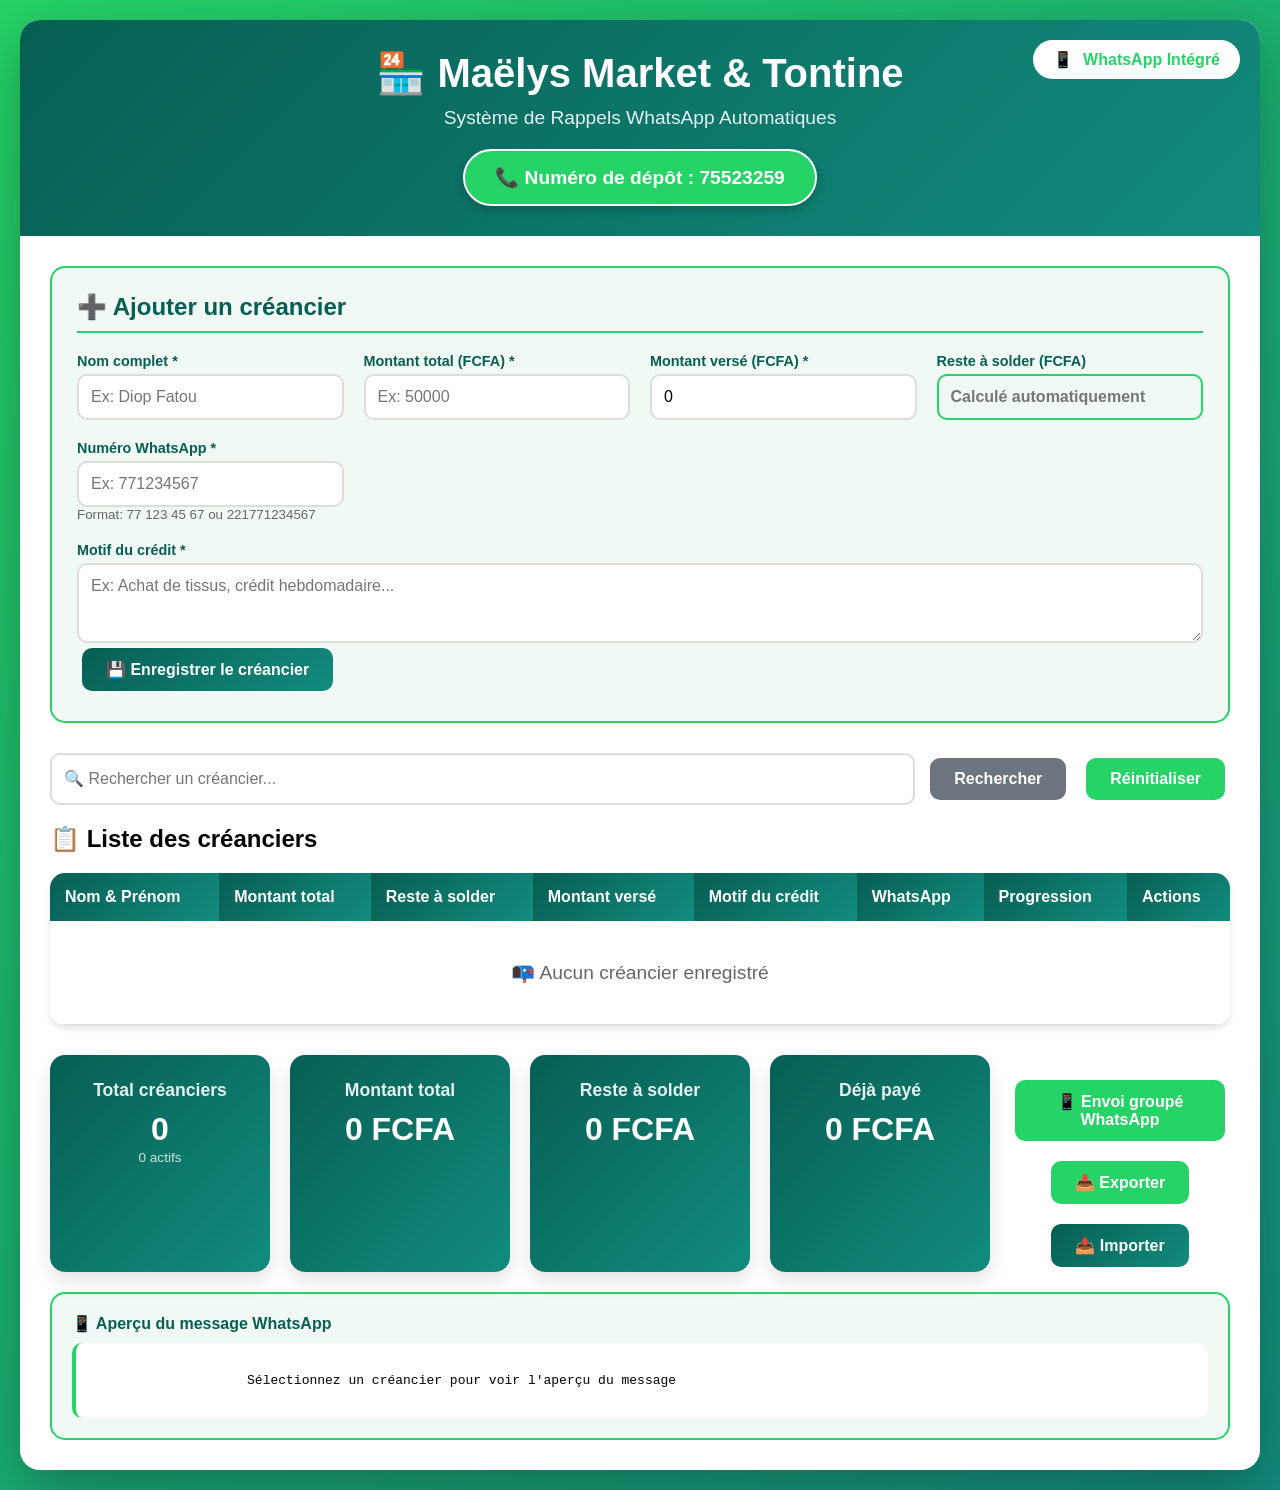
==== index.html @ 12418ad2 "Add files via upload" ====
<!DOCTYPE html>
<html lang="fr">
<head>
    <meta charset="UTF-8">
    <meta name="viewport" content="width=device-width, initial-scale=1.0">
    <title>Maëlys Market & Tontine - Rappels WhatsApp</title>
    <style>
        /* ========== STYLES ========== */
        * {
            margin: 0;
            padding: 0;
            box-sizing: border-box;
            font-family: 'Segoe UI', Tahoma, Geneva, Verdana, sans-serif;
        }
        
        body {
            background: linear-gradient(135deg, #25D366 0%, #128C7E 100%);
            min-height: 100vh;
            padding: 20px;
        }
        
        .container {
            max-width: 1400px;
            margin: 0 auto;
            background: white;
            border-radius: 20px;
            box-shadow: 0 20px 60px rgba(0,0,0,0.3);
            overflow: hidden;
        }
        
        .header {
            background: linear-gradient(135deg, #075E54, #128C7E);
            color: white;
            padding: 30px;
            text-align: center;
            position: relative;
        }
        
        .header h1 {
            font-size: 2.5em;
            margin-bottom: 10px;
        }
        
        .header p {
            font-size: 1.2em;
            opacity: 0.9;
        }
        
        .numero-depot {
            background: #25D366;
            color: white;
            padding: 15px 30px;
            margin-top: 20px;
            border-radius: 50px;
            display: inline-block;
            font-weight: bold;
            font-size: 1.2em;
            box-shadow: 0 4px 10px rgba(0,0,0,0.2);
            border: 2px solid white;
        }
        
        .whatsapp-badge {
            position: absolute;
            top: 20px;
            right: 20px;
            background: white;
            color: #25D366;
            padding: 10px 20px;
            border-radius: 50px;
            font-weight: bold;
            display: flex;
            align-items: center;
            gap: 10px;
        }
        
        .whatsapp-badge i {
            font-size: 1.5em;
        }
        
        .main-content {
            padding: 30px;
        }
        
        .form-section {
            background: #f0f9f4;
            padding: 25px;
            border-radius: 15px;
            margin-bottom: 30px;
            border: 2px solid #25D366;
        }
        
        .form-section h2 {
            color: #075E54;
            margin-bottom: 20px;
            border-bottom: 2px solid #25D366;
            padding-bottom: 10px;
        }
        
        .form-grid {
            display: grid;
            grid-template-columns: repeat(auto-fit, minmax(250px, 1fr));
            gap: 20px;
            margin-bottom: 20px;
        }
        
        .form-group {
            display: flex;
            flex-direction: column;
        }
        
        .form-group label {
            margin-bottom: 5px;
            color: #075E54;
            font-weight: 600;
            font-size: 0.9em;
        }
        
        .form-group input, .form-group textarea, .form-group select {
            padding: 12px;
            border: 2px solid #ddd;
            border-radius: 10px;
            font-size: 1em;
            transition: all 0.3s;
        }
        
        .form-group input:focus, .form-group textarea:focus, .form-group select:focus {
            outline: none;
            border-color: #25D366;
            box-shadow: 0 0 0 3px rgba(37, 211, 102, 0.1);
        }
        
        .form-group textarea {
            resize: vertical;
            min-height: 80px;
        }
        
        .btn {
            padding: 12px 24px;
            border: none;
            border-radius: 10px;
            font-size: 1em;
            font-weight: 600;
            cursor: pointer;
            transition: all 0.3s;
            margin: 5px;
        }
        
        .btn-primary {
            background: linear-gradient(135deg, #075E54, #128C7E);
            color: white;
        }
        
        .btn-primary:hover {
            transform: translateY(-2px);
            box-shadow: 0 5px 20px rgba(7, 94, 84, 0.4);
        }
        
        .btn-success {
            background: #25D366;
            color: white;
        }
        
        .btn-success:hover {
            background: #128C7E;
            transform: translateY(-2px);
        }
        
        .btn-secondary {
            background: #6c757d;
            color: white;
        }
        
        .btn-secondary:hover {
            background: #5a6268;
        }
        
        .btn-warning {
            background: #ffc107;
            color: #333;
        }
        
        .btn-warning:hover {
            background: #e0a800;
        }
        
        .btn-danger {
            background: #dc3545;
            color: white;
        }
        
        .btn-danger:hover {
            background: #c82333;
        }
        
        .btn-info {
            background: #17a2b8;
            color: white;
        }
        
        .btn-info:hover {
            background: #138496;
        }
        
        .btn-wa {
            background: #25D366;
            color: white;
            display: flex;
            align-items: center;
            gap: 8px;
            justify-content: center;
        }
        
        .btn-wa:hover {
            background: #128C7E;
        }
        
        .search-bar {
            margin-bottom: 20px;
            display: flex;
            gap: 10px;
            flex-wrap: wrap;
        }
        
        .search-bar input {
            flex: 1;
            min-width: 250px;
            padding: 12px;
            border: 2px solid #ddd;
            border-radius: 10px;
            font-size: 1em;
        }
        
        .table-container {
            overflow-x: auto;
            margin: 20px 0;
            border-radius: 15px;
            box-shadow: 0 4px 6px rgba(0,0,0,0.1);
        }
        
        table {
            width: 100%;
            border-collapse: collapse;
            background: white;
        }
        
        th {
            background: linear-gradient(135deg, #075E54, #128C7E);
            color: white;
            padding: 15px;
            text-align: left;
            font-weight: 600;
        }
        
        td {
            padding: 15px;
            border-bottom: 1px solid #e0e0e0;
        }
        
        tr:hover {
            background-color: #f0f9f4;
        }
        
        .status-solde {
            color: #28a745;
            font-weight: bold;
        }
        
        .status-impaye {
            color: #dc3545;
            font-weight: bold;
        }
        
        .actions {
            display: flex;
            gap: 5px;
            flex-wrap: wrap;
        }
        
        .btn-small {
            padding: 8px 12px;
            font-size: 0.85em;
            border-radius: 8px;
            border: none;
            cursor: pointer;
            font-weight: 600;
            transition: all 0.3s;
        }
        
        .btn-small:hover {
            transform: translateY(-2px);
        }
        
        .btn-small-wa {
            background: #25D366;
            color: white;
        }
        
        .motif-credit {
            max-width: 200px;
            font-style: italic;
            color: #666;
        }
        
        .stats {
            display: grid;
            grid-template-columns: repeat(auto-fit, minmax(200px, 1fr));
            gap: 20px;
            margin-top: 30px;
        }
        
        .stat-card {
            background: linear-gradient(135deg, #075E54, #128C7E);
            color: white;
            padding: 25px;
            border-radius: 15px;
            text-align: center;
            box-shadow: 0 10px 20px rgba(0,0,0,0.1);
        }
        
        .stat-card h3 {
            font-size: 1.1em;
            margin-bottom: 10px;
            opacity: 0.9;
        }
        
        .stat-card p {
            font-size: 2em;
            font-weight: bold;
        }
        
        .stat-card small {
            font-size: 0.85em;
            opacity: 0.8;
        }
        
        .progress-bar {
            width: 100px;
            height: 8px;
            background: #e0e0e0;
            border-radius: 4px;
            overflow: hidden;
        }
        
        .progress-fill {
            height: 100%;
            background: linear-gradient(90deg, #25D366, #128C7E);
            transition: width 0.3s ease;
        }
        
        .calculated-field {
            background: #f0f9f4 !important;
            border-color: #25D366 !important;
            color: #075E54 !important;
            font-weight: 600 !important;
            cursor: not-allowed;
        }
        
        .notification {
            position: fixed;
            top: 20px;
            right: 20px;
            padding: 15px 25px;
            border-radius: 10px;
            color: white;
            font-weight: 500;
            z-index: 9999;
            animation: slideInRight 0.3s ease;
            box-shadow: 0 4px 15px rgba(0,0,0,0.2);
        }
        
        .notification-success {
            background: linear-gradient(135deg, #25D366, #128C7E);
        }
        
        .notification-info {
            background: linear-gradient(135deg, #17a2b8, #138496);
        }
        
        .notification-error {
            background: linear-gradient(135deg, #dc3545, #c82333);
        }
        
        @keyframes slideInRight {
            from {
                transform: translateX(100%);
                opacity: 0;
            }
            to {
                transform: translateX(0);
                opacity: 1;
            }
        }
        
        .modal {
            display: none;
            position: fixed;
            z-index: 1000;
            left: 0;
            top: 0;
            width: 100%;
            height: 100%;
            background-color: rgba(0,0,0,0.5);
            animation: fadeIn 0.3s;
        }
        
        .modal-content {
            background-color: white;
            margin: 5% auto;
            padding: 30px;
            border-radius: 20px;
            width: 90%;
            max-width: 600px;
            box-shadow: 0 20px 60px rgba(0,0,0,0.3);
            animation: slideIn 0.3s;
        }
        
        .close {
            color: #aaa;
            float: right;
            font-size: 28px;
            font-weight: bold;
            cursor: pointer;
            transition: color 0.3s;
        }
        
        .close:hover {
            color: #075E54;
        }
        
        .wa-preview {
            background: #f0f9f4;
            border: 2px solid #25D366;
            border-radius: 15px;
            padding: 20px;
            margin-top: 20px;
        }
        
        .wa-preview h4 {
            color: #075E54;
            margin-bottom: 10px;
        }
        
        .wa-message {
            background: white;
            padding: 15px;
            border-radius: 10px;
            font-family: monospace;
            white-space: pre-wrap;
            border-left: 4px solid #25D366;
        }
        
        @keyframes fadeIn {
            from { opacity: 0; }
            to { opacity: 1; }
        }
        
        @keyframes slideIn {
            from {
                transform: translateY(-50px);
                opacity: 0;
            }
            to {
                transform: translateY(0);
                opacity: 1;
            }
        }
        
        @media (max-width: 768px) {
            .header h1 {
                font-size: 1.8em;
            }
            
            .whatsapp-badge {
                position: static;
                margin-top: 20px;
                justify-content: center;
            }
            
            .form-grid {
                grid-template-columns: 1fr;
            }
            
            .stats {
                grid-template-columns: 1fr;
            }
            
            .modal-content {
                margin: 20% auto;
                padding: 20px;
            }
            
            .actions {
                flex-direction: column;
            }
            
            .btn-small {
                width: 100%;
            }
        }
    </style>
</head>
<body>
    <div class="container">
        <div class="header">
            <h1>🏪 Maëlys Market & Tontine</h1>
            <p>Système de Rappels WhatsApp Automatiques</p>
            <div class="numero-depot">
                📞 Numéro de dépôt : <strong>75523259</strong>
            </div>
            <div class="whatsapp-badge">
                <span>📱</span> WhatsApp Intégré
            </div>
        </div>
        
        <div class="main-content">
            <!-- Formulaire d'ajout avec calcul automatique -->
            <div class="form-section">
                <h2>➕ Ajouter un créancier</h2>
                <form id="creancierForm">
                    <div class="form-grid">
                        <div class="form-group">
                            <label>Nom complet *</label>
                            <input type="text" id="nom" placeholder="Ex: Diop Fatou" required>
                        </div>
                        <div class="form-group">
                            <label>Montant total (FCFA) *</label>
                            <input type="number" id="montant" placeholder="Ex: 50000" oninput="calculerResteAuto()" required>
                        </div>
                        <div class="form-group">
                            <label>Montant versé (FCFA) *</label>
                            <input type="number" id="verse" placeholder="Ex: 25000" oninput="calculerResteAuto()" value="0" required>
                        </div>
                        <div class="form-group">
                            <label>Reste à solder (FCFA)</label>
                            <input type="number" id="reste" placeholder="Calculé automatiquement" readonly class="calculated-field">
                        </div>
                        <div class="form-group">
                            <label>Numéro WhatsApp *</label>
                            <input type="tel" id="whatsapp" placeholder="Ex: 771234567" required>
                            <small style="color: #666;">Format: 77 123 45 67 ou 221771234567</small>
                        </div>
                    </div>
                    <div class="form-group">
                        <label>Motif du crédit *</label>
                        <textarea id="motif" placeholder="Ex: Achat de tissus, crédit hebdomadaire..." required></textarea>
                    </div>
                    <button type="submit" class="btn btn-primary">💾 Enregistrer le créancier</button>
                </form>
            </div>
            
            <!-- Barre de recherche -->
            <div class="search-bar">
                <input type="text" id="searchInput" placeholder="🔍 Rechercher un créancier...">
                <button class="btn btn-secondary" onclick="searchCreanciers()">Rechercher</button>
                <button class="btn btn-success" onclick="resetSearch()">Réinitialiser</button>
            </div>
            
            <!-- Liste des créanciers -->
            <h2>📋 Liste des créanciers</h2>
            <div class="table-container">
                <table id="creanciersTable">
                    <thead>
                        <tr>
                            <th>Nom & Prénom</th>
                            <th>Montant total</th>
                            <th>Reste à solder</th>
                            <th>Montant versé</th>
                            <th>Motif du crédit</th>
                            <th>WhatsApp</th>
                            <th>Progression</th>
                            <th>Actions</th>
                        </tr>
                    </thead>
                    <tbody id="tableBody">
                    </tbody>
                </table>
            </div>
            
            <!-- Statistiques -->
            <div class="stats" id="stats"></div>
            
            <!-- Zone de test WhatsApp -->
            <div class="wa-preview">
                <h4>📱 Aperçu du message WhatsApp</h4>
                <div id="waPreview" class="wa-message">
                    Sélectionnez un créancier pour voir l'aperçu du message
                </div>
            </div>
        </div>
    </div>
    
    <!-- Modal de modification -->
    <div id="editModal" class="modal">
        <div class="modal-content">
            <span class="close" onclick="closeModal()">&times;</span>
            <h2>✏️ Modifier le créancier</h2>
            <form id="editForm">
                <input type="hidden" id="editId">
                <input type="hidden" id="editIndex">
                <div class="form-group">
                    <label>Nom complet</label>
                    <input type="text" id="editNom" required>
                </div>
                <div class="form-group">
                    <label>Montant total (FCFA)</label>
                    <input type="number" id="editMontant" oninput="calculerResteEditAuto()" required>
                </div>
                <div class="form-group">
                    <label>Montant versé (FCFA)</label>
                    <input type="number" id="editVerse" oninput="calculerResteEditAuto()" required>
                </div>
                <div class="form-group">
                    <label>Reste à solder (FCFA)</label>
                    <input type="number" id="editReste" readonly class="calculated-field">
                </div>
                <div class="form-group">
                    <label>Numéro WhatsApp</label>
                    <input type="tel" id="editWhatsapp" required>
                </div>
                <div class="form-group">
                    <label>Motif du crédit</label>
                    <textarea id="editMotif" required></textarea>
                </div>
                <button type="submit" class="btn btn-primary">Mettre à jour</button>
            </form>
        </div>
    </div>

    <!-- Modal d'envoi groupé WhatsApp -->
    <div id="whatsappGroupModal" class="modal">
        <div class="modal-content">
            <span class="close" onclick="closeWAGroupModal()">&times;</span>
            <h2>📱 Envoi groupé WhatsApp</h2>
            <p>Sélectionnez les créanciers pour l'envoi groupé :</p>
            <div id="groupSelection" style="max-height: 300px; overflow-y: auto; margin: 20px 0;">
                <!-- Les cases à cocher seront insérées ici -->
            </div>
            <button class="btn btn-success" onclick="sendGroupWhatsApp()" style="width: 100%;">
                📤 Envoyer à (0) personnes
            </button>
        </div>
    </div>

    <script>
        // ============================================
        // MAËLYS MARKET & TONTINE - ENVOI WHATSAPP
        // Version avec fonction d'envoi WhatsApp opérationnelle
        // ============================================

        // Initialisation
        let creanciers = [];
        let historiqueModifications = [];

        // Chargement des données
        function chargerDonnees() {
            try {
                const savedData = localStorage.getItem('maelys_creanciers_wa');
                if (savedData) {
                    creanciers = JSON.parse(savedData);
                }
            } catch (error) {
                console.error('Erreur chargement:', error);
                creanciers = [];
            }
        }

        // Sauvegarde
        function sauvegarderDonnees() {
            try {
                localStorage.setItem('maelys_creanciers_wa', JSON.stringify(creanciers));
                return true;
            } catch (error) {
                showNotification('⚠️ Erreur de sauvegarde', 'error');
                return false;
            }
        }

        // Notification
        function showNotification(message, type = 'success') {
            const notification = document.createElement('div');
            notification.className = `notification notification-${type}`;
            notification.textContent = message;
            document.body.appendChild(notification);
            setTimeout(() => notification.remove(), 3000);
        }

        // ===== FONCTION PRINCIPALE D'ENVOI WHATSAPP =====
        function sendWhatsApp(numero, message) {
            // Nettoyer le numéro de téléphone
            let cleanNumero = numero.replace(/\s+/g, '').replace(/[+]/g, '').replace(/[-]/g, '');
            
            // Si le numéro ne commence pas par 226, l'ajouter
            if (!cleanNumero.startsWith('226')) {
                // Si le numéro commence par 0, remplacer par 221
                if (cleanNumero.startsWith('0')) {
                    cleanNumero = '226' + cleanNumero.substring(1);
                } else {
                    cleanNumero = '226' + cleanNumero;
                }
            }
            
            // Supprimer tous les caractères non numériques
            cleanNumero = cleanNumero.replace(/\D/g, '');
            
            // Vérifier que le numéro a une longueur valide (11 chiffres pour 226 + 8 chiffres)
            if (cleanNumero.length < 9) {
                showNotification('❌ Numéro WhatsApp invalide', 'error');
                return false;
            }
            
            // Encoder le message pour l'URL
            const messageEncode = encodeURIComponent(message);
            
            // Construire l'URL WhatsApp
            const whatsappUrl = `https://wa.me/${cleanNumero}?text=${messageEncode}`;
            
            // Ouvrir dans un nouvel onglet
            window.open(whatsappUrl, '_blank');
            
            showNotification(`📱 WhatsApp ouvert pour ${numero}`);
            return true;
        }

        // Générer le message WhatsApp personnalisé
        function generateWAMessage(creancier) {
            const pourcentage = ((creancier.verse / creancier.montant) * 100).toFixed(1);
            const resteFormatted = creancier.reste.toLocaleString();
            const montantFormatted = creancier.montant.toLocaleString();
            const verseFormatted = creancier.verse.toLocaleString();
            
            return `*🔔 MAËLYS MARKET & TONTINE - RAPPEL DE PAIEMENT*

Bonjour *${creancier.nom}*,

Je me permets de vous rappeler que vous avez un crédit en cours chez nous :

📝 *Motif* : ${creancier.motif}
💰 *Montant total* : ${montantFormatted} FCFA
💵 *Déjà payé* : ${verseFormatted} FCFA (${pourcentage}%)
⏳ *Reste à payer* : ${resteFormatted} FCFA

📌 *Numéro de dépôt* : 75523259

⬇️ *Comment payer* ?
1. Rendez-vous dans un point Orange Money
2. Faites un dépôt au *75523259*
3. Indiquez votre nom et "Maëlys Market"

Merci d'avoir fait confiance à Maëlys Market et Tontine ! 🙏`;
        }

        // Envoyer un rappel individuel
        function sendRappel(index) {
            const creancier = creanciers[index];
            
            // Générer le message
            const message = generateWAMessage(creancier);
            
            // Afficher une prévisualisation
            if (confirm(`📱 Envoyer un rappel WhatsApp à ${creancier.nom} ?\n\nAperçu du message :\n${message.substring(0, 100)}...`)) {
                const envoye = sendWhatsApp(creancier.whatsapp, message);
                
                if (envoye) {
                    // Incrémenter le compteur de notifications
                    creancier.notificationsEnvoyees = (creancier.notificationsEnvoyees || 0) + 1;
                    creancier.dernierRappel = new Date().toISOString();
                    sauvegarderDonnees();
                    displayCreanciers();
                    
                    // Mettre à jour l'aperçu
                    updateWAPreview(creancier);
                }
            }
        }

        // Envoi groupé WhatsApp
        function openGroupWAModal() {
            const modal = document.getElementById('whatsappGroupModal');
            const selectionDiv = document.getElementById('groupSelection');
            
            let html = '';
            creanciers.forEach((c, index) => {
                if (c.reste > 0) { // Seulement ceux qui doivent encore payer
                    html += `
                        <div style="margin: 10px 0; padding: 10px; border: 1px solid #ddd; border-radius: 8px;">
                            <label style="display: flex; align-items: center; gap: 10px; cursor: pointer;">
                                <input type="checkbox" class="wa-group-checkbox" data-index="${index}" value="${index}">
                                <div>
                                    <strong>${c.nom}</strong><br>
                                    <small>Reste: ${c.reste.toLocaleString()} FCFA - ${c.whatsapp}</small>
                                </div>
                            </label>
                        </div>
                    `;
                }
            });
            
            selectionDiv.innerHTML = html || '<p>Aucun créancier avec reste à payer</p>';
            modal.style.display = 'block';
            
            // Mettre à jour le compteur
            updateGroupCount();
        }

        function updateGroupCount() {
            const checkboxes = document.querySelectorAll('.wa-group-checkbox:checked');
            const count = checkboxes.length;
            const btn = document.querySelector('#whatsappGroupModal .btn');
            if (btn) {
                btn.textContent = `📤 Envoyer à (${count}) personne${count > 1 ? 's' : ''}`;
            }
        }

        function sendGroupWhatsApp() {
            const checkboxes = document.querySelectorAll('.wa-group-checkbox:checked');
            
            if (checkboxes.length === 0) {
                showNotification('❌ Sélectionnez au moins une personne', 'error');
                return;
            }
            
            if (confirm(`Envoyer des rappels à ${checkboxes.length} personne(s) ?`)) {
                checkboxes.forEach(cb => {
                    const index = cb.value;
                    const creancier = creanciers[index];
                    const message = generateWAMessage(creancier);
                    
                    // Ouvrir WhatsApp pour chaque (avec délai pour éviter le blocage)
                    setTimeout(() => {
                        sendWhatsApp(creancier.whatsapp, message);
                    }, 500 * index); // Délai de 0.5s entre chaque
                    
                    creancier.notificationsEnvoyees = (creancier.notificationsEnvoyees || 0) + 1;
                });
                
                sauvegarderDonnees();
                closeWAGroupModal();
                showNotification(`✅ ${checkboxes.length} rappel(s) envoyé(s) !`, 'success');
            }
        }

        function closeWAGroupModal() {
            document.getElementById('whatsappGroupModal').style.display = 'none';
        }

        // Mettre à jour l'aperçu WhatsApp
        function updateWAPreview(creancier) {
            const previewDiv = document.getElementById('waPreview');
            if (creancier) {
                previewDiv.textContent = generateWAMessage(creancier);
                previewDiv.style.whiteSpace = 'pre-wrap';
            } else {
                previewDiv.textContent = 'Sélectionnez un créancier pour voir l\'aperçu du message';
            }
        }

        // Afficher les créanciers
        function displayCreanciers(filteredCreanciers = null) {
            const tableBody = document.getElementById('tableBody');
            const dataToShow = filteredCreanciers || creanciers;
            
            if (!dataToShow || dataToShow.length === 0) {
                tableBody.innerHTML = `<tr><td colspan="8" style="text-align: center; padding: 40px;">
                    <div style="font-size: 1.2em; color: #666;">📭 Aucun créancier enregistré</div>
                </td></tr>`;
                updateStats();
                return;
            }
            
            tableBody.innerHTML = dataToShow.map((c, idx) => {
                const originalIndex = creanciers.findIndex(crea => crea.id === c.id);
                const pourcentage = ((c.verse / c.montant) * 100).toFixed(1);
                const dateCreation = c.dateCreation ? new Date(c.dateCreation).toLocaleDateString('fr-FR') : '';
                
                return `
                <tr onclick="updateWAPreview(creanciers[${originalIndex}])" style="cursor: pointer;">
                    <td>
                        <strong>${c.nom}</strong><br>
                        <small>${dateCreation}</small>
                    </td>
                    <td>${c.montant.toLocaleString()} FCFA</td>
                    <td class="${c.reste > 0 ? 'status-impaye' : 'status-solde'}">
                        <strong>${c.reste.toLocaleString()} FCFA</strong>
                    </td>
                    <td>${c.verse.toLocaleString()} FCFA<br>
                        <small>${pourcentage}% payé</small>
                    </td>
                    <td class="motif-credit">${c.motif}</td>
                    <td>${c.whatsapp}</td>
                    <td>
                        <div class="progress-bar">
                            <div class="progress-fill" style="width: ${pourcentage}%"></div>
                        </div>
                    </td>
                    <td onclick="event.stopPropagation()">
                        <div class="actions">
                            <button class="btn-small btn-small-wa" onclick="sendRappel('${originalIndex}')" title="Envoyer rappel WhatsApp">
                                📱 Rappel
                            </button>
                            <button class="btn-small btn-warning" onclick="openEditModal('${originalIndex}')" title="Modifier">
                                ✏️
                            </button>
                            <button class="btn-small btn-primary" onclick="effectuerPaiement('${originalIndex}')" title="Paiement">
                                💵
                            </button>
                            <button class="btn-small btn-danger" onclick="deleteCreancier('${originalIndex}')" title="Supprimer">
                                🗑️
                            </button>
                        </div>
                    </td>
                </tr>
            `}).join('');
            
            updateStats();
        }

        // Calcul automatique
        function calculerResteAuto() {
            const montant = parseFloat(document.getElementById('montant').value) || 0;
            const verse = parseFloat(document.getElementById('verse').value) || 0;
            document.getElementById('reste').value = Math.max(0, montant - verse);
        }

        function calculerResteEditAuto() {
            const montant = parseFloat(document.getElementById('editMontant').value) || 0;
            const verse = parseFloat(document.getElementById('editVerse').value) || 0;
            document.getElementById('editReste').value = Math.max(0, montant - verse);
        }

        // Ajouter un créancier
        document.getElementById('creancierForm').addEventListener('submit', function(e) {
            e.preventDefault();
            
            const montant = parseFloat(document.getElementById('montant').value);
            const verse = parseFloat(document.getElementById('verse').value) || 0;
            
            const newCreancier = {
                id: 'CRED-' + Date.now() + '-' + Math.random().toString(36).substr(2, 5),
                nom: document.getElementById('nom').value,
                montant: montant,
                verse: verse,
                reste: Math.max(0, montant - verse),
                whatsapp: document.getElementById('whatsapp').value,
                motif: document.getElementById('motif').value,
                dateCreation: new Date().toISOString(),
                notificationsEnvoyees: 0
            };
            
            creanciers.push(newCreancier);
            sauvegarderDonnees();
            this.reset();
            document.getElementById('verse').value = '0';
            document.getElementById('reste').value = '0';
            displayCreanciers();
            
            showNotification('✅ Créancier ajouté !', 'success');
        });

        // Modification
        function openEditModal(index) {
            const c = creanciers[index];
            document.getElementById('editIndex').value = index;
            document.getElementById('editId').value = c.id;
            document.getElementById('editNom').value = c.nom;
            document.getElementById('editMontant').value = c.montant;
            document.getElementById('editVerse').value = c.verse;
            document.getElementById('editReste').value = c.reste;
            document.getElementById('editWhatsapp').value = c.whatsapp;
            document.getElementById('editMotif').value = c.motif;
            
            document.getElementById('editModal').style.display = 'block';
        }

        function closeModal() {
            document.getElementById('editModal').style.display = 'none';
        }

        document.getElementById('editForm').addEventListener('submit', function(e) {
            e.preventDefault();
            
            const index = document.getElementById('editIndex').value;
            const montant = parseFloat(document.getElementById('editMontant').value);
            const verse = parseFloat(document.getElementById('editVerse').value);
            
            creanciers[index] = {
                ...creanciers[index],
                nom: document.getElementById('editNom').value,
                montant: montant,
                verse: verse,
                reste: Math.max(0, montant - verse),
                whatsapp: document.getElementById('editWhatsapp').value,
                motif: document.getElementById('editMotif').value,
                dateModification: new Date().toISOString()
            };
            
            sauvegarderDonnees();
            closeModal();
            displayCreanciers();
            showNotification('✅ Modifié !', 'success');
        });

        // Paiement
        function effectuerPaiement(index) {
            const creancier = creanciers[index];
            
            const montant = prompt(
                `Paiement pour ${creancier.nom}\nReste: ${creancier.reste.toLocaleString()} FCFA\nMontant à payer:`,
                creancier.reste
            );
            
            if (montant) {
                const paiement = parseFloat(montant);
                if (!isNaN(paiement) && paiement > 0) {
                    creancier.verse += paiement;
                    creancier.reste = Math.max(0, creancier.montant - creancier.verse);
                    sauvegarderDonnees();
                    displayCreanciers();
                    showNotification(`✅ Paiement de ${paiement.toLocaleString()} FCFA enregistré`);
                }
            }
        }

        // Suppression
        function deleteCreancier(index) {
            if (confirm('Supprimer ce créancier ?')) {
                creanciers.splice(index, 1);
                sauvegarderDonnees();
                displayCreanciers();
                showNotification('🗑️ Supprimé');
            }
        }

        // Recherche
        function searchCreanciers() {
            const term = document.getElementById('searchInput').value.toLowerCase();
            const filtered = creanciers.filter(c => 
                c.nom.toLowerCase().includes(term) ||
                c.motif.toLowerCase().includes(term) ||
                c.whatsapp.includes(term)
            );
            displayCreanciers(filtered);
        }

        function resetSearch() {
            document.getElementById('searchInput').value = '';
            displayCreanciers();
        }

        // Statistiques
        function updateStats() {
            const total = creanciers.length;
            const montantTotal = creanciers.reduce((s, c) => s + c.montant, 0);
            const resteTotal = creanciers.reduce((s, c) => s + c.reste, 0);
            const verseTotal = creanciers.reduce((s, c) => s + c.verse, 0);
            const actifs = creanciers.filter(c => c.reste > 0).length;
            
            document.getElementById('stats').innerHTML = `
                <div class="stat-card">
                    <h3>Total créanciers</h3>
                    <p>${total}</p>
                    <small>${actifs} actifs</small>
                </div>
                <div class="stat-card">
                    <h3>Montant total</h3>
                    <p>${montantTotal.toLocaleString()} FCFA</p>
                </div>
                <div class="stat-card">
                    <h3>Reste à solder</h3>
                    <p>${resteTotal.toLocaleString()} FCFA</p>
                </div>
                <div class="stat-card">
                    <h3>Déjà payé</h3>
                    <p>${verseTotal.toLocaleString()} FCFA</p>
                </div>
            `;
            
            // Ajouter les boutons d'action
            const actionDiv = document.createElement('div');
            actionDiv.style.cssText = 'display: flex; gap: 10px; justify-content: center; margin-top: 20px; flex-wrap: wrap;';
            actionDiv.innerHTML = `
                <button class="btn btn-wa" onclick="openGroupWAModal()">📱 Envoi groupé WhatsApp</button>
                <button class="btn btn-success" onclick="exportData()">📥 Exporter</button>
                <button class="btn btn-primary" onclick="importData()">📤 Importer</button>
            `;
            document.getElementById('stats').appendChild(actionDiv);
        }

        // Export/Import
        function exportData() {
            const data = {
                creanciers: creanciers,
                date: new Date().toISOString(),
                depot: '75523259'
            };
            
            const blob = new Blob([JSON.stringify(data, null, 2)], {type: 'application/json'});
            const url = URL.createObjectURL(blob);
            const a = document.createElement('a');
            a.href = url;
            a.download = `maelys_creanciers_${new Date().toISOString().slice(0,10)}.json`;
            a.click();
            showNotification('📥 Données exportées');
        }

        function importData() {
            const input = document.createElement('input');
            input.type = 'file';
            input.accept = '.json';
            
            input.onchange = (e) => {
                const file = e.target.files[0];
                const reader = new FileReader();
                
                reader.onload = (e) => {
                    try {
                        const data = JSON.parse(e.target.result);
                        if (data.creanciers) {
                            creanciers = data.creanciers;
                            sauvegarderDonnees();
                            displayCreanciers();
                            showNotification('✅ Données importées');
                        }
                    } catch (error) {
                        showNotification('❌ Fichier invalide', 'error');
                    }
                };
                
                reader.readAsText(file);
            };
            
            input.click();
        }

        // Écouteurs pour les checkboxes groupées
        document.addEventListener('change', function(e) {
            if (e.target.classList.contains('wa-group-checkbox')) {
                updateGroupCount();
            }
        });

        // Initialisation
        chargerDonnees();
        displayCreanciers();

        // Ajout de la fonction de test WhatsApp
        function testWhatsApp() {
            if (creanciers.length > 0) {
                sendRappel(0);
            } else {
                alert('Ajoutez d\'abord un créancier');
            }
        }
    </script>
</body>
</html>
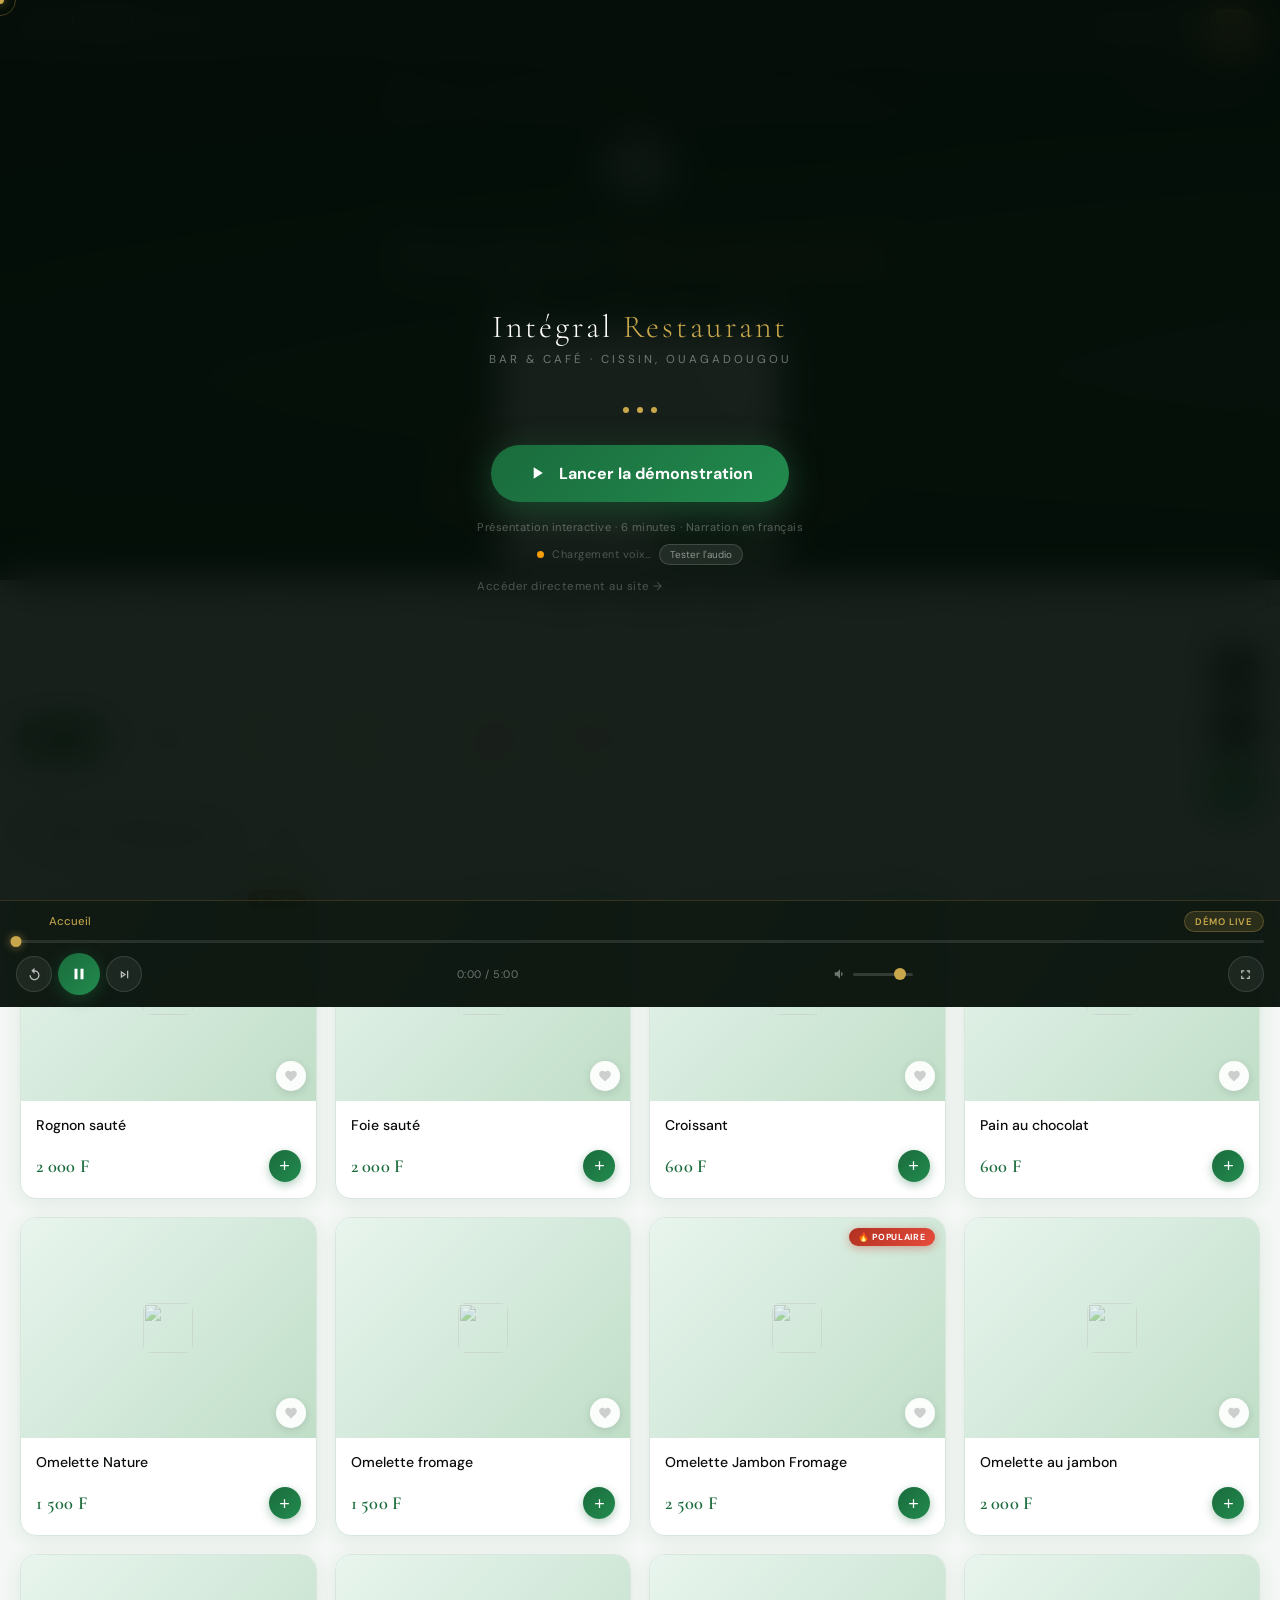
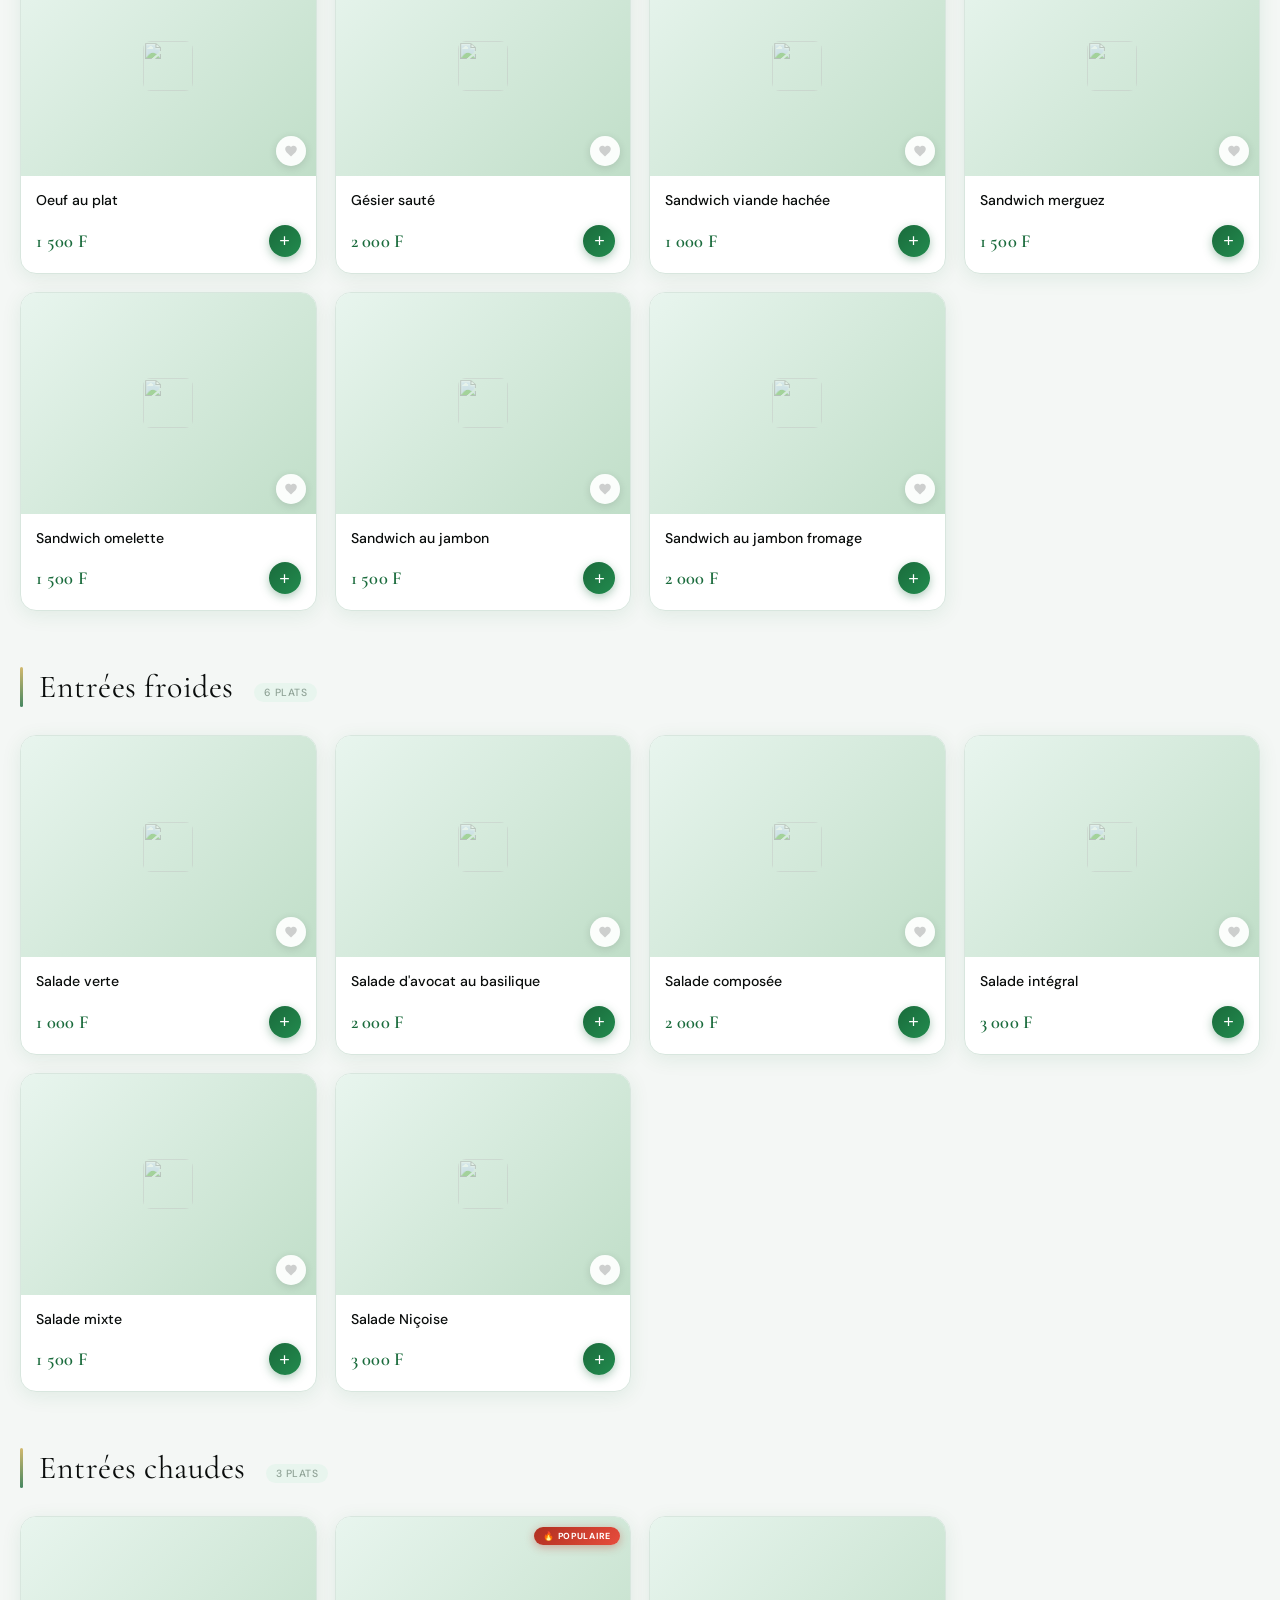
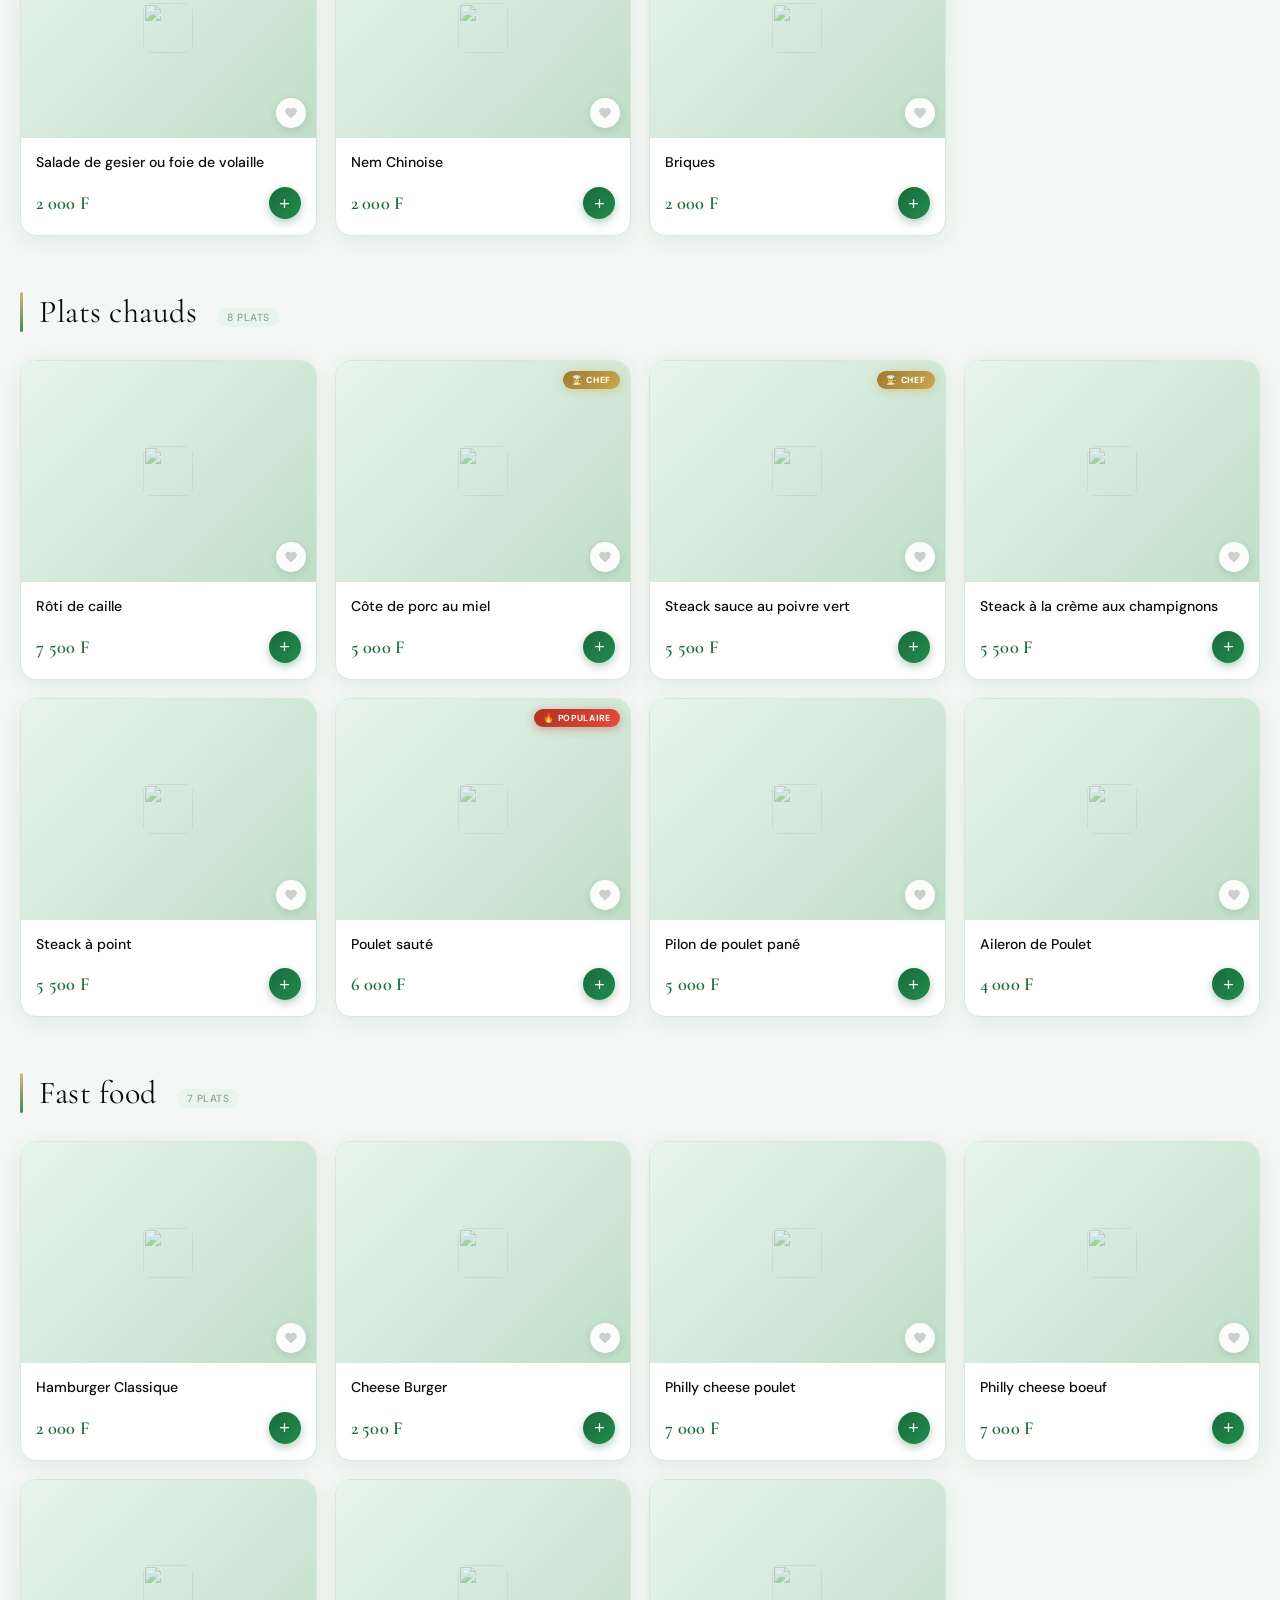
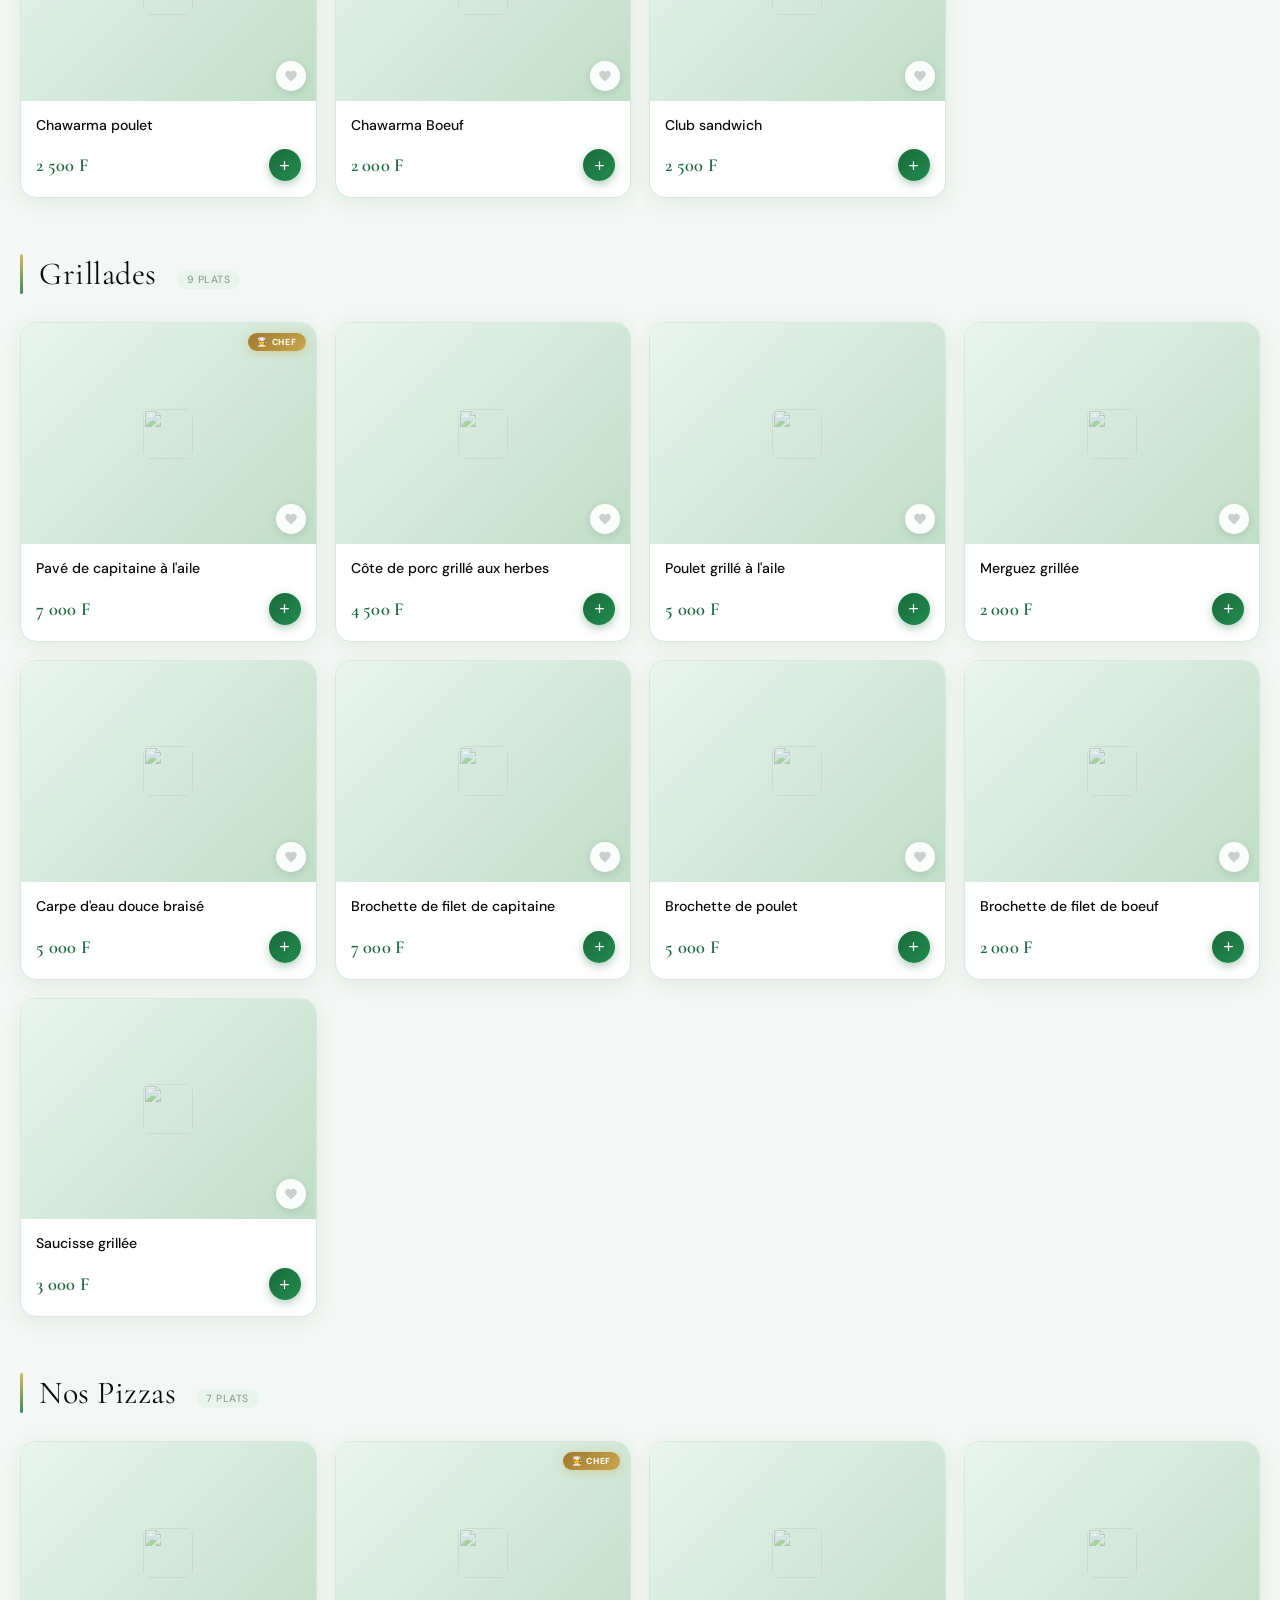
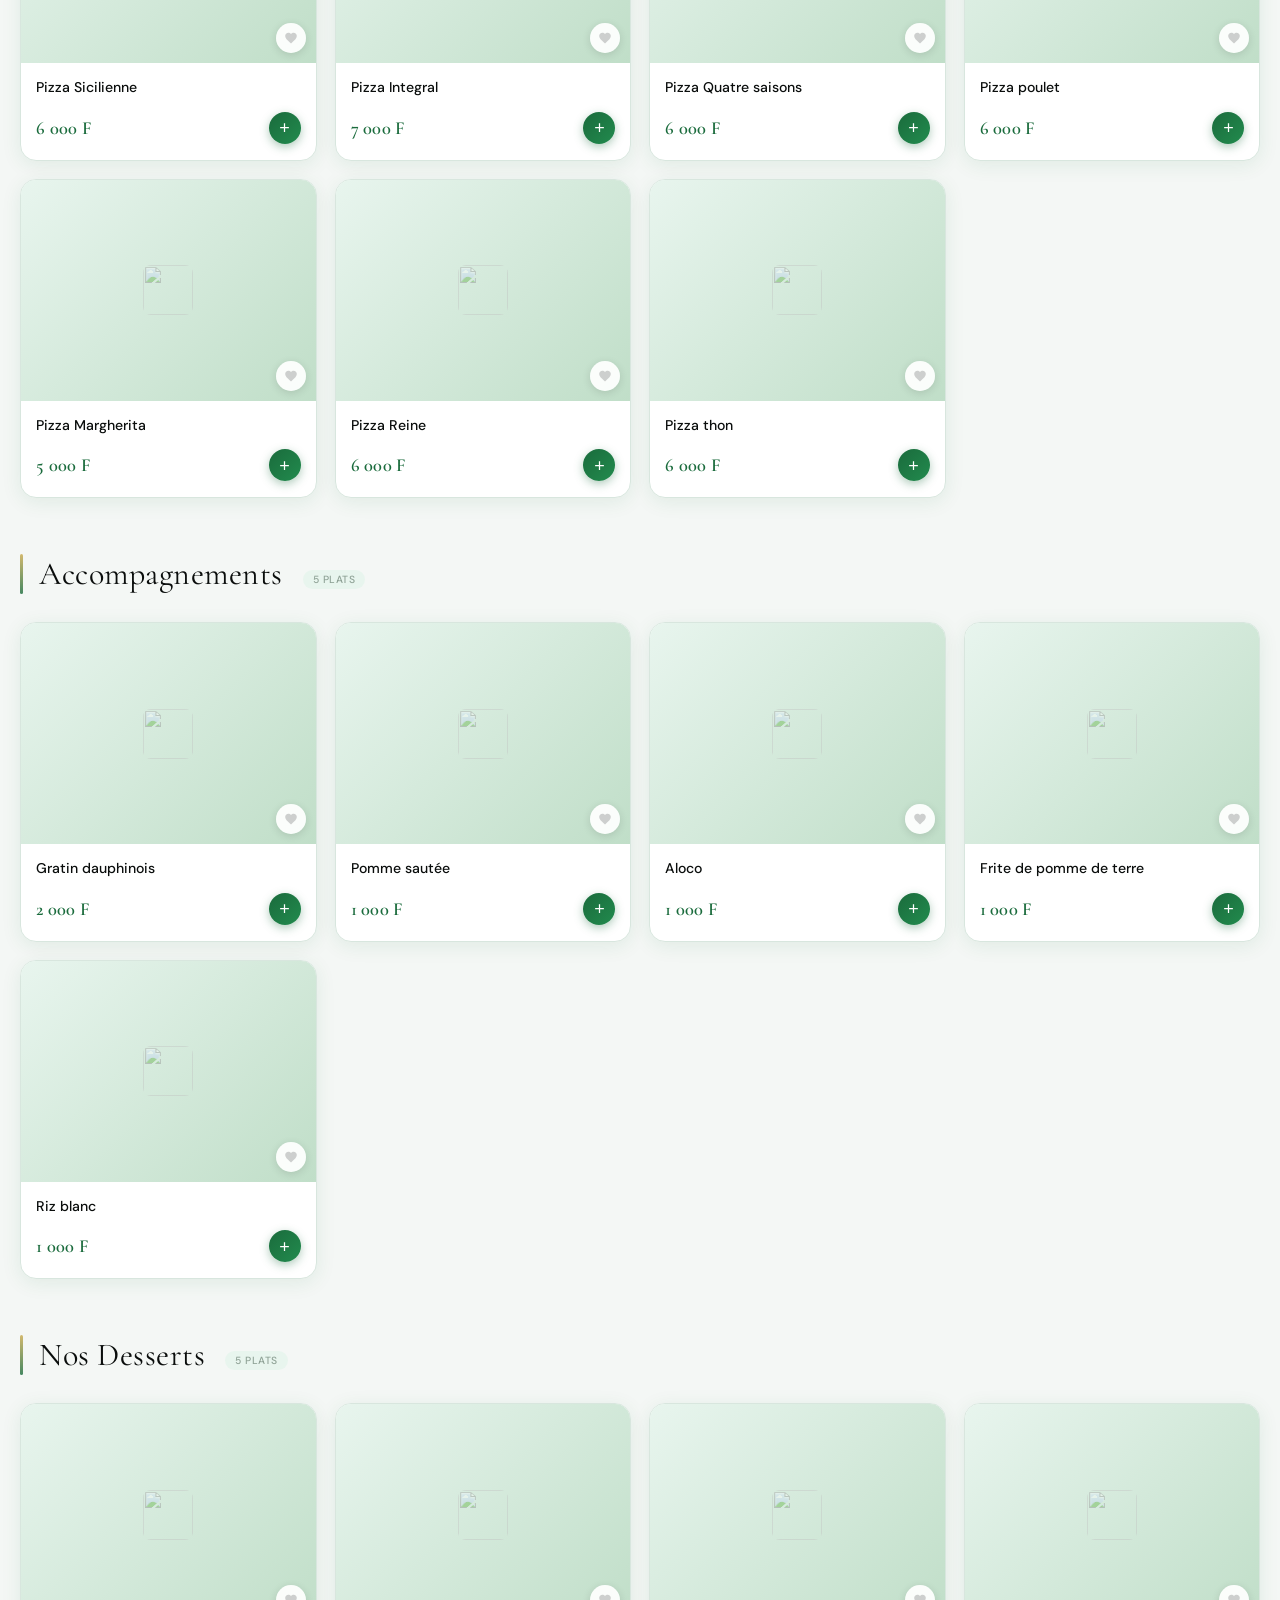
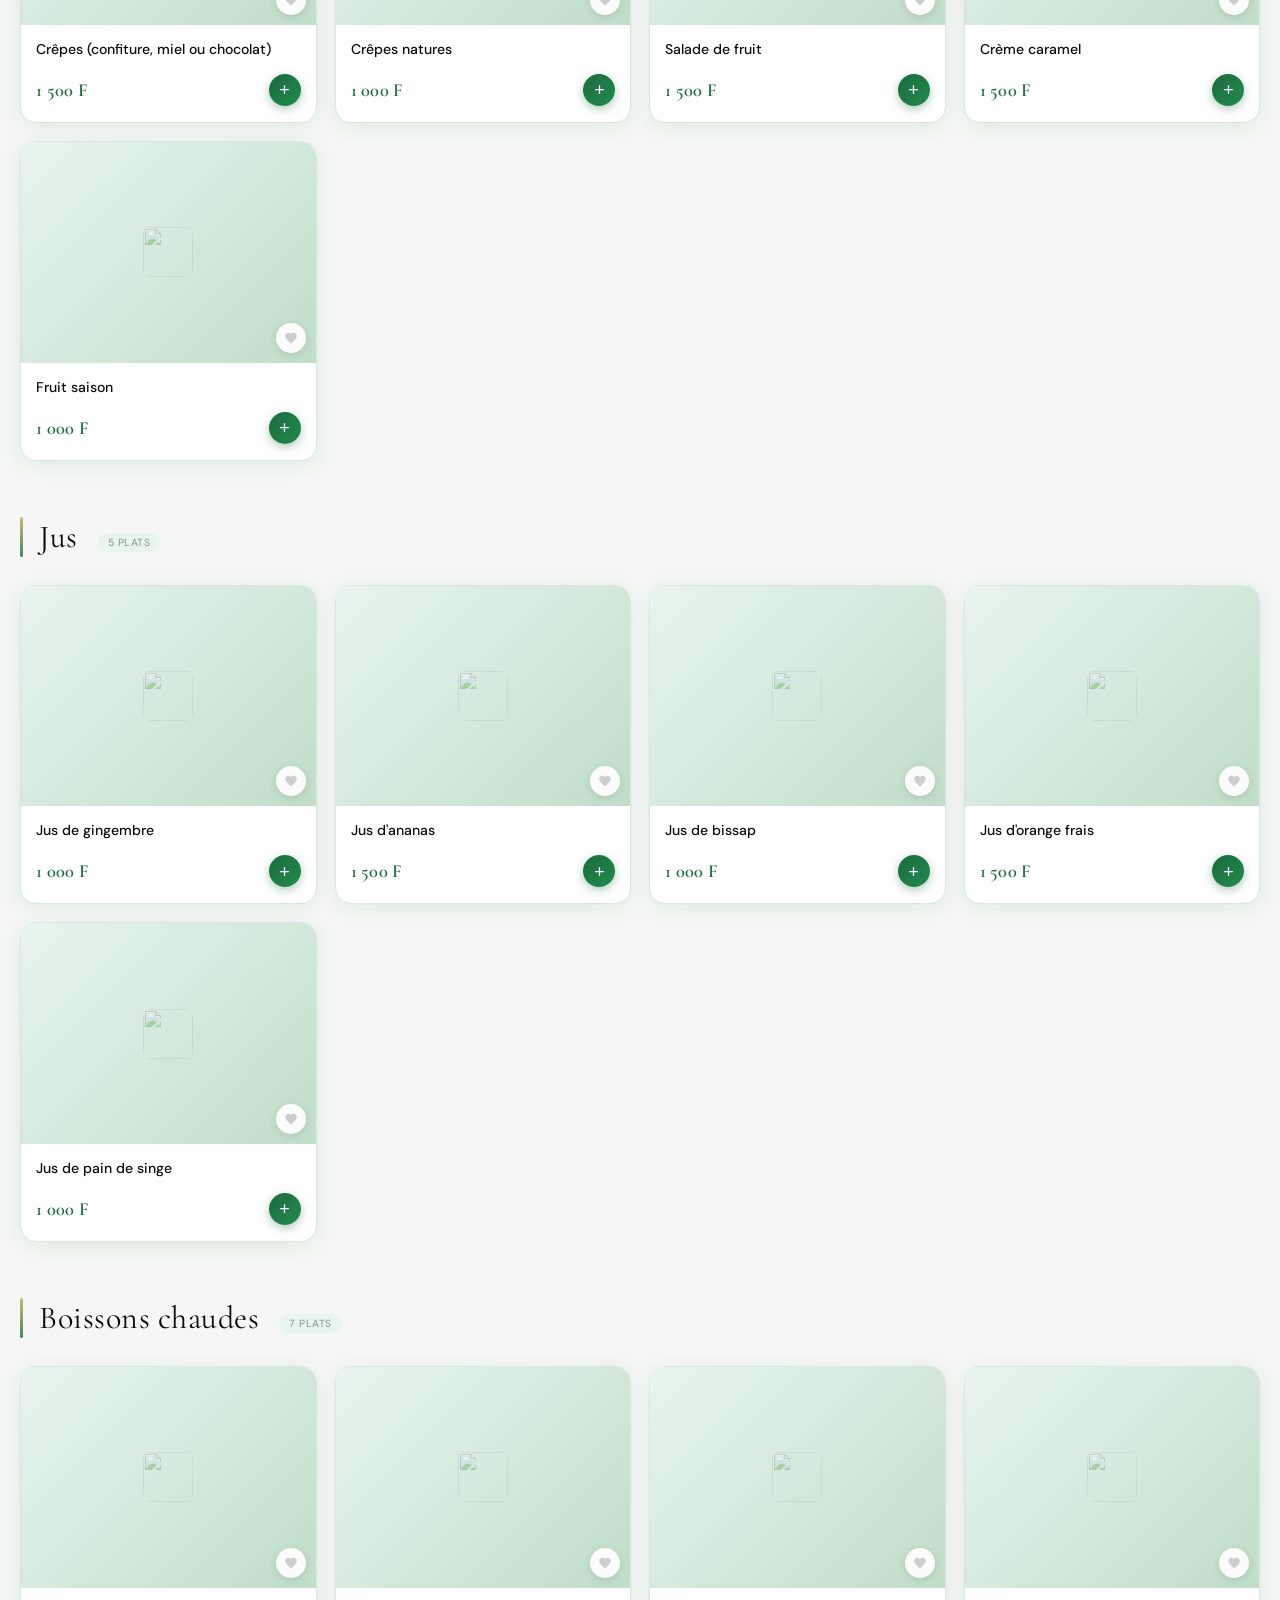
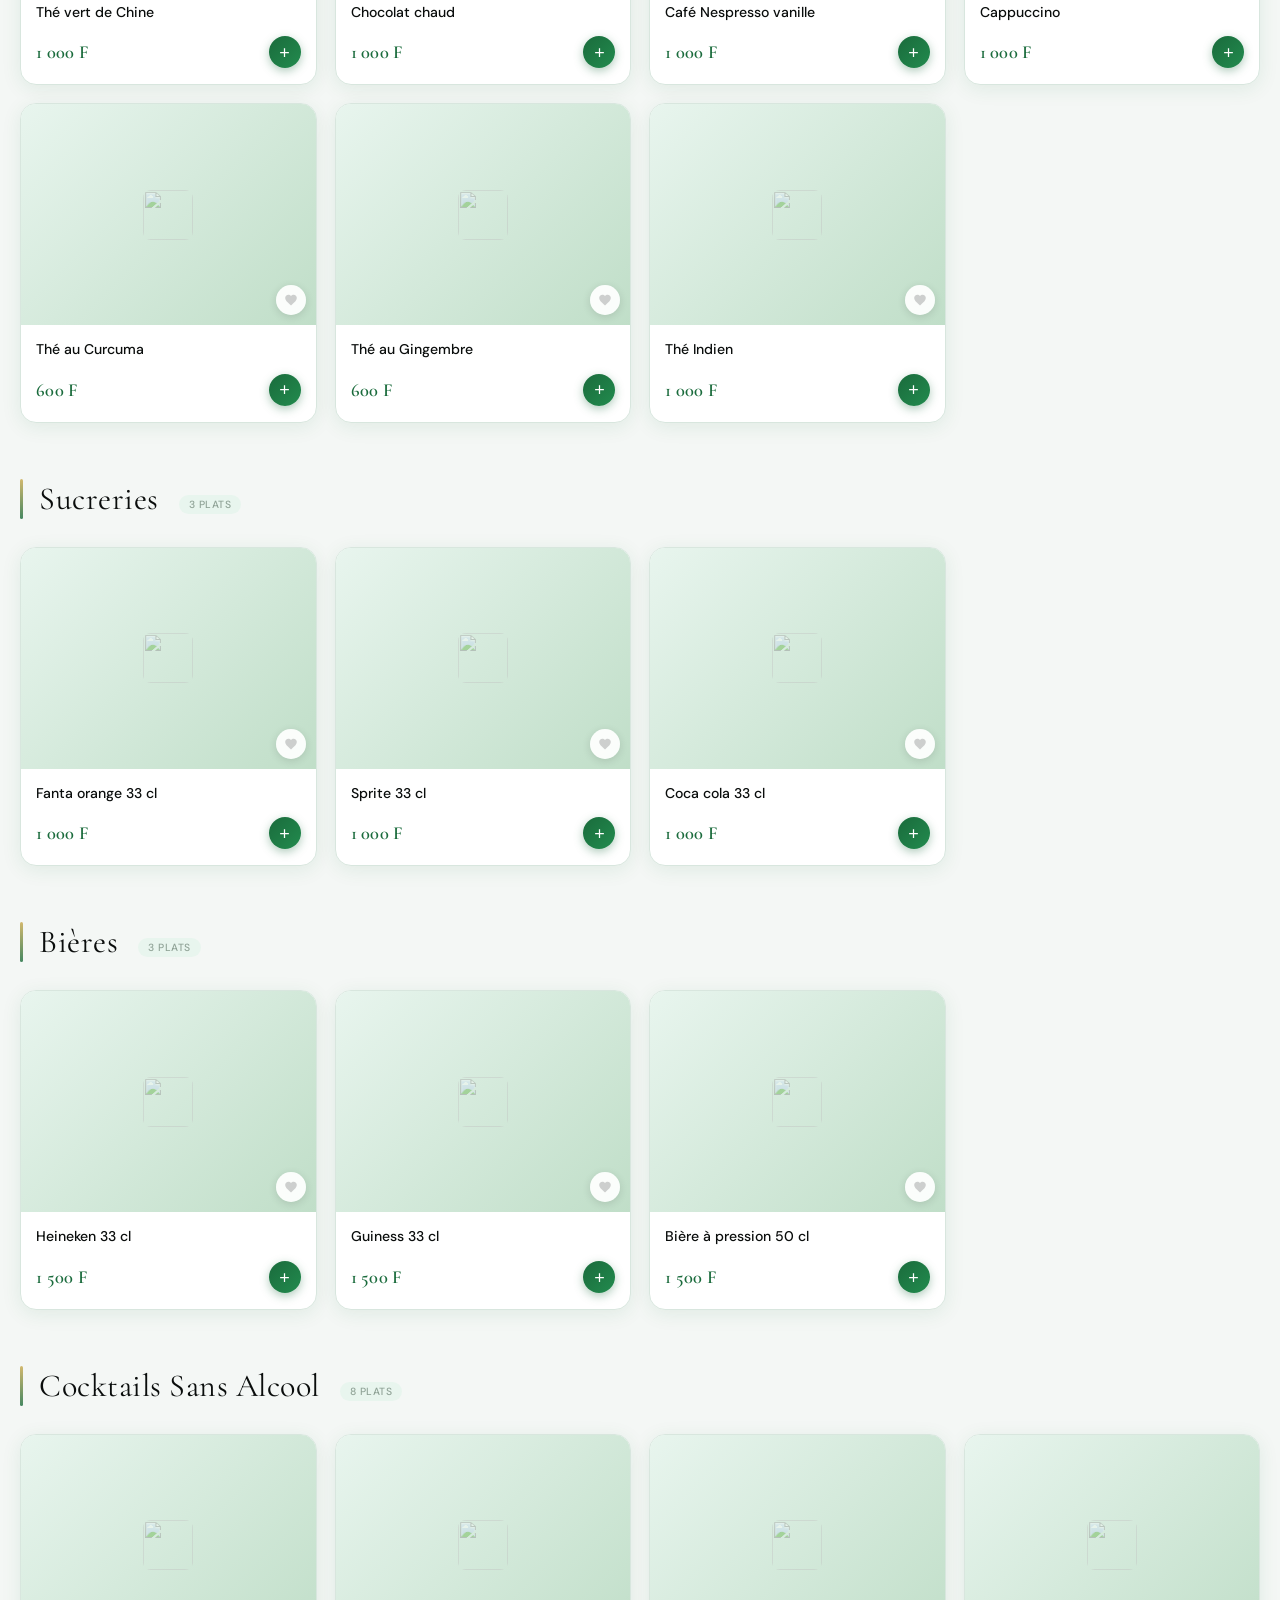
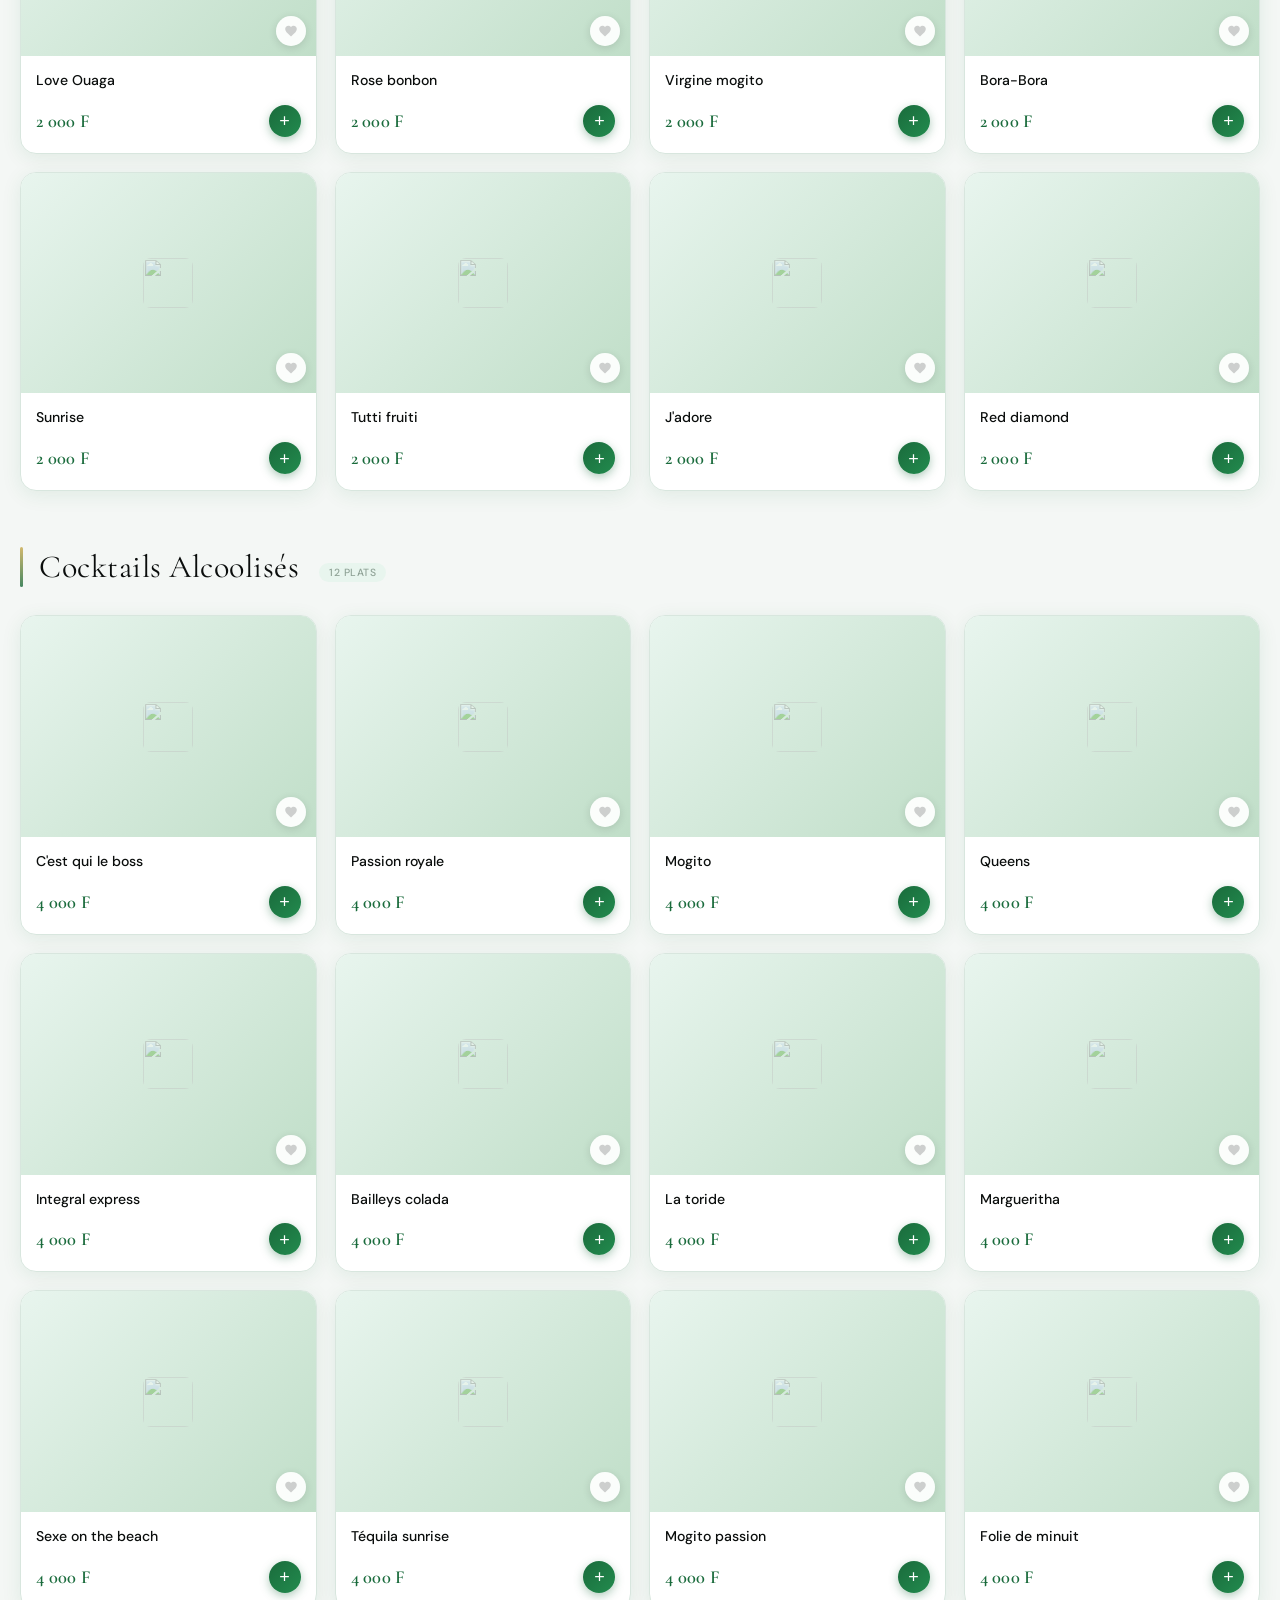
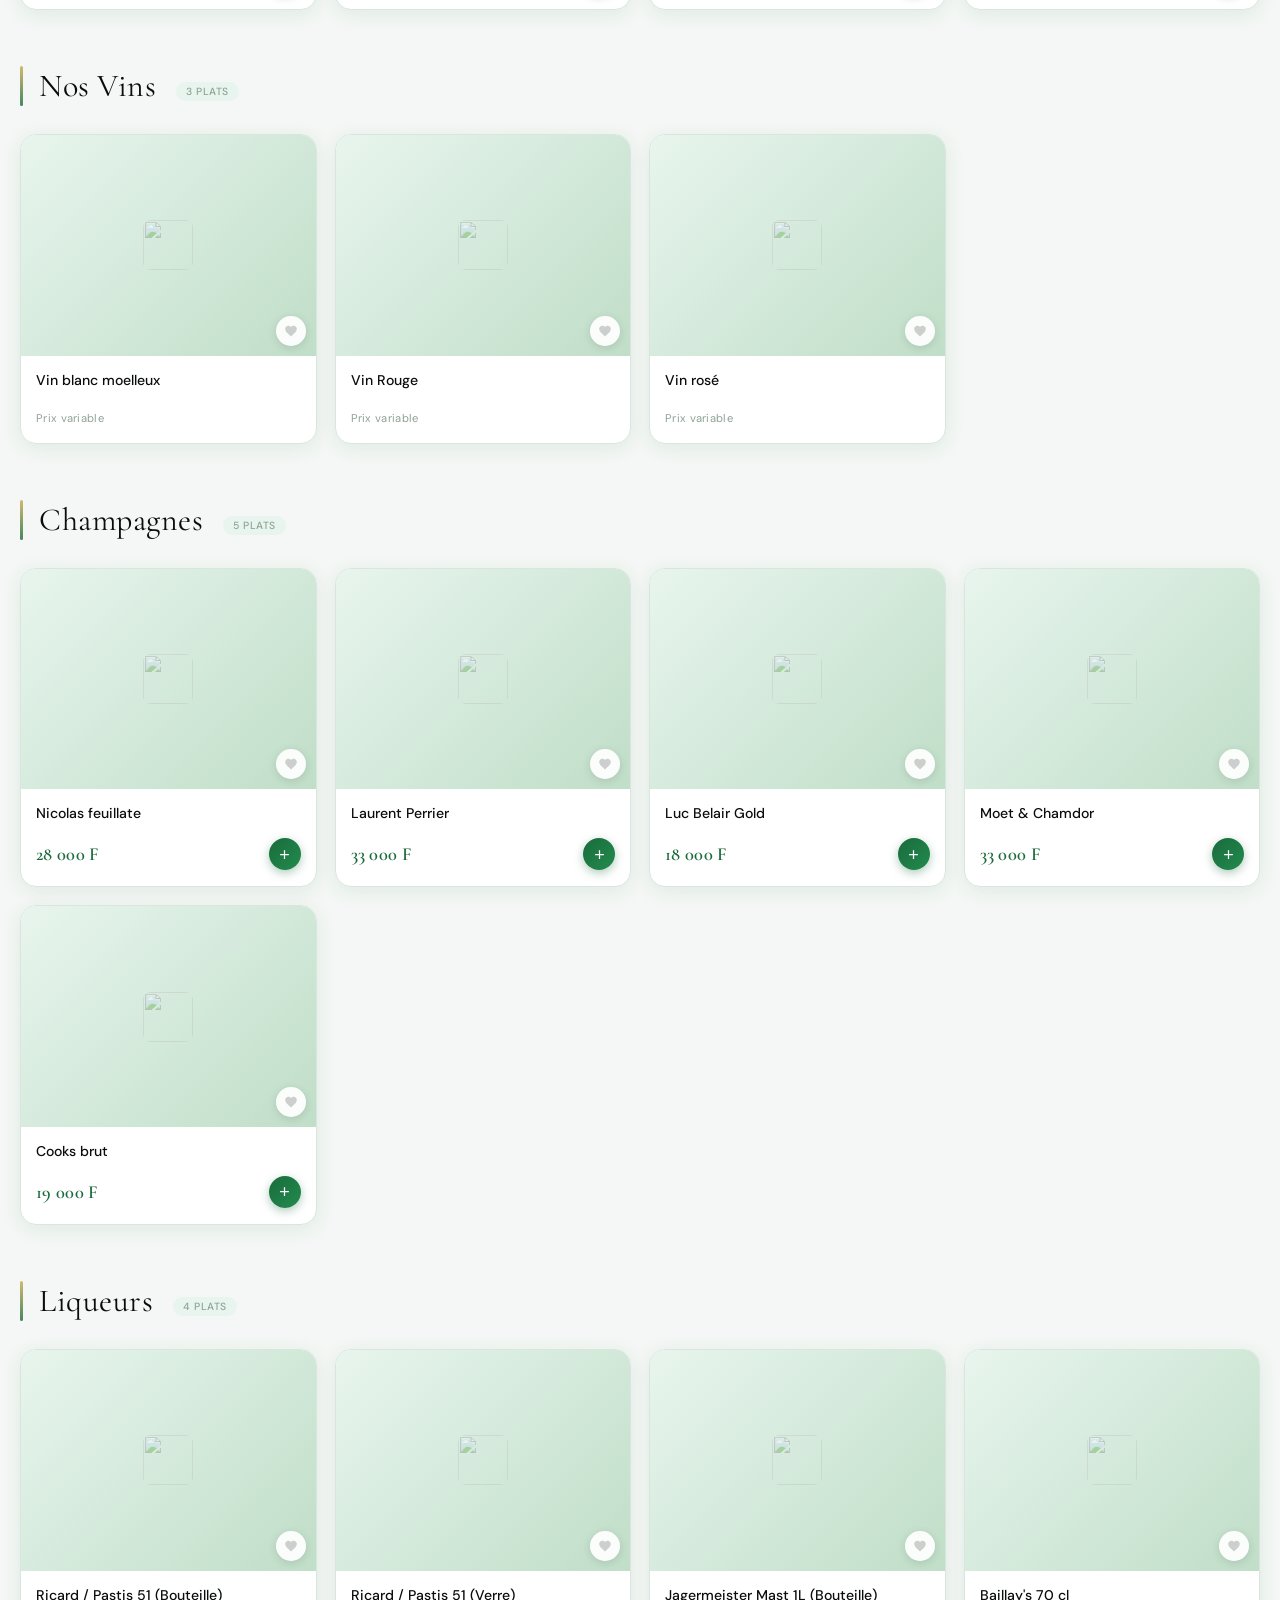
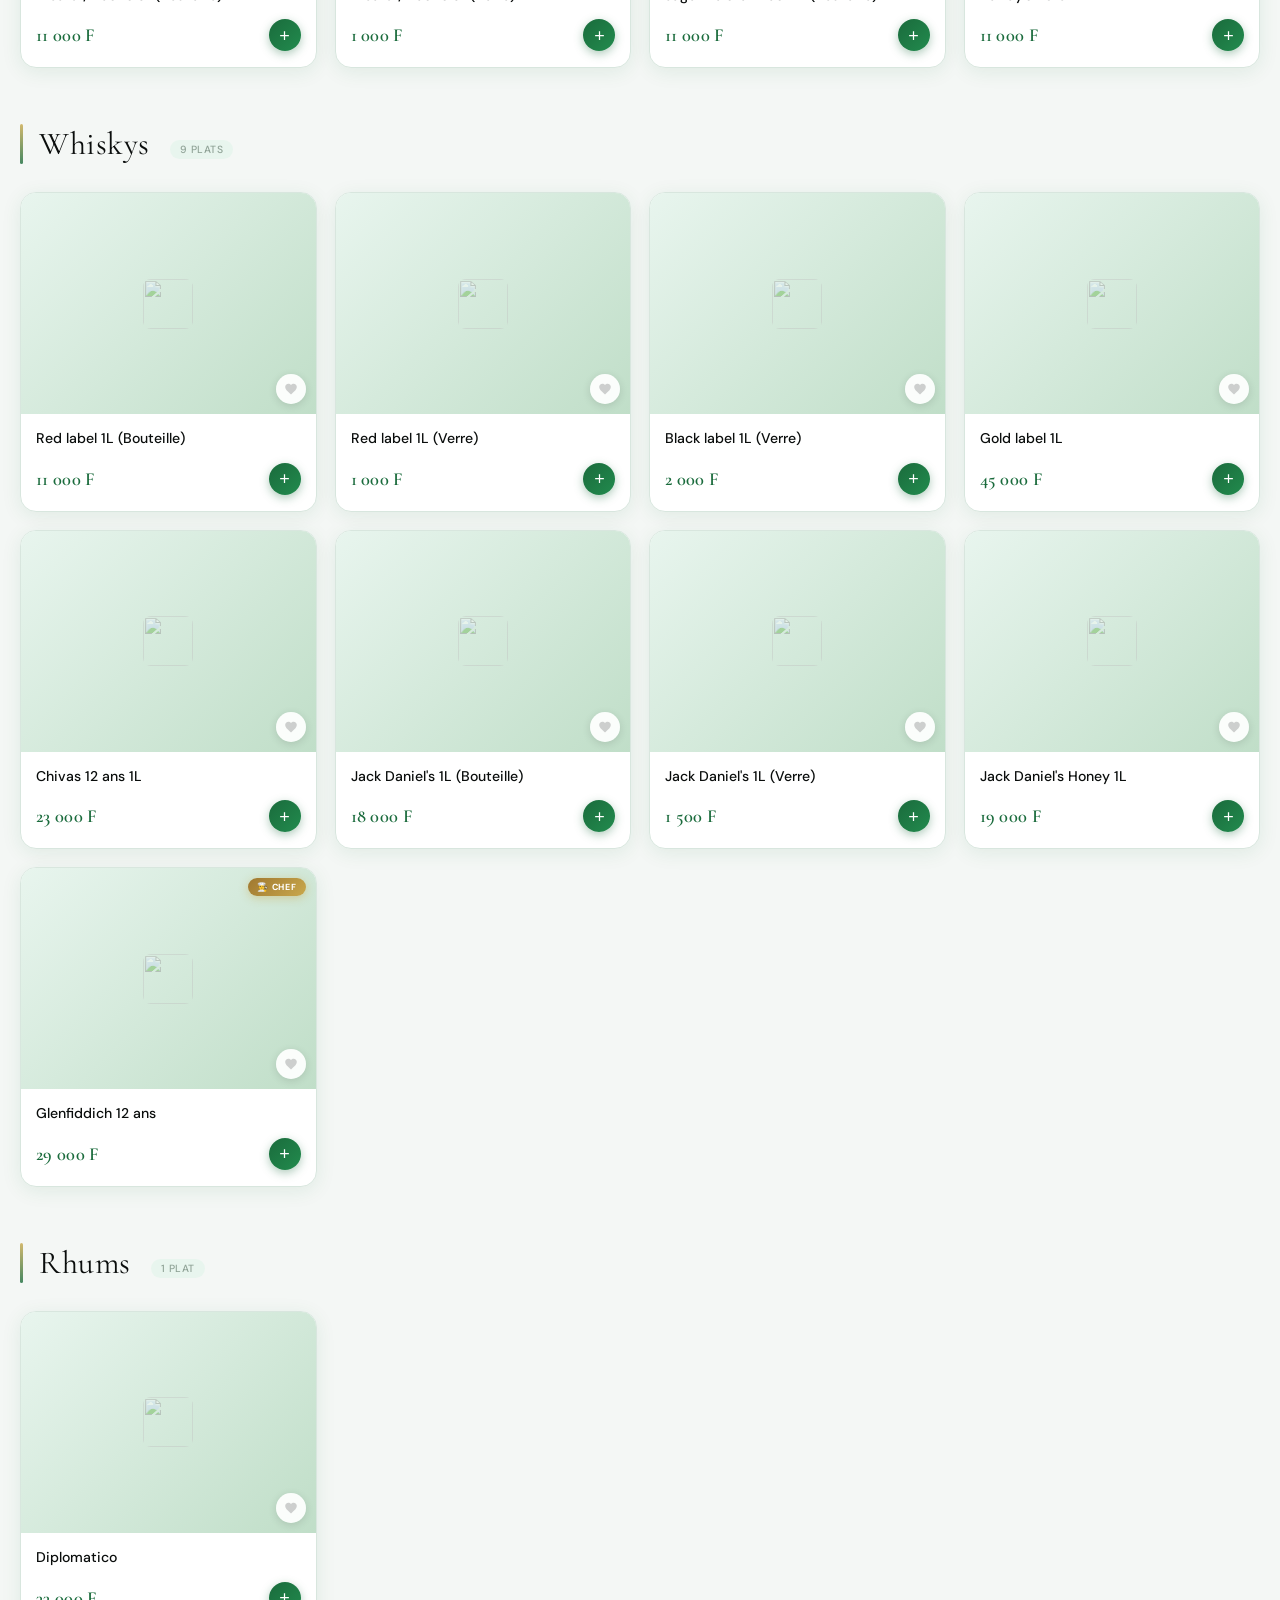
==== commit cebc55a1: "Add files via upload" ====
--- a/index.html
+++ b/index.html
@@ -1,1155 +1,5345 @@
 <!DOCTYPE html>
-<html lang="fr">
+<html lang="fr" data-theme="light">
 <head>
-    <meta charset="UTF-8">
-    <meta name="viewport" content="width=device-width, initial-scale=1.0">
-    <title>Maëlys Market & Tontine - Rappels WhatsApp</title>
-    <style>
-        /* ========== STYLES ========== */
-        * {
-            margin: 0;
-            padding: 0;
-            box-sizing: border-box;
-            font-family: 'Segoe UI', Tahoma, Geneva, Verdana, sans-serif;
-        }
-        
-        body {
-            background: linear-gradient(135deg, #25D366 0%, #128C7E 100%);
-            min-height: 100vh;
-            padding: 20px;
-        }
-        
-        .container {
-            max-width: 1400px;
-            margin: 0 auto;
-            background: white;
-            border-radius: 20px;
-            box-shadow: 0 20px 60px rgba(0,0,0,0.3);
-            overflow: hidden;
-        }
-        
-        .header {
-            background: linear-gradient(135deg, #075E54, #128C7E);
-            color: white;
-            padding: 30px;
-            text-align: center;
-            position: relative;
-        }
-        
-        .header h1 {
-            font-size: 2.5em;
-            margin-bottom: 10px;
-        }
-        
-        .header p {
-            font-size: 1.2em;
-            opacity: 0.9;
-        }
-        
-        .numero-depot {
-            background: #25D366;
-            color: white;
-            padding: 15px 30px;
-            margin-top: 20px;
-            border-radius: 50px;
-            display: inline-block;
-            font-weight: bold;
-            font-size: 1.2em;
-            box-shadow: 0 4px 10px rgba(0,0,0,0.2);
-            border: 2px solid white;
-        }
-        
-        .whatsapp-badge {
-            position: absolute;
-            top: 20px;
-            right: 20px;
-            background: white;
-            color: #25D366;
-            padding: 10px 20px;
-            border-radius: 50px;
-            font-weight: bold;
-            display: flex;
-            align-items: center;
-            gap: 10px;
-        }
-        
-        .whatsapp-badge i {
-            font-size: 1.5em;
-        }
-        
-        .main-content {
-            padding: 30px;
-        }
-        
-        .form-section {
-            background: #f0f9f4;
-            padding: 25px;
-            border-radius: 15px;
-            margin-bottom: 30px;
-            border: 2px solid #25D366;
-        }
-        
-        .form-section h2 {
-            color: #075E54;
-            margin-bottom: 20px;
-            border-bottom: 2px solid #25D366;
-            padding-bottom: 10px;
-        }
-        
-        .form-grid {
-            display: grid;
-            grid-template-columns: repeat(auto-fit, minmax(250px, 1fr));
-            gap: 20px;
-            margin-bottom: 20px;
-        }
-        
-        .form-group {
-            display: flex;
-            flex-direction: column;
-        }
-        
-        .form-group label {
-            margin-bottom: 5px;
-            color: #075E54;
-            font-weight: 600;
-            font-size: 0.9em;
-        }
-        
-        .form-group input, .form-group textarea, .form-group select {
-            padding: 12px;
-            border: 2px solid #ddd;
-            border-radius: 10px;
-            font-size: 1em;
-            transition: all 0.3s;
-        }
-        
-        .form-group input:focus, .form-group textarea:focus, .form-group select:focus {
-            outline: none;
-            border-color: #25D366;
-            box-shadow: 0 0 0 3px rgba(37, 211, 102, 0.1);
-        }
-        
-        .form-group textarea {
-            resize: vertical;
-            min-height: 80px;
-        }
-        
-        .btn {
-            padding: 12px 24px;
-            border: none;
-            border-radius: 10px;
-            font-size: 1em;
-            font-weight: 600;
-            cursor: pointer;
-            transition: all 0.3s;
-            margin: 5px;
-        }
-        
-        .btn-primary {
-            background: linear-gradient(135deg, #075E54, #128C7E);
-            color: white;
-        }
-        
-        .btn-primary:hover {
-            transform: translateY(-2px);
-            box-shadow: 0 5px 20px rgba(7, 94, 84, 0.4);
-        }
-        
-        .btn-success {
-            background: #25D366;
-            color: white;
-        }
-        
-        .btn-success:hover {
-            background: #128C7E;
-            transform: translateY(-2px);
-        }
-        
-        .btn-secondary {
-            background: #6c757d;
-            color: white;
-        }
-        
-        .btn-secondary:hover {
-            background: #5a6268;
-        }
-        
-        .btn-warning {
-            background: #ffc107;
-            color: #333;
-        }
-        
-        .btn-warning:hover {
-            background: #e0a800;
-        }
-        
-        .btn-danger {
-            background: #dc3545;
-            color: white;
-        }
-        
-        .btn-danger:hover {
-            background: #c82333;
-        }
-        
-        .btn-info {
-            background: #17a2b8;
-            color: white;
-        }
-        
-        .btn-info:hover {
-            background: #138496;
-        }
-        
-        .btn-wa {
-            background: #25D366;
-            color: white;
-            display: flex;
-            align-items: center;
-            gap: 8px;
-            justify-content: center;
-        }
-        
-        .btn-wa:hover {
-            background: #128C7E;
-        }
-        
-        .search-bar {
-            margin-bottom: 20px;
-            display: flex;
-            gap: 10px;
-            flex-wrap: wrap;
-        }
-        
-        .search-bar input {
-            flex: 1;
-            min-width: 250px;
-            padding: 12px;
-            border: 2px solid #ddd;
-            border-radius: 10px;
-            font-size: 1em;
-        }
-        
-        .table-container {
-            overflow-x: auto;
-            margin: 20px 0;
-            border-radius: 15px;
-            box-shadow: 0 4px 6px rgba(0,0,0,0.1);
-        }
-        
-        table {
-            width: 100%;
-            border-collapse: collapse;
-            background: white;
-        }
-        
-        th {
-            background: linear-gradient(135deg, #075E54, #128C7E);
-            color: white;
-            padding: 15px;
-            text-align: left;
-            font-weight: 600;
-        }
-        
-        td {
-            padding: 15px;
-            border-bottom: 1px solid #e0e0e0;
-        }
-        
-        tr:hover {
-            background-color: #f0f9f4;
-        }
-        
-        .status-solde {
-            color: #28a745;
-            font-weight: bold;
-        }
-        
-        .status-impaye {
-            color: #dc3545;
-            font-weight: bold;
-        }
-        
-        .actions {
-            display: flex;
-            gap: 5px;
-            flex-wrap: wrap;
-        }
-        
-        .btn-small {
-            padding: 8px 12px;
-            font-size: 0.85em;
-            border-radius: 8px;
-            border: none;
-            cursor: pointer;
-            font-weight: 600;
-            transition: all 0.3s;
-        }
-        
-        .btn-small:hover {
-            transform: translateY(-2px);
-        }
-        
-        .btn-small-wa {
-            background: #25D366;
-            color: white;
-        }
-        
-        .motif-credit {
-            max-width: 200px;
-            font-style: italic;
-            color: #666;
-        }
-        
-        .stats {
-            display: grid;
-            grid-template-columns: repeat(auto-fit, minmax(200px, 1fr));
-            gap: 20px;
-            margin-top: 30px;
-        }
-        
-        .stat-card {
-            background: linear-gradient(135deg, #075E54, #128C7E);
-            color: white;
-            padding: 25px;
-            border-radius: 15px;
-            text-align: center;
-            box-shadow: 0 10px 20px rgba(0,0,0,0.1);
-        }
-        
-        .stat-card h3 {
-            font-size: 1.1em;
-            margin-bottom: 10px;
-            opacity: 0.9;
-        }
-        
-        .stat-card p {
-            font-size: 2em;
-            font-weight: bold;
-        }
-        
-        .stat-card small {
-            font-size: 0.85em;
-            opacity: 0.8;
-        }
-        
-        .progress-bar {
-            width: 100px;
-            height: 8px;
-            background: #e0e0e0;
-            border-radius: 4px;
-            overflow: hidden;
-        }
-        
-        .progress-fill {
-            height: 100%;
-            background: linear-gradient(90deg, #25D366, #128C7E);
-            transition: width 0.3s ease;
-        }
-        
-        .calculated-field {
-            background: #f0f9f4 !important;
-            border-color: #25D366 !important;
-            color: #075E54 !important;
-            font-weight: 600 !important;
-            cursor: not-allowed;
-        }
-        
-        .notification {
-            position: fixed;
-            top: 20px;
-            right: 20px;
-            padding: 15px 25px;
-            border-radius: 10px;
-            color: white;
-            font-weight: 500;
-            z-index: 9999;
-            animation: slideInRight 0.3s ease;
-            box-shadow: 0 4px 15px rgba(0,0,0,0.2);
-        }
-        
-        .notification-success {
-            background: linear-gradient(135deg, #25D366, #128C7E);
-        }
-        
-        .notification-info {
-            background: linear-gradient(135deg, #17a2b8, #138496);
-        }
-        
-        .notification-error {
-            background: linear-gradient(135deg, #dc3545, #c82333);
-        }
-        
-        @keyframes slideInRight {
-            from {
-                transform: translateX(100%);
-                opacity: 0;
-            }
-            to {
-                transform: translateX(0);
-                opacity: 1;
-            }
-        }
-        
-        .modal {
-            display: none;
-            position: fixed;
-            z-index: 1000;
-            left: 0;
-            top: 0;
-            width: 100%;
-            height: 100%;
-            background-color: rgba(0,0,0,0.5);
-            animation: fadeIn 0.3s;
-        }
-        
-        .modal-content {
-            background-color: white;
-            margin: 5% auto;
-            padding: 30px;
-            border-radius: 20px;
-            width: 90%;
-            max-width: 600px;
-            box-shadow: 0 20px 60px rgba(0,0,0,0.3);
-            animation: slideIn 0.3s;
-        }
-        
-        .close {
-            color: #aaa;
-            float: right;
-            font-size: 28px;
-            font-weight: bold;
-            cursor: pointer;
-            transition: color 0.3s;
-        }
-        
-        .close:hover {
-            color: #075E54;
-        }
-        
-        .wa-preview {
-            background: #f0f9f4;
-            border: 2px solid #25D366;
-            border-radius: 15px;
-            padding: 20px;
-            margin-top: 20px;
-        }
-        
-        .wa-preview h4 {
-            color: #075E54;
-            margin-bottom: 10px;
-        }
-        
-        .wa-message {
-            background: white;
-            padding: 15px;
-            border-radius: 10px;
-            font-family: monospace;
-            white-space: pre-wrap;
-            border-left: 4px solid #25D366;
-        }
-        
-        @keyframes fadeIn {
-            from { opacity: 0; }
-            to { opacity: 1; }
-        }
-        
-        @keyframes slideIn {
-            from {
-                transform: translateY(-50px);
-                opacity: 0;
-            }
-            to {
-                transform: translateY(0);
-                opacity: 1;
-            }
-        }
-        
-        @media (max-width: 768px) {
-            .header h1 {
-                font-size: 1.8em;
-            }
-            
-            .whatsapp-badge {
-                position: static;
-                margin-top: 20px;
-                justify-content: center;
-            }
-            
-            .form-grid {
-                grid-template-columns: 1fr;
-            }
-            
-            .stats {
-                grid-template-columns: 1fr;
-            }
-            
-            .modal-content {
-                margin: 20% auto;
-                padding: 20px;
-            }
-            
-            .actions {
-                flex-direction: column;
-            }
-            
-            .btn-small {
-                width: 100%;
-            }
-        }
-    </style>
+<meta charset="UTF-8"/>
+<meta name="viewport" content="width=device-width, initial-scale=1.0, viewport-fit=cover"/>
+<meta name="theme-color" content="#1A6B3C"/>
+<meta name="description" content="Intégral — Menu Digital Premium, Restaurant Cissin. Découvrez notre carte, passez commande et profitez d'une expérience culinaire unique."/>
+<meta name="robots" content="index, follow"/>
+<meta name="author" content="Integral Restaurant Bar &amp; Café, Cissin"/>
+
+<!-- Open Graph / Réseaux sociaux -->
+<meta property="og:type" content="website"/>
+<meta property="og:title" content="Integral Restaurant Bar &amp; Café — Menu Digital"/>
+<meta property="og:description" content="Découvrez le menu digital du Integral Restaurant Bar &amp; Café à Cissin. Commandez facilement depuis votre table."/>
+<meta property="og:locale" content="fr_FR"/>
+
+<!-- PWA -->
+<meta name="apple-mobile-web-app-capable" content="yes"/>
+<meta name="apple-mobile-web-app-status-bar-style" content="black-translucent"/>
+<meta name="apple-mobile-web-app-title" content="Integral Restaurant Bar &amp; Café"/>
+<meta name="mobile-web-app-capable" content="yes"/>
+
+<title>Integral Restaurant Bar &amp; Café — Menu Digital</title>
+<link rel="manifest" href="manifest.json"/>
+<link rel="canonical" href="https://integral-menu.vercel.app/"/>
+<link rel="preconnect" href="https://fonts.googleapis.com"/>
+<link rel="preconnect" href="https://fonts.gstatic.com" crossorigin/>
+<link href="https://fonts.googleapis.com/css2?family=Cormorant+Garamond:ital,wght@0,300;0,400;0,600;0,700;1,300;1,400;1,600&family=DM+Sans:ital,wght@0,300;0,400;0,500;0,600;1,300&family=Playfair+Display:ital,wght@0,400;0,700;1,400&display=swap" rel="stylesheet"/>
+<script src="https://cdnjs.cloudflare.com/ajax/libs/jspdf/2.5.1/jspdf.umd.min.js" defer></script>
+<script src="https://cdnjs.cloudflare.com/ajax/libs/qrcodejs/1.0.0/qrcode.min.js" defer></script>
+
+<!-- ══ FIREBASE SDK ══════════════════════════════════════ -->
+<!--
+  ⚙️  CONFIGURATION FIREBASE — NOUVEAU PROJET (europe-west1 / Belgique)
+  ════════════════════════════════════════════════════════════════════
+  ÉTAPES DE CRÉATION DU NOUVEAU PROJET :
+  1. Allez sur https://console.firebase.google.com
+  2. Cliquez "Ajouter un projet" → donnez un nom (ex: integral-menu)
+  3. Dans Firestore → "Créer une base de données"
+     → Choisissez "europe-west1 (Belgique)" ← IMPORTANT
+     → Mode Production ou Test
+  4. Copiez la config ci-dessous depuis :
+     Paramètres projet ⚙️ → Vos applications → SDK
+  5. Collections à créer dans Firestore :
+     • menu_overrides  (documents avec ID = clé du plat)
+     • orders          (commandes des clients)
+  ════════════════════════════════════════════════════════════════════
+-->
+<script type="module">
+  import { initializeApp }    from "https://www.gstatic.com/firebasejs/10.12.0/firebase-app.js";
+  import { getFirestore, collection, getDocs, addDoc, doc, setDoc,
+           deleteDoc, onSnapshot, serverTimestamp }
+    from "https://www.gstatic.com/firebasejs/10.12.0/firebase-firestore.js";
+
+  // ── Remplacez ces valeurs par celles de votre NOUVEAU projet ──
+  const firebaseConfig = {
+    apiKey:            "AIzaSyCIkeCTeqjAWEFML3rkNQs-NWs1b4Lu5Jg",
+    authDomain:        "integral-bar-resto.firebaseapp.com",
+    projectId:         "integral-bar-resto",
+    storageBucket:     "integral-bar-resto.firebasestorage.app",
+    messagingSenderId: "132815548714",
+    appId:             "1:132815548714:web:593cd265e440f6dbfdae53"
+  };
+
+  const app = initializeApp(firebaseConfig);
+  const db  = getFirestore(app);
+
+  // Activer la région europe-west1 pour les nouvelles requêtes
+  window.__DB = db;
+  window.__fb = { collection, getDocs, addDoc, doc, setDoc,
+                  deleteDoc, onSnapshot, serverTimestamp };
+
+  // ── Clé unique par plat ───────────────────────────────────────
+  function itemKey(item){
+    return (item.cat + '_' + item.nom).replace(/[^a-z0-9]/gi,'_').toLowerCase();
+  }
+
+  // ── Applique les overrides sur le MENU en mémoire ────────────
+  function applyOverrides(overrides){
+    window.MENU.forEach(item => {
+      const key = itemKey(item);
+      const ov  = overrides[key];
+      if(!ov) return;
+      if(ov.prix  !== undefined) item.prix  = ov.prix;
+      if(ov.img   !== undefined) item.img   = ov.img;
+      if(ov.dispo !== undefined) item.dispo = ov.dispo;
+    });
+    window.renderMenu && window.renderMenu();
+    if(document.getElementById('tab-menu')?.style.display !== 'none'){
+      window.renderMenuEditor && window.renderMenuEditor();
+    }
+  }
+
+  // ── Indicateur connexion (point vert/rouge) ───────────────────
+  function setFbDot(ok){
+    const dot = document.getElementById('fbDot');
+    const lbl = document.getElementById('fbLabel');
+    if(dot){ dot.classList.toggle('ok', ok); }
+    if(lbl){ lbl.textContent = ok ? 'En ligne' : 'Local'; }
+  }
+  window._setFbDot = setFbDot;
+
+  // ── Écoute temps réel du menu (onSnapshot) ───────────────────
+  function startMenuListener(){
+    try {
+      onSnapshot(collection(db, 'menu_overrides'), snap => {
+        const overrides = {};
+        snap.forEach(d => { overrides[d.id] = d.data(); });
+        window.__overrides = overrides;
+        applyOverrides(overrides);
+        setFbDot(true);
+      }, err => {
+        console.warn('Firebase:', err.message);
+        window.renderMenu && window.renderMenu();
+        setFbDot(false);
+      });
+    } catch(e){
+      console.warn('Firebase local mode:', e.message);
+      window.renderMenu && window.renderMenu();
+    }
+  }
+
+  // ── Sauvegarder un plat (prix / img / dispo) ─────────────────
+  window.fbSaveItem = async function(item){
+    try {
+      const key  = item._key || itemKey(item);
+      const data = {};
+      if(item.prix  !== undefined) data.prix  = item.prix;
+      if(item.img   !== undefined) data.img   = item.img;
+      if(item.dispo !== undefined) data.dispo = item.dispo;
+      if(item.cat   !== undefined) data.cat   = item.cat;
+      if(item.nom   !== undefined) data.nom   = item.nom;
+      await setDoc(doc(db, 'menu_overrides', key), data, { merge: true });
+      return true;
+    } catch(e){ console.error(e); return false; }
+  };
+
+  // ── Supprimer un plat personnalisé ───────────────────────────
+  window.fbDeleteItem = async function(key){
+    try { await deleteDoc(doc(db, 'menu_overrides', key)); return true; }
+    catch(e){ console.error(e); return false; }
+  };
+
+  // ── Enregistrer une commande ──────────────────────────────────
+  window.fbSaveOrder = async function(order){
+    try {
+      await addDoc(collection(db, 'orders'), {
+        ...order, createdAt: serverTimestamp()
+      });
+      return true;
+    } catch(e){ console.error(e); return false; }
+  };
+
+  // ── Écouter les commandes en temps réel ──────────────────────
+  window.fbListenOrders = function(callback){
+    return onSnapshot(collection(db, 'orders'), snap => {
+      const orders = [];
+      snap.forEach(d => orders.push({ id: d.id, ...d.data() }));
+      orders.sort((a,b) => (b.createdAt?.seconds||0) - (a.createdAt?.seconds||0));
+      callback(orders);
+    });
+  };
+
+  // ── Démarrer l'écoute menu au chargement ─────────────────────
+  document.addEventListener('DOMContentLoaded', () => {
+    setTimeout(startMenuListener, 800);
+  });
+</script>
+
+<style>
+/* ════════════════════════════════════════════════════════
+   INTÉGRAL — CSS Premium v4.0 — Experience Captivante
+════════════════════════════════════════════════════════ */
+*,*::before,*::after{box-sizing:border-box;margin:0;padding:0}
+:root{
+  /* Brand */
+  --g:#1A6B3C;--g2:#228B4E;--g3:#E8F5EE;--g4:#F0FAF4;--g5:#0D4526;
+  --gold:#C9A84C;--gold2:#FBF0D6;--gold3:#A07830;--gold4:#F0D080;
+  /* Neutrals */
+  --dark:#0A0D0C;--dark2:#141A17;--dark3:#1E2825;--mid:#5C7068;--muted:#8FA296;
+  --lite:#F4F7F5;--white:#FFFFFF;--border:#D8E6DE;--border2:#BDD4C7;
+  /* Semantic */
+  --red:#B03020;--red2:#FDECEA;--blue:#1A4A8A;
+  /* Shadows */
+  --shadow-sm:0 2px 12px rgba(0,0,0,.06);
+  --shadow:0 6px 24px rgba(0,0,0,.09);
+  --shadow-lg:0 16px 48px rgba(0,0,0,.13);
+  --shadow-card:0 4px 20px rgba(26,107,60,.09);
+  --shadow-gold:0 8px 32px rgba(201,168,76,.25);
+  /* Radii */
+  --r-sm:8px;--r:16px;--r-lg:22px;--r-xl:32px;
+  /* Transitions */
+  --t:.24s cubic-bezier(.4,0,.2,1);
+  --t-slow:.45s cubic-bezier(.4,0,.2,1);
+}
+
+[data-theme="dark"]{
+  --dark:#EEF3F0;--dark2:#DCE9E3;--mid:#90A89C;--muted:#5C7068;
+  --lite:#0C1410;--white:#131C17;--border:#1E2D25;--border2:#273D31;
+  --g3:#142218;--g4:#101A14;--gold2:#201808;
+  --shadow-sm:0 2px 12px rgba(0,0,0,.35);
+  --shadow:0 6px 24px rgba(0,0,0,.4);
+  --shadow-lg:0 16px 48px rgba(0,0,0,.5);
+  --shadow-card:0 4px 20px rgba(0,0,0,.3);
+}
+
+html{scroll-behavior:smooth}
+body{font-family:'DM Sans',sans-serif;background:var(--lite);color:var(--dark);min-height:100vh;transition:background var(--t),color var(--t)}
+
+/* ── LOADER ──────────────────────────────────── */
+#loader{position:fixed;inset:0;background:var(--dark2);display:flex;flex-direction:column;align-items:center;justify-content:center;z-index:9999;transition:opacity .8s cubic-bezier(.4,0,.2,1),visibility .8s}
+[data-theme="dark"] #loader{background:#0A0D0C}
+#loader.hide{opacity:0;visibility:hidden;pointer-events:none}
+
+/* Fond animé du loader */
+#loader::before{
+  content:'';position:absolute;inset:0;
+  background:radial-gradient(ellipse 80% 60% at 50% 0%,rgba(26,107,60,.4) 0%,transparent 70%),
+             radial-gradient(ellipse 60% 80% at 80% 100%,rgba(201,168,76,.12) 0%,transparent 70%);
+  pointer-events:none
+}
+#loader::after{
+  content:'';position:absolute;inset:0;
+  background-image:radial-gradient(circle at 1px 1px,rgba(255,255,255,.04) 1px,transparent 0);
+  background-size:32px 32px;
+  pointer-events:none
+}
+
+.loader-logo{
+  font-family:'Cormorant Garamond',serif;
+  color:#fff;font-size:2.8rem;letter-spacing:5px;font-weight:300;
+  position:relative;z-index:1;
+  animation:loaderFadeIn 1s cubic-bezier(.4,0,.2,1) .2s both;
+  text-transform:uppercase
+}
+.loader-logo span{color:var(--gold);font-weight:600;font-style:italic}
+.loader-sub{
+  color:rgba(255,255,255,.4);font-size:.65rem;letter-spacing:6px;
+  text-transform:uppercase;margin-top:10px;
+  position:relative;z-index:1;
+  animation:loaderFadeIn 1s cubic-bezier(.4,0,.2,1) .4s both
+}
+.loader-line{
+  width:1px;height:40px;background:linear-gradient(180deg,transparent,var(--gold),transparent);
+  margin:24px auto;position:relative;z-index:1;
+  animation:loaderFadeIn 1s .6s both, loaderPulse 2s ease-in-out infinite
+}
+@keyframes loaderPulse{0%,100%{opacity:.4}50%{opacity:1}}
+.loader-bar{width:180px;height:1px;background:rgba(255,255,255,.1);border-radius:10px;overflow:hidden;position:relative;z-index:1;animation:loaderFadeIn 1s .5s both}
+.loader-fill{height:100%;background:linear-gradient(90deg,transparent,var(--gold),var(--gold4),transparent);animation:lf 1.6s cubic-bezier(.4,0,.2,1) .3s both;background-size:200% 100%}
+@keyframes lf{from{width:0}to{width:100%}}
+@keyframes loaderFadeIn{from{opacity:0;transform:translateY(12px)}to{opacity:1;transform:none}}
+.loader-dots{display:flex;gap:8px;margin-top:20px;position:relative;z-index:1;animation:loaderFadeIn 1s .7s both}
+.loader-dot{width:4px;height:4px;border-radius:50%;background:rgba(255,255,255,.3);animation:ld 1.4s ease infinite}
+.loader-dot:nth-child(2){animation-delay:.2s}
+.loader-dot:nth-child(3){animation-delay:.4s}
+@keyframes ld{0%,60%,100%{transform:scale(.8);opacity:.3}30%{transform:scale(1.5);opacity:1;background:var(--gold)}}
+
+/* ── TABLE BANNER ────────────────────────────── */
+#tableBanner{
+  background:linear-gradient(90deg,var(--g5),var(--g),var(--g5));
+  color:#fff;text-align:center;padding:10px 16px;font-size:.78rem;
+  font-weight:500;letter-spacing:1.5px;text-transform:uppercase;
+  display:none;border-bottom:1px solid rgba(201,168,76,.4);
+  position:relative;overflow:hidden
+}
+#tableBanner::after{
+  content:'';position:absolute;left:0;right:0;bottom:0;height:1px;
+  background:linear-gradient(90deg,transparent,var(--gold),transparent)
+}
+#tableBanner.show{display:block}
+
+/* ── TOP BAR ─────────────────────────────────── */
+#topbar{
+  background:rgba(10,13,12,.92);
+  backdrop-filter:blur(20px) saturate(1.5);
+  -webkit-backdrop-filter:blur(20px) saturate(1.5);
+  border-bottom:1px solid rgba(255,255,255,.06);
+  color:#fff;display:flex;align-items:center;justify-content:space-between;
+  padding:0 22px;height:60px;position:sticky;top:0;z-index:500;
+  box-shadow:0 4px 24px rgba(0,0,0,.25)
+}
+[data-theme="dark"] #topbar{background:rgba(8,11,9,.95);border-bottom-color:rgba(255,255,255,.05)}
+.topbar-brand{display:flex;align-items:center;gap:12px;text-decoration:none;color:inherit}
+.brand-mark{width:36px;height:36px;background:linear-gradient(135deg,var(--g),var(--g2));border-radius:10px;display:flex;align-items:center;justify-content:center;box-shadow:0 4px 12px rgba(26,107,60,.4)}
+.brand-mark svg{width:18px;height:18px;fill:#fff}
+.brand-name{font-family:'Cormorant Garamond',serif;font-size:1.15rem;letter-spacing:1px;font-weight:600;line-height:1.1}
+.brand-name em{color:var(--gold);font-style:italic;font-weight:400}
+.brand-sub{font-size:.6rem;letter-spacing:3px;text-transform:uppercase;color:rgba(255,255,255,.35);font-family:'DM Sans',sans-serif;display:block;margin-top:1px}
+.topbar-actions{display:flex;gap:6px;align-items:center}
+.btn-icon{
+  background:rgba(255,255,255,.06);border:1px solid rgba(255,255,255,.1);
+  color:rgba(255,255,255,.75);width:38px;height:38px;border-radius:10px;cursor:pointer;
+  display:flex;align-items:center;justify-content:center;
+  transition:var(--t);position:relative;flex-shrink:0
+}
+.btn-icon:hover{background:rgba(26,107,60,.5);border-color:rgba(26,107,60,.6);color:#fff}
+.btn-icon svg{width:17px;height:17px;fill:currentColor}
+/* Panier */
+.btn-cart{
+  background:linear-gradient(135deg,var(--gold),#E0B84A) !important;
+  border-color:rgba(201,168,76,.5) !important;color:var(--dark) !important;
+  width:42px !important;height:42px !important;border-radius:11px !important;
+  box-shadow:0 4px 16px rgba(201,168,76,.4)
+}
+.btn-cart:hover{
+  background:linear-gradient(135deg,var(--gold4),var(--gold)) !important;
+  transform:translateY(-1px);box-shadow:0 6px 22px rgba(201,168,76,.55)
+}
+.btn-cart svg{width:19px !important;height:19px !important;fill:var(--dark) !important}
+.cart-badge{
+  position:absolute;top:-5px;right:-5px;background:#E53935;color:#fff;
+  font-size:.55rem;font-weight:800;width:18px;height:18px;border-radius:50%;
+  display:none;align-items:center;justify-content:center;
+  border:2px solid rgba(10,13,12,.9);box-shadow:0 2px 8px rgba(229,57,53,.5)
+}
+.cart-badge.show{display:flex}
+.fb-pill{
+  display:inline-flex;align-items:center;gap:5px;font-size:.62rem;font-weight:500;
+  padding:4px 9px;border-radius:20px;
+  background:rgba(255,255,255,.05);border:1px solid rgba(255,255,255,.08);
+  color:rgba(255,255,255,.45);letter-spacing:.3px
+}
+.fb-dot{width:6px;height:6px;border-radius:50%;background:#ff6b6b;transition:var(--t)}
+.fb-dot.ok{background:#51cf66;box-shadow:0 0 6px rgba(81,207,102,.5)}
+
+/* ── HERO ────────────────────────────────────── */
+#hero{
+  background:linear-gradient(170deg,#050E08 0%,#0D3320 40%,#1A5E38 100%);
+  padding:80px 24px 52px;text-align:center;position:relative;overflow:hidden;
+  height:min(55vw,520px);min-height:400px;
+  display:flex;flex-direction:column;align-items:center;justify-content:center
+}
+.hero-bg-pattern{
+  position:absolute;inset:0;opacity:.03;
+  background-image:radial-gradient(circle,#fff 1px,transparent 1px);
+  background-size:36px 36px
+}
+.hero-orb{position:absolute;border-radius:50%;filter:blur(80px);pointer-events:none;z-index:0}
+.hero-orb-1{top:-120px;right:-100px;width:420px;height:420px;background:rgba(201,168,76,.14);animation:orbPulse 8s ease-in-out infinite}
+.hero-orb-2{bottom:-80px;left:-80px;width:320px;height:320px;background:rgba(26,107,60,.25);animation:orbPulse 10s ease-in-out infinite reverse}
+@keyframes orbPulse{0%,100%{transform:scale(1)}50%{transform:scale(1.15)}}
+
+/* Ligne décorative top */
+#hero::before{
+  content:'';position:absolute;left:50%;top:0;transform:translateX(-50%);
+  width:1px;height:60px;
+  background:linear-gradient(180deg,transparent,var(--gold));
+  opacity:.4;z-index:2
+}
+
+#hero h1{
+  font-family:'Cormorant Garamond',serif;color:#fff;
+  font-size:clamp(2.2rem,8vw,4rem);
+  position:relative;z-index:1;line-height:1.1;font-weight:300;
+  letter-spacing:2px;
+  text-shadow:0 4px 24px rgba(0,0,0,.5)
+}
+#hero h1 em{
+  color:var(--gold);font-style:italic;font-weight:400;
+  text-shadow:0 4px 24px rgba(201,168,76,.3)
+}
+#hero p{
+  color:rgba(255,255,255,.5);font-size:.68rem;letter-spacing:5px;
+  text-transform:uppercase;margin-top:10px;position:relative;z-index:1;
+  font-family:'DM Sans',sans-serif;font-weight:300
+}
+.hero-divider{
+  display:flex;align-items:center;gap:12px;
+  justify-content:center;margin:20px auto;position:relative;z-index:1
+}
+.hero-divider::before,.hero-divider::after{
+  content:'';flex:1;max-width:60px;height:1px;
+  background:linear-gradient(90deg,transparent,rgba(201,168,76,.5))
+}
+.hero-divider::after{transform:scaleX(-1)}
+.hero-divider-icon{
+  width:6px;height:6px;background:var(--gold);
+  border-radius:50%;opacity:.8
+}
+.hero-tags{
+  display:flex;gap:8px;justify-content:center;
+  flex-wrap:wrap;position:relative;z-index:1
+}
+.hero-tag{
+  background:rgba(255,255,255,.07);
+  border:1px solid rgba(255,255,255,.14);
+  color:rgba(255,255,255,.85);padding:7px 15px;border-radius:40px;
+  font-size:.7rem;font-weight:400;
+  backdrop-filter:blur(8px);
+  display:flex;align-items:center;gap:6px;
+  letter-spacing:.5px
+}
+.hero-location-btn{
+  display:inline-flex;align-items:center;gap:9px;margin-top:20px;
+  background:linear-gradient(135deg,rgba(201,168,76,.2),rgba(201,168,76,.1));
+  border:1px solid rgba(201,168,76,.5);
+  color:rgba(255,255,255,.95);
+  font-family:'DM Sans',sans-serif;font-size:.72rem;font-weight:400;
+  padding:10px 22px;border-radius:40px;cursor:pointer;text-decoration:none;
+  backdrop-filter:blur(8px);
+  transition:var(--t);position:relative;z-index:1;letter-spacing:.8px;
+  text-transform:uppercase
+}
+.hero-location-btn:hover{
+  background:linear-gradient(135deg,rgba(201,168,76,.35),rgba(201,168,76,.18));
+  border-color:var(--gold);
+  transform:translateY(-2px);
+  box-shadow:0 8px 28px rgba(201,168,76,.2)
+}
+.hero-location-btn svg{width:14px;height:14px;fill:var(--gold);flex-shrink:0}
+.hero-location-btn .loc-pulse{
+  width:7px;height:7px;background:#51cf66;border-radius:50%;flex-shrink:0;
+  animation:locPulse 1.8s ease-in-out infinite;
+  box-shadow:0 0 0 0 rgba(81,207,102,.5)
+}
+@keyframes locPulse{
+  0%{box-shadow:0 0 0 0 rgba(81,207,102,.5)}
+  70%{box-shadow:0 0 0 7px rgba(81,207,102,0)}
+  100%{box-shadow:0 0 0 0 rgba(81,207,102,0)}
+}
+
+/* ── HERO SLIDESHOW ──────────────────────────── */
+.hero-slideshow{position:absolute;inset:0;z-index:0;overflow:hidden}
+.hero-slide{
+  position:absolute;inset:0;background-size:cover;background-position:center 40%;
+  opacity:0;will-change:opacity;
+  transform:scale(1.04);
+  transition:opacity 1.5s ease, transform 8s ease
+}
+.hero-slide.active{opacity:1;transform:scale(1)}
+.hero-slideshow::after{
+  content:'';position:absolute;inset:0;
+  background:linear-gradient(
+    180deg,
+    rgba(5,14,8,.5) 0%,
+    rgba(5,14,8,.1) 30%,
+    rgba(5,14,8,.15) 60%,
+    rgba(5,14,8,.7) 100%
+  );
+  z-index:1
+}
+#hero .hero-bg-pattern,#hero .hero-orb,#hero > img,#hero h1,#hero p,
+#hero .hero-divider,#hero .hero-tags,#hero .hero-location-btn{position:relative;z-index:2}
+.hero-dots{display:flex;gap:5px;justify-content:center;margin-top:16px;position:relative;z-index:2}
+.hero-dot{
+  width:20px;height:2px;border-radius:2px;background:rgba(255,255,255,.25);
+  border:none;cursor:pointer;padding:0;transition:all .4s ease
+}
+.hero-dot.active{background:var(--gold);width:36px}
+
+/* ── BOUTON EXPLORER ─────────────────────────── */
+.hero-explore-wrap{position:absolute;top:16px;left:50%;transform:translateX(-50%);z-index:10;display:flex;flex-direction:column;align-items:center;width:calc(100% - 32px);max-width:700px}
+.hero-explore-btn{
+  display:inline-flex;align-items:center;gap:8px;
+  background:rgba(255,255,255,.13);
+  border:1.5px solid rgba(255,255,255,.32);
+  color:#fff;
+  font-family:'DM Sans',sans-serif;font-size:.74rem;font-weight:600;
+  padding:9px 22px;border-radius:30px;
+  cursor:pointer;
+  backdrop-filter:blur(8px);
+  transition:all .25s cubic-bezier(.4,0,.2,1);
+  letter-spacing:.5px;text-transform:uppercase;
+  box-shadow:0 2px 16px rgba(0,0,0,.18);
+}
+.hero-explore-btn:hover{background:rgba(255,255,255,.22);border-color:var(--gold);transform:translateY(-1px);box-shadow:0 6px 24px rgba(0,0,0,.25)}
+.hero-explore-btn.open{background:rgba(201,168,76,.2);border-color:var(--gold);box-shadow:0 4px 20px rgba(201,168,76,.3)}
+.hero-explore-btn .e-icon{width:15px;height:15px;fill:var(--gold);transition:transform .3s ease;flex-shrink:0}
+.hero-explore-btn.open .e-icon{transform:rotate(180deg)}
+.hero-explore-btn .e-dot{width:6px;height:6px;background:var(--gold);border-radius:50%;animation:eDot 2s ease-in-out infinite;flex-shrink:0}
+@keyframes eDot{0%,100%{opacity:1;transform:scale(1)}50%{opacity:.45;transform:scale(.65)}}
+
+/* ── PANNEAU QUICK-NAV ───────────────────────── */
+#quickNavPanel{
+  width:calc(100% - 0px);max-width:700px;
+  background:rgba(6,22,13,.9);
+  border:1px solid rgba(255,255,255,.14);
+  border-radius:20px;
+  backdrop-filter:blur(22px);
+  overflow:hidden;
+  max-height:0;opacity:0;
+  transition:max-height .45s cubic-bezier(.4,0,.2,1),opacity .3s ease,margin .35s ease;
+  box-shadow:0 24px 60px rgba(0,0,0,.5);
+  margin-top:0;
+}
+#quickNavPanel.open{max-height:80vh;opacity:1;margin-top:10px;overflow-y:auto}
+.qnp-header{padding:13px 18px 11px;display:flex;align-items:center;justify-content:space-between;border-bottom:1px solid rgba(255,255,255,.08)}
+.qnp-title{font-family:'Cormorant Garamond',serif;color:#fff;font-size:1.05rem;font-weight:700;display:flex;align-items:center;gap:8px}
+.qnp-title svg{width:16px;height:16px;fill:var(--gold)}
+.qnp-close{background:rgba(255,255,255,.09);border:none;color:rgba(255,255,255,.65);width:28px;height:28px;border-radius:8px;cursor:pointer;font-size:.85rem;display:flex;align-items:center;justify-content:center;transition:var(--t)}
+.qnp-close:hover{background:rgba(255,255,255,.2);color:#fff}
+.qnp-grid{display:grid;grid-template-columns:repeat(auto-fill,minmax(148px,1fr));gap:7px;padding:13px 14px 16px}
+.qnp-chip{
+  display:flex;align-items:center;gap:8px;padding:10px 13px;
+  background:rgba(255,255,255,.07);border:1px solid rgba(255,255,255,.1);
+  border-radius:12px;cursor:pointer;
+  transition:all .2s ease;
+  color:rgba(255,255,255,.85);font-size:.75rem;font-weight:500;
+  text-align:left;font-family:'DM Sans',sans-serif;white-space:nowrap;
+}
+.qnp-chip:hover{background:rgba(201,168,76,.2);border-color:rgba(201,168,76,.48);color:#fff;transform:translateY(-2px);box-shadow:0 6px 16px rgba(0,0,0,.3)}
+.qnp-chip:active{transform:translateY(0)}
+.qnp-chip-emoji{font-size:.95rem;flex-shrink:0;line-height:1}
+.qnp-chip-label{flex:1;overflow:hidden;text-overflow:ellipsis}
+.qnp-chip-count{font-size:.63rem;color:rgba(201,168,76,.9);background:rgba(201,168,76,.13);padding:2px 6px;border-radius:7px;flex-shrink:0;font-weight:700}
+#qnpOverlay{display:none;position:fixed;inset:0;z-index:9}
+#qnpOverlay.show{display:block}
+
+/* ── NAV TABS ────────────────────────────────── */
+#navWrapper{
+  background:rgba(255,255,255,.95);
+  backdrop-filter:blur(12px);
+  border-bottom:1px solid var(--border);
+  position:sticky;top:60px;z-index:400;
+  box-shadow:0 4px 16px rgba(0,0,0,.05)
+}
+[data-theme="dark"] #navWrapper{background:rgba(19,28,23,.95)}
+#nav{overflow-x:auto;white-space:nowrap;scrollbar-width:none;display:flex;padding:0 12px}
+#nav::-webkit-scrollbar{display:none}
+.ntab{
+  display:inline-flex;align-items:center;gap:6px;padding:15px 14px;
+  font-size:.68rem;font-weight:500;color:var(--mid);cursor:pointer;
+  border-bottom:2px solid transparent;transition:var(--t);
+  text-transform:uppercase;letter-spacing:.8px;
+  white-space:nowrap;user-select:none;font-family:'DM Sans',sans-serif
+}
+.ntab:hover{color:var(--g)}
+.ntab.active{
+  color:var(--g);border-bottom-color:var(--gold);font-weight:600;
+  text-shadow:0 0 20px rgba(26,107,60,.15)
+}
+.ntab-icon{width:18px;height:18px;object-fit:cover;border-radius:4px}
+
+/* ── SEARCH ──────────────────────────────────── */
+.search-bar{padding:28px 20px 0;max-width:1280px;margin:0 auto}
+.search-wrap{position:relative}
+.search-icon{position:absolute;left:18px;top:50%;transform:translateY(-50%);color:var(--muted)}
+.search-icon svg{width:16px;height:16px}
+.search-input{
+  width:100%;border:1.5px solid var(--border);border-radius:50px;
+  padding:13px 24px 13px 46px;font-size:.86rem;font-family:'DM Sans',sans-serif;
+  outline:none;transition:var(--t);background:var(--white);color:var(--dark);
+  box-shadow:var(--shadow-sm);font-weight:300;letter-spacing:.2px
+}
+.search-input:focus{border-color:var(--g);box-shadow:0 0 0 4px rgba(26,107,60,.07)}
+.search-input::placeholder{color:var(--muted)}
+
+/* ── MAIN ────────────────────────────────────── */
+main{max-width:1280px;margin:0 auto;padding:0 20px 140px}
+.section{padding-top:56px;animation:fadeUp .5s cubic-bezier(.4,0,.2,1) both}
+@keyframes fadeUp{from{opacity:0;transform:translateY(20px)}to{opacity:1;transform:none}}
+.section-head{display:flex;align-items:center;gap:16px;margin-bottom:28px}
+.section-accent{
+  width:3px;height:40px;
+  background:linear-gradient(180deg,var(--gold),var(--g));
+  border-radius:3px;flex-shrink:0;opacity:.8
+}
+.section-title{
+  font-family:'Cormorant Garamond',serif;font-size:2rem;color:var(--dark);
+  font-weight:400;line-height:1;letter-spacing:.5px
+}
+.section-count{
+  font-size:.65rem;color:var(--muted);background:var(--g3);
+  padding:3px 10px;border-radius:20px;font-weight:500;
+  margin-left:4px;align-self:flex-end;margin-bottom:5px;
+  letter-spacing:.5px;text-transform:uppercase
+}
+[data-theme="dark"] .section-count{background:var(--g3)}
+
+/* ── GRID ────────────────────────────────────── */
+.grid{display:grid;grid-template-columns:repeat(auto-fill,minmax(220px,1fr));gap:18px}
+
+/* ── CARD ────────────────────────────────────── */
+.card{
+  background:var(--white);border-radius:var(--r);overflow:hidden;
+  box-shadow:var(--shadow-card);
+  transition:transform var(--t-slow),box-shadow var(--t-slow);
+  display:flex;flex-direction:column;
+  border:1px solid var(--border);position:relative
+}
+.card:hover{
+  transform:translateY(-6px);
+  box-shadow:0 20px 48px rgba(26,107,60,.13),0 4px 12px rgba(0,0,0,.06)
+}
+.card.unavailable{opacity:.45;pointer-events:none}
+
+.card-img-wrap{position:relative;overflow:hidden;aspect-ratio:4/3}
+.card-img{
+  width:100%;height:100%;object-fit:cover;background:var(--g3);
+  display:block;transition:transform .6s cubic-bezier(.4,0,.2,1)
+}
+.card:hover .card-img{transform:scale(1.07)}
+.card-img-fallback{
+  width:100%;height:100%;background:linear-gradient(135deg,var(--g3),#C0DEC8);
+  display:flex;align-items:center;justify-content:center;aspect-ratio:4/3
+}
+.card-img-fallback img{width:48px;height:48px;object-fit:contain;opacity:.35}
+.card-unavail-badge{
+  position:absolute;top:10px;left:10px;
+  background:rgba(176,48,32,.92);backdrop-filter:blur(4px);
+  color:#fff;font-size:.6rem;font-weight:600;padding:3px 10px;
+  border-radius:20px;letter-spacing:.8px;text-transform:uppercase
+}
+
+/* Badge "nouveau" ou catégorie sur chaque carte */
+.card-cat-badge{
+  position:absolute;top:10px;right:10px;
+  background:rgba(0,0,0,.45);backdrop-filter:blur(6px);
+  color:rgba(255,255,255,.85);font-size:.58rem;padding:3px 9px;
+  border-radius:20px;letter-spacing:.5px;text-transform:uppercase
+}
+
+.card-body{padding:15px 15px 16px;flex:1;display:flex;flex-direction:column;gap:8px}
+.card-name{
+  font-weight:500;font-size:.88rem;line-height:1.4;color:var(--dark);
+  font-family:'DM Sans',sans-serif
+}
+.card-bottom{display:flex;align-items:center;justify-content:space-between;margin-top:auto;padding-top:6px}
+.card-price{
+  font-family:'Cormorant Garamond',serif;font-size:1.15rem;color:var(--g);
+  font-weight:600;letter-spacing:.3px
+}
+.card-price-variable{font-size:.7rem;color:var(--muted);font-family:'DM Sans',sans-serif;font-weight:400}
+.btn-add{
+  background:linear-gradient(135deg,var(--g),var(--g2));color:#fff;border:none;
+  width:32px;height:32px;border-radius:50%;cursor:pointer;
+  display:flex;align-items:center;justify-content:center;
+  transition:var(--t);flex-shrink:0;
+  box-shadow:0 3px 10px rgba(26,107,60,.35)
+}
+.btn-add svg{width:15px;height:15px;fill:currentColor}
+.btn-add:hover{
+  background:linear-gradient(135deg,var(--g2),var(--g));
+  transform:scale(1.12);
+  box-shadow:0 5px 16px rgba(26,107,60,.45)
+}
+.btn-add:active{transform:scale(.92)}
+.card-qty-ctrl{display:flex;align-items:center;gap:5px}
+.card-qty-ctrl button{
+  width:28px;height:28px;border-radius:50%;
+  border:1.5px solid var(--border);background:var(--white);
+  color:var(--dark);cursor:pointer;display:flex;align-items:center;
+  justify-content:center;font-size:1rem;font-weight:500;transition:var(--t)
+}
+.card-qty-ctrl button:hover{background:var(--g);color:#fff;border-color:var(--g)}
+.card-qty-ctrl span{font-size:.9rem;font-weight:700;min-width:18px;text-align:center;color:var(--g)}
+
+/* ── PANIER DRAWER ───────────────────────────── */
+#cartOverlay{position:fixed;inset:0;background:rgba(0,0,0,.6);z-index:800;opacity:0;pointer-events:none;transition:opacity var(--t-slow);backdrop-filter:blur(4px)}
+#cartOverlay.open{opacity:1;pointer-events:all}
+#cartDrawer{
+  position:fixed;right:-100%;top:0;bottom:0;width:min(460px,100%);
+  background:var(--white);z-index:801;
+  transition:right .4s cubic-bezier(.4,0,.2,1);
+  display:flex;flex-direction:column;
+  box-shadow:-12px 0 60px rgba(0,0,0,.2)
+}
+#cartDrawer.open{right:0}
+.drawer-head{
+  background:linear-gradient(135deg,#0A0D0C,#1A2520);color:#fff;
+  padding:22px 22px;
+  display:flex;align-items:center;justify-content:space-between;flex-shrink:0;
+  border-bottom:1px solid rgba(201,168,76,.2)
+}
+.drawer-head-title{display:flex;align-items:center;gap:10px}
+.drawer-head-title svg{width:18px;height:18px;fill:var(--gold);opacity:.9}
+.drawer-head h3{
+  font-family:'Cormorant Garamond',serif;font-size:1.35rem;
+  font-weight:400;letter-spacing:.5px
+}
+.drawer-head small{font-size:.62rem;opacity:.4;display:block;margin-top:2px;font-family:'DM Sans',sans-serif;letter-spacing:1px;text-transform:uppercase}
+.btn-close{
+  background:rgba(255,255,255,.07);border:1px solid rgba(255,255,255,.1);
+  color:rgba(255,255,255,.7);width:32px;height:32px;border-radius:8px;
+  cursor:pointer;display:flex;align-items:center;justify-content:center;
+  transition:var(--t);font-size:.9rem
+}
+.btn-close:hover{background:rgba(255,255,255,.15);color:#fff}
+#cartItems{flex:1;overflow-y:auto;padding:16px;scrollbar-width:thin;scrollbar-color:var(--border) transparent}
+.cart-empty{
+  text-align:center;color:var(--muted);padding:60px 16px;font-size:.85rem;
+  display:flex;flex-direction:column;align-items:center;gap:12px
+}
+.cart-empty svg{width:44px;height:44px;fill:var(--border)}
+.cart-item{display:flex;align-items:center;gap:10px;padding:12px 0;border-bottom:1px solid var(--border);animation:fadeUp .25s ease both}
+.ci-thumb{width:44px;height:44px;border-radius:9px;object-fit:cover;background:var(--g3);flex-shrink:0;border:1px solid var(--border)}
+.ci-info{flex:1;min-width:0}
+.ci-name{font-size:.85rem;font-weight:600;color:var(--dark);line-height:1.3;white-space:nowrap;overflow:hidden;text-overflow:ellipsis}
+.ci-unit-price{font-size:.72rem;color:var(--muted);margin-top:2px}
+.ci-qty-row{display:flex;align-items:center;gap:6px;margin-top:6px}
+.ciq-btn{width:24px;height:24px;border-radius:50%;border:1px solid var(--border);background:var(--white);color:var(--dark);cursor:pointer;display:flex;align-items:center;justify-content:center;font-size:.82rem;font-weight:700;transition:var(--t)}
+.ciq-btn:hover{background:var(--g);color:#fff;border-color:var(--g)}
+.ciq-val{font-size:.85rem;font-weight:700;min-width:18px;text-align:center;color:var(--dark)}
+.ci-price{font-family:'Cormorant Garamond',serif;font-size:1rem;color:var(--g);font-weight:700;flex-shrink:0}
+.btn-rm{background:none;border:none;color:var(--border2);cursor:pointer;padding:4px;border-radius:5px;transition:var(--t);display:flex;align-items:center;justify-content:center}
+.btn-rm:hover{color:var(--red);background:var(--red2)}
+.btn-rm svg{width:14px;height:14px;fill:currentColor}
+.drawer-footer{padding:16px;border-top:1px solid var(--border);background:var(--lite);flex-shrink:0}
+.cart-total-row{display:flex;justify-content:space-between;align-items:center;margin-bottom:14px}
+.cart-total-row span{font-weight:500;font-size:.85rem;color:var(--mid)}
+.cart-total-row strong{font-family:'Cormorant Garamond',serif;font-size:1.7rem;color:var(--g);font-weight:700}
+.cart-note{width:100%;border:1.5px solid var(--border);border-radius:10px;padding:10px 13px;font-family:'DM Sans',sans-serif;font-size:.82rem;resize:none;outline:none;margin-bottom:12px;background:var(--white);color:var(--dark);transition:var(--t)}
+.cart-note:focus{border-color:var(--g)}
+.btn-wa{width:100%;background:linear-gradient(135deg,#25D366,#1EB855);color:#fff;border:none;border-radius:12px;padding:14px;font-size:.92rem;font-weight:700;cursor:pointer;display:flex;align-items:center;justify-content:center;gap:10px;transition:var(--t);font-family:'DM Sans',sans-serif;box-shadow:0 4px 16px rgba(37,211,102,.3)}
+.btn-wa:hover{transform:translateY(-1px);box-shadow:0 6px 20px rgba(37,211,102,.4)}
+.btn-wa svg{width:20px;height:20px;fill:currentColor;flex-shrink:0}
+.cart-secondary-btns{display:grid;grid-template-columns:1fr 1fr;gap:8px;margin-top:9px}
+.btn-secondary{border:1.5px solid var(--border);border-radius:10px;padding:10px;font-size:.78rem;font-weight:600;cursor:pointer;display:flex;align-items:center;justify-content:center;gap:7px;transition:var(--t);font-family:'DM Sans',sans-serif;background:var(--white);color:var(--dark)}
+.btn-secondary:hover{border-color:var(--g);color:var(--g)}
+.btn-secondary svg{width:15px;height:15px;fill:currentColor}
+
+/* ── ADMIN MODAL ─────────────────────────────── */
+#adminModal{position:fixed;inset:0;background:rgba(0,0,0,.72);z-index:900;display:none;align-items:center;justify-content:center;padding:14px;backdrop-filter:blur(4px)}
+#adminModal.open{display:flex}
+#adminModal.fullscreen{padding:0}
+#adminModal.fullscreen .modal-box{max-width:100%;max-height:100vh;height:100vh;border-radius:0}
+.modal-box{background:var(--white);border-radius:22px;width:100%;max-width:980px;max-height:92vh;overflow:hidden;display:flex;flex-direction:column;box-shadow:0 32px 80px rgba(0,0,0,.3);animation:modalIn .3s cubic-bezier(.4,0,.2,1)}
+@keyframes modalIn{from{opacity:0;transform:scale(.96) translateY(10px)}to{opacity:1;transform:none}}
+.modal-head{background:linear-gradient(135deg,var(--dark2),#2A3830);color:#fff;padding:18px 22px;display:flex;align-items:center;justify-content:space-between;flex-shrink:0}
+.modal-head h3{font-family:'Cormorant Garamond',serif;font-size:1.3rem;font-weight:700}
+.modal-head-btns{display:flex;align-items:center;gap:8px}
+.btn-expand{background:rgba(255,255,255,.12);border:1px solid rgba(255,255,255,.15);color:#fff;width:32px;height:32px;border-radius:7px;cursor:pointer;display:flex;align-items:center;justify-content:center;transition:var(--t);font-size:.9rem}
+.btn-expand:hover{background:rgba(255,255,255,.25)}
+.modal-body{flex:1;overflow-y:auto;padding:22px;scrollbar-width:thin;scrollbar-color:var(--border) transparent}
+
+/* login */
+#loginBox{max-width:320px;margin:28px auto;text-align:center}
+#loginBox h4{font-family:'Cormorant Garamond',serif;font-size:1.6rem;margin-bottom:8px;color:var(--g);font-weight:700}
+#loginBox p{font-size:.78rem;color:var(--muted);margin-bottom:22px}
+.fg{margin-bottom:13px;text-align:left}
+.fg label{font-size:.72rem;font-weight:700;color:var(--mid);display:block;margin-bottom:5px;text-transform:uppercase;letter-spacing:.6px}
+.fg input,.fg select{width:100%;border:2px solid var(--border);border-radius:10px;padding:11px 14px;font-family:'DM Sans',sans-serif;font-size:.88rem;outline:none;transition:var(--t);background:var(--white);color:var(--dark)}
+.fg input:focus,.fg select:focus{border-color:var(--g);box-shadow:0 0 0 4px rgba(26,107,60,.08)}
+.btn-primary{background:linear-gradient(135deg,var(--g),var(--g2));color:#fff;border:none;border-radius:10px;padding:12px 20px;font-size:.92rem;font-weight:700;cursor:pointer;width:100%;font-family:'DM Sans',sans-serif;transition:var(--t);box-shadow:0 4px 14px rgba(26,107,60,.25)}
+.btn-primary:hover{transform:translateY(-1px);box-shadow:0 6px 20px rgba(26,107,60,.35)}
+.login-err{color:var(--red);font-size:.78rem;margin-top:9px;display:none;background:var(--red2);padding:8px 12px;border-radius:8px}
+
+/* admin tabs */
+.admin-tabs{display:flex;gap:2px;margin-bottom:22px;border-bottom:2px solid var(--border);overflow-x:auto;scrollbar-width:none}
+.admin-tabs::-webkit-scrollbar{display:none}
+.atab{padding:9px 16px;font-size:.78rem;font-weight:600;color:var(--mid);cursor:pointer;border-bottom:3px solid transparent;margin-bottom:-2px;transition:var(--t);white-space:nowrap;display:flex;align-items:center;gap:6px}
+.atab.active{color:var(--g);border-bottom-color:var(--g)}
+.atab svg{width:15px;height:15px;fill:currentColor}
+
+/* stats */
+.stats-grid{display:grid;grid-template-columns:repeat(auto-fill,minmax(155px,1fr));gap:13px;margin-bottom:22px}
+.stat-card{background:var(--lite);border-radius:14px;padding:18px;border-left:4px solid var(--g);transition:var(--t)}
+.stat-card:hover{transform:translateY(-2px);box-shadow:var(--shadow-sm)}
+.stat-val{font-family:'Cormorant Garamond',serif;font-size:2.1rem;font-weight:700;color:var(--g);line-height:1}
+.stat-label{font-size:.7rem;color:var(--mid);text-transform:uppercase;letter-spacing:.5px;margin-top:5px}
+.stat-card.gold{border-left-color:var(--gold)}.stat-card.gold .stat-val{color:var(--gold3)}
+.stat-card.blue{border-left-color:var(--blue)}.stat-card.blue .stat-val{color:var(--blue)}
+.chart-wrap{background:var(--lite);border-radius:14px;padding:18px;margin-bottom:16px}
+.chart-title{font-weight:700;font-size:.78rem;margin-bottom:14px;color:var(--mid);text-transform:uppercase;letter-spacing:.5px}
+.bar-row{display:flex;align-items:center;gap:10px;margin-bottom:9px}
+.bar-label{font-size:.76rem;width:140px;flex-shrink:0;color:var(--mid);white-space:nowrap;overflow:hidden;text-overflow:ellipsis}
+.bar-track{flex:1;background:var(--border);border-radius:6px;height:18px;overflow:hidden}
+.bar-fill{height:100%;background:var(--g);border-radius:6px;display:flex;align-items:center;justify-content:flex-end;padding-right:8px;font-size:.7rem;color:#fff;font-weight:700;transition:width .7s cubic-bezier(.4,0,.2,1)}
+.bar-fill.gold{background:var(--gold)}
+
+/* orders table */
+.orders-table{width:100%;border-collapse:collapse;font-size:.8rem}
+.orders-table th{background:var(--dark2);color:#fff;padding:10px 12px;text-align:left;font-weight:600;font-size:.74rem;text-transform:uppercase;letter-spacing:.4px}
+.orders-table th:first-child{border-radius:8px 0 0 0}
+.orders-table th:last-child{border-radius:0 8px 0 0}
+.orders-table td{padding:10px 12px;border-bottom:1px solid var(--border);vertical-align:top;color:var(--dark)}
+.orders-table tr:hover td{background:var(--g4)}
+.badge{display:inline-block;padding:3px 9px;border-radius:20px;font-size:.68rem;font-weight:700;text-transform:uppercase;letter-spacing:.3px}
+.badge.green{background:#d4edda;color:#155724}
+.badge.orange{background:#fff3cd;color:#856404}
+.badge.red{background:#f8d7da;color:#721c24}
+
+/* menu editor */
+.me-grid{display:grid;grid-template-columns:repeat(auto-fill,minmax(300px,1fr));gap:10px}
+.me-item{display:flex;align-items:center;gap:11px;padding:11px 13px;border:1.5px solid var(--border);border-radius:12px;background:var(--white);transition:var(--t)}
+.me-item:hover{border-color:var(--g);box-shadow:var(--shadow-sm)}
+.me-thumb{width:46px;height:46px;border-radius:9px;object-fit:cover;background:var(--g3);flex-shrink:0;border:1px solid var(--border)}
+.me-info{flex:1;min-width:0}
+.me-name{font-size:.85rem;font-weight:600;color:var(--dark);white-space:nowrap;overflow:hidden;text-overflow:ellipsis}
+.me-cat{font-size:.7rem;color:var(--muted);margin-top:2px}
+.me-price{font-size:.82rem;color:var(--g);font-weight:700;white-space:nowrap}
+.me-actions{display:flex;gap:5px;flex-shrink:0}
+.btn-sm{padding:5px 11px;border-radius:7px;font-size:.72rem;font-weight:700;cursor:pointer;border:none;font-family:'DM Sans',sans-serif;transition:var(--t);display:flex;align-items:center;gap:4px}
+.btn-sm svg{width:12px;height:12px;fill:currentColor}
+.btn-edit{background:var(--g3);color:var(--g)}.btn-edit:hover{background:var(--g);color:#fff}
+.btn-del{background:var(--red2);color:var(--red)}.btn-del:hover{background:var(--red);color:#fff}
+.btn-add-item{background:linear-gradient(135deg,var(--g),var(--g2));color:#fff;border:none;border-radius:10px;padding:10px 18px;font-size:.82rem;font-weight:700;cursor:pointer;font-family:'DM Sans',sans-serif;margin-bottom:16px;display:inline-flex;align-items:center;gap:7px;box-shadow:0 4px 12px rgba(26,107,60,.25)}
+
+/* edit form */
+.edit-form{background:var(--g4);border:1.5px solid var(--border);border-radius:14px;padding:18px;margin-bottom:16px;display:none;animation:fadeUp .2s ease}
+.edit-form.show{display:block}
+.form-row{display:grid;grid-template-columns:1fr 1fr;gap:12px}
+.form-row-3{display:grid;grid-template-columns:2fr 1fr 1fr;gap:12px}
+.img-preview{width:100%;height:90px;border-radius:9px;object-fit:cover;margin-top:7px;display:none;border:1px solid var(--border)}
+.img-preview.show{display:block}
+.toggle-dispo{display:flex;align-items:center;gap:9px;font-size:.82rem;color:var(--mid);margin-top:10px;cursor:pointer}
+.toggle-switch{width:36px;height:20px;background:var(--border2);border-radius:20px;position:relative;transition:var(--t);cursor:pointer}
+.toggle-switch::after{content:'';position:absolute;width:14px;height:14px;background:#fff;border-radius:50%;top:3px;left:3px;transition:var(--t);box-shadow:0 1px 3px rgba(0,0,0,.2)}
+.toggle-switch.active{background:var(--g)}
+.toggle-switch.active::after{left:19px}
+
+/* config */
+.config-section{margin-bottom:24px;padding-bottom:20px;border-bottom:1px solid var(--border)}
+.config-section:last-child{border-bottom:none}
+.config-section h5{font-size:.78rem;text-transform:uppercase;letter-spacing:.6px;color:var(--mid);font-weight:700;margin-bottom:14px;display:flex;align-items:center;gap:7px}
+.config-section h5 svg{width:14px;height:14px;fill:currentColor}
+
+/* toast */
+#toast{
+  position:fixed;bottom:32px;left:50%;
+  transform:translateX(-50%) translateY(120px);
+  background:rgba(10,13,12,.95);backdrop-filter:blur(16px);
+  color:#fff;padding:12px 24px;border-radius:50px;font-size:.8rem;z-index:999;
+  transition:.4s cubic-bezier(.4,0,.2,1);opacity:0;white-space:nowrap;
+  display:flex;align-items:center;gap:8px;
+  box-shadow:0 12px 40px rgba(0,0,0,.3);font-weight:400;max-width:90vw;
+  border:1px solid rgba(255,255,255,.08);letter-spacing:.2px
+}
+#toast.show{transform:translateX(-50%) translateY(0);opacity:1}
+#toast.green{background:linear-gradient(135deg,rgba(26,107,60,.95),rgba(34,139,78,.9));border-color:rgba(26,107,60,.4)}
+#toast.red{background:linear-gradient(135deg,rgba(176,48,32,.95),rgba(200,60,40,.9));border-color:rgba(176,48,32,.4)}
+#toast.gold{background:linear-gradient(135deg,rgba(160,120,48,.95),rgba(201,168,76,.9));border-color:rgba(201,168,76,.4)}
+
+/* scroll top */
+#scrollTop{
+  position:fixed;bottom:32px;right:28px;width:42px;height:42px;
+  background:rgba(10,13,12,.85);backdrop-filter:blur(10px);
+  color:rgba(255,255,255,.8);border:1px solid rgba(255,255,255,.1);
+  border-radius:50%;cursor:pointer;opacity:0;transition:var(--t);
+  z-index:300;display:flex;align-items:center;justify-content:center;
+  box-shadow:0 6px 20px rgba(0,0,0,.3)
+}
+#scrollTop.show{opacity:1}
+#scrollTop:hover{background:var(--g);border-color:var(--g);color:#fff;transform:translateY(-2px)}
+#scrollTop svg{width:16px;height:16px;fill:currentColor}
+
+.no-result{text-align:center;color:var(--muted);padding:60px;display:none}
+.no-result svg{width:48px;height:48px;fill:var(--border);margin-bottom:14px}
+
+/* QR Modal */
+#qrModal{position:fixed;inset:0;background:rgba(0,0,0,.7);z-index:850;display:none;align-items:center;justify-content:center;backdrop-filter:blur(4px)}
+#qrModal.open{display:flex}
+.qr-box{background:var(--white);border-radius:22px;padding:36px;text-align:center;max-width:360px;width:90%;box-shadow:0 32px 80px rgba(0,0,0,.3);animation:modalIn .3s ease}
+.qr-box h3{font-family:'Cormorant Garamond',serif;font-size:1.5rem;font-weight:700;margin-bottom:6px;color:var(--dark)}
+.qr-box p{font-size:.78rem;color:var(--muted);margin-bottom:20px}
+#qrCanvas{margin:0 auto}
+.qr-url{font-size:.7rem;color:var(--muted);margin-top:14px;word-break:break-all;background:var(--lite);padding:8px 12px;border-radius:8px;border:1px solid var(--border)}
+.qr-close{margin-top:18px;padding:10px 24px;background:var(--g);color:#fff;border:none;border-radius:10px;font-family:'DM Sans',sans-serif;font-size:.85rem;font-weight:700;cursor:pointer;transition:var(--t)}
+.qr-close:hover{background:var(--g2)}
+
+/* Print styles */
+@media print{
+  body *{visibility:hidden}
+  #printArea,#printArea *{visibility:visible}
+  #printArea{position:fixed;left:0;top:0;width:80mm;font-family:monospace;font-size:10pt;padding:4mm;background:#fff}
+  #printArea *{color:#000!important;background:none!important}
+}
+
+/* Responsive */
+@media(max-width:600px){
+  .grid{grid-template-columns:repeat(2,1fr);gap:12px}
+  .card-body{padding:11px 12px 13px}
+  .card-name{font-size:.82rem}
+  .form-row,.form-row-3{grid-template-columns:1fr}
+  .me-grid{grid-template-columns:1fr}
+  .me-item{flex-wrap:wrap}
+  .stats-grid{grid-template-columns:repeat(2,1fr)}
+  .cart-secondary-btns{grid-template-columns:1fr}
+  #hero{min-height:360px}
+  #hero h1{font-size:clamp(1.8rem,9vw,2.6rem)}
+}
+@media(min-width:900px){
+  .grid{grid-template-columns:repeat(auto-fill,minmax(248px,1fr))}
+}
+
+/* ── FOOTER PREMIUM ──────────────────────────── */
+footer.integral-footer{
+  background:linear-gradient(170deg,var(--dark2),#0A0D0C);
+  color:rgba(255,255,255,.6);
+  padding:48px 24px 32px;margin-top:0;
+  border-top:1px solid rgba(201,168,76,.15);
+  position:relative;overflow:hidden
+}
+footer.integral-footer::before{
+  content:'';position:absolute;top:0;left:50%;transform:translateX(-50%);
+  width:200px;height:1px;background:linear-gradient(90deg,transparent,var(--gold),transparent)
+}
+.footer-inner{max-width:900px;margin:0 auto;text-align:center}
+.footer-logo{
+  font-family:'Cormorant Garamond',serif;color:#fff;
+  font-size:1.8rem;font-weight:300;letter-spacing:4px;
+  text-transform:uppercase;margin-bottom:6px
+}
+.footer-logo span{color:var(--gold);font-style:italic}
+.footer-tagline{
+  font-size:.65rem;letter-spacing:4px;text-transform:uppercase;
+  color:rgba(255,255,255,.3);margin-bottom:28px
+}
+.footer-divider{
+  width:40px;height:1px;
+  background:linear-gradient(90deg,transparent,rgba(201,168,76,.5),transparent);
+  margin:20px auto
+}
+.footer-info{font-size:.78rem;line-height:2;color:rgba(255,255,255,.45)}
+.footer-info strong{color:rgba(255,255,255,.7);font-weight:500}
+.footer-copy{
+  margin-top:28px;font-size:.62rem;color:rgba(255,255,255,.2);
+  letter-spacing:1px;text-transform:uppercase
+}
+
+/* ═══════════════════════════════════════════
+   FONCTIONNALITÉS PREMIUM v2
+═══════════════════════════════════════════ */
+
+/* 1. CURSEUR DORÉ */
+*{cursor:none!important}
+.cursor-dot{width:8px;height:8px;background:var(--gold);border-radius:50%;position:fixed;top:0;left:0;pointer-events:none;z-index:99999;transform:translate(-50%,-50%);box-shadow:0 0 10px rgba(201,168,76,.6);transition:width .2s,height .2s,background .2s}
+.cursor-ring{width:32px;height:32px;border:1.5px solid rgba(201,168,76,.45);border-radius:50%;position:fixed;top:0;left:0;pointer-events:none;z-index:99998;transform:translate(-50%,-50%);transition:transform .38s cubic-bezier(.23,1,.32,1),width .3s,height .3s,border-color .3s,opacity .3s;opacity:.7}
+.cursor-ring.hovering{width:50px;height:50px;border-color:var(--gold);opacity:1;background:rgba(201,168,76,.05)}
+.cursor-dot.hovering{width:4px;height:4px;background:var(--gold4)}
+@media(hover:none){.cursor-dot,.cursor-ring{display:none}*{cursor:auto!important}}
+
+/* 2. RIPPLE */
+.ripple{position:absolute;border-radius:50%;background:rgba(255,255,255,.3);transform:scale(0);animation:rippleAnim .5s ease-out forwards;pointer-events:none}
+@keyframes rippleAnim{to{transform:scale(4);opacity:0}}
+
+/* 3. HEURE D'OUVERTURE */
+#openStatus{position:fixed;top:72px;right:16px;z-index:480;display:flex;align-items:center;gap:7px;background:rgba(10,13,12,.88);backdrop-filter:blur(12px);border:1px solid rgba(255,255,255,.08);color:#fff;font-size:.62rem;letter-spacing:.8px;text-transform:uppercase;padding:6px 12px;border-radius:30px;font-family:'DM Sans',sans-serif;font-weight:400;box-shadow:0 4px 16px rgba(0,0,0,.3)}
+.open-dot{width:7px;height:7px;border-radius:50%;flex-shrink:0;background:#51cf66;box-shadow:0 0 8px rgba(81,207,102,.6);animation:openPulse 2s ease-in-out infinite}
+.open-dot.closed{background:#ff6b6b;box-shadow:0 0 8px rgba(255,107,107,.5);animation:none}
+@keyframes openPulse{0%,100%{opacity:1}50%{opacity:.35}}
+
+/* 4. BADGES */
+.badge-chef{position:absolute;top:10px;right:10px;background:linear-gradient(135deg,var(--gold3),var(--gold));color:#fff;font-size:.55rem;font-weight:700;padding:3px 9px;border-radius:20px;letter-spacing:.7px;text-transform:uppercase;box-shadow:0 2px 10px rgba(201,168,76,.45);z-index:3}
+.badge-popular{position:absolute;top:10px;right:10px;background:linear-gradient(135deg,#B03020,#E74C3C);color:#fff;font-size:.55rem;font-weight:700;padding:3px 9px;border-radius:20px;letter-spacing:.7px;text-transform:uppercase;box-shadow:0 2px 10px rgba(192,57,43,.4);z-index:3}
+.badge-chef.has-unavail,.badge-popular.has-unavail{top:38px}
+
+/* 5. FAVORIS */
+.btn-fav{position:absolute;bottom:10px;right:10px;background:rgba(255,255,255,.92);backdrop-filter:blur(4px);border:none;width:30px;height:30px;border-radius:50%;cursor:pointer;display:flex;align-items:center;justify-content:center;transition:var(--t);box-shadow:0 2px 8px rgba(0,0,0,.12);z-index:2}
+.btn-fav svg{width:14px;height:14px;fill:rgba(0,0,0,.18);transition:var(--t)}
+.btn-fav.liked svg{fill:#E74C3C}
+.btn-fav:hover{transform:scale(1.15)}
+.btn-fav.liked{animation:heartPop .3s cubic-bezier(.36,.07,.19,.97) both}
+@keyframes heartPop{0%{transform:scale(1)}50%{transform:scale(1.4)}100%{transform:scale(1)}}
+
+/* 6. FILTRES RÉGIME */
+.diet-filter-bar{max-width:1280px;margin:20px auto 0;padding:0 20px;display:flex;gap:8px;flex-wrap:wrap}
+.diet-chip{display:inline-flex;align-items:center;gap:6px;padding:7px 15px;border-radius:30px;border:1.5px solid var(--border);background:var(--white);color:var(--mid);font-size:.7rem;font-weight:500;cursor:pointer;transition:var(--t);letter-spacing:.3px;font-family:'DM Sans',sans-serif;user-select:none;white-space:nowrap}
+.diet-chip:hover{border-color:var(--g);color:var(--g)}
+.diet-chip.active{background:linear-gradient(135deg,var(--g),var(--g2));color:#fff;border-color:transparent;box-shadow:0 4px 12px rgba(26,107,60,.25)}
+.diet-chip-icon{font-size:.9rem}
+
+/* 7. MODALE DÉTAIL PLAT */
+#dishModal{position:fixed;inset:0;background:rgba(0,0,0,.68);z-index:900;display:none;align-items:flex-end;justify-content:center;backdrop-filter:blur(6px)}
+#dishModal.open{display:flex;animation:fadeInModal .22s ease}
+@keyframes fadeInModal{from{opacity:0}to{opacity:1}}
+.dish-modal-box{background:var(--white);border-radius:28px 28px 0 0;width:100%;max-width:600px;max-height:92vh;overflow-y:auto;animation:slideUpModal .35s cubic-bezier(.4,0,.2,1);box-shadow:0 -20px 80px rgba(0,0,0,.35);position:relative}
+@keyframes slideUpModal{from{transform:translateY(60px);opacity:0}to{transform:none;opacity:1}}
+.dish-modal-img{width:100%;height:250px;object-fit:cover;display:block;border-radius:28px 28px 0 0}
+.dish-modal-body{padding:22px 24px 36px}
+.dish-modal-cat{font-size:.6rem;letter-spacing:3px;text-transform:uppercase;color:var(--g);font-weight:600;margin-bottom:8px}
+.dish-modal-name{font-family:'Cormorant Garamond',serif;font-size:1.9rem;font-weight:400;color:var(--dark);line-height:1.15;margin-bottom:8px}
+.dish-modal-desc{font-size:.83rem;color:var(--mid);line-height:1.75;margin-bottom:16px;font-style:italic}
+.dish-modal-tags{display:flex;gap:7px;flex-wrap:wrap;margin-bottom:18px}
+.dish-modal-tag{font-size:.63rem;padding:4px 11px;border-radius:20px;background:var(--g3);color:var(--g);font-weight:500;letter-spacing:.3px}
+.dish-modal-footer{display:flex;align-items:center;justify-content:space-between;border-top:1px solid var(--border);padding-top:18px;gap:12px}
+.dish-modal-price{font-family:'Cormorant Garamond',serif;font-size:2rem;color:var(--g);font-weight:600}
+.dish-modal-close{position:absolute;top:14px;right:14px;width:36px;height:36px;background:rgba(0,0,0,.45);backdrop-filter:blur(6px);border:none;border-radius:50%;color:#fff;font-size:1rem;cursor:pointer;display:flex;align-items:center;justify-content:center;z-index:10;transition:var(--t)}
+.dish-modal-close:hover{background:rgba(0,0,0,.7)}
+
+/* 8. WHATSAPP FLOTTANT */
+#waFloat{position:fixed;bottom:88px;right:22px;z-index:400;width:52px;height:52px;border-radius:50%;background:linear-gradient(135deg,#25D366,#128C7E);border:none;cursor:pointer;display:flex;align-items:center;justify-content:center;box-shadow:0 6px 24px rgba(37,211,102,.45);transition:transform .25s ease,box-shadow .25s ease;animation:waBounce 3s ease-in-out infinite}
+#waFloat:hover{transform:scale(1.12)!important;box-shadow:0 8px 32px rgba(37,211,102,.6)}
+#waFloat svg{width:26px;height:26px;fill:#fff}
+@keyframes waBounce{0%,100%{transform:translateY(0)}50%{transform:translateY(-5px)}}
+.wa-tooltip{position:absolute;right:60px;top:50%;transform:translateY(-50%);background:rgba(10,13,12,.9);backdrop-filter:blur(8px);color:#fff;font-size:.7rem;white-space:nowrap;padding:6px 12px;border-radius:8px;pointer-events:none;opacity:0;transition:opacity .2s;font-family:'DM Sans',sans-serif;border:1px solid rgba(255,255,255,.08)}
+#waFloat:hover .wa-tooltip{opacity:1}
+
+/* 9. POPUP OFFRE DU JOUR */
+#offreModal{position:fixed;inset:0;background:rgba(0,0,0,.65);z-index:950;display:none;align-items:center;justify-content:center;padding:20px;backdrop-filter:blur(8px)}
+#offreModal.open{display:flex;animation:fadeInModal .3s ease}
+.offre-box{background:var(--white);border-radius:var(--r-xl);max-width:420px;width:100%;overflow:hidden;animation:slideUpModal .4s cubic-bezier(.4,0,.2,1);box-shadow:0 32px 80px rgba(0,0,0,.4)}
+.offre-header{background:linear-gradient(150deg,var(--g5),var(--g));padding:30px 24px 36px;text-align:center;position:relative}
+.offre-header::after{content:'';position:absolute;bottom:-1px;left:0;right:0;height:22px;background:var(--white);border-radius:50% 50% 0 0/22px 22px 0 0}
+.offre-badge{display:inline-flex;align-items:center;gap:6px;background:rgba(201,168,76,.18);border:1px solid rgba(201,168,76,.45);color:var(--gold4);padding:5px 14px;border-radius:20px;font-size:.63rem;letter-spacing:2px;text-transform:uppercase;font-weight:600;margin-bottom:14px}
+.offre-title{font-family:'Cormorant Garamond',serif;color:#fff;font-size:1.8rem;font-weight:400;line-height:1.2}
+.offre-body{padding:28px 24px 24px}
+.offre-desc{font-size:.84rem;color:var(--mid);line-height:1.75;margin-bottom:18px;text-align:center}
+.offre-discount{display:flex;align-items:center;justify-content:center;gap:12px;margin-bottom:22px}
+.offre-old-price{font-size:1rem;color:var(--muted);text-decoration:line-through}
+.offre-new-price{font-family:'Cormorant Garamond',serif;font-size:1.7rem;color:var(--g);font-weight:600}
+.offre-promo{background:var(--red2);color:var(--red);font-size:.68rem;font-weight:700;padding:4px 10px;border-radius:20px;letter-spacing:.5px}
+
+/* 10. PARTAGE COMMANDE */
+.btn-share-order{display:flex;align-items:center;justify-content:center;gap:8px;width:100%;padding:12px 16px;background:var(--g3);border:1.5px solid var(--border2);border-radius:12px;color:var(--g);font-size:.82rem;font-weight:600;cursor:pointer;font-family:'DM Sans',sans-serif;transition:var(--t);margin-bottom:8px}
+.btn-share-order:hover{background:var(--g4);border-color:var(--g)}
+.btn-share-order svg{width:16px;height:16px;fill:currentColor}
+
+/* 11. SON D'AMBIANCE */
+#ambBtn{position:fixed;bottom:150px;right:22px;z-index:400;width:46px;height:46px;border-radius:50%;background:rgba(10,13,12,.85);backdrop-filter:blur(12px);border:1px solid rgba(255,255,255,.12);color:rgba(255,255,255,.65);cursor:pointer;display:flex;align-items:center;justify-content:center;transition:var(--t);box-shadow:0 4px 16px rgba(0,0,0,.3)}
+#ambBtn:hover{border-color:var(--gold);color:var(--gold)}
+#ambBtn.playing{border-color:rgba(201,168,76,.6);color:var(--gold);box-shadow:0 0 24px rgba(201,168,76,.2)}
+#ambBtn svg{width:18px;height:18px;fill:currentColor}
+.amb-wave{position:absolute;inset:-5px;border-radius:50%;border:1px solid rgba(201,168,76,.3);animation:ambWave 1.8s ease-out infinite;opacity:0;pointer-events:none}
+.amb-wave:nth-child(2){animation-delay:.6s}
+.amb-wave:nth-child(3){animation-delay:1.2s}
+@keyframes ambWave{0%{transform:scale(1);opacity:.5}100%{transform:scale(1.6);opacity:0}}
+
+/* ════════════════════════════════════════════
+   GUIDAGE & NOTIFICATIONS PREMIUM
+════════════════════════════════════════════ */
+
+/* MESSAGE DE BIENVENUE */
+#welcomeToast{position:fixed;top:76px;left:50%;transform:translateX(-50%) translateY(-20px);z-index:600;opacity:0;pointer-events:none;transition:opacity .5s ease,transform .5s cubic-bezier(.4,0,.2,1);white-space:nowrap}
+#welcomeToast.show{opacity:1;transform:translateX(-50%) translateY(0)}
+.welcome-inner{background:rgba(10,13,12,.9);backdrop-filter:blur(16px);border:1px solid rgba(201,168,76,.3);border-radius:40px;padding:10px 20px;display:flex;align-items:center;gap:10px;box-shadow:0 8px 32px rgba(0,0,0,.3)}
+.welcome-emoji{font-size:1.2rem;line-height:1}
+.welcome-text{color:#fff;font-size:.82rem;font-family:'DM Sans',sans-serif;font-weight:300;letter-spacing:.3px}
+.welcome-text strong{color:var(--gold);font-weight:600}
+
+/* VISITE GUIDEE */
+#tourOverlay{position:fixed;inset:0;z-index:8000;pointer-events:none}
+#tourOverlay.active{pointer-events:all}
+.tour-highlight{position:fixed;z-index:8002;border-radius:14px;box-shadow:0 0 0 9999px rgba(0,0,0,.68),0 0 0 3px var(--gold);transition:all .45s cubic-bezier(.4,0,.2,1);pointer-events:none}
+.tour-bubble{position:fixed;z-index:8003;background:var(--white);border-radius:18px;padding:18px 20px 16px;max-width:280px;min-width:220px;box-shadow:0 16px 48px rgba(0,0,0,.3);animation:tourBubbleIn .35s cubic-bezier(.4,0,.2,1)}
+@keyframes tourBubbleIn{from{opacity:0;transform:scale(.92) translateY(8px)}to{opacity:1;transform:none}}
+.tour-bubble::before{content:'';position:absolute;width:12px;height:12px;background:var(--white);transform:rotate(45deg)}
+.tour-bubble.arr-bottom::before{bottom:-6px;left:50%;margin-left:-6px}
+.tour-bubble.arr-top::before{top:-6px;left:50%;margin-left:-6px}
+.tour-bubble.arr-right::before{right:-6px;top:22px}
+.tour-step-label{font-size:.6rem;letter-spacing:2px;text-transform:uppercase;color:var(--g);font-weight:700;margin-bottom:6px;display:flex;align-items:center;gap:6px}
+.tour-step-label::before{content:'';width:18px;height:2px;background:linear-gradient(90deg,var(--gold),var(--g));border-radius:2px}
+.tour-title{font-family:'Cormorant Garamond',serif;font-size:1.15rem;font-weight:600;color:var(--dark);margin-bottom:6px;line-height:1.2}
+.tour-desc{font-size:.78rem;color:var(--mid);line-height:1.65;margin-bottom:14px}
+.tour-progress{display:flex;gap:4px;margin-bottom:14px;align-items:center}
+.tour-prog-dot{width:6px;height:6px;border-radius:50%;background:var(--border);transition:var(--t)}
+.tour-prog-dot.done{background:var(--g)}
+.tour-prog-dot.current{background:var(--gold);width:18px;border-radius:3px}
+.tour-actions{display:flex;align-items:center;justify-content:space-between;gap:8px}
+.tour-btn-skip{font-size:.72rem;color:var(--muted);background:none;border:none;cursor:pointer;font-family:'DM Sans',sans-serif;padding:4px;transition:color .2s}
+.tour-btn-skip:hover{color:var(--dark)}
+.tour-btn-next{background:linear-gradient(135deg,var(--g),var(--g2));color:#fff;border:none;border-radius:10px;padding:9px 18px;font-size:.78rem;font-weight:700;cursor:pointer;font-family:'DM Sans',sans-serif;display:flex;align-items:center;gap:6px;box-shadow:0 4px 12px rgba(26,107,60,.3);transition:var(--t)}
+.tour-btn-next:hover{transform:translateY(-1px)}
+
+/* BOUTON AIDE */
+#helpBtn{position:fixed;bottom:208px;right:22px;z-index:400;width:46px;height:46px;border-radius:50%;background:rgba(10,13,12,.85);backdrop-filter:blur(12px);border:1px solid rgba(255,255,255,.15);color:rgba(255,255,255,.8);cursor:pointer;display:flex;align-items:center;justify-content:center;transition:var(--t);box-shadow:0 4px 16px rgba(0,0,0,.3);font-family:'Cormorant Garamond',serif;font-size:1.1rem;font-weight:600}
+#helpBtn:hover{border-color:var(--gold);color:var(--gold)}
+#helpPanel{position:fixed;bottom:268px;right:16px;z-index:500;width:300px;background:var(--white);border-radius:20px;box-shadow:0 20px 60px rgba(0,0,0,.25);border:1px solid var(--border);transform:scale(.9) translateY(10px);transform-origin:bottom right;opacity:0;pointer-events:none;transition:opacity .3s ease,transform .3s cubic-bezier(.4,0,.2,1)}
+#helpPanel.open{opacity:1;transform:scale(1) translateY(0);pointer-events:all}
+.help-panel-head{background:linear-gradient(135deg,var(--g5),var(--g));color:#fff;padding:16px 18px 14px;border-radius:20px 20px 0 0;display:flex;align-items:center;justify-content:space-between}
+.help-panel-title{font-family:'Cormorant Garamond',serif;font-size:1.1rem;font-weight:400;letter-spacing:.5px}
+.help-panel-close{background:rgba(255,255,255,.1);border:none;color:#fff;width:26px;height:26px;border-radius:50%;cursor:pointer;display:flex;align-items:center;justify-content:center;font-size:.8rem;transition:var(--t)}
+.help-panel-close:hover{background:rgba(255,255,255,.25)}
+.help-items{padding:12px 14px 16px;display:flex;flex-direction:column;gap:4px}
+.help-item{display:flex;align-items:flex-start;gap:11px;padding:10px 11px;border-radius:12px;cursor:pointer;transition:var(--t);border:1px solid transparent}
+.help-item:hover{background:var(--g3);border-color:var(--border)}
+.help-item-icon{width:34px;height:34px;border-radius:10px;display:flex;align-items:center;justify-content:center;font-size:1rem;flex-shrink:0}
+.help-item-text strong{font-size:.8rem;font-weight:700;color:var(--dark);display:block;margin-bottom:2px}
+.help-item-text span{font-size:.7rem;color:var(--mid);line-height:1.4}
+.help-tour-btn{margin:0 14px 14px;width:calc(100% - 28px);background:linear-gradient(135deg,var(--g),var(--g2));color:#fff;border:none;border-radius:11px;padding:11px;font-size:.78rem;font-weight:700;cursor:pointer;font-family:'DM Sans',sans-serif;display:flex;align-items:center;justify-content:center;gap:7px;box-shadow:0 4px 12px rgba(26,107,60,.25);transition:var(--t)}
+.help-tour-btn:hover{transform:translateY(-1px)}
+
+/* PULSE ATTENTION */
+@keyframes pulseAttention{0%,100%{box-shadow:0 0 0 0 rgba(201,168,76,.5)}50%{box-shadow:0 0 0 10px rgba(201,168,76,0)}}
+.pulse-attention{animation:pulseAttention 2.2s ease-in-out infinite}
+@keyframes pulseGreen{0%,100%{box-shadow:0 0 0 0 rgba(26,107,60,.45)}50%{box-shadow:0 0 0 10px rgba(26,107,60,0)}}
+.pulse-green{animation:pulseGreen 2.2s ease-in-out infinite}
+
+/* ═══════════════════════════════════════════════════════
+   BORNE DE DÉMONSTRATION — INTEGRAL RESTAURANT
+═══════════════════════════════════════════════════════ */
+
+/* ── BOUTON DÉMARRER LA DÉMO (Hero CTA) ─────────────── */
+#demoCTA {
+  position:fixed;inset:0;z-index:9500;
+  background:rgba(5,14,8,.92);backdrop-filter:blur(18px);
+  display:flex;align-items:center;justify-content:center;
+}
+.demo-cta-box {
+  text-align:center;animation:fadeUp .7s ease;max-width:420px;padding:0 24px;
+}
+.demo-cta-logo {
+  font-family:'Cormorant Garamond',serif;font-size:2rem;
+  color:#fff;font-weight:300;letter-spacing:3px;margin-bottom:6px;
+}
+.demo-cta-logo span { color:var(--gold) }
+.demo-cta-sub {
+  font-size:.72rem;letter-spacing:3px;text-transform:uppercase;
+  color:rgba(255,255,255,.4);margin-bottom:40px;
+}
+.demo-cta-btn {
+  display:inline-flex;align-items:center;gap:12px;
+  background:linear-gradient(135deg,var(--g),var(--g2));
+  color:#fff;border:none;border-radius:50px;
+  padding:18px 36px;font-size:1rem;font-weight:700;
+  cursor:pointer;font-family:'DM Sans',sans-serif;
+  box-shadow:0 8px 32px rgba(26,107,60,.5);
+  transition:transform .2s ease, box-shadow .2s ease;
+  animation:pulseGreen 2.5s infinite;
+}
+.demo-cta-btn:hover{transform:scale(1.04);box-shadow:0 12px 40px rgba(26,107,60,.7)}
+.demo-cta-btn svg{width:20px;height:20px;fill:#fff;flex-shrink:0}
+.demo-cta-hint {
+  margin-top:18px;font-size:.7rem;
+  color:rgba(255,255,255,.3);letter-spacing:.5px;
+}
+.demo-cta-skip {
+  margin-top:14px;display:block;font-size:.72rem;
+  color:rgba(255,255,255,.25);cursor:pointer;border:none;
+  background:none;font-family:'DM Sans',sans-serif;
+  transition:color .2s;letter-spacing:.5px;
+}
+.demo-cta-skip:hover{color:rgba(255,255,255,.6)}
+.demo-cta-dots {
+  display:flex;gap:8px;justify-content:center;margin-bottom:32px;
+}
+.demo-cta-dot {
+  width:6px;height:6px;border-radius:50%;
+  background:rgba(255,255,255,.15);
+}
+.demo-cta-dot.a{background:var(--gold);animation:dotBlink 1.4s .0s ease-in-out infinite}
+.demo-cta-dot.b{background:var(--gold);animation:dotBlink 1.4s .2s ease-in-out infinite}
+.demo-cta-dot.c{background:var(--gold);animation:dotBlink 1.4s .4s ease-in-out infinite}
+@keyframes dotBlink{0%,100%{opacity:.2}50%{opacity:1}}
+
+/* ── BARRE DE CONTRÔLE DÉMO ──────────────────────────── */
+#demoBar {
+  position:fixed;bottom:0;left:0;right:0;z-index:9000;
+  background:rgba(5,14,8,.95);backdrop-filter:blur(20px);
+  border-top:1px solid rgba(201,168,76,.2);
+  padding:10px 16px 12px;
+  transform:translateY(100%);
+  transition:transform .4s cubic-bezier(.4,0,.2,1);
+}
+#demoBar.visible{transform:translateY(0)}
+.demo-bar-top {
+  display:flex;align-items:center;gap:10px;margin-bottom:8px;
+}
+.demo-bar-title {
+  flex:1;min-width:0;
+  font-size:.72rem;color:rgba(255,255,255,.55);
+  font-family:'DM Sans',sans-serif;letter-spacing:.5px;
+  white-space:nowrap;overflow:hidden;text-overflow:ellipsis;
+}
+.demo-bar-title strong {
+  color:rgba(255,255,255,.9);font-weight:600;
+}
+.demo-progress-wrap {
+  position:relative;height:3px;background:rgba(255,255,255,.1);
+  border-radius:3px;cursor:pointer;margin-bottom:10px;
+}
+.demo-progress-fill {
+  height:100%;border-radius:3px;
+  background:linear-gradient(90deg,var(--g),var(--gold));
+  transition:width .5s linear;pointer-events:none;
+}
+.demo-progress-thumb {
+  position:absolute;top:-4px;width:11px;height:11px;
+  background:var(--gold);border-radius:50%;
+  transform:translateX(-50%);pointer-events:none;
+  box-shadow:0 0 8px rgba(201,168,76,.6);
+  transition:left .5s linear;
+}
+.demo-controls {
+  display:flex;align-items:center;justify-content:space-between;gap:8px;
+}
+.demo-btns { display:flex;align-items:center;gap:6px }
+.demo-btn {
+  width:36px;height:36px;border-radius:50%;
+  border:1px solid rgba(255,255,255,.12);
+  background:rgba(255,255,255,.06);
+  color:rgba(255,255,255,.7);cursor:pointer;
+  display:flex;align-items:center;justify-content:center;
+  transition:var(--t);
+}
+.demo-btn:hover{background:rgba(255,255,255,.14);color:#fff;border-color:rgba(255,255,255,.3)}
+.demo-btn.active{background:var(--g);border-color:var(--g);color:#fff}
+.demo-btn svg{width:15px;height:15px;fill:currentColor;flex-shrink:0}
+.demo-btn-main {
+  width:42px;height:42px;border-radius:50%;
+  background:linear-gradient(135deg,var(--g),var(--g2));
+  border:none;color:#fff;cursor:pointer;
+  display:flex;align-items:center;justify-content:center;
+  box-shadow:0 4px 16px rgba(26,107,60,.4);
+  transition:var(--t);
+}
+.demo-btn-main:hover{transform:scale(1.08)}
+.demo-btn-main svg{width:18px;height:18px;fill:#fff}
+.demo-time {
+  font-size:.68rem;color:rgba(255,255,255,.4);
+  font-family:'DM Sans',sans-serif;letter-spacing:.5px;white-space:nowrap;
+}
+.demo-vol-wrap {
+  display:flex;align-items:center;gap:6px;
+}
+.demo-vol-icon { color:rgba(255,255,255,.4);display:flex }
+.demo-vol-icon svg{width:14px;height:14px;fill:currentColor}
+#demoVolSlider {
+  -webkit-appearance:none;appearance:none;
+  width:60px;height:3px;border-radius:3px;
+  background:rgba(255,255,255,.15);outline:none;cursor:pointer;
+}
+#demoVolSlider::-webkit-slider-thumb {
+  -webkit-appearance:none;width:12px;height:12px;
+  border-radius:50%;background:var(--gold);cursor:pointer;
+}
+.demo-chapter-badge {
+  font-size:.6rem;padding:3px 10px;border-radius:20px;
+  background:rgba(201,168,76,.15);border:1px solid rgba(201,168,76,.3);
+  color:var(--gold);font-weight:600;letter-spacing:.8px;
+  text-transform:uppercase;white-space:nowrap;flex-shrink:0;
+}
+
+/* ── BULLE NARRATION ─────────────────────────────────── */
+/* Narration intégrée dans la barre demo — plus de flottant */
+#demoNarration { display:none !important; }
+.narration-wave {
+  display:flex;align-items:flex-end;gap:2px;flex-shrink:0;
+}
+.narration-wave span {
+  display:block;width:3px;border-radius:2px;background:var(--gold);
+  animation:waveBar 1.1s ease-in-out infinite;
+}
+.narration-wave span:nth-child(1){height:5px;animation-delay:.0s}
+.narration-wave span:nth-child(2){height:9px;animation-delay:.15s}
+.narration-wave span:nth-child(3){height:6px;animation-delay:.30s}
+.narration-wave span:nth-child(4){height:10px;animation-delay:.45s}
+.narration-wave span:nth-child(5){height:5px;animation-delay:.60s}
+@keyframes waveBar{0%,100%{transform:scaleY(.4)}50%{transform:scaleY(1)}}
+/* Texte narration dans la barre */
+#demoNarrationInline {
+  font-size:.71rem;color:rgba(255,255,255,.5);
+  font-family:'DM Sans',sans-serif;line-height:1.4;
+  overflow:hidden;text-overflow:ellipsis;white-space:nowrap;
+  flex:1;min-width:0;
+}
+#demoNarrationInline strong{color:rgba(201,168,76,.9);font-weight:500}
+
+/* ── SPOTLIGHT DÉMO ──────────────────────────────────── */
+#demoSpotlight {
+  position:fixed;inset:0;z-index:8400;
+  pointer-events:none;
+}
+.spotlight-ring {
+  position:fixed;z-index:8401;border-radius:16px;
+  border:2px solid var(--gold);pointer-events:none;
+  box-shadow:0 0 0 9999px rgba(0,0,0,.4),0 0 30px rgba(201,168,76,.4);
+  opacity:0;transition:opacity .4s ease,top .6s cubic-bezier(.4,0,.2,1),left .6s cubic-bezier(.4,0,.2,1),width .6s cubic-bezier(.4,0,.2,1),height .6s cubic-bezier(.4,0,.2,1);
+}
+.spotlight-ring.show{opacity:1}
+
+/* ── MODE TV BORNE ───────────────────────────────────── */
+body.kiosk-mode #topbar { zoom:1.1 }
+body.kiosk-mode .card { zoom:1.05 }
+body.kiosk-mode #demoBar { padding:12px 24px 16px }
+
+/* ── INDICATEUR CHAPITRE ─────────────────────────────── */
+#chapterIndicator {
+  position:fixed;top:78px;right:16px;z-index:8200;
+  opacity:0;transform:translateX(20px);
+  transition:opacity .35s ease,transform .35s ease;
+  pointer-events:none;
+}
+#chapterIndicator.show{opacity:1;transform:translateX(0)}
+.chapter-pill {
+  background:rgba(5,14,8,.9);backdrop-filter:blur(12px);
+  border:1px solid rgba(201,168,76,.3);border-radius:30px;
+  padding:7px 14px;display:flex;align-items:center;gap:8px;
+}
+.chapter-num {
+  width:20px;height:20px;border-radius:50%;
+  background:var(--gold);color:#000;
+  font-size:.6rem;font-weight:700;
+  display:flex;align-items:center;justify-content:center;
+  flex-shrink:0;
+}
+.chapter-name {
+  font-size:.68rem;color:rgba(255,255,255,.8);
+  font-family:'DM Sans',sans-serif;letter-spacing:.5px;
+  white-space:nowrap;
+}
+
+</style>
 </head>
 <body>
-    <div class="container">
-        <div class="header">
-            <h1>🏪 Maëlys Market & Tontine</h1>
-            <p>Système de Rappels WhatsApp Automatiques</p>
-            <div class="numero-depot">
-                📞 Numéro de dépôt : <strong>75523259</strong>
+
+<!-- ═══════════════════════════════════════════════════
+     BORNE DE DÉMONSTRATION — INTEGRAL RESTAURANT
+════════════════════════════════════════════════════ -->
+
+<!-- ÉCRAN DE DÉMARRAGE -->
+<div id="demoCTA">
+  <div class="demo-cta-box">
+    <div class="demo-cta-logo">Intégral <span>Restaurant</span></div>
+    <div class="demo-cta-sub">Bar &amp; Café · Cissin, Ouagadougou</div>
+    <div class="demo-cta-dots">
+      <div class="demo-cta-dot a"></div>
+      <div class="demo-cta-dot b"></div>
+      <div class="demo-cta-dot c"></div>
+    </div>
+    <button class="demo-cta-btn" onclick="startDemo()">
+      <svg viewBox="0 0 24 24"><path d="M8 5v14l11-7z"/></svg>
+      Lancer la démonstration
+    </button>
+    <div class="demo-cta-hint">Présentation interactive · 6 minutes · Narration en français</div>
+    <div id="ttsStatus" style="margin-top:10px;font-size:.68rem;color:rgba(255,255,255,.25);font-family:'DM Sans',sans-serif;letter-spacing:.5px;display:flex;align-items:center;justify-content:center;gap:8px">
+      <span id="ttsStatusDot" style="width:7px;height:7px;border-radius:50%;background:rgba(255,255,255,.2);display:inline-block;flex-shrink:0"></span>
+      <span id="ttsStatusText">Vérification de l'audio…</span>
+      <button onclick="demoTestAudio()" style="background:rgba(255,255,255,.08);border:1px solid rgba(255,255,255,.15);color:rgba(255,255,255,.5);border-radius:20px;padding:3px 10px;cursor:pointer;font-size:.62rem;font-family:'DM Sans',sans-serif;transition:.2s" onmouseover="this.style.color='#fff'" onmouseout="this.style.color='rgba(255,255,255,.5)'">Tester l'audio</button>
+    </div>
+    <button class="demo-cta-skip" onclick="skipToSite()">Accéder directement au site →</button>
+  </div>
+</div>
+
+<!-- BULLE DE NARRATION -->
+<div id="demoNarration" style="display:none">
+  <div class="narration-inner">
+    <div class="narration-wave">
+      <span></span><span></span><span></span><span></span><span></span>
+    </div>
+    <div class="narration-text" id="narrationText">
+      Bienvenue chez Integral Restaurant !
+    </div>
+  </div>
+</div>
+
+<!-- INDICATEUR DE CHAPITRE -->
+<div id="chapterIndicator">
+  <div class="chapter-pill">
+    <div class="chapter-num" id="chapterNum">1</div>
+    <div class="chapter-name" id="chapterName">Accueil</div>
+  </div>
+</div>
+
+<!-- SPOTLIGHT -->
+<div id="demoSpotlight">
+  <div class="spotlight-ring" id="spotlightRing"></div>
+</div>
+
+<!-- BARRE DE CONTRÔLE -->
+<div id="demoBar">
+  <div class="demo-bar-top">
+    <div class="narration-wave" id="demoWave" style="opacity:0;transition:opacity .4s">
+      <span></span><span></span><span></span><span></span><span></span>
+    </div>
+    <div id="demoNarrationInline">
+      <strong id="demoChapterLabel">Accueil</strong>
+    </div>
+    <span class="demo-chapter-badge" id="demoBadge">DÉMO LIVE</span>
+  </div>
+  <div class="demo-progress-wrap" id="demoProgressWrap" onclick="demoPProgressClick(event)">
+    <div class="demo-progress-fill" id="demoFill" style="width:0%"></div>
+    <div class="demo-progress-thumb" id="demoThumb" style="left:0%"></div>
+  </div>
+  <div class="demo-controls">
+    <div class="demo-btns">
+      <button class="demo-btn" onclick="demoRestart()" title="Recommencer">
+        <svg viewBox="0 0 24 24"><path d="M12 5V1L7 6l5 5V7c3.31 0 6 2.69 6 6s-2.69 6-6 6-6-2.69-6-6H4c0 4.42 3.58 8 8 8s8-3.58 8-8-3.58-8-8-8z"/></svg>
+      </button>
+      <button class="demo-btn-main" id="demoPlayBtn" onclick="demoTogglePlay()">
+        <svg viewBox="0 0 24 24" id="demoPlayIcon"><path d="M6 19h4V5H6v14zm8-14v14h4V5h-4z"/></svg>
+      </button>
+      <button class="demo-btn" onclick="demoSkipChapter(1)" title="Chapitre suivant">
+        <svg viewBox="0 0 24 24"><path d="M6 18l8.5-6L6 6v12zm2-8.14L11.03 12 8 14.14V9.86zM16 6h2v12h-2z"/></svg>
+      </button>
+    </div>
+    <div class="demo-time" id="demoTime">0:00 / 5:00</div>
+    <div class="demo-vol-wrap">
+      <div class="demo-vol-icon">
+        <svg viewBox="0 0 24 24"><path d="M3 9v6h4l5 5V4L7 9H3zm13.5 3c0-1.77-1.02-3.29-2.5-4.03v8.05c1.48-.73 2.5-2.25 2.5-4.02z"/></svg>
+      </div>
+      <input id="demoVolSlider" type="range" min="0" max="1" step="0.05" value="0.85" oninput="demoSetVol(this.value)"/>
+    </div>
+    <button class="demo-btn" onclick="demoToggleKiosk()" id="kioskBtn" title="Mode borne TV">
+      <svg viewBox="0 0 24 24"><path d="M7 14H5v5h5v-2H7v-3zm-2-4h2V7h3V5H5v5zm12 7h-3v2h5v-5h-2v3zM14 5v2h3v3h2V5h-5z"/></svg>
+    </button>
+  </div>
+</div>
+
+
+<!-- CURSEUR DORÉ -->
+<div class="cursor-dot" id="cursorDot"></div>
+<div class="cursor-ring" id="cursorRing"></div>
+
+<!-- MESSAGE DE BIENVENUE -->
+<div id="welcomeToast">
+  <div class="welcome-inner">
+    <span class="welcome-emoji" id="welcomeEmoji">🌅</span>
+    <span class="welcome-text" id="welcomeText">Bonjour ! Bienvenue chez <strong>Integral</strong></span>
+  </div>
+</div>
+
+<!-- VISITE GUIDÉE -->
+<div id="tourOverlay">
+  <div class="tour-highlight" id="tourHighlight" style="display:none"></div>
+  <div class="tour-bubble" id="tourBubble" style="display:none">
+    <div class="tour-step-label" id="tourStepLabel">Étape 1 / 7</div>
+    <div class="tour-title" id="tourTitle"></div>
+    <div class="tour-desc" id="tourDesc"></div>
+    <div class="tour-progress" id="tourProgress"></div>
+    <div class="tour-actions">
+      <button class="tour-btn-skip" onclick="endTour()">Passer la visite</button>
+      <button class="tour-btn-next" id="tourNextBtn" onclick="tourNext()">
+        Suivant <svg viewBox="0 0 24 24" style="width:13px;height:13px;fill:currentColor"><path d="M8.59 16.59L13.17 12 8.59 7.41 10 6l6 6-6 6z"/></svg>
+      </button>
+    </div>
+  </div>
+</div>
+
+<!-- BOUTON AIDE -->
+<button id="helpBtn" onclick="toggleHelp()" title="Aide & Guide">?</button>
+<div id="helpPanel">
+  <div class="help-panel-head">
+    <span class="help-panel-title">Guide d'utilisation</span>
+    <button class="help-panel-close" onclick="toggleHelp()">✕</button>
+  </div>
+  <div class="help-items">
+    <div class="help-item" onclick="closeHelpAndDo(()=>openLivraisonModal())">
+      <div class="help-item-icon" style="background:#E8F5EE">🚚</div>
+      <div class="help-item-text">
+        <strong>Commander & Livraison</strong>
+        <span>Sélectionnez vos plats, renseignez votre adresse et payez via Mobile Money ou cash</span>
+      </div>
+    </div>
+    <div class="help-item" onclick="closeHelpAndDo(()=>openSalonModal())">
+      <div class="help-item-icon" style="background:#FBF0D6">🪑</div>
+      <div class="help-item-text">
+        <strong>Réserver un salon</strong>
+        <span>Réservez votre espace privé pour un groupe ou une occasion spéciale</span>
+      </div>
+    </div>
+    <div class="help-item" onclick="closeHelpAndDo(()=>openCart())">
+      <div class="help-item-icon" style="background:#E8F5EE">🛒</div>
+      <div class="help-item-text">
+        <strong>Panier & Commande sur place</strong>
+        <span>Ajoutez des plats et envoyez votre commande directement au serveur via WhatsApp</span>
+      </div>
+    </div>
+    <div class="help-item" onclick="closeHelpAndDo(null)">
+      <div class="help-item-icon" style="background:#FFF0F0">❤️</div>
+      <div class="help-item-text">
+        <strong>Mes favoris</strong>
+        <span>Appuyez sur le cœur d'un plat pour le sauvegarder et le retrouver facilement</span>
+      </div>
+    </div>
+    <div class="help-item" onclick="closeHelpAndDo(null)">
+      <div class="help-item-icon" style="background:#F0F4FF">🔍</div>
+      <div class="help-item-text">
+        <strong>Recherche & Filtres</strong>
+        <span>Utilisez la barre de recherche ou les filtres (végétarien, sans gluten…) pour trouver vos plats</span>
+      </div>
+    </div>
+    <div class="help-item" onclick="closeHelpAndDo(()=>toggleAmb())">
+      <div class="help-item-icon" style="background:#FBF0D6">🎵</div>
+      <div class="help-item-text">
+        <strong>Ambiance musicale</strong>
+        <span>Activez la musique lo-fi en cliquant sur le bouton note de musique à droite</span>
+      </div>
+    </div>
+  </div>
+  <button class="help-tour-btn" onclick="toggleHelp();startTour()">
+    <svg viewBox="0 0 24 24" style="width:14px;height:14px;fill:currentColor"><path d="M12 2C6.48 2 2 6.48 2 12s4.48 10 10 10 10-4.48 10-10S17.52 2 12 2zm1 17h-2v-2h2v2zm2.07-7.75l-.9.92C13.45 12.9 13 13.5 13 15h-2v-.5c0-1.1.45-2.1 1.17-2.83l1.24-1.26c.37-.36.59-.86.59-1.41 0-1.1-.9-2-2-2s-2 .9-2 2H8c0-2.21 1.79-4 4-4s4 1.79 4 4c0 .88-.36 1.68-.93 2.25z"/></svg>
+    Lancer la visite guidée
+  </button>
+</div>
+
+<!-- HEURE D'OUVERTURE -->
+<div id="openStatus">
+  <div class="open-dot" id="openDot"></div>
+  <span id="openLabel">Ouvert</span>
+</div>
+
+<!-- BOUTON WHATSAPP FLOTTANT -->
+<div id="waFloat" onclick="window.open('https://wa.me/22654470091','_blank')">
+  <svg viewBox="0 0 24 24"><path d="M17.472 14.382c-.297-.149-1.758-.867-2.03-.967-.273-.099-.471-.148-.67.15-.197.297-.767.966-.94 1.164-.173.199-.347.223-.644.075-.297-.15-1.255-.463-2.39-1.475-.883-.788-1.48-1.761-1.653-2.059-.173-.297-.018-.458.13-.606.134-.133.298-.347.446-.52.149-.174.198-.298.298-.497.099-.198.05-.371-.025-.52-.075-.149-.669-1.612-.916-2.207-.242-.579-.487-.5-.669-.51-.173-.008-.371-.01-.57-.01-.198 0-.52.074-.792.372-.272.297-1.04 1.016-1.04 2.479 0 1.462 1.065 2.875 1.213 3.074.149.198 2.096 3.2 5.077 4.487.709.306 1.262.489 1.694.625.712.227 1.36.195 1.871.118.571-.085 1.758-.719 2.006-1.413.248-.694.248-1.289.173-1.413-.074-.124-.272-.198-.57-.347m-5.421 7.403h-.004a9.87 9.87 0 01-5.031-1.378l-.361-.214-3.741.982.998-3.648-.235-.374a9.86 9.86 0 01-1.51-5.26c.001-5.45 4.436-9.884 9.888-9.884 2.64 0 5.122 1.03 6.988 2.898a9.825 9.825 0 012.893 6.994c-.003 5.45-4.437 9.884-9.885 9.884"/></svg>
+  <div class="wa-tooltip">Commander via WhatsApp</div>
+</div>
+
+<!-- SON D'AMBIANCE -->
+<button id="ambBtn" onclick="toggleAmb()" title="Musique d'ambiance" style="position:fixed;bottom:150px;right:22px">
+  <div class="amb-wave"></div>
+  <div class="amb-wave"></div>
+  <div class="amb-wave"></div>
+  <svg id="ambIcon" viewBox="0 0 24 24"><path d="M12 3v10.55c-.59-.34-1.27-.55-2-.55-2.21 0-4 1.79-4 4s1.79 4 4 4 4-1.79 4-4V7h4V3h-6z"/></svg>
+</button>
+<!-- POPUP OFFRE DU JOUR -->
+<div id="offreModal" style="display: none;">
+  <div class="offre-box">
+    <div class="offre-header">
+      <div class="offre-badge">⭐ Offre du Jour</div>
+      <div class="offre-title">Pizza Integral<br><em style="font-style:italic;font-size:1.2rem;font-family:'DM Sans',sans-serif;font-weight:300;opacity:.8">+ Jus frais offert</em></div>
+    </div>
+    <div class="offre-body">
+      <p class="offre-desc">Aujourd'hui seulement, savourez notre <strong>Pizza Integral</strong> accompagnée d'un jus frais de votre choix. Une expérience culinaire complète à prix exceptionnel.</p>
+      <div class="offre-discount">
+        <span class="offre-old-price">8 500 F CFA</span>
+        <span class="offre-new-price">7 000 F CFA</span>
+        <span class="offre-promo">−18%</span>
+      </div>
+      <button onclick="closeOffre();addToCart('Pizza Integral',7000)" style="width:100%;background:linear-gradient(135deg,var(--g),var(--g2));color:#fff;border:none;border-radius:14px;padding:15px;font-size:.9rem;font-weight:600;cursor:pointer;font-family:'DM Sans',sans-serif;box-shadow:0 4px 16px rgba(26,107,60,.3);margin-bottom:10px;transition:var(--t)" onmouseover="this.style.transform='translateY(-1px)'" onmouseout="this.style.transform=''">
+        Profiter de l'offre 🎉
+      </button>
+      <button onclick="closeOffre()" style="width:100%;background:transparent;color:var(--muted);border:1.5px solid var(--border);border-radius:12px;padding:11px;font-size:.82rem;cursor:pointer;font-family:'DM Sans',sans-serif;transition:var(--t)" onmouseover="this.style.borderColor='var(--mid)'" onmouseout="this.style.borderColor='var(--border)'">
+        Peut-être plus tard
+      </button>
+    </div>
+  </div>
+</div>
+
+<!-- MODALE DÉTAIL PLAT -->
+<div id="dishModal" onclick="if(event.target===this)closeDishModal()">
+  <div class="dish-modal-box" id="dishModalBox">
+    <button class="dish-modal-close" onclick="closeDishModal()">✕</button>
+    <img class="dish-modal-img" id="dishModalImg" src="" alt=""/>
+    <div class="dish-modal-body">
+      <div class="dish-modal-cat" id="dishModalCat"></div>
+      <div class="dish-modal-name" id="dishModalName"></div>
+      <div class="dish-modal-desc" id="dishModalDesc"></div>
+      <div class="dish-modal-tags" id="dishModalTags"></div>
+      <div class="dish-modal-footer">
+        <div class="dish-modal-price" id="dishModalPrice"></div>
+        <button id="dishModalAddBtn" style="background:linear-gradient(135deg,var(--g),var(--g2));color:#fff;border:none;border-radius:14px;padding:13px 24px;font-size:.88rem;font-weight:600;cursor:pointer;font-family:'DM Sans',sans-serif;box-shadow:0 4px 16px rgba(26,107,60,.3);display:flex;align-items:center;gap:8px;transition:var(--t)" onmouseover="this.style.transform='translateY(-1px)'" onmouseout="this.style.transform=''">
+          <svg viewBox="0 0 24 24" style="width:16px;height:16px;fill:currentColor"><path d="M19 13h-6v6h-2v-6H5v-2h6V5h2v6h6v2z"/></svg>
+          Ajouter au panier
+        </button>
+      </div>
+    </div>
+  </div>
+</div>
+<div id="printArea" style="display:none"></div>
+
+<!-- LOADER -->
+<div id="loader">
+  <div class="loader-line"></div>
+  <div class="loader-logo">Integral<span> Restaurant</span></div>
+  <div class="loader-sub">Bar &amp; Café · Ouagadougou</div>
+  <div class="loader-bar"><div class="loader-fill"></div></div>
+  <div class="loader-dots">
+    <div class="loader-dot"></div>
+    <div class="loader-dot"></div>
+    <div class="loader-dot"></div>
+  </div>
+</div>
+
+<!-- BANNIÈRE TABLE -->
+<div id="tableBanner"></div>
+
+<!-- TOP BAR -->
+<div id="topbar">
+  <div class="topbar-brand">
+    <div class="brand-mark" style="background:none;padding:0;width:36px;height:36px;border-radius:0;box-shadow:none">
+      <img src="logo.png" alt="Integral Logo" style="width:36px;height:36px;object-fit:contain"/>
+    </div>
+    <div>
+      <div class="brand-name">Integral <em>Restaurant</em></div>
+      <span class="brand-sub">Bar &amp; Café · Cissin</span>
+    </div>
+  </div>
+  <div class="topbar-actions">
+    <div class="fb-pill" title="État Firebase">
+      <div class="fb-dot" id="fbDot"></div>
+      <span id="fbLabel">Firebase</span>
+    </div>
+
+    <button class="btn-icon" id="darkToggle" onclick="toggleDark()" title="Mode sombre">
+      <svg id="darkIcon" viewBox="0 0 24 24"><path d="M12 3a9 9 0 100 18A9 9 0 0012 3zm0 2a7 7 0 010 14V5z"/></svg>
+    </button>
+    <button class="btn-icon btn-cart" onclick="openCart()" title="Panier">
+      <svg viewBox="0 0 24 24"><path d="M17 18c-1.1 0-1.99.9-1.99 2S15.9 22 17 22s2-.9 2-2-.9-2-2-2zM1 2v2h2l3.6 7.59-1.35 2.45c-.16.28-.25.61-.25.96C5 16.1 6.1 17 7 17h12v-2H7.42c-.14 0-.25-.11-.25-.25l.03-.12.9-1.63H19c.75 0 1.41-.41 1.75-1.03l3.58-6.49A1 1 0 0023.45 4H5.21l-.94-2H1zm6 14c-1.1 0-1.99.9-1.99 2S5.9 22 7 22s2-.9 2-2-.9-2-2-2z"/></svg>
+      <span class="cart-badge" id="cartBadge">0</span>
+    </button>
+    <button class="btn-icon admin-btn-hidden" id="adminBtn" onclick="openAdmin()" title="Administration" style="opacity:0;pointer-events:none;width:0;padding:0;border:none;overflow:hidden;margin:0">
+      <svg viewBox="0 0 24 24"><path d="M12 15.5A3.5 3.5 0 018.5 12 3.5 3.5 0 0112 8.5a3.5 3.5 0 013.5 3.5 3.5 3.5 0 01-3.5 3.5m7.43-2.92c.04-.34.07-.69.07-1.08s-.03-.73-.07-1.08l2.31-1.81c.21-.16.27-.44.14-.67l-2.19-3.79c-.14-.23-.41-.3-.64-.21l-2.72 1.09c-.57-.43-1.17-.79-1.83-1.07L14.02 3.1A.517.517 0 0013.5 2.7h-3c-.25 0-.46.18-.5.42L9.66 5.44c-.66.28-1.26.64-1.83 1.07L5.11 5.42c-.24-.09-.5-.01-.64.21L2.28 9.42c-.13.23-.07.51.14.67l2.31 1.81c-.04.35-.07.7-.07 1.08s.03.73.07 1.08L2.42 15.87c-.21.16-.27.44-.14.67l2.19 3.79c.14.23.41.3.64.21l2.72-1.09c.57.43 1.17.79 1.83 1.07l.34 2.33c.04.25.25.43.5.43h3c.25 0 .46-.18.5-.42l.34-2.34c.66-.28 1.26-.64 1.83-1.07l2.72 1.09c.24.09.5.01.64-.21l2.19-3.79c.14-.23.07-.51-.14-.67l-2.31-1.8z"/></svg>
+    </button>
+  </div>
+</div>
+
+<!-- HERO -->
+<div id="hero">
+  <!-- ══ DIAPORAMA PHOTOS ══ -->
+  <div class="hero-slideshow">
+<div class="hero-slide active" style="background-image:url('images/photo1.jpg')"></div>
+<div class="hero-slide" style="background-image:url('images/photo2.jpg')"></div>
+<div class="hero-slide" style="background-image:url('images/photo3.jpg')"></div>
+<div class="hero-slide" style="background-image:url('images/photo4.jpg')"></div>
+  </div>
+
+  <div class="hero-bg-pattern"></div>
+  <div class="hero-orb hero-orb-1"></div>
+  <div class="hero-orb hero-orb-2"></div>
+
+  <!-- ══ BOUTON EXPLORER — AU DESSUS DU LOGO ══ -->
+  <div class="hero-explore-wrap" id="heroExploreWrap">
+    <button class="hero-explore-btn" id="heroExploreBtn" onclick="toggleQuickNav()" aria-expanded="false" aria-controls="quickNavPanel">
+      <span class="e-dot"></span>
+      <svg class="e-icon" viewBox="0 0 24 24"><path d="M3 18h18v-2H3v2zm0-5h18v-2H3v2zm0-7v2h18V6H3z"/></svg>
+      Explorer le Menu
+      <svg class="e-icon" viewBox="0 0 24 24"><path d="M7.41 8.59L12 13.17l4.59-4.58L18 10l-6 6-6-6 1.41-1.41z"/></svg>
+    </button>
+
+    <!-- ══ PANNEAU QUICK-NAV ══ -->
+    <div id="quickNavPanel" role="navigation" aria-label="Catégories du menu">
+      <div class="qnp-header">
+        <div class="qnp-title">
+          <svg viewBox="0 0 24 24"><path d="M11 9H9V2H7v7H5V2H3v7c0 2.12 1.66 3.84 3.75 3.97V22h2.5v-9.03C11.34 12.84 13 11.12 13 9V2h-2v7zm5-3v8h2.5v8H21V2c-2.76 0-5 2.24-5 4z"/></svg>
+          Toutes les catégories
+        </div>
+        <button class="qnp-close" onclick="closeQuickNav()" aria-label="Fermer">✕</button>
+      </div>
+      <div class="qnp-grid" id="qnpGrid">
+        <!-- Généré dynamiquement par JS -->
+      </div>
+    </div>
+  </div>
+
+  <!-- Logo + nom + ville -->
+  <img src="logo.png" alt="Integral Logo" style="width:72px;height:72px;object-fit:contain;margin-bottom:14px;position:relative;z-index:1;filter:brightness(0) invert(1);opacity:.9"/>
+  <h1>Integral <em>Restaurant</em><br>Bar &amp; Café</h1>
+  <p>Ouagadougou · Burkina Faso</p>
+  <div class="hero-divider"><div class="hero-divider-icon"></div></div>
+  <div class="hero-tags">
+    <button class="hero-tag hero-tag-reserve" onclick="openSalonModal()" style="cursor:pointer;border:none;background:linear-gradient(135deg,rgba(201,168,76,.25),rgba(201,168,76,.12));border:1.5px solid rgba(201,168,76,.5);color:#fff;font-family:'DM Sans',sans-serif;font-size:.72rem;font-weight:600;padding:8px 16px;border-radius:30px;display:inline-flex;align-items:center;gap:7px;transition:all .22s ease;backdrop-filter:blur(4px)">
+      <svg viewBox="0 0 24 24" style="width:16px;height:16px;fill:var(--gold);flex-shrink:0"><path d="M19 3H5c-1.1 0-2 .9-2 2v14c0 1.1.9 2 2 2h14c1.1 0 2-.9 2-2V5c0-1.1-.9-2-2-2zm-7 3c1.93 0 3.5 1.57 3.5 3.5S13.93 13 12 13s-3.5-1.57-3.5-3.5S10.07 6 12 6zm7 13H5v-.23c0-.62.28-1.2.76-1.58C7.47 15.82 9.64 15 12 15s4.53.82 6.24 2.19c.48.38.76.97.76 1.58V19z"/></svg>
+      Réserver un salon
+    </button>
+    <button onclick="openLivraisonModal()" style="cursor:pointer;border:none;background:linear-gradient(135deg,rgba(26,107,60,.35),rgba(26,107,60,.18));border:1.5px solid rgba(26,107,60,.6);color:#fff;font-family:'DM Sans',sans-serif;font-size:.72rem;font-weight:600;padding:8px 16px;border-radius:30px;display:inline-flex;align-items:center;gap:7px;transition:all .22s ease;backdrop-filter:blur(4px)" onmouseover="this.style.background='linear-gradient(135deg,rgba(26,107,60,.55),rgba(26,107,60,.35))'" onmouseout="this.style.background='linear-gradient(135deg,rgba(26,107,60,.35),rgba(26,107,60,.18))'">
+      <svg viewBox="0 0 24 24" style="width:16px;height:16px;fill:#4ade80;flex-shrink:0"><path d="M20 8h-3V4H3c-1.1 0-2 .9-2 2v11h2c0 1.66 1.34 3 3 3s3-1.34 3-3h6c0 1.66 1.34 3 3 3s3-1.34 3-3h2v-5l-3-4zM6 18.5c-.83 0-1.5-.67-1.5-1.5s.67-1.5 1.5-1.5 1.5.67 1.5 1.5-.67 1.5-1.5 1.5zm13.5-9l1.96 2.5H17V9.5h2.5zm-1.5 9c-.83 0-1.5-.67-1.5-1.5s.67-1.5 1.5-1.5 1.5.67 1.5 1.5-.67 1.5-1.5 1.5z"/></svg>
+      Commander &amp; Livraison
+    </button>
+  </div>
+  <a class="hero-location-btn"
+     href="https://www.google.com/maps?q=12.327382,-1.55043"
+     target="_blank" rel="noopener"
+     onclick="openInMaps(event)"
+     title="Ouvrir dans Google Maps">
+    <span class="loc-pulse"></span>
+    <svg viewBox="0 0 24 24"><path d="M12 2C8.13 2 5 5.13 5 9c0 5.25 7 13 7 13s7-7.75 7-13c0-3.87-3.13-7-7-7zm0 9.5c-1.38 0-2.5-1.12-2.5-2.5s1.12-2.5 2.5-2.5 2.5 1.12 2.5 2.5-1.12 2.5-2.5 2.5z"/></svg>
+    Nous trouver — Integral Restaurant Bar & Café
+  </a>
+  <!-- Points indicateurs diaporama -->
+  <div class="hero-dots" id="heroDots">
+    <button class="hero-dot active" onclick="goSlide(0)"></button>
+    <button class="hero-dot" onclick="goSlide(1)"></button>
+    <button class="hero-dot" onclick="goSlide(2)"></button>
+    <button class="hero-dot" onclick="goSlide(3)"></button>
+  </div>
+</div>
+<!-- Overlay transparent pour fermer le panel -->
+<div id="qnpOverlay" onclick="closeQuickNav()"></div>
+
+<!-- NAV TABS -->
+<div id="navWrapper"><div id="nav"></div></div>
+
+<!-- ══ MODAL RÉSERVATION SALON ══════════════════════════════ -->
+<div id="salonModal" style="display:none;position:fixed;inset:0;background:rgba(0,0,0,.72);z-index:950;align-items:center;justify-content:center;padding:16px;backdrop-filter:blur(5px)">
+  <div style="background:var(--white);border-radius:22px;width:100%;max-width:540px;max-height:92vh;overflow-y:auto;box-shadow:0 32px 80px rgba(0,0,0,.35);animation:modalIn .3s cubic-bezier(.4,0,.2,1)">
+    <!-- En-tête -->
+    <div style="background:linear-gradient(135deg,var(--dark2),#2A3830);color:#fff;padding:22px 24px;border-radius:22px 22px 0 0;display:flex;align-items:center;justify-content:space-between">
+      <div>
+        <h3 style="font-family:'Cormorant Garamond',serif;font-size:1.5rem;font-weight:700;display:flex;align-items:center;gap:10px">
+          <svg viewBox="0 0 24 24" style="width:22px;height:22px;fill:var(--gold)"><path d="M19 3H5c-1.1 0-2 .9-2 2v14c0 1.1.9 2 2 2h14c1.1 0 2-.9 2-2V5c0-1.1-.9-2-2-2zm-7 3c1.93 0 3.5 1.57 3.5 3.5S13.93 13 12 13s-3.5-1.57-3.5-3.5S10.07 6 12 6zm7 13H5v-.23c0-.62.28-1.2.76-1.58C7.47 15.82 9.64 15 12 15s4.53.82 6.24 2.19c.48.38.76.97.76 1.58V19z"/></svg>
+          Réserver un Salon
+        </h3>
+        <p style="font-size:.74rem;opacity:.55;margin-top:4px;font-family:'DM Sans',sans-serif">Integral Restaurant Bar & Café · Ouagadougou</p>
+      </div>
+      <button onclick="closeSalonModal()" style="background:rgba(255,255,255,.1);border:1px solid rgba(255,255,255,.15);color:#fff;width:36px;height:36px;border-radius:9px;cursor:pointer;font-size:1.1rem;display:flex;align-items:center;justify-content:center;transition:var(--t)" onmouseover="this.style.background='rgba(255,255,255,.22)'" onmouseout="this.style.background='rgba(255,255,255,.1)'">✕</button>
+    </div>
+
+    <!-- Corps du formulaire -->
+    <div style="padding:24px" id="salonFormWrap">
+      <!-- Intro -->
+      <div style="background:var(--g4);border:1px solid var(--border);border-radius:12px;padding:13px 16px;margin-bottom:20px;display:flex;gap:10px;align-items:flex-start">
+        <svg viewBox="0 0 24 24" style="width:18px;height:18px;fill:var(--g);flex-shrink:0;margin-top:2px"><path d="M12 2C6.48 2 2 6.48 2 12s4.48 10 10 10 10-4.48 10-10S17.52 2 12 2zm1 15h-2v-6h2v6zm0-8h-2V7h2v2z"/></svg>
+        <p style="font-size:.78rem;color:var(--mid);line-height:1.6">Remplissez ce formulaire pour réserver votre salon privé. Nous vous confirmerons votre réservation dans les <strong>24h</strong> par téléphone ou WhatsApp.</p>
+      </div>
+
+      <!-- Champs -->
+      <div style="display:grid;grid-template-columns:1fr 1fr;gap:14px;margin-bottom:14px">
+        <div>
+          <label style="font-size:.72rem;font-weight:700;color:var(--mid);display:block;margin-bottom:6px;text-transform:uppercase;letter-spacing:.6px">Nom complet *</label>
+          <input id="sr-nom" type="text" placeholder="Votre nom" style="width:100%;border:2px solid var(--border);border-radius:10px;padding:11px 13px;font-family:'DM Sans',sans-serif;font-size:.88rem;outline:none;background:var(--white);color:var(--dark);transition:var(--t)" onfocus="this.style.borderColor='var(--g)'" onblur="this.style.borderColor='var(--border)'"/>
+        </div>
+        <div>
+          <label style="font-size:.72rem;font-weight:700;color:var(--mid);display:block;margin-bottom:6px;text-transform:uppercase;letter-spacing:.6px">Téléphone / WhatsApp *</label>
+          <input id="sr-tel" type="tel" placeholder="+226 XX XX XX XX" style="width:100%;border:2px solid var(--border);border-radius:10px;padding:11px 13px;font-family:'DM Sans',sans-serif;font-size:.88rem;outline:none;background:var(--white);color:var(--dark);transition:var(--t)" onfocus="this.style.borderColor='var(--g)'" onblur="this.style.borderColor='var(--border)'"/>
+        </div>
+      </div>
+
+      <div style="display:grid;grid-template-columns:1fr 1fr;gap:14px;margin-bottom:14px">
+        <div>
+          <label style="font-size:.72rem;font-weight:700;color:var(--mid);display:block;margin-bottom:6px;text-transform:uppercase;letter-spacing:.6px">Date souhaitée *</label>
+          <input id="sr-date" type="date" style="width:100%;border:2px solid var(--border);border-radius:10px;padding:11px 13px;font-family:'DM Sans',sans-serif;font-size:.88rem;outline:none;background:var(--white);color:var(--dark);transition:var(--t)" onfocus="this.style.borderColor='var(--g)'" onblur="this.style.borderColor='var(--border)'"/>
+        </div>
+        <div>
+          <label style="font-size:.72rem;font-weight:700;color:var(--mid);display:block;margin-bottom:6px;text-transform:uppercase;letter-spacing:.6px">Heure souhaitée *</label>
+          <input id="sr-heure" type="time" style="width:100%;border:2px solid var(--border);border-radius:10px;padding:11px 13px;font-family:'DM Sans',sans-serif;font-size:.88rem;outline:none;background:var(--white);color:var(--dark);transition:var(--t)" onfocus="this.style.borderColor='var(--g)'" onblur="this.style.borderColor='var(--border)'"/>
+        </div>
+      </div>
+
+      <div style="display:grid;grid-template-columns:1fr 1fr;gap:14px;margin-bottom:14px">
+        <div>
+          <label style="font-size:.72rem;font-weight:700;color:var(--mid);display:block;margin-bottom:6px;text-transform:uppercase;letter-spacing:.6px">Nombre de personnes *</label>
+          <select id="sr-nbr" style="width:100%;border:2px solid var(--border);border-radius:10px;padding:11px 13px;font-family:'DM Sans',sans-serif;font-size:.88rem;outline:none;background:var(--white);color:var(--dark);transition:var(--t);cursor:pointer" onfocus="this.style.borderColor='var(--g)'" onblur="this.style.borderColor='var(--border)'">
+            <option value="">-- Choisir --</option>
+            <option>1 – 5 personnes</option>
+            <option>6 – 10 personnes</option>
+            <option>11 – 20 personnes</option>
+            <option>21 – 30 personnes</option>
+            <option>30+ personnes</option>
+          </select>
+        </div>
+        <div>
+          <label style="font-size:.72rem;font-weight:700;color:var(--mid);display:block;margin-bottom:6px;text-transform:uppercase;letter-spacing:.6px">Occasion</label>
+          <select id="sr-occasion" style="width:100%;border:2px solid var(--border);border-radius:10px;padding:11px 13px;font-family:'DM Sans',sans-serif;font-size:.88rem;outline:none;background:var(--white);color:var(--dark);transition:var(--t);cursor:pointer" onfocus="this.style.borderColor='var(--g)'" onblur="this.style.borderColor='var(--border)'">
+            <option value="">-- Optionnel --</option>
+            <option>Anniversaire 🎂</option>
+            <option>Réunion professionnelle 💼</option>
+            <option>Repas de famille 👨‍👩‍👧‍👦</option>
+            <option>Soirée entre amis 🥂</option>
+            <option>Mariage / Fiançailles 💍</option>
+            <option>Autre</option>
+          </select>
+        </div>
+      </div>
+
+      <div style="margin-bottom:20px">
+        <label style="font-size:.72rem;font-weight:700;color:var(--mid);display:block;margin-bottom:6px;text-transform:uppercase;letter-spacing:.6px">Message / Demandes spéciales</label>
+        <textarea id="sr-message" rows="3" placeholder="Ex : décoration souhaitée, régime alimentaire, besoins spécifiques…" style="width:100%;border:2px solid var(--border);border-radius:10px;padding:11px 13px;font-family:'DM Sans',sans-serif;font-size:.88rem;outline:none;background:var(--white);color:var(--dark);resize:none;transition:var(--t)" onfocus="this.style.borderColor='var(--g)'" onblur="this.style.borderColor='var(--border)'"></textarea>
+      </div>
+
+      <!-- Boutons -->
+      <button onclick="submitSalonReservation()" style="width:100%;background:linear-gradient(135deg,var(--g),var(--g2));color:#fff;border:none;border-radius:12px;padding:14px;font-size:.95rem;font-weight:700;cursor:pointer;font-family:'DM Sans',sans-serif;display:flex;align-items:center;justify-content:center;gap:10px;box-shadow:0 4px 16px rgba(26,107,60,.3);transition:var(--t);margin-bottom:10px" onmouseover="this.style.transform='translateY(-1px)';this.style.boxShadow='0 6px 22px rgba(26,107,60,.42)'" onmouseout="this.style.transform='';this.style.boxShadow='0 4px 16px rgba(26,107,60,.3)'">
+        <svg viewBox="0 0 24 24" style="width:18px;height:18px;fill:currentColor"><path d="M17.472 14.382c-.297-.149-1.758-.867-2.03-.967-.273-.099-.471-.148-.67.15-.197.297-.767.966-.94 1.164-.173.199-.347.223-.644.075-.297-.15-1.255-.463-2.39-1.475-.883-.788-1.48-1.761-1.653-2.059-.173-.297-.018-.458.13-.606.134-.133.298-.347.446-.52.149-.174.198-.298.298-.497.099-.198.05-.371-.025-.52-.075-.149-.669-1.612-.916-2.207-.242-.579-.487-.5-.669-.51-.173-.008-.371-.01-.57-.01-.198 0-.52.074-.792.372-.272.297-1.04 1.016-1.04 2.479 0 1.462 1.065 2.875 1.213 3.074.149.198 2.096 3.2 5.077 4.487.709.306 1.262.489 1.694.625.712.227 1.36.195 1.871.118.571-.085 1.758-.719 2.006-1.413.248-.694.248-1.289.173-1.413-.074-.124-.272-.198-.57-.347z"/><path d="M12 0C5.373 0 0 5.373 0 12c0 2.123.554 4.116 1.523 5.845L.057 23.273a.75.75 0 00.92.92l5.428-1.466A11.95 11.95 0 0012 24c6.627 0 12-5.373 12-12S18.627 0 12 0z"/></svg>
+        Envoyer via WhatsApp
+      </button>
+      <button onclick="closeSalonModal()" style="width:100%;background:var(--white);color:var(--mid);border:1.5px solid var(--border);border-radius:12px;padding:11px;font-size:.85rem;font-weight:600;cursor:pointer;font-family:'DM Sans',sans-serif;transition:var(--t)" onmouseover="this.style.borderColor='var(--g)';this.style.color='var(--g)'" onmouseout="this.style.borderColor='var(--border)';this.style.color='var(--mid)'">
+        Annuler
+      </button>
+    </div>
+  </div>
+</div>
+
+<!-- SEARCH -->
+<div class="search-bar">
+  <div class="search-wrap">
+    <div class="search-icon"><svg viewBox="0 0 24 24"><path d="M15.5 14h-.79l-.28-.27A6.471 6.471 0 0016 9.5 6.5 6.5 0 109.5 16c1.61 0 3.09-.59 4.23-1.57l.27.28v.79l5 4.99L20.49 19l-4.99-5zm-6 0C7.01 14 5 11.99 5 9.5S7.01 5 9.5 5 14 7.01 14 9.5 11.99 14 9.5 14z" fill="currentColor"/></svg></div>
+    <input class="search-input" id="searchInput" type="text" placeholder="Rechercher un plat ou une boisson…" autocomplete="off"/>
+  </div>
+</div>
+
+<!-- FILTRES RÉGIME -->
+<div class="diet-filter-bar">
+  <button class="diet-chip active" onclick="setDiet('all',this)"><span class="diet-chip-icon">🍽️</span> Tout</button>
+  <button class="diet-chip" onclick="setDiet('vege',this)"><span class="diet-chip-icon">🥗</span> Végétarien</button>
+  <button class="diet-chip" onclick="setDiet('vegan',this)"><span class="diet-chip-icon">🌱</span> Vegan</button>
+  <button class="diet-chip" onclick="setDiet('glutenfree',this)"><span class="diet-chip-icon">🌾</span> Sans gluten</button>
+  <button class="diet-chip" onclick="setDiet('spicy',this)"><span class="diet-chip-icon">🌶️</span> Épicé</button>
+  <button class="diet-chip" onclick="setDiet('grill',this)"><span class="diet-chip-icon">🔥</span> Grillades</button>
+</div>
+
+<!-- MENU CONTENT -->
+<main id="menuContent"></main>
+<div class="no-result" id="noResult">
+  <svg viewBox="0 0 24 24"><path d="M12 2C6.47 2 2 6.47 2 12s4.47 10 10 10 10-4.47 10-10S17.53 2 12 2zm0 18c-4.41 0-8-3.59-8-8s3.59-8 8-8 8 3.59 8 8-3.59 8-8 8zm3.59-13L12 10.59 8.41 7 7 8.41 10.59 12 7 15.59 8.41 17 12 13.41 15.59 17 17 15.59 13.41 12 17 8.41z" fill="currentColor"/></svg>
+  <p>Aucun résultat trouvé</p>
+  <small>Essayez un autre mot-clé</small>
+</div>
+
+<!-- SCROLL TOP -->
+<button id="scrollTop" onclick="window.scrollTo({top:0,behavior:'smooth'})">
+  <svg viewBox="0 0 24 24"><path d="M7.41 15.41L12 10.83l4.59 4.58L18 14l-6-6-6 6z" fill="currentColor"/></svg>
+</button>
+<div id="toast"></div>
+
+<!-- ══ PANIER DRAWER ════════════════════════════ -->
+<div id="cartOverlay" onclick="closeCart()"></div>
+<div id="cartDrawer">
+  <div class="drawer-head">
+    <div class="drawer-head-title">
+      <svg viewBox="0 0 24 24"><path d="M17 18c-1.1 0-1.99.9-1.99 2S15.9 22 17 22s2-.9 2-2-.9-2-2-2zM1 2v2h2l3.6 7.59-1.35 2.45c-.16.28-.25.61-.25.96C5 16.1 6.1 17 7 17h12v-2H7.42c-.14 0-.25-.11-.25-.25l.03-.12.9-1.63H19c.75 0 1.41-.41 1.75-1.03l3.58-6.49A1 1 0 0023.45 4H5.21l-.94-2H1zm6 14c-1.1 0-1.99.9-1.99 2S5.9 22 7 22s2-.9 2-2-.9-2-2-2z" fill="currentColor"/></svg>
+      <div>
+        <h3>Ma Commande</h3>
+        <small id="cartTableTag">Restaurant Intégral</small>
+      </div>
+    </div>
+    <button class="btn-close" onclick="closeCart()">✕</button>
+  </div>
+  <div id="cartItems">
+    <div class="cart-empty">
+      <svg viewBox="0 0 24 24"><path d="M11 9h2V6h3V4h-3V1h-2v3H8v2h3v3zm-4 9c-1.1 0-1.99.9-1.99 2S5.9 22 7 22s2-.9 2-2-.9-2-2-2zm10 0c-1.1 0-1.99.9-1.99 2s.89 2 1.99 2 2-.9 2-2-.9-2-2-2zm-8.9-5h7.45c.75 0 1.41-.41 1.75-1.03L19 8H7l.4 1.9 3.7 7.8 4.7-5.7" fill="currentColor"/></svg>
+      <p>Votre panier est vide</p>
+      <small>Ajoutez des plats depuis le menu</small>
+    </div>
+  </div>
+  <div class="drawer-footer" id="cartFooter" style="display:none">
+    <div class="cart-total-row">
+      <span>Total commande</span>
+      <strong id="cartTotal">0 F CFA</strong>
+    </div>
+    <textarea class="cart-note" id="cartNote" rows="2" placeholder="Note pour la cuisine (sans piment, bien cuit…)"></textarea>
+    <button class="btn-wa" onclick="sendWhatsApp()">
+      <svg viewBox="0 0 24 24"><path d="M17.472 14.382c-.297-.149-1.758-.867-2.03-.967-.273-.099-.471-.148-.67.15-.197.297-.767.966-.94 1.164-.173.199-.347.223-.644.075-.297-.15-1.255-.463-2.39-1.475-.883-.788-1.48-1.761-1.653-2.059-.173-.297-.018-.458.13-.606.134-.133.298-.347.446-.52.149-.174.198-.298.298-.497.099-.198.05-.371-.025-.52-.075-.149-.669-1.612-.916-2.207-.242-.579-.487-.5-.669-.51-.173-.008-.371-.01-.57-.01-.198 0-.52.074-.792.372-.272.297-1.04 1.016-1.04 2.479 0 1.462 1.065 2.875 1.213 3.074.149.198 2.096 3.2 5.077 4.487.709.306 1.262.489 1.694.625.712.227 1.36.195 1.871.118.571-.085 1.758-.719 2.006-1.413.248-.694.248-1.289.173-1.413-.074-.124-.272-.198-.57-.347z"/><path d="M12 0C5.373 0 0 5.373 0 12c0 2.126.553 4.122 1.522 5.856L.054 23.5 6.03 22.02A11.935 11.935 0 0012 24c6.627 0 12-5.373 12-12S18.627 0 12 0zm0 21.818a9.818 9.818 0 01-5.006-1.372l-.36-.213-3.72.976.994-3.621-.234-.374A9.818 9.818 0 0112 2.182c5.422 0 9.818 4.396 9.818 9.818 0 5.423-4.396 9.818-9.818 9.818z" fill="currentColor"/></svg>
+      Commander via WhatsApp
+    </button>
+    <button class="btn-share-order" onclick="shareOrder()">
+      <svg viewBox="0 0 24 24"><path d="M18 16.08c-.76 0-1.44.3-1.96.77L8.91 12.7c.05-.23.09-.46.09-.7s-.04-.47-.09-.7l7.05-4.11c.54.5 1.25.81 2.04.81 1.66 0 3-1.34 3-3s-1.34-3-3-3-3 1.34-3 3c0 .24.04.47.09.7L8.04 9.81C7.5 9.31 6.79 9 6 9c-1.66 0-3 1.34-3 3s1.34 3 3 3c.79 0 1.5-.31 2.04-.81l7.12 4.16c-.05.21-.08.43-.08.65 0 1.61 1.31 2.92 2.92 2.92s2.92-1.31 2.92-2.92c0-1.61-1.31-2.92-2.92-2.92z" fill="currentColor"/></svg>
+      Partager ma commande
+    </button>
+      <button class="btn-secondary" onclick="genPDF()">
+        <svg viewBox="0 0 24 24"><path d="M14 2H6c-1.1 0-2 .9-2 2v16c0 1.1.9 2 2 2h12c1.1 0 2-.9 2-2V8l-6-6zm-1 9h-2v2h2v1h-2v2H9v-6h4v1zm2 4h-1v-5h1v5zm2-3h-1v-2h1v2zM13 9V3.5L18.5 9H13z" fill="currentColor"/></svg>
+        Facture PDF
+      </button>
+      <button class="btn-secondary" onclick="printThermal()">
+        <svg viewBox="0 0 24 24"><path d="M19 8H5c-1.66 0-3 1.34-3 3v6h4v4h12v-4h4v-6c0-1.66-1.34-3-3-3zm-3 11H8v-5h8v5zm3-7c-.55 0-1-.45-1-1s.45-1 1-1 1 .45 1 1-.45 1-1 1zm-1-9H6v4h12V3z" fill="currentColor"/></svg>
+        Impression
+      </button>
+    </div>
+  </div>
+</div>
+
+<!-- ══ ADMIN MODAL ══════════════════════════════ -->
+<div id="adminModal">
+  <div class="modal-box">
+    <div class="modal-head">
+      <h3>Administration — Intégral Pro</h3>
+      <div class="modal-head-btns">
+        <button class="btn-expand" id="btnExpand" onclick="toggleFullscreen()" title="Plein écran (F)">⛶</button>
+        <button class="btn-close" onclick="closeAdmin()">✕</button>
+      </div>
+    </div>
+    <div class="modal-body">
+      <!-- LOGIN -->
+      <div id="loginBox">
+        <h4>Espace Admin</h4>
+        <p>Connectez-vous pour gérer votre restaurant</p>
+        <div class="fg"><label>Identifiant</label><input type="text" id="loginUser" placeholder="admin" autocomplete="username"/></div>
+        <div class="fg"><label>Mot de passe</label><input type="password" id="loginPass" placeholder="••••••••" autocomplete="current-password" onkeydown="if(event.key==='Enter')doLogin()"/></div>
+        <button class="btn-primary" onclick="doLogin()">Se connecter</button>
+        <p class="login-err" id="loginErr">Identifiants incorrects.</p>
+        <p style="font-size:.7rem;color:var(--muted);margin-top:12px">Démo : admin / INTEGRAL@2030#</p>
+      </div>
+
+      <!-- DASHBOARD -->
+      <div id="adminDash" style="display:none">
+        <div class="admin-tabs">
+          <div class="atab active" onclick="switchTab('stats',this)">
+            <svg viewBox="0 0 24 24"><path d="M19 3H5c-1.1 0-2 .9-2 2v14c0 1.1.9 2 2 2h14c1.1 0 2-.9 2-2V5c0-1.1-.9-2-2-2zm-5 14H7v-2h7v2zm3-4H7v-2h10v2zm0-4H7V7h10v2z" fill="currentColor"/></svg>
+            Statistiques
+          </div>
+          <div class="atab" onclick="switchTab('orders',this)">
+            <svg viewBox="0 0 24 24"><path d="M9 5H7c-1.1 0-2 .9-2 2v12c0 1.1.9 2 2 2h10c1.1 0 2-.9 2-2V7c0-1.1-.9-2-2-2h-2V3H9v2zM7 7h10v12H7V7zm5 3l-3 3h2v4h2v-4h2l-3-3z" fill="currentColor"/></svg>
+            Commandes
+          </div>
+          <div class="atab" onclick="switchTab('menu',this)">
+            <svg viewBox="0 0 24 24"><path d="M11 9H9V2H7v7H5V2H3v7c0 2.12 1.66 3.84 3.75 3.97V22h2.5v-9.03C11.34 12.84 13 11.12 13 9V2h-2v7zm5-3v8h2.5v8H21V2c-2.76 0-5 2.24-5 4z" fill="currentColor"/></svg>
+            Menu
+          </div>
+          <div class="atab" onclick="switchTab('offres',this)">
+            <svg viewBox="0 0 24 24"><path d="M21.41 11.58l-9-9C12.05 2.22 11.55 2 11 2H4c-1.1 0-2 .9-2 2v7c0 .55.22 1.05.59 1.42l9 9c.36.36.86.58 1.41.58.55 0 1.05-.22 1.41-.59l7-7c.37-.36.59-.86.59-1.41s-.23-1.06-.59-1.42zM5.5 7C4.67 7 4 6.33 4 5.5S4.67 4 5.5 4 7 4.67 7 5.5 6.33 7 5.5 7z" fill="currentColor"/></svg>
+            Offres
+          </div>
+          <div class="atab" onclick="switchTab('config',this)">
+            <svg viewBox="0 0 24 24"><path d="M12 15.5A3.5 3.5 0 018.5 12 3.5 3.5 0 0112 8.5a3.5 3.5 0 013.5 3.5 3.5 3.5 0 01-3.5 3.5m7.43-2.92c.04-.34.07-.69.07-1.08s-.03-.73-.07-1.08l2.31-1.81c.21-.16.27-.44.14-.67l-2.19-3.79c-.14-.23-.41-.3-.64-.21l-2.72 1.09c-.57-.43-1.17-.79-1.83-1.07L14.02 3.1A.517.517 0 0013.5 2.7h-3c-.25 0-.46.18-.5.42L9.66 5.44c-.66.28-1.26.64-1.83 1.07L5.11 5.42c-.24-.09-.5-.01-.64.21L2.28 9.42c-.13.23-.07.51.14.67l2.31 1.81c-.04.35-.07.7-.07 1.08s.03.73.07 1.08L2.42 15.87c-.21.16-.27.44-.14.67l2.19 3.79c.14.23.41.3.64.21l2.72-1.09c.57.43 1.17.79 1.83 1.07l.34 2.33c.04.25.25.43.5.43h3c.25 0 .46-.18.5-.42l.34-2.34c.66-.28 1.26-.64 1.83-1.07l2.72 1.09c.24.09.5.01.64-.21l2.19-3.79c.14-.23.07-.51-.14-.67l-2.31-1.8z" fill="currentColor"/></svg>
+            Config
+          </div>
+        </div>
+
+        <!-- STATS -->
+        <div id="tab-stats">
+          <div class="stats-grid">
+            <div class="stat-card"><div class="stat-val" id="st-orders">—</div><div class="stat-label">Commandes</div></div>
+            <div class="stat-card gold"><div class="stat-val" id="st-ca">—</div><div class="stat-label">Chiffre F CFA</div></div>
+            <div class="stat-card blue"><div class="stat-val" id="st-avg">—</div><div class="stat-label">Ticket moyen</div></div>
+            <div class="stat-card"><div class="stat-val" id="st-items">—</div><div class="stat-label">Plats au menu</div></div>
+          </div>
+          <div class="chart-wrap">
+            <div class="chart-title">Top plats commandés</div>
+            <div id="topChart"><p style="color:var(--muted);font-size:.85rem;text-align:center;padding:20px">Chargement des données…</p></div>
+          </div>
+        </div>
+
+        <!-- COMMANDES -->
+        <div id="tab-orders" style="display:none">
+          <div style="overflow-x:auto">
+            <table class="orders-table">
+              <thead><tr><th>#</th><th>Table</th><th>Heure</th><th>Plats</th><th>Total</th><th>Note</th></tr></thead>
+              <tbody id="ordersBody"><tr><td colspan="6" style="text-align:center;padding:24px;color:var(--muted)">Chargement…</td></tr></tbody>
+            </table>
+          </div>
+        </div>
+
+        <!-- MENU EDITOR -->
+        <div id="tab-menu" style="display:none">
+          <button class="btn-add-item" onclick="showEditForm()">
+            <svg viewBox="0 0 24 24" style="width:16px;height:16px;fill:currentColor"><path d="M19 13h-6v6h-2v-6H5v-2h6V5h2v6h6v2z"/></svg>
+            Ajouter un plat
+          </button>
+
+          <div class="edit-form" id="editForm">
+            <input type="hidden" id="ef-idx"/>
+            <div class="form-row-3">
+              <div class="fg"><label>Nom du plat *</label><input class="fg input" style="width:100%;border:2px solid var(--border);border-radius:10px;padding:10px 13px;font-family:'DM Sans',sans-serif;font-size:.88rem;outline:none;transition:var(--t);background:var(--white);color:var(--dark)" type="text" id="ef-name" placeholder="Ex: Pizza Florentine"/></div>
+              <div class="fg"><label>Prix (F CFA)</label><input style="width:100%;border:2px solid var(--border);border-radius:10px;padding:10px 13px;font-family:'DM Sans',sans-serif;font-size:.88rem;outline:none;background:var(--white);color:var(--dark)" type="number" id="ef-price" placeholder="6000"/></div>
+              <div class="fg">
+                <label>Catégorie *</label>
+                <select style="width:100%;border:2px solid var(--border);border-radius:10px;padding:10px 13px;font-family:'DM Sans',sans-serif;font-size:.88rem;outline:none;background:var(--white);color:var(--dark)" id="ef-cat">
+                  <option>Petit-Déjeuner</option><option>Entrées froides</option><option>Entrées chaudes</option>
+                  <option>Plats chauds</option><option>Fast food</option><option>Grillades</option>
+                  <option>Nos Pizzas</option><option>Accompagnements</option><option>Nos Desserts</option>
+                  <option>Jus</option><option>Boissons chaudes</option><option>Sucreries</option>
+                  <option>Bières</option><option>Cocktails Sans Alcool</option><option>Cocktails Alcoolisés</option>
+                  <option>Nos Vins</option><option>Champagnes</option><option>Liqueurs</option>
+                  <option>Whiskys</option><option>Rhums</option><option>Cognacs</option>
+                </select>
+              </div>
             </div>
-            <div class="whatsapp-badge">
-                <span>📱</span> WhatsApp Intégré
+            <div class="fg">
+              <label>URL de l'image (optionnel)</label>
+              <input style="width:100%;border:2px solid var(--border);border-radius:10px;padding:10px 13px;font-family:'DM Sans',sans-serif;font-size:.88rem;outline:none;background:var(--white);color:var(--dark)" type="url" id="ef-img" placeholder="https://exemple.com/photo.jpg" oninput="previewImg(this.value)"/>
+              <img class="img-preview" id="ef-preview" alt="Aperçu"/>
             </div>
+            <div class="toggle-dispo" onclick="toggleDispoForm()">
+              <div class="toggle-switch active" id="ef-dispo-toggle"></div>
+              <span id="ef-dispo-label">Disponible</span>
+            </div>
+            <div style="display:flex;gap:10px;margin-top:14px">
+              <button class="btn-primary" onclick="saveItem()" style="flex:1;padding:11px">Enregistrer</button>
+              <button onclick="cancelEdit()" style="flex:1;padding:11px;border:2px solid var(--border);border-radius:10px;cursor:pointer;background:var(--white);color:var(--dark);font-family:'DM Sans',sans-serif;font-weight:600;transition:var(--t)">Annuler</button>
+            </div>
+          </div>
+
+          <div class="me-grid" id="menuEditorList"></div>
         </div>
-        
-        <div class="main-content">
-            <!-- Formulaire d'ajout avec calcul automatique -->
-            <div class="form-section">
-                <h2>➕ Ajouter un créancier</h2>
-                <form id="creancierForm">
-                    <div class="form-grid">
-                        <div class="form-group">
-                            <label>Nom complet *</label>
-                            <input type="text" id="nom" placeholder="Ex: Diop Fatou" required>
-                        </div>
-                        <div class="form-group">
-                            <label>Montant total (FCFA) *</label>
-                            <input type="number" id="montant" placeholder="Ex: 50000" oninput="calculerResteAuto()" required>
-                        </div>
-                        <div class="form-group">
-                            <label>Montant versé (FCFA) *</label>
-                            <input type="number" id="verse" placeholder="Ex: 25000" oninput="calculerResteAuto()" value="0" required>
-                        </div>
-                        <div class="form-group">
-                            <label>Reste à solder (FCFA)</label>
-                            <input type="number" id="reste" placeholder="Calculé automatiquement" readonly class="calculated-field">
-                        </div>
-                        <div class="form-group">
-                            <label>Numéro WhatsApp *</label>
-                            <input type="tel" id="whatsapp" placeholder="Ex: 771234567" required>
-                            <small style="color: #666;">Format: 77 123 45 67 ou 221771234567</small>
-                        </div>
-                    </div>
-                    <div class="form-group">
-                        <label>Motif du crédit *</label>
-                        <textarea id="motif" placeholder="Ex: Achat de tissus, crédit hebdomadaire..." required></textarea>
-                    </div>
-                    <button type="submit" class="btn btn-primary">💾 Enregistrer le créancier</button>
-                </form>
+
+        <!-- CONFIG -->
+        <!-- OFFRES ADMIN -->
+        <div id="tab-offres" style="display:none">
+          <div style="display:flex;align-items:center;justify-content:space-between;margin-bottom:18px;flex-wrap:wrap;gap:10px">
+            <h4 style="font-family:'Cormorant Garamond',serif;font-size:1.3rem;font-weight:600;color:var(--dark)">Gestion des Offres</h4>
+            <button onclick="showOffreForm()" style="background:linear-gradient(135deg,var(--g),var(--g2));color:#fff;border:none;border-radius:10px;padding:9px 16px;font-size:.8rem;font-weight:700;cursor:pointer;font-family:'DM Sans',sans-serif;display:inline-flex;align-items:center;gap:7px;box-shadow:0 4px 12px rgba(26,107,60,.25)">
+              <svg viewBox="0 0 24 24" style="width:15px;height:15px;fill:currentColor"><path d="M19 13h-6v6h-2v-6H5v-2h6V5h2v6h6v2z"/></svg>
+              Créer une offre
+            </button>
+          </div>
+
+          <!-- Formulaire création offre -->
+          <div id="offreForm" style="display:none;background:var(--g4);border:1.5px solid var(--border);border-radius:16px;padding:20px;margin-bottom:20px;animation:fadeUp .2s ease">
+            <h5 style="font-size:.78rem;text-transform:uppercase;letter-spacing:.8px;color:var(--mid);font-weight:700;margin-bottom:16px">✏️ Nouvelle offre</h5>
+            <div style="display:grid;grid-template-columns:1fr 1fr;gap:12px;margin-bottom:12px">
+              <div class="fg"><label>Titre de l'offre *</label><input id="of-titre" type="text" placeholder="Ex: Pizza du vendredi" style="width:100%;border:1.5px solid var(--border);border-radius:10px;padding:10px 13px;font-family:'DM Sans',sans-serif;font-size:.86rem;outline:none;background:var(--white);color:var(--dark);transition:var(--t)" onfocus="this.style.borderColor='var(--g)'" onblur="this.style.borderColor='var(--border)'"/></div>
+              <div class="fg"><label>Sous-titre / plat concerné</label><input id="of-sous" type="text" placeholder="Ex: + Jus offert" style="width:100%;border:1.5px solid var(--border);border-radius:10px;padding:10px 13px;font-family:'DM Sans',sans-serif;font-size:.86rem;outline:none;background:var(--white);color:var(--dark);transition:var(--t)" onfocus="this.style.borderColor='var(--g)'" onblur="this.style.borderColor='var(--border)'"/></div>
             </div>
-            
-            <!-- Barre de recherche -->
-            <div class="search-bar">
-                <input type="text" id="searchInput" placeholder="🔍 Rechercher un créancier...">
-                <button class="btn btn-secondary" onclick="searchCreanciers()">Rechercher</button>
-                <button class="btn btn-success" onclick="resetSearch()">Réinitialiser</button>
+            <div class="fg" style="margin-bottom:12px"><label>Description courte *</label><textarea id="of-desc" rows="2" placeholder="Ex: Profitez de notre spéciale du jour…" style="width:100%;border:1.5px solid var(--border);border-radius:10px;padding:10px 13px;font-family:'DM Sans',sans-serif;font-size:.86rem;outline:none;background:var(--white);color:var(--dark);resize:none;transition:var(--t)" onfocus="this.style.borderColor='var(--g)'" onblur="this.style.borderColor='var(--border)'"></textarea></div>
+            <div style="display:grid;grid-template-columns:1fr 1fr 1fr;gap:12px;margin-bottom:12px">
+              <div class="fg"><label>Prix normal (FCFA)</label><input id="of-px-old" type="number" placeholder="8500" style="width:100%;border:1.5px solid var(--border);border-radius:10px;padding:10px 13px;font-family:'DM Sans',sans-serif;font-size:.86rem;outline:none;background:var(--white);color:var(--dark)"/></div>
+              <div class="fg"><label>Prix offre (FCFA) *</label><input id="of-px-new" type="number" placeholder="7000" style="width:100%;border:1.5px solid var(--border);border-radius:10px;padding:10px 13px;font-family:'DM Sans',sans-serif;font-size:.86rem;outline:none;background:var(--white);color:var(--dark)"/></div>
+              <div class="fg"><label>Plat lié (nom exact)</label><input id="of-plat" type="text" placeholder="Pizza Integral" style="width:100%;border:1.5px solid var(--border);border-radius:10px;padding:10px 13px;font-family:'DM Sans',sans-serif;font-size:.86rem;outline:none;background:var(--white);color:var(--dark)"/></div>
             </div>
-            
-            <!-- Liste des créanciers -->
-            <h2>📋 Liste des créanciers</h2>
-            <div class="table-container">
-                <table id="creanciersTable">
-                    <thead>
-                        <tr>
-                            <th>Nom & Prénom</th>
-                            <th>Montant total</th>
-                            <th>Reste à solder</th>
-                            <th>Montant versé</th>
-                            <th>Motif du crédit</th>
-                            <th>WhatsApp</th>
-                            <th>Progression</th>
-                            <th>Actions</th>
-                        </tr>
-                    </thead>
-                    <tbody id="tableBody">
-                    </tbody>
-                </table>
+            <div style="display:grid;grid-template-columns:1fr 1fr;gap:12px;margin-bottom:16px">
+              <div class="fg"><label>Date début</label><input id="of-debut" type="date" style="width:100%;border:1.5px solid var(--border);border-radius:10px;padding:10px 13px;font-family:'DM Sans',sans-serif;font-size:.86rem;outline:none;background:var(--white);color:var(--dark)"/></div>
+              <div class="fg"><label>Date fin</label><input id="of-fin" type="date" style="width:100%;border:1.5px solid var(--border);border-radius:10px;padding:10px 13px;font-family:'DM Sans',sans-serif;font-size:.86rem;outline:none;background:var(--white);color:var(--dark)"/></div>
             </div>
-            
-            <!-- Statistiques -->
-            <div class="stats" id="stats"></div>
-            
-            <!-- Zone de test WhatsApp -->
-            <div class="wa-preview">
-                <h4>📱 Aperçu du message WhatsApp</h4>
-                <div id="waPreview" class="wa-message">
-                    Sélectionnez un créancier pour voir l'aperçu du message
-                </div>
+            <div style="display:flex;align-items:center;gap:12px;margin-bottom:16px">
+              <label style="display:flex;align-items:center;gap:8px;cursor:pointer;font-size:.82rem;color:var(--mid)">
+                <div id="of-active-toggle" class="toggle-switch active" onclick="this.classList.toggle('active')"></div>
+                Afficher immédiatement dans le popup
+              </label>
             </div>
+            <div style="display:flex;gap:10px">
+              <button onclick="saveOffre()" class="btn-primary" style="flex:1">Enregistrer l'offre</button>
+              <button onclick="document.getElementById('offreForm').style.display='none'" style="padding:10px 16px;border:1.5px solid var(--border);border-radius:10px;background:transparent;color:var(--mid);cursor:pointer;font-family:'DM Sans',sans-serif;font-weight:600;font-size:.82rem">Annuler</button>
+            </div>
+          </div>
+
+          <!-- Liste des offres -->
+          <div id="offresList">
+            <p style="color:var(--muted);font-size:.84rem;text-align:center;padding:30px">Aucune offre créée. Cliquez sur "Créer une offre" pour commencer.</p>
+          </div>
         </div>
+
+        <div id="tab-config" style="display:none">
+          <div style="max-width:520px">
+            <div class="config-section">
+              <h5>
+                <svg viewBox="0 0 24 24"><path d="M12 2C6.48 2 2 6.48 2 12s4.48 10 10 10 10-4.48 10-10S17.52 2 12 2zm-1 14H9V8h2v8zm4 0h-2V8h2v8z" fill="currentColor"/></svg>
+                Restaurant
+              </h5>
+              <div class="fg"><label>Nom</label><input style="width:100%;border:2px solid var(--border);border-radius:10px;padding:10px 13px;font-family:'DM Sans',sans-serif;font-size:.88rem;outline:none;background:var(--white);color:var(--dark)" type="text" id="cfg-name" value="Intégral"/></div>
+              <div class="fg"><label>Adresse</label><input style="width:100%;border:2px solid var(--border);border-radius:10px;padding:10px 13px;font-family:'DM Sans',sans-serif;font-size:.88rem;outline:none;background:var(--white);color:var(--dark)" type="text" id="cfg-addr" value="Ouagadougou, Burkina Faso"/></div>
+              <div class="fg"><label>Slogan</label><input style="width:100%;border:2px solid var(--border);border-radius:10px;padding:10px 13px;font-family:'DM Sans',sans-serif;font-size:.88rem;outline:none;background:var(--white);color:var(--dark)" type="text" id="cfg-hero" value="Découvrez nos délices culinaires"/></div>
+            </div>
+            <div class="config-section">
+              <h5>
+                <svg viewBox="0 0 24 24"><path d="M6.62 10.79c1.44 2.83 3.76 5.14 6.59 6.59l2.2-2.2c.27-.27.67-.36 1.02-.24 1.12.37 2.33.57 3.57.57.55 0 1 .45 1 1V20c0 .55-.45 1-1 1-9.39 0-17-7.61-17-17 0-.55.45-1 1-1h3.5c.55 0 1 .45 1 1 0 1.25.2 2.45.57 3.57.11.35.03.74-.25 1.02L6.62 10.79z" fill="currentColor"/></svg>
+                WhatsApp
+              </h5>
+              <div class="fg"><label>Numéro WhatsApp (avec indicatif)</label><input style="width:100%;border:2px solid var(--border);border-radius:10px;padding:10px 13px;font-family:'DM Sans',sans-serif;font-size:.88rem;outline:none;background:var(--white);color:var(--dark)" type="text" id="cfg-wa" value="22654470091"/></div>
+            </div>
+            <div class="config-section">
+              <h5>
+                <svg viewBox="0 0 24 24"><path d="M18 8h-1V6c0-2.76-2.24-5-5-5S7 3.24 7 6v2H6c-1.1 0-2 .9-2 2v10c0 1.1.9 2 2 2h12c1.1 0 2-.9 2-2V10c0-1.1-.9-2-2-2zm-6 9c-1.1 0-2-.9-2-2s.9-2 2-2 2 .9 2 2-.9 2-2 2zm3.1-9H8.9V6c0-1.71 1.39-3.1 3.1-3.1 1.71 0 3.1 1.39 3.1 3.1v2z" fill="currentColor"/></svg>
+                Sécurité
+              </h5>
+              <div class="form-row">
+                <div class="fg"><label>Nouveau mot de passe</label><input style="width:100%;border:2px solid var(--border);border-radius:10px;padding:10px 13px;font-family:'DM Sans',sans-serif;font-size:.88rem;outline:none;background:var(--white);color:var(--dark)" type="password" id="cfg-pass" placeholder="Laisser vide = inchangé"/></div>
+                <div class="fg"><label>Confirmer</label><input style="width:100%;border:2px solid var(--border);border-radius:10px;padding:10px 13px;font-family:'DM Sans',sans-serif;font-size:.88rem;outline:none;background:var(--white);color:var(--dark)" type="password" id="cfg-pass2" placeholder="Confirmer"/></div>
+              </div>
+            </div>
+            <div style="display:flex;gap:10px">
+              <button class="btn-primary" style="flex:1" onclick="saveConfig()">Sauvegarder</button>
+              <button onclick="doLogout()" style="padding:11px 18px;border:2px solid var(--red);border-radius:10px;color:var(--red);background:transparent;cursor:pointer;font-family:'DM Sans',sans-serif;font-weight:700;transition:var(--t)">Déconnexion</button>
+            </div>
+          </div>
+        </div>
+      </div><!-- /adminDash -->
     </div>
-    
-    <!-- Modal de modification -->
-    <div id="editModal" class="modal">
-        <div class="modal-content">
-            <span class="close" onclick="closeModal()">&times;</span>
-            <h2>✏️ Modifier le créancier</h2>
-            <form id="editForm">
-                <input type="hidden" id="editId">
-                <input type="hidden" id="editIndex">
-                <div class="form-group">
-                    <label>Nom complet</label>
-                    <input type="text" id="editNom" required>
-                </div>
-                <div class="form-group">
-                    <label>Montant total (FCFA)</label>
-                    <input type="number" id="editMontant" oninput="calculerResteEditAuto()" required>
-                </div>
-                <div class="form-group">
-                    <label>Montant versé (FCFA)</label>
-                    <input type="number" id="editVerse" oninput="calculerResteEditAuto()" required>
-                </div>
-                <div class="form-group">
-                    <label>Reste à solder (FCFA)</label>
-                    <input type="number" id="editReste" readonly class="calculated-field">
-                </div>
-                <div class="form-group">
-                    <label>Numéro WhatsApp</label>
-                    <input type="tel" id="editWhatsapp" required>
-                </div>
-                <div class="form-group">
-                    <label>Motif du crédit</label>
-                    <textarea id="editMotif" required></textarea>
-                </div>
-                <button type="submit" class="btn btn-primary">Mettre à jour</button>
-            </form>
+  </div>
+</div>
+
+<!-- ══ MODAL LIVRAISON ══════════════════════════════════ -->
+<div id="livraisonModal" style="display:none;position:fixed;inset:0;background:rgba(0,0,0,.72);z-index:950;align-items:flex-end;justify-content:center;padding:0;backdrop-filter:blur(6px)">
+  <div style="background:var(--white);border-radius:28px 28px 0 0;width:100%;max-width:580px;max-height:95vh;overflow-y:auto;animation:slideUpModal .35s cubic-bezier(.4,0,.2,1);box-shadow:0 -20px 80px rgba(0,0,0,.4)">
+
+    <!-- En-tête -->
+    <div style="background:linear-gradient(135deg,var(--g5),var(--g));color:#fff;padding:22px 24px 18px;border-radius:28px 28px 0 0;position:sticky;top:0;z-index:2">
+      <div style="display:flex;align-items:center;justify-content:space-between">
+        <div>
+          <h3 style="font-family:'Cormorant Garamond',serif;font-size:1.5rem;font-weight:400;display:flex;align-items:center;gap:10px">
+            <svg viewBox="0 0 24 24" style="width:22px;height:22px;fill:#4ade80;flex-shrink:0"><path d="M20 8h-3V4H3c-1.1 0-2 .9-2 2v11h2c0 1.66 1.34 3 3 3s3-1.34 3-3h6c0 1.66 1.34 3 3 3s3-1.34 3-3h2v-5l-3-4zM6 18.5c-.83 0-1.5-.67-1.5-1.5s.67-1.5 1.5-1.5 1.5.67 1.5 1.5-.67 1.5-1.5 1.5zm13.5-9l1.96 2.5H17V9.5h2.5zm-1.5 9c-.83 0-1.5-.67-1.5-1.5s.67-1.5 1.5-1.5 1.5.67 1.5 1.5-.67 1.5-1.5 1.5z"/></svg>
+            Commander &amp; Livraison
+          </h3>
+          <p style="font-size:.68rem;opacity:.5;margin-top:3px;letter-spacing:1.5px;text-transform:uppercase">Integral Restaurant Bar &amp; Café</p>
         </div>
+        <button onclick="closeLivraisonModal()" style="background:rgba(255,255,255,.1);border:1px solid rgba(255,255,255,.15);color:#fff;width:36px;height:36px;border-radius:50%;cursor:pointer;font-size:1.1rem;display:flex;align-items:center;justify-content:center;flex-shrink:0">✕</button>
+      </div>
+      <!-- Indicateur d'étapes -->
+      <div style="display:flex;gap:6px;margin-top:14px;align-items:center">
+        <div class="lv-step-dot active" id="lv-dot-1" style="flex:1;height:3px;border-radius:3px;background:rgba(255,255,255,.35);transition:.3s"><div id="lv-fill-1" style="height:100%;border-radius:3px;background:var(--gold);width:100%;transition:width .4s"></div></div>
+        <div class="lv-step-dot" id="lv-dot-2" style="flex:1;height:3px;border-radius:3px;background:rgba(255,255,255,.2);transition:.3s"><div id="lv-fill-2" style="height:100%;border-radius:3px;background:var(--gold);width:0%;transition:width .4s"></div></div>
+        <div class="lv-step-dot" id="lv-dot-3" style="flex:1;height:3px;border-radius:3px;background:rgba(255,255,255,.2);transition:.3s"><div id="lv-fill-3" style="height:100%;border-radius:3px;background:var(--gold);width:0%;transition:width .4s"></div></div>
+        <span style="font-size:.62rem;opacity:.5;white-space:nowrap;margin-left:4px" id="lv-step-label">Étape 1/3</span>
+      </div>
     </div>
 
-    <!-- Modal d'envoi groupé WhatsApp -->
-    <div id="whatsappGroupModal" class="modal">
-        <div class="modal-content">
-            <span class="close" onclick="closeWAGroupModal()">&times;</span>
-            <h2>📱 Envoi groupé WhatsApp</h2>
-            <p>Sélectionnez les créanciers pour l'envoi groupé :</p>
-            <div id="groupSelection" style="max-height: 300px; overflow-y: auto; margin: 20px 0;">
-                <!-- Les cases à cocher seront insérées ici -->
-            </div>
-            <button class="btn btn-success" onclick="sendGroupWhatsApp()" style="width: 100%;">
-                📤 Envoyer à (0) personnes
-            </button>
+    <!-- ÉTAPE 1 : Sélection des plats -->
+    <div id="lv-step-1" style="padding:20px 22px">
+      <p style="font-size:.72rem;color:var(--mid);text-transform:uppercase;letter-spacing:1.5px;font-weight:600;margin-bottom:14px">🛒 Choisissez vos plats</p>
+
+      <!-- Recherche rapide -->
+      <div style="position:relative;margin-bottom:14px">
+        <svg viewBox="0 0 24 24" style="position:absolute;left:14px;top:50%;transform:translateY(-50%);width:15px;height:15px;fill:var(--muted)"><path d="M15.5 14h-.79l-.28-.27A6.471 6.471 0 0016 9.5 6.5 6.5 0 109.5 16c1.61 0 3.09-.59 4.23-1.57l.27.28v.79l5 4.99L20.49 19l-4.99-5zm-6 0C7.01 14 5 11.99 5 9.5S7.01 5 9.5 5 14 7.01 14 9.5 11.99 14 9.5 14z"/></svg>
+        <input id="lv-search" type="text" placeholder="Rechercher un plat…" oninput="renderLivraisonMenu()" style="width:100%;border:1.5px solid var(--border);border-radius:30px;padding:10px 16px 10px 40px;font-family:'DM Sans',sans-serif;font-size:.84rem;outline:none;background:var(--white);color:var(--dark);transition:var(--t)" onfocus="this.style.borderColor='var(--g)'" onblur="this.style.borderColor='var(--border)'"/>
+      </div>
+
+      <!-- Catégories quick filter -->
+      <div id="lv-cat-tabs" style="display:flex;gap:7px;overflow-x:auto;scrollbar-width:none;margin-bottom:16px;padding-bottom:4px"></div>
+
+      <!-- Liste des plats -->
+      <div id="lv-menu-list" style="display:flex;flex-direction:column;gap:8px;max-height:340px;overflow-y:auto;scrollbar-width:thin;scrollbar-color:var(--border) transparent;padding-right:4px"></div>
+
+      <!-- Récap sélection -->
+      <div id="lv-recap" style="display:none;margin-top:14px;background:var(--g3);border:1.5px solid var(--border2);border-radius:14px;padding:14px 16px">
+        <div style="font-size:.7rem;font-weight:700;text-transform:uppercase;letter-spacing:1px;color:var(--g);margin-bottom:10px">Ma sélection</div>
+        <div id="lv-recap-items"></div>
+        <div style="display:flex;justify-content:space-between;border-top:1px solid var(--border2);margin-top:10px;padding-top:10px">
+          <span style="font-size:.82rem;color:var(--mid);font-weight:500">Sous-total</span>
+          <span id="lv-subtotal" style="font-family:'Cormorant Garamond',serif;font-size:1.1rem;color:var(--g);font-weight:600"></span>
         </div>
+      </div>
+
+      <button onclick="lvGoStep(2)" style="width:100%;margin-top:18px;background:linear-gradient(135deg,var(--g),var(--g2));color:#fff;border:none;border-radius:14px;padding:15px;font-size:.92rem;font-weight:600;cursor:pointer;font-family:'DM Sans',sans-serif;box-shadow:0 4px 16px rgba(26,107,60,.3);display:flex;align-items:center;justify-content:center;gap:8px;transition:var(--t)" onmouseover="this.style.transform='translateY(-1px)'" onmouseout="this.style.transform=''">
+        Continuer <svg viewBox="0 0 24 24" style="width:16px;height:16px;fill:currentColor"><path d="M8.59 16.59L13.17 12 8.59 7.41 10 6l6 6-6 6z"/></svg>
+      </button>
     </div>
 
-    <script>
-        // ============================================
-        // MAËLYS MARKET & TONTINE - ENVOI WHATSAPP
-        // Version avec fonction d'envoi WhatsApp opérationnelle
-        // ============================================
-
-        // Initialisation
-        let creanciers = [];
-        let historiqueModifications = [];
-
-        // Chargement des données
-        function chargerDonnees() {
-            try {
-                const savedData = localStorage.getItem('maelys_creanciers_wa');
-                if (savedData) {
-                    creanciers = JSON.parse(savedData);
-                }
-            } catch (error) {
-                console.error('Erreur chargement:', error);
-                creanciers = [];
+    <!-- ÉTAPE 2 : Informations client -->
+    <div id="lv-step-2" style="display:none;padding:20px 22px">
+      <p style="font-size:.72rem;color:var(--mid);text-transform:uppercase;letter-spacing:1.5px;font-weight:600;margin-bottom:20px">👤 Vos informations</p>
+
+      <div style="display:flex;flex-direction:column;gap:14px">
+        <div>
+          <label style="font-size:.7rem;font-weight:700;color:var(--mid);display:block;margin-bottom:6px;text-transform:uppercase;letter-spacing:.6px">Nom complet *</label>
+          <input id="lv-nom" type="text" placeholder="Votre nom et prénom" style="width:100%;border:1.5px solid var(--border);border-radius:12px;padding:12px 14px;font-family:'DM Sans',sans-serif;font-size:.88rem;outline:none;background:var(--white);color:var(--dark);transition:var(--t)" onfocus="this.style.borderColor='var(--g)'" onblur="this.style.borderColor='var(--border)'"/>
+        </div>
+        <div>
+          <label style="font-size:.7rem;font-weight:700;color:var(--mid);display:block;margin-bottom:6px;text-transform:uppercase;letter-spacing:.6px">Numéro WhatsApp *</label>
+          <input id="lv-tel" type="tel" placeholder="+226 XX XX XX XX" style="width:100%;border:1.5px solid var(--border);border-radius:12px;padding:12px 14px;font-family:'DM Sans',sans-serif;font-size:.88rem;outline:none;background:var(--white);color:var(--dark);transition:var(--t)" onfocus="this.style.borderColor='var(--g)'" onblur="this.style.borderColor='var(--border)'"/>
+        </div>
+        <div>
+          <label style="font-size:.7rem;font-weight:700;color:var(--mid);display:block;margin-bottom:6px;text-transform:uppercase;letter-spacing:.6px">Localité / Adresse de livraison *</label>
+          <textarea id="lv-localite" rows="2" placeholder="Ex: Cissin, secteur 28, près de la pharmacie…" style="width:100%;border:1.5px solid var(--border);border-radius:12px;padding:12px 14px;font-family:'DM Sans',sans-serif;font-size:.88rem;outline:none;background:var(--white);color:var(--dark);resize:none;transition:var(--t)" onfocus="this.style.borderColor='var(--g)'" onblur="this.style.borderColor='var(--border)'"></textarea>
+        </div>
+        <div>
+          <label style="font-size:.7rem;font-weight:700;color:var(--mid);display:block;margin-bottom:6px;text-transform:uppercase;letter-spacing:.6px">Note (optionnel)</label>
+          <input id="lv-note" type="text" placeholder="Sans piment, bien cuit…" style="width:100%;border:1.5px solid var(--border);border-radius:12px;padding:12px 14px;font-family:'DM Sans',sans-serif;font-size:.88rem;outline:none;background:var(--white);color:var(--dark);transition:var(--t)" onfocus="this.style.borderColor='var(--g)'" onblur="this.style.borderColor='var(--border)'"/>
+        </div>
+      </div>
+
+      <div style="display:flex;gap:10px;margin-top:20px">
+        <button onclick="lvGoStep(1)" style="padding:14px 20px;border:1.5px solid var(--border);border-radius:12px;background:var(--white);color:var(--mid);cursor:pointer;font-family:'DM Sans',sans-serif;font-size:.85rem;font-weight:500;transition:var(--t)" onmouseover="this.style.borderColor='var(--g)';this.style.color='var(--g)'" onmouseout="this.style.borderColor='var(--border)';this.style.color='var(--mid)'">← Retour</button>
+        <button onclick="lvGoStep(3)" style="flex:1;background:linear-gradient(135deg,var(--g),var(--g2));color:#fff;border:none;border-radius:12px;padding:14px;font-size:.92rem;font-weight:600;cursor:pointer;font-family:'DM Sans',sans-serif;box-shadow:0 4px 16px rgba(26,107,60,.3);display:flex;align-items:center;justify-content:center;gap:8px;transition:var(--t)" onmouseover="this.style.transform='translateY(-1px)'" onmouseout="this.style.transform=''">
+          Continuer <svg viewBox="0 0 24 24" style="width:16px;height:16px;fill:currentColor"><path d="M8.59 16.59L13.17 12 8.59 7.41 10 6l6 6-6 6z"/></svg>
+        </button>
+      </div>
+    </div>
+
+    <!-- ÉTAPE 3 : Paiement & Confirmation -->
+    <div id="lv-step-3" style="display:none;padding:20px 22px">
+      <p style="font-size:.72rem;color:var(--mid);text-transform:uppercase;letter-spacing:1.5px;font-weight:600;margin-bottom:16px">💳 Mode de paiement</p>
+
+      <!-- Choix paiement -->
+      <div style="display:flex;flex-direction:column;gap:10px;margin-bottom:20px">
+        <label id="lv-pay-mm" onclick="selectPayment('mm')" style="display:flex;align-items:center;gap:14px;padding:16px 18px;border:2px solid var(--border);border-radius:14px;cursor:pointer;transition:var(--t);background:var(--white)">
+          <div style="width:44px;height:44px;border-radius:12px;background:linear-gradient(135deg,#F97316,#EA580C);display:flex;align-items:center;justify-content:center;flex-shrink:0">
+            <svg viewBox="0 0 24 24" style="width:22px;height:22px;fill:#fff"><path d="M17 1H7C5.9 1 5 1.9 5 3v18c0 1.1.9 2 2 2h10c1.1 0 2-.9 2-2V3c0-1.1-.9-2-2-2zm-1 18H8v-2h8v2zm0-4H8v-2h8v2zm0-4H8V9h8v2zM8 7V5h8v2H8z"/></svg>
+          </div>
+          <div style="flex:1">
+            <div style="font-weight:700;font-size:.9rem;color:var(--dark)">Mobile Money</div>
+            <div style="font-size:.73rem;color:var(--mid);margin-top:2px">Orange Money · Moov Money · Coris Money</div>
+          </div>
+          <div id="lv-radio-mm" style="width:20px;height:20px;border-radius:50%;border:2px solid var(--border);transition:var(--t);flex-shrink:0"></div>
+        </label>
+
+        <label id="lv-pay-cash" onclick="selectPayment('cash')" style="display:flex;align-items:center;gap:14px;padding:16px 18px;border:2px solid var(--border);border-radius:14px;cursor:pointer;transition:var(--t);background:var(--white)">
+          <div style="width:44px;height:44px;border-radius:12px;background:linear-gradient(135deg,var(--g),var(--g2));display:flex;align-items:center;justify-content:center;flex-shrink:0">
+            <svg viewBox="0 0 24 24" style="width:22px;height:22px;fill:#fff"><path d="M11.8 10.9c-2.27-.59-3-1.2-3-2.15 0-1.09 1.01-1.85 2.7-1.85 1.78 0 2.44.85 2.5 2.1h2.21c-.07-1.72-1.12-3.3-3.21-3.81V3h-3v2.16c-1.94.42-3.5 1.68-3.5 3.61 0 2.31 1.91 3.46 4.7 4.13 2.5.6 3 1.48 3 2.41 0 .69-.49 1.79-2.7 1.79-2.06 0-2.87-.92-2.98-2.1h-2.2c.12 2.19 1.76 3.42 3.68 3.83V21h3v-2.15c1.95-.37 3.5-1.5 3.5-3.55 0-2.84-2.43-3.81-4.7-4.4z"/></svg>
+          </div>
+          <div style="flex:1">
+            <div style="font-weight:700;font-size:.9rem;color:var(--dark)">Paiement Cash</div>
+            <div style="font-size:.73rem;color:var(--mid);margin-top:2px">Espèces à la livraison</div>
+          </div>
+          <div id="lv-radio-cash" style="width:20px;height:20px;border-radius:50%;border:2px solid var(--border);transition:var(--t);flex-shrink:0"></div>
+        </label>
+      </div>
+
+      <!-- Détail Mobile Money conditionnel -->
+      <div id="lv-mm-detail" style="display:none;background:var(--g3);border:1.5px solid var(--border2);border-radius:12px;padding:14px 16px;margin-bottom:18px">
+        <p style="font-size:.75rem;color:var(--mid);margin-bottom:10px">📲 Choisissez votre opérateur :</p>
+        <div style="display:grid;grid-template-columns:repeat(3,1fr);gap:8px">
+          <button onclick="selectOperateur('orange')" id="op-orange" style="padding:10px;border:1.5px solid var(--border);border-radius:10px;background:var(--white);cursor:pointer;font-size:.72rem;font-weight:600;color:var(--dark);transition:var(--t);font-family:'DM Sans',sans-serif">🟠 Orange</button>
+          <button onclick="selectOperateur('moov')" id="op-moov" style="padding:10px;border:1.5px solid var(--border);border-radius:10px;background:var(--white);cursor:pointer;font-size:.72rem;font-weight:600;color:var(--dark);transition:var(--t);font-family:'DM Sans',sans-serif">🔵 Moov</button>
+          <button onclick="selectOperateur('coris')" id="op-coris" style="padding:10px;border:1.5px solid var(--border);border-radius:10px;background:var(--white);cursor:pointer;font-size:.72rem;font-weight:600;color:var(--dark);transition:var(--t);font-family:'DM Sans',sans-serif">🟡 Coris</button>
+        </div>
+      </div>
+
+      <!-- Récap final -->
+      <div style="background:var(--g3);border:1.5px solid var(--border2);border-radius:14px;padding:16px;margin-bottom:20px">
+        <div style="font-size:.68rem;font-weight:700;text-transform:uppercase;letter-spacing:1px;color:var(--g);margin-bottom:10px">Récapitulatif</div>
+        <div id="lv-final-recap" style="font-size:.82rem;color:var(--mid);line-height:1.9"></div>
+        <div style="display:flex;justify-content:space-between;border-top:1px solid var(--border2);margin-top:10px;padding-top:10px">
+          <span style="font-weight:700;font-size:.85rem;color:var(--dark)">Total à payer</span>
+          <span id="lv-final-total" style="font-family:'Cormorant Garamond',serif;font-size:1.25rem;color:var(--g);font-weight:600"></span>
+        </div>
+      </div>
+
+      <div style="display:flex;gap:10px">
+        <button onclick="lvGoStep(2)" style="padding:14px 20px;border:1.5px solid var(--border);border-radius:12px;background:var(--white);color:var(--mid);cursor:pointer;font-family:'DM Sans',sans-serif;font-size:.85rem;transition:var(--t)" onmouseover="this.style.borderColor='var(--g)';this.style.color='var(--g)'" onmouseout="this.style.borderColor='var(--border)';this.style.color='var(--mid)'">← Retour</button>
+        <button onclick="submitLivraison()" style="flex:1;background:linear-gradient(135deg,#25D366,#128C7E);color:#fff;border:none;border-radius:12px;padding:14px;font-size:.92rem;font-weight:600;cursor:pointer;font-family:'DM Sans',sans-serif;box-shadow:0 4px 16px rgba(37,211,102,.35);display:flex;align-items:center;justify-content:center;gap:9px;transition:var(--t)" onmouseover="this.style.transform='translateY(-1px)'" onmouseout="this.style.transform=''">
+          <svg viewBox="0 0 24 24" style="width:18px;height:18px;fill:#fff"><path d="M17.472 14.382c-.297-.149-1.758-.867-2.03-.967-.273-.099-.471-.148-.67.15-.197.297-.767.966-.94 1.164-.173.199-.347.223-.644.075-.297-.15-1.255-.463-2.39-1.475-.883-.788-1.48-1.761-1.653-2.059-.173-.297-.018-.458.13-.606.134-.133.298-.347.446-.52.149-.174.198-.298.298-.497.099-.198.05-.371-.025-.52-.075-.149-.669-1.612-.916-2.207-.242-.579-.487-.5-.669-.51-.173-.008-.371-.01-.57-.01-.198 0-.52.074-.792.372-.272.297-1.04 1.016-1.04 2.479 0 1.462 1.065 2.875 1.213 3.074.149.198 2.096 3.2 5.077 4.487.709.306 1.262.489 1.694.625.712.227 1.36.195 1.871.118.571-.085 1.758-.719 2.006-1.413.248-.694.248-1.289.173-1.413z"/><path d="M12 0C5.373 0 0 5.373 0 12c0 2.123.554 4.116 1.523 5.845L.057 23.273l5.573-1.463A11.95 11.95 0 0012 24c6.627 0 12-5.373 12-12S18.627 0 12 0z"/></svg>
+          Confirmer via WhatsApp
+        </button>
+      </div>
+    </div>
+
+  </div>
+</div>
+
+<!-- QR CODE MODAL -->
+<div id="qrModal">
+  <div class="qr-box">
+    <h3>QR Code Menu</h3>
+    <p>Scannez pour accéder au menu digital</p>
+    <div id="qrCanvas"></div>
+    <div class="qr-url" id="qrUrl"></div>
+    <button class="qr-close" onclick="document.getElementById('qrModal').classList.remove('open')">Fermer</button>
+  </div>
+</div>
+
+<!-- ══════════════════════════════════════════════════════
+     JAVASCRIPT PRINCIPAL
+══════════════════════════════════════════════════════ -->
+<script>
+// ══ CONFIG ═══════════════════════════════════════
+const CONFIG = {
+  waNumber: '22654470091',
+  adminUser: 'admin',
+  adminPass: 'INTEGRAL@2030#',
+  restaurantName: 'Intégral',
+  restaurantAddr: 'Ouagadougou, Burkina Faso',
+};
+
+// ══ URL PARAMS (QR table/salon) ══════════════════
+const urlParams  = new URLSearchParams(window.location.search);
+const tableNum   = urlParams.get('table');
+const salonName  = urlParams.get('salon');
+let   tableLabel = null;
+if(tableNum)  tableLabel = 'Table ' + tableNum;
+if(salonName) tableLabel = 'Salon ' + salonName;
+
+if(tableLabel){
+  const banner = document.getElementById('tableBanner');
+  banner.textContent = 'Vous êtes au : ' + tableLabel + ' — Bienvenue !';
+  banner.classList.add('show');
+  document.getElementById('cartTableTag').textContent = tableLabel;
+  requestAnimationFrame(() => {
+    const bH = banner.offsetHeight;
+    document.getElementById('navWrapper').style.top = (60 + bH) + 'px';
+  });
+}
+
+// ══ IMAGE MAPPING ════════════════════════════════
+// Unsplash IDs pour chaque catégorie/item — remplace les emojis
+const IMG = {
+  // Photos fiables Unsplash
+  omelette:   'photo-1525351484163-7529414344d8',
+  croissant:  'photo-1555507036-ab1f4038808a',
+  painChoc:   'photo-1509365465985-25d11c17e812',
+  sandwich:   'photo-1528735602780-2552fd46c7af',
+  rognon:     'photo-1544025162-d76538b2a681',
+  gesier:     'photo-1544025162-d76538b2a681',
+  saladeVerte:'photo-1512621776951-a57141f2eefd',
+  saladeComp: 'photo-1540189549336-e6e99c3679fe',
+  saladeMixte:'photo-1512621776951-a57141f2eefd',
+  saladeNicoi:'photo-1547592180-85f173990554',
+  avocat:     'photo-1512787397060-f519f2f35c07',
+  nem:        'photo-1569050467447-ce54b3bbc37d',
+  brique:     'photo-1563245372-f21724e3856d',
+  roti:       'photo-1501200291289-c5a76c232e5f',
+  steack:     'photo-1546833999-b9f581a1996d',
+  cotePorcMiel:'photo-1529193591184-b1d58069ecdd',
+  pouletSaute:'photo-1587593810167-a84920ea0781',
+  pilon:      'photo-1527477396000-e27163b481c2',
+  aileron:    'photo-1527477396000-e27163b481c2',
+  pizza:      'photo-1565299624946-b28f40a0ae38',
+  burger:     'photo-1568901346375-23c9450c58cd',
+  cheeseBurger:'photo-1553979459-d2229ba7433b',
+  phillyPoulet:'photo-1561651188-d207bbec4ec3',
+  phillyBoeuf:'photo-1561651188-d207bbec4ec3',
+  chawarma:   'photo-1561651188-d207bbec4ec3',
+  clubSandwich:'photo-1528735602780-2552fd46c7af',
+  capitaine:  'photo-1519708227418-c8fd9a32b7a2',
+  carpe:      'photo-1519708227418-c8fd9a32b7a2',
+  brochette:  'photo-1529543544282-ea669407fca3',
+  merguez:    'photo-1529543544282-ea669407fca3',
+  saucisse:   'photo-1473093295043-cdd812d0e601',
+  gratin:     'photo-1548869190-0e40f9537e96',
+  pomme:      'photo-1568702846914-96b305d2aaeb',
+  aloco:      'photo-1590694451659-c65e9f0c1bf0',
+  frite:      'photo-1573080496219-bb964701c433',
+  riz:        'photo-1516684732162-798a0062be99',
+  crepe:      'photo-1519676867240-f03562e64548',
+  saladeFruit:'photo-1490474418585-ba9bad8fd0ea',
+  cremeCaramel:'photo-1488477181946-6428a0291777',
+  fruit:      'photo-1490474418585-ba9bad8fd0ea',
+  jus:        'photo-1600271886742-f049cd451bba',
+  jusCitron:  'photo-1602584386319-fa8eb4361c2a',
+  ananas:     'photo-1589820296156-2454bb8a6ad1',
+  orange:     'photo-1552070078-4545f8a784b5',
+  gingembre:  'photo-1615485290382-441e4d049cb5',
+  the:        'photo-1556679343-c7306c1976bc',
+  cafe:       'photo-1509042239860-f550ce710b93',
+  cappuccino: 'photo-1534778101976-62847782c213',
+  chocolat:   'photo-1578916171728-46686eac8d58',
+  cocktailSA: 'photo-1541167760496-1628856ab772',
+  cocktailAl: 'photo-1551024709-8f23befc6f87',
+  biere:      'photo-1535958636474-b021ee887b13',
+  coca:       'photo-1555001426-788f73e5b10a',
+  fanta:      'photo-1554160090-74484d165d57',
+  vin:        'photo-1510812431401-41d2bd2722f3',
+  champagne:  'photo-1543353071-087092ec393a',
+  whisky:     'photo-1569529465841-dfecdab7503b',
+  cognac:     'photo-1569529465841-dfecdab7503b',
+  rhum:       'photo-1569529465841-dfecdab7503b',
+  liqueur:    'photo-1569529465841-dfecdab7503b',
+  defaultFood:'photo-1546069901-ba9599a7e63c',
+};
+
+function getItemImageUrl(item){
+  if(item.img && item.img.startsWith('http')) return item.img;
+  const n = item.nom.toLowerCase();
+  const c = item.cat.toLowerCase();
+  let id = null;
+
+  // Specific mappings
+  if(n.includes('rognon'))            id = IMG.rognon;
+  else if(n.includes('foie'))         id = IMG.gesier;
+  else if(n.includes('gesier')||n.includes('gésier')) id = IMG.gesier;
+  else if(n.includes('croissant'))    id = IMG.croissant;
+  else if(n.includes('pain au chocolat')) id = IMG.painChoc;
+  else if(n.includes('omelette'))     id = IMG.omelette;
+  else if(n.includes('oeuf')||n.includes('œuf')) id = IMG.omelette;
+  else if(n.includes('sandwich')||n.includes('club')) id = IMG.sandwich;
+  else if(n.includes('niçoise'))      id = IMG.saladeNicoi;
+  else if(n.includes('avocat'))       id = IMG.avocat;
+  else if(n.includes('nem'))          id = IMG.nem;
+  else if(n.includes('brique'))       id = IMG.brique;
+  else if(n.includes('caille'))       id = IMG.roti;
+  else if(n.includes('steack')||n.includes('steak')) id = IMG.steack;
+  else if(n.includes('côte de porc')&&n.includes('miel')) id = IMG.cotePorcMiel;
+  else if(n.includes('côte de porc')) id = IMG.cotePorcMiel;
+  else if(n.includes('poulet sauté')) id = IMG.pouletSaute;
+  else if(n.includes('pilon'))        id = IMG.pilon;
+  else if(n.includes('aileron'))      id = IMG.aileron;
+  else if(n.includes('pizza'))        id = IMG.pizza;
+  else if(n.includes('cheese burger')) id = IMG.cheeseBurger;
+  else if(n.includes('hamburger')||n.includes('burger')) id = IMG.burger;
+  else if(n.includes('philly'))       id = IMG.phillyPoulet;
+  else if(n.includes('chawarma'))     id = IMG.chawarma;
+  else if(n.includes('capitaine'))    id = IMG.capitaine;
+  else if(n.includes('carpe'))        id = IMG.carpe;
+  else if(n.includes('brochette'))    id = IMG.brochette;
+  else if(n.includes('merguez'))      id = IMG.merguez;
+  else if(n.includes('saucisse'))     id = IMG.saucisse;
+  else if(n.includes('gratin'))       id = IMG.gratin;
+  else if(n.includes('aloco'))        id = IMG.aloco;
+  else if(n.includes('frite'))        id = IMG.frite;
+  else if(n.includes('riz'))          id = IMG.riz;
+  else if(n.includes('crêpe')||n.includes('crepe')) id = IMG.crepe;
+  else if(n.includes('salade de fruit')) id = IMG.saladeFruit;
+  else if(n.includes('crème caramel')) id = IMG.cremeCaramel;
+  else if(n.includes('fruit'))        id = IMG.fruit;
+  else if(n.includes('gingembre')&&c.includes('jus')) id = IMG.gingembre;
+  else if(n.includes('ananas'))       id = IMG.ananas;
+  else if(n.includes('orange'))       id = IMG.orange;
+  else if(n.includes('cappuccino'))   id = IMG.cappuccino;
+  else if(n.includes('café')||n.includes('cafe')||n.includes('nespresso')) id = IMG.cafe;
+  else if(n.includes('chocolat chaud')) id = IMG.chocolat;
+  else if(n.includes('thé')||n.includes('the')) id = IMG.the;
+  else if(n.includes('coca'))         id = IMG.coca;
+  else if(n.includes('fanta'))        id = IMG.fanta;
+  else if(n.includes('sprite'))       id = IMG.coca;
+  else if(n.includes('heineken')||n.includes('guiness')||n.includes('bière')||n.includes('biere')) id = IMG.biere;
+  else if(n.includes('champagne')||n.includes('nicolas')||n.includes('laurent')||n.includes('moet')) id = IMG.champagne;
+  else if(n.includes('whisky')||n.includes('jack daniel')||n.includes('chivas')||n.includes('glenfiddich')) id = IMG.whisky;
+  else if(n.includes('cognac')||n.includes('hennessy')||n.includes('saint remy')) id = IMG.cognac;
+  else if(n.includes('rhum')||n.includes('diplomatico')) id = IMG.rhum;
+  else if(n.includes('ricard')||n.includes('baillay')||n.includes('jager')) id = IMG.liqueur;
+  else if(n.includes('vin')||n.includes('rosé')) id = IMG.vin;
+  else if(c.includes('cocktail sans')) id = IMG.cocktailSA;
+  else if(c.includes('cocktail alc')) id = IMG.cocktailAl;
+  else if(c.includes('jus'))          id = IMG.jus;
+  else if(c.includes('salade'))       id = IMG.saladeVerte;
+  else if(c.includes('plats chauds')) id = IMG.pouletSaute;
+  else if(c.includes('fast food'))    id = IMG.burger;
+  else if(c.includes('grillades'))    id = IMG.brochette;
+  else if(c.includes('pizza'))        id = IMG.pizza;
+  else if(c.includes('dessert'))      id = IMG.crepe;
+  else if(c.includes('petit'))        id = IMG.omelette;
+  else                                id = IMG.defaultFood;
+
+  return `https://images.unsplash.com/${id}?w=400&h=300&fit=crop&auto=format`;
+}
+
+// ══ MENU DATA ════════════════════════════════════
+window.MENU = [
+  // ── Petit-Déjeuner
+  {cat:"Petit-Déjeuner",nom:"Rognon sauté",prix:2000,img: "https://image2url.com/r2/default/images/1771593477187-4416a69f-381f-408c-a810-695718b0d675.jpeg"},
+  {cat:"Petit-Déjeuner",nom:"Foie sauté",prix:2000,img: "https://image2url.com/r2/default/images/1771594087285-1f3e6f8d-225d-406b-98bd-dff428767301.jpg"},
+  {cat:"Petit-Déjeuner",nom:"Croissant",prix:600,img:""},
+  {cat:"Petit-Déjeuner",nom:"Pain au chocolat",prix:600,img:""},
+  {cat:"Petit-Déjeuner",nom:"Omelette Nature",prix:1500,img:""},
+  {cat:"Petit-Déjeuner",nom:"Omelette fromage",prix:1500,img:""},
+  {cat:"Petit-Déjeuner",nom:"Omelette Jambon Fromage",prix:2500,img:""},
+  {cat:"Petit-Déjeuner",nom:"Omelette au jambon",prix:2000,img:""},
+  {cat:"Petit-Déjeuner",nom:"Oeuf au plat",prix:1500,img:""},
+  {cat:"Petit-Déjeuner",nom:"Gésier sauté",prix:2000,img:""},
+  {cat:"Petit-Déjeuner",nom:"Sandwich viande hachée",prix:1000,img:""},
+  {cat:"Petit-Déjeuner",nom:"Sandwich merguez",prix:1500,img:""},
+  {cat:"Petit-Déjeuner",nom:"Sandwich omelette",prix:1500,img:""},
+  {cat:"Petit-Déjeuner",nom:"Sandwich au jambon",prix:1500,img:""},
+  {cat:"Petit-Déjeuner",nom:"Sandwich au jambon fromage",prix:2000,img:""},
+  // ── Entrées froides
+  {cat:"Entrées froides",nom:"Salade verte",prix:1000,img:""},
+  {cat:"Entrées froides",nom:"Salade d'avocat au basilique",prix:2000,img:""},
+  {cat:"Entrées froides",nom:"Salade composée",prix:2000,img:""},
+  {cat:"Entrées froides",nom:"Salade intégral",prix:3000,img:""},
+  {cat:"Entrées froides",nom:"Salade mixte",prix:1500,img:""},
+  {cat:"Entrées froides",nom:"Salade Niçoise",prix:3000,img:""},
+  // ── Entrées chaudes
+  {cat:"Entrées chaudes",nom:"Salade de gesier ou foie de volaille",prix:2000,img:""},
+  {cat:"Entrées chaudes",nom:"Nem Chinoise",prix:2000,img:""},
+  {cat:"Entrées chaudes",nom:"Briques",prix:2000,img:""},
+  // ── Plats chauds
+  {cat:"Plats chauds",nom:"Rôti de caille",prix:7500,img:""},
+  {cat:"Plats chauds",nom:"Côte de porc au miel",prix:5000,img:""},
+  {cat:"Plats chauds",nom:"Steack sauce au poivre vert",prix:5500,img:""},
+  {cat:"Plats chauds",nom:"Steack à la crème aux champignons",prix:5500,img:""},
+  {cat:"Plats chauds",nom:"Steack à point",prix:5500,img:""},
+  {cat:"Plats chauds",nom:"Poulet sauté",prix:6000,img:""},
+  {cat:"Plats chauds",nom:"Pilon de poulet pané",prix:5000,img:""},
+  {cat:"Plats chauds",nom:"Aileron de Poulet",prix:4000,img:""},
+  // ── Fast food
+  {cat:"Fast food",nom:"Hamburger Classique",prix:2000,img:""},
+  {cat:"Fast food",nom:"Cheese Burger",prix:2500,img:""},
+  {cat:"Fast food",nom:"Philly cheese poulet",prix:7000,img:""},
+  {cat:"Fast food",nom:"Philly cheese boeuf",prix:7000,img:""},
+  {cat:"Fast food",nom:"Chawarma poulet",prix:2500,img:""},
+  {cat:"Fast food",nom:"Chawarma Boeuf",prix:2000,img:""},
+  {cat:"Fast food",nom:"Club sandwich",prix:2500,img:""},
+  // ── Grillades
+  {cat:"Grillades",nom:"Pavé de capitaine à l'aile",prix:7000,img:""},
+  {cat:"Grillades",nom:"Côte de porc grillé aux herbes",prix:4500,img:""},
+  {cat:"Grillades",nom:"Poulet grillé à l'aile",prix:5000,img:""},
+  {cat:"Grillades",nom:"Merguez grillée",prix:2000,img:""},
+  {cat:"Grillades",nom:"Carpe d'eau douce braisé",prix:5000,img:""},
+  {cat:"Grillades",nom:"Brochette de filet de capitaine",prix:7000,img:""},
+  {cat:"Grillades",nom:"Brochette de poulet",prix:5000,img:""},
+  {cat:"Grillades",nom:"Brochette de filet de boeuf",prix:2000,img:""},
+  {cat:"Grillades",nom:"Saucisse grillée",prix:3000,img:""},
+  // ── Pizzas
+  {cat:"Nos Pizzas",nom:"Pizza Sicilienne",prix:6000,img:""},
+  {cat:"Nos Pizzas",nom:"Pizza Integral",prix:7000,img:""},
+  {cat:"Nos Pizzas",nom:"Pizza Quatre saisons",prix:6000,img:""},
+  {cat:"Nos Pizzas",nom:"Pizza poulet",prix:6000,img:""},
+  {cat:"Nos Pizzas",nom:"Pizza Margherita",prix:5000,img:""},
+  {cat:"Nos Pizzas",nom:"Pizza Reine",prix:6000,img:""},
+  {cat:"Nos Pizzas",nom:"Pizza thon",prix:6000,img:""},
+  // ── Accompagnements
+  {cat:"Accompagnements",nom:"Gratin dauphinois",prix:2000,img:""},
+  {cat:"Accompagnements",nom:"Pomme sautée",prix:1000,img:""},
+  {cat:"Accompagnements",nom:"Aloco",prix:1000,img:""},
+  {cat:"Accompagnements",nom:"Frite de pomme de terre",prix:1000,img:""},
+  {cat:"Accompagnements",nom:"Riz blanc",prix:1000,img:""},
+  // ── Desserts
+  {cat:"Nos Desserts",nom:"Crêpes (confiture, miel ou chocolat)",prix:1500,img:""},
+  {cat:"Nos Desserts",nom:"Crêpes natures",prix:1000,img:""},
+  {cat:"Nos Desserts",nom:"Salade de fruit",prix:1500,img:""},
+  {cat:"Nos Desserts",nom:"Crème caramel",prix:1500,img:""},
+  {cat:"Nos Desserts",nom:"Fruit saison",prix:1000,img:""},
+  // ── Jus
+  {cat:"Jus",nom:"Jus de gingembre",prix:1000,img:""},
+  {cat:"Jus",nom:"Jus d'ananas",prix:1500,img:""},
+  {cat:"Jus",nom:"Jus de bissap",prix:1000,img:""},
+  {cat:"Jus",nom:"Jus d'orange frais",prix:1500,img:""},
+  {cat:"Jus",nom:"Jus de pain de singe",prix:1000,img:""},
+  // ── Boissons chaudes
+  {cat:"Boissons chaudes",nom:"Thé vert de Chine",prix:1000,img:""},
+  {cat:"Boissons chaudes",nom:"Chocolat chaud",prix:1000,img:""},
+  {cat:"Boissons chaudes",nom:"Café Nespresso vanille",prix:1000,img:""},
+  {cat:"Boissons chaudes",nom:"Cappuccino",prix:1000,img:""},
+  {cat:"Boissons chaudes",nom:"Thé au Curcuma",prix:600,img:""},
+  {cat:"Boissons chaudes",nom:"Thé au Gingembre",prix:600,img:""},
+  {cat:"Boissons chaudes",nom:"Thé Indien",prix:1000,img:""},
+  // ── Sucreries
+  {cat:"Sucreries",nom:"Fanta orange 33 cl",prix:1000,img:""},
+  {cat:"Sucreries",nom:"Sprite 33 cl",prix:1000,img:""},
+  {cat:"Sucreries",nom:"Coca cola 33 cl",prix:1000,img:""},
+  // ── Bières
+  {cat:"Bières",nom:"Heineken 33 cl",prix:1500,img:""},
+  {cat:"Bières",nom:"Guiness 33 cl",prix:1500,img:""},
+  {cat:"Bières",nom:"Bière à pression 50 cl",prix:1500,img:""},
+  // ── Cocktails Sans Alcool
+  {cat:"Cocktails Sans Alcool",nom:"Love Ouaga",prix:2000,img:""},
+  {cat:"Cocktails Sans Alcool",nom:"Rose bonbon",prix:2000,img:""},
+  {cat:"Cocktails Sans Alcool",nom:"Virgine mogito",prix:2000,img:""},
+  {cat:"Cocktails Sans Alcool",nom:"Bora-Bora",prix:2000,img:""},
+  {cat:"Cocktails Sans Alcool",nom:"Sunrise",prix:2000,img:""},
+  {cat:"Cocktails Sans Alcool",nom:"Tutti fruiti",prix:2000,img:""},
+  {cat:"Cocktails Sans Alcool",nom:"J'adore",prix:2000,img:""},
+  {cat:"Cocktails Sans Alcool",nom:"Red diamond",prix:2000,img:""},
+  // ── Cocktails Alcoolisés
+  {cat:"Cocktails Alcoolisés",nom:"C'est qui le boss",prix:4000,img:""},
+  {cat:"Cocktails Alcoolisés",nom:"Passion royale",prix:4000,img:""},
+  {cat:"Cocktails Alcoolisés",nom:"Mogito",prix:4000,img:""},
+  {cat:"Cocktails Alcoolisés",nom:"Queens",prix:4000,img:""},
+  {cat:"Cocktails Alcoolisés",nom:"Integral express",prix:4000,img:""},
+  {cat:"Cocktails Alcoolisés",nom:"Bailleys colada",prix:4000,img:""},
+  {cat:"Cocktails Alcoolisés",nom:"La toride",prix:4000,img:""},
+  {cat:"Cocktails Alcoolisés",nom:"Margueritha",prix:4000,img:""},
+  {cat:"Cocktails Alcoolisés",nom:"Sexe on the beach",prix:4000,img:""},
+  {cat:"Cocktails Alcoolisés",nom:"Téquila sunrise",prix:4000,img:""},
+  {cat:"Cocktails Alcoolisés",nom:"Mogito passion",prix:4000,img:""},
+  {cat:"Cocktails Alcoolisés",nom:"Folie de minuit",prix:4000,img:""},
+  // ── Vins
+  {cat:"Nos Vins",nom:"Vin blanc moelleux",prix:0,img:"",prixLabel:"Prix variable"},
+  {cat:"Nos Vins",nom:"Vin Rouge",prix:0,img:"",prixLabel:"Prix variable"},
+  {cat:"Nos Vins",nom:"Vin rosé",prix:0,img:"",prixLabel:"Prix variable"},
+  // ── Champagnes
+  {cat:"Champagnes",nom:"Nicolas feuillate",prix:28000,img:""},
+  {cat:"Champagnes",nom:"Laurent Perrier",prix:33000,img:""},
+  {cat:"Champagnes",nom:"Luc Belair Gold",prix:18000,img:""},
+  {cat:"Champagnes",nom:"Moet & Chamdor",prix:33000,img: "https://image2url.com/r2/default/images/1771591601286-e276573f-f686-4d71-acb2-31040de34b94.jpeg"},
+  {cat:"Champagnes",nom:"Cooks brut",prix:19000,img:""},
+  // ── Liqueurs
+  {cat:"Liqueurs",nom:"Ricard / Pastis 51 (Bouteille)",prix:11000,img:""},
+  {cat:"Liqueurs",nom:"Ricard / Pastis 51 (Verre)",prix:1000,img:""},
+  {cat:"Liqueurs",nom:"Jagermeister Mast 1L (Bouteille)",prix:11000,img:""},
+  {cat:"Liqueurs",nom:"Baillay's 70 cl",prix:11000,img:""},
+  // ── Whiskys
+  {cat:"Whiskys",nom:"Red label 1L (Bouteille)",prix:11000,img:""},
+  {cat:"Whiskys",nom:"Red label 1L (Verre)",prix:1000,img:""},
+  {cat:"Whiskys",nom:"Black label 1L (Verre)",prix:2000,img:""},
+  {cat:"Whiskys",nom:"Gold label 1L",prix:45000,img:""},
+  {cat:"Whiskys",nom:"Chivas 12 ans 1L",prix:23000,img:""},
+  {cat:"Whiskys",nom:"Jack Daniel's 1L (Bouteille)",prix:18000,img:""},
+  {cat:"Whiskys",nom:"Jack Daniel's 1L (Verre)",prix:1500,img:""},
+  {cat:"Whiskys",nom:"Jack Daniel's Honey 1L",prix:19000,img:""},
+  {cat:"Whiskys",nom:"Glenfiddich 12 ans",prix:29000,img:""},
+  // ── Rhums
+  {cat:"Rhums",nom:"Diplomatico",prix:33000,img:""},
+  // ── Cognacs
+  {cat:"Cognacs",nom:"Hennessy VS 1L",prix:42000,img:""},
+  {cat:"Cognacs",nom:"Hennessy VSOP 1L",prix:50000,img:""},
+  {cat:"Cognacs",nom:"Saint Remy VSOP 1L",prix:17000,img:""},
+];
+
+// ══ PANIER ═══════════════════════════════════════
+let cart = [];
+
+function fmt(n){
+  if(n === 0) return '—';
+  return n.toLocaleString('fr-FR') + ' F CFA';
+}
+
+function addToCart(nom, prix){
+  if(prix === 0){ showToast('Prix sur demande — appelez le serveur'); return; }
+  const existing = cart.find(i => i.nom === nom);
+  if(existing){ existing.qty++; }
+  else {
+    const item = window.MENU.find(i => i.nom === nom);
+    cart.push({nom, prix, qty:1, img: getItemImageUrl(item||{nom,img:''})});
+  }
+  updateCartUI();
+  showToast(nom.slice(0,26) + ' ajouté au panier', 'green');
+  // Micro-animation bouton
+  const btn = document.querySelector(`.btn-add[data-nom="${CSS.escape(nom)}"]`);
+  if(btn){ btn.style.transform='scale(.85)'; setTimeout(()=>btn.style.transform='',200); }
+  updateCardQtyDisplay(nom);
+}
+
+function changeQty(i, d){
+  cart[i].qty += d;
+  if(cart[i].qty <= 0) cart.splice(i, 1);
+  updateCartUI();
+  updateAllCardQtyDisplays();
+}
+
+function removeItem(i){
+  const nom = cart[i].nom;
+  cart.splice(i, 1);
+  updateCartUI();
+  updateCardQtyDisplay(nom);
+}
+
+function updateCardQtyDisplay(nom){
+  const qty = (cart.find(i=>i.nom===nom)||{qty:0}).qty;
+  const card = document.querySelector(`.card[data-nom="${CSS.escape(nom)}"]`);
+  if(!card) return;
+  const addBtn = card.querySelector('.btn-add');
+  const qtyCtrl = card.querySelector('.card-qty-ctrl');
+  if(!addBtn||!qtyCtrl) return;
+  if(qty > 0){
+    addBtn.style.display = 'none';
+    qtyCtrl.style.display = 'flex';
+    qtyCtrl.querySelector('.cq-val').textContent = qty;
+  } else {
+    addBtn.style.display = 'flex';
+    qtyCtrl.style.display = 'none';
+  }
+}
+
+function updateAllCardQtyDisplays(){
+  cart.forEach(it => updateCardQtyDisplay(it.nom));
+  // Also reset removed items
+  document.querySelectorAll('.card').forEach(card => {
+    const nom = card.dataset.nom;
+    if(!nom) return;
+    const inCart = cart.find(i=>i.nom===nom);
+    if(!inCart){
+      const addBtn = card.querySelector('.btn-add');
+      const qtyCtrl = card.querySelector('.card-qty-ctrl');
+      if(addBtn) addBtn.style.display = 'flex';
+      if(qtyCtrl) qtyCtrl.style.display = 'none';
+    }
+  });
+}
+
+function updateCartUI(){
+  const total = cart.reduce((s,i) => s + i.prix*i.qty, 0);
+  const count = cart.reduce((s,i) => s + i.qty, 0);
+  const badge = document.getElementById('cartBadge');
+  badge.textContent = count;
+  badge.classList.toggle('show', count > 0);
+
+  const itemsEl = document.getElementById('cartItems');
+  const footer  = document.getElementById('cartFooter');
+
+  if(!cart.length){
+    itemsEl.innerHTML = `
+      <div class="cart-empty">
+        <svg viewBox="0 0 24 24"><path d="M11 9h2V6h3V4h-3V1h-2v3H8v2h3v3zm-4 9c-1.1 0-1.99.9-1.99 2S5.9 22 7 22s2-.9 2-2-.9-2-2-2zm10 0c-1.1 0-1.99.9-1.99 2s.89 2 1.99 2 2-.9 2-2-.9-2-2-2zm-8.9-5h7.45c.75 0 1.41-.41 1.75-1.03L19 8H7l.4 1.9 3.7 7.8 4.7-5.7" fill="currentColor"/></svg>
+        <p>Votre panier est vide</p>
+        <small>Ajoutez des plats depuis le menu</small>
+      </div>`;
+    footer.style.display = 'none';
+    return;
+  }
+
+  footer.style.display = 'block';
+  document.getElementById('cartTotal').textContent = fmt(total);
+
+  itemsEl.innerHTML = cart.map((it,i) => `
+    <div class="cart-item">
+      <img class="ci-thumb" src="${it.img}" alt="${it.nom}" loading="lazy" onerror="this.src='https://images.unsplash.com/photo-1546069901-ba9599a7e63c?w=80&h=80&fit=crop'"/>
+      <div class="ci-info">
+        <div class="ci-name">${it.nom}</div>
+        <div class="ci-unit-price">${fmt(it.prix)} / unité</div>
+        <div class="ci-qty-row">
+          <button class="ciq-btn" onclick="changeQty(${i},-1)">−</button>
+          <span class="ciq-val">${it.qty}</span>
+          <button class="ciq-btn" onclick="changeQty(${i},1)">+</button>
+        </div>
+      </div>
+      <div class="ci-price">${fmt(it.prix*it.qty)}</div>
+      <button class="btn-rm" onclick="removeItem(${i})" title="Retirer">
+        <svg viewBox="0 0 24 24"><path d="M6 19c0 1.1.9 2 2 2h8c1.1 0 2-.9 2-2V7H6v12zM19 4h-3.5l-1-1h-5l-1 1H5v2h14V4z" fill="currentColor"/></svg>
+      </button>
+    </div>`).join('');
+}
+
+function openCart(){
+  document.getElementById('cartDrawer').classList.add('open');
+  document.getElementById('cartOverlay').classList.add('open');
+}
+function closeCart(){
+  document.getElementById('cartDrawer').classList.remove('open');
+  document.getElementById('cartOverlay').classList.remove('open');
+}
+
+function sendWhatsApp(){
+  if(!cart.length){ showToast('Panier vide !','red'); return; }
+  const note  = document.getElementById('cartNote').value;
+  const total = cart.reduce((s,i) => s+i.prix*i.qty, 0);
+  let msg = '*Commande — Restaurant Intégral*\n';
+  if(tableLabel) msg += 'Lieu : *' + tableLabel + '*\n';
+  msg += '─────────────────────\n';
+  cart.forEach(it => { msg += `• ${it.nom} x${it.qty} = ${fmt(it.prix*it.qty)}\n`; });
+  msg += '─────────────────────\n';
+  msg += `*TOTAL : ${fmt(total)}*`;
+  if(note) msg += `\nNote : ${note}`;
+
+  window.open('https://wa.me/' + CONFIG.waNumber + '?text=' + encodeURIComponent(msg), '_blank');
+  showToast('Commande envoyée sur WhatsApp !', 'green');
+
+  if(window.fbSaveOrder){
+    window.fbSaveOrder({
+      table: tableLabel || 'Non précisé',
+      items: cart.map(i => ({nom:i.nom, qty:i.qty, prix:i.prix})),
+      total, note, statut: 'nouveau'
+    }).catch(e => console.warn('Firebase order:', e));
+  }
+}
+
+// ══ PDF ═════════════════════════════════════════
+function genPDF(){
+  if(!cart.length){ showToast('Panier vide !','red'); return; }
+  const {jsPDF} = window.jspdf;
+  const doc = new jsPDF();
+  const total = cart.reduce((s,i) => s+i.prix*i.qty, 0);
+  const now = new Date();
+  const dateStr = now.toLocaleDateString('fr-FR') + ' ' + now.toLocaleTimeString('fr-FR',{hour:'2-digit',minute:'2-digit'});
+  const num = 'INT-' + Date.now().toString().slice(-6);
+
+  // Header
+  doc.setFillColor(26,107,60); doc.rect(0,0,210,42,'F');
+  doc.setFillColor(201,168,76); doc.rect(0,40,210,3,'F');
+  doc.setTextColor(255,255,255); doc.setFont('helvetica','bold'); doc.setFontSize(22);
+  doc.text('INTEGRAL', 20, 20);
+  doc.setFontSize(9); doc.setFont('helvetica','normal');
+  doc.text('integral.muse.site  |  +' + CONFIG.waNumber + '  |  Ouagadougou, Burkina Faso', 20, 30);
+  if(tableLabel){ doc.text('Lieu : ' + tableLabel, 20, 38); }
+
+  // Info
+  doc.setTextColor(40,40,40);
+  doc.setFontSize(11); doc.setFont('helvetica','bold');
+  doc.text('TICKET DE COMMANDE', 20, 58);
+  doc.setFont('helvetica','normal'); doc.setFontSize(8.5);
+  doc.text('N° : ' + num, 20, 67);
+  doc.text('Date : ' + dateStr, 20, 74);
+
+  // Table header
+  let y = 90;
+  doc.setFillColor(230,245,238); doc.rect(15,y-7,180,12,'F');
+  doc.setFont('helvetica','bold'); doc.setFontSize(8.5); doc.setTextColor(26,107,60);
+  doc.text('Article', 18, y);
+  doc.text('Qté', 118, y);
+  doc.text('P.U.', 140, y);
+  doc.text('Total', 168, y);
+  doc.setDrawColor(201,168,76); doc.line(15,y+3,195,y+3);
+
+  y += 12;
+  doc.setFont('helvetica','normal'); doc.setTextColor(40,40,40);
+  cart.forEach((it,idx) => {
+    if(y > 265){ doc.addPage(); y = 20; }
+    if(idx % 2 === 0){ doc.setFillColor(250,253,251); doc.rect(15,y-5,180,9,'F'); }
+    doc.text(it.nom.slice(0,42), 18, y);
+    doc.text(String(it.qty), 122, y);
+    doc.text(it.prix.toLocaleString('fr-FR'), 140, y);
+    doc.text((it.prix*it.qty).toLocaleString('fr-FR'), 168, y);
+    y += 9;
+  });
+
+  y += 6;
+  doc.setFillColor(26,107,60); doc.rect(120,y-6,75,14,'F');
+  doc.setTextColor(255,255,255); doc.setFont('helvetica','bold'); doc.setFontSize(10);
+  doc.text('TOTAL : ' + total.toLocaleString('fr-FR') + ' F CFA', 123, y+3);
+
+  doc.setTextColor(160,160,160); doc.setFont('helvetica','normal'); doc.setFontSize(7.5);
+  doc.text('Merci de votre visite — Intégral vous souhaite une excellente dégustation !', 20, 288);
+  doc.text('integral.muse.site', 20, 293);
+
+  doc.save('facture-integral-' + num + '.pdf');
+  showToast('Facture PDF générée !', 'gold');
+}
+
+// ══ IMPRESSION THERMIQUE ════════════════════════
+function printThermal(){
+  if(!cart.length){ showToast('Panier vide !','red'); return; }
+  const total = cart.reduce((s,i) => s+i.prix*i.qty, 0);
+  const now = new Date();
+  const dateStr = now.toLocaleDateString('fr-FR') + ' ' + now.toLocaleTimeString('fr-FR',{hour:'2-digit',minute:'2-digit'});
+  const num = 'INT-' + Date.now().toString().slice(-6);
+
+  const printArea = document.getElementById('printArea');
+  printArea.innerHTML = `
+    <div style="text-align:center;font-family:monospace;font-size:11pt;padding:3mm 0">
+      <div style="font-size:15pt;font-weight:bold;letter-spacing:2px">INTEGRAL</div>
+      <div style="font-size:8pt">Ouagadougou, Burkina Faso</div>
+      <div style="font-size:8pt">+${CONFIG.waNumber}</div>
+      <div style="border-top:1px dashed #000;margin:4mm 0"></div>
+      <div style="font-size:8pt">N° ${num}</div>
+      <div style="font-size:8pt">${dateStr}</div>
+      ${tableLabel ? `<div style="font-size:8pt;font-weight:bold">${tableLabel}</div>` : ''}
+      <div style="border-top:1px dashed #000;margin:4mm 0"></div>
+      ${cart.map(it => `
+        <div style="display:flex;justify-content:space-between;font-size:9pt;margin:2mm 0">
+          <span>${it.nom.slice(0,22)}</span>
+          <span>x${it.qty}</span>
+          <span>${(it.prix*it.qty).toLocaleString('fr-FR')}</span>
+        </div>`).join('')}
+      <div style="border-top:1px dashed #000;margin:4mm 0"></div>
+      <div style="font-size:12pt;font-weight:bold">TOTAL: ${total.toLocaleString('fr-FR')} FCFA</div>
+      <div style="border-top:1px dashed #000;margin:4mm 0"></div>
+      <div style="font-size:8pt">Merci de votre visite !</div>
+      <div style="font-size:7pt">integral.muse.site</div>
+    </div>`;
+  printArea.style.display = 'block';
+  window.print();
+  printArea.style.display = 'none';
+  showToast('Impression en cours…', 'gold');
+}
+
+// ══ RENDU MENU ═══════════════════════════════════
+function slug(s){ return s.replace(/[^a-z0-9]/gi,'_'); }
+
+window.renderMenu = function(filter){
+  filter = (filter||'').toLowerCase().trim();
+  const cats    = [...new Set(window.MENU.map(i => i.cat))];
+  const nav     = document.getElementById('nav');
+  const content = document.getElementById('menuContent');
+  const noRes   = document.getElementById('noResult');
+
+  const activeCat = nav.querySelector('.ntab.active')?.textContent?.trim() || null;
+  const navNeedsRebuild = nav.children.length !== cats.length;
+
+  if(navNeedsRebuild){
+    nav.innerHTML = '';
+    cats.forEach((cat, idx) => {
+      const t = document.createElement('div');
+      t.className = 'ntab' + ((cat === activeCat || (!activeCat && idx===0)) ? ' active' : '');
+      t.textContent = cat;
+      t.onclick = () => {
+        document.querySelectorAll('.ntab').forEach(x => x.classList.remove('active'));
+        t.classList.add('active');
+        const target = document.getElementById('sec-' + slug(cat));
+        if(target){
+          const offset = document.getElementById('navWrapper').offsetHeight + 60 + (document.getElementById('tableBanner').classList.contains('show') ? document.getElementById('tableBanner').offsetHeight : 0);
+          window.scrollTo({top: target.offsetTop - offset - 16, behavior:'smooth'});
+        }
+      };
+      nav.appendChild(t);
+    });
+  }
+
+  content.innerHTML = '';
+  let totalShown = 0;
+
+  cats.forEach(cat => {
+    const items = window.MENU.filter(i =>
+      i.cat === cat &&
+      i.dispo !== false &&
+      (!filter || i.nom.toLowerCase().includes(filter) || cat.toLowerCase().includes(filter))
+    );
+    if(!items.length) return;
+    totalShown += items.length;
+
+    const sec = document.createElement('div');
+    sec.className = 'section';
+    sec.id = 'sec-' + slug(cat);
+
+    const head = document.createElement('div');
+    head.className = 'section-head';
+    head.innerHTML = `
+      <div class="section-accent"></div>
+      <div class="section-title">${cat}</div>
+      <div class="section-count">${items.length} plat${items.length>1?'s':''}</div>`;
+
+    const grid = document.createElement('div');
+    grid.className = 'grid';
+
+    items.forEach(item => {
+      const imgUrl  = getItemImageUrl(item);
+      const inCart  = cart.find(i => i.nom === item.nom);
+      const qtyVal  = inCart ? inCart.qty : 0;
+      const nomEsc  = item.nom.replace(/'/g,"&#39;").replace(/"/g,"&quot;");
+      const div = document.createElement('div');
+      div.className = 'card' + (item.dispo===false?' unavailable':'');
+      div.dataset.nom = item.nom;
+      div.innerHTML = `
+        <div class="card-img-wrap">
+          <img class="card-img" src="${imgUrl}" alt="${nomEsc}" loading="lazy"
+               onerror="this.style.display='none';this.nextElementSibling.style.display='flex'"/>
+          <div class="card-img-fallback" style="display:none">
+            <img src="https://images.unsplash.com/photo-1546069901-ba9599a7e63c?w=60&h=60&fit=crop" alt="" style="width:50px;height:50px;object-fit:cover;border-radius:8px;opacity:.4"/>
+          </div>
+          ${item.dispo===false?'<div class="card-unavail-badge">Indisponible</div>':''}
+        </div>
+        <div class="card-body">
+          <div class="card-name">${item.nom}</div>
+          <div class="card-bottom">
+            ${item.prixLabel
+              ? `<div class="card-price"><span class="card-price-variable">${item.prixLabel}</span></div>`
+              : `<div class="card-price">${item.prix > 0 ? item.prix.toLocaleString('fr-FR')+' F CFA' : '—'}</div>`}
+            ${item.prix > 0 ? `
+              <button class="btn-add" data-nom="${nomEsc}" onclick="addToCart('${item.nom.replace(/'/g,"\\'")}',${item.prix})" title="Ajouter" ${qtyVal>0?'style="display:none"':''}>
+                <svg viewBox="0 0 24 24"><path d="M19 13h-6v6h-2v-6H5v-2h6V5h2v6h6v2z" fill="currentColor"/></svg>
+              </button>
+              <div class="card-qty-ctrl" ${qtyVal>0?'':'style="display:none"'}>
+                <button onclick="cartChangeFromCard('${item.nom.replace(/'/g,"\\'")}', -1)">−</button>
+                <span class="cq-val">${qtyVal}</span>
+                <button onclick="cartChangeFromCard('${item.nom.replace(/'/g,"\\'")}', 1)">+</button>
+              </div>` : ''}
+          </div>
+        </div>`;
+      grid.appendChild(div);
+    });
+
+    sec.appendChild(head);
+    sec.appendChild(grid);
+    content.appendChild(sec);
+  });
+
+  noRes.style.display = totalShown === 0 ? 'block' : 'none';
+};
+
+function cartChangeFromCard(nom, delta){
+  const idx = cart.findIndex(i => i.nom === nom);
+  if(delta > 0){
+    if(idx >= 0){ cart[idx].qty++; }
+    else {
+      const item = window.MENU.find(i => i.nom === nom);
+      if(item) addToCart(nom, item.prix);
+      return;
+    }
+  } else if(idx >= 0){
+    cart[idx].qty += delta;
+    if(cart[idx].qty <= 0) cart.splice(idx,1);
+  }
+  updateCartUI();
+  updateCardQtyDisplay(nom);
+}
+
+// ══ DARK MODE ════════════════════════════════════
+function toggleDark(){
+  const html = document.documentElement;
+  const isDark = html.dataset.theme === 'dark';
+  html.dataset.theme = isDark ? 'light' : 'dark';
+  localStorage.setItem('theme', html.dataset.theme);
+  document.getElementById('darkIcon').innerHTML = isDark
+    ? '<path d="M12 3a9 9 0 100 18A9 9 0 0012 3zm0 2a7 7 0 010 14V5z"/>'
+    : '<path d="M12 2a10 10 0 00-7.35 16.83A10 10 0 1012 2z"/>';
+}
+// Restore theme
+const savedTheme = localStorage.getItem('theme');
+if(savedTheme){ document.documentElement.dataset.theme = savedTheme; }
+
+// ══ QR CODE ══════════════════════════════════════
+function showQR(){
+  const modal = document.getElementById('qrModal');
+  const container = document.getElementById('qrCanvas');
+  const url = window.location.href.split('?')[0];
+  container.innerHTML = '';
+  document.getElementById('qrUrl').textContent = url;
+  modal.classList.add('open');
+  setTimeout(() => {
+    if(window.QRCode){
+      new QRCode(container, {
+        text: url,
+        width: 220,
+        height: 220,
+        colorDark: '#1A6B3C',
+        colorLight: '#ffffff',
+        correctLevel: QRCode.CorrectLevel.H
+      });
+    } else {
+      container.innerHTML = `<img src="https://api.qrserver.com/v1/create-qr-code/?size=220x220&data=${encodeURIComponent(url)}&color=1A6B3C" alt="QR Code" style="width:220px;height:220px"/>`;
+    }
+  }, 100);
+}
+document.getElementById('qrModal').addEventListener('click', e => {
+  if(e.target === document.getElementById('qrModal')) document.getElementById('qrModal').classList.remove('open');
+});
+
+// ══ ADMIN ════════════════════════════════════════
+let adminLoggedIn = false;
+let ordersUnsub = null;
+
+// ── Géolocalisation : ouvre l'app Maps native sur mobile ──
+function openInMaps(e){
+  e.preventDefault();
+  const lat = 12.327382;
+  const lng = -1.55043;
+  const label = encodeURIComponent('Restaurant Intégral — Cissin, Ouagadougou');
+  const isIOS     = /iPad|iPhone|iPod/.test(navigator.userAgent);
+  const isAndroid = /Android/.test(navigator.userAgent);
+
+  let url;
+  if(isIOS){
+    // Apple Maps (natif iOS)
+    url = `maps://maps.apple.com/?q=${label}&ll=${lat},${lng}`;
+  } else if(isAndroid){
+    // Google Maps app Android
+    url = `geo:${lat},${lng}?q=${lat},${lng}(${label})`;
+  } else {
+    // Navigateur desktop → Google Maps web
+    url = `https://www.google.com/maps?q=${lat},${lng}`;
+  }
+  window.open(url, '_blank');
+}
+
+function openAdmin(){
+  document.getElementById('adminModal').classList.add('open');
+  if(adminLoggedIn) renderStats();
+}
+
+/* ── Accès admin secret : appui long (2s) sur le logo ── */
+(function setupSecretAdmin(){
+  let pressTimer = null;
+  const brand = document.querySelector('.topbar-brand');
+  if(!brand) return;
+
+  function startPress(e){
+    pressTimer = setTimeout(() => {
+      const btn = document.getElementById('adminBtn');
+      if(!btn) return;
+      const isVisible = btn.style.width !== '0px' && btn.style.opacity !== '0';
+      if(isVisible){
+        // Cacher à nouveau
+        btn.style.cssText = 'opacity:0;pointer-events:none;width:0;padding:0;border:none;overflow:hidden;margin:0';
+      } else {
+        // Révéler le bouton admin
+        btn.style.cssText = 'opacity:1;pointer-events:all;width:38px;overflow:visible;margin:0';
+        showToast('🔓 Accès admin déverrouillé', 1800);
+      }
+    }, 2000);
+  }
+
+  function cancelPress(){ clearTimeout(pressTimer); }
+
+  brand.addEventListener('mousedown',  startPress);
+  brand.addEventListener('touchstart', startPress, { passive: true });
+  brand.addEventListener('mouseup',    cancelPress);
+  brand.addEventListener('mouseleave', cancelPress);
+  brand.addEventListener('touchend',   cancelPress);
+})();
+
+function closeAdmin(){
+  document.getElementById('adminModal').classList.remove('open');
+  document.getElementById('adminModal').classList.remove('fullscreen');
+}
+
+function toggleFullscreen(){
+  document.getElementById('adminModal').classList.toggle('fullscreen');
+}
+
+function doLogin(){
+  const u = document.getElementById('loginUser').value.trim();
+  const p = document.getElementById('loginPass').value;
+  if(u === CONFIG.adminUser && p === CONFIG.adminPass){
+    adminLoggedIn = true;
+    document.getElementById('loginBox').style.display = 'none';
+    document.getElementById('adminDash').style.display = 'block';
+    renderStats();
+    startOrdersListener();
+  } else {
+    document.getElementById('loginErr').style.display = 'block';
+    setTimeout(() => document.getElementById('loginErr').style.display='none', 3000);
+  }
+}
+
+function doLogout(){
+  adminLoggedIn = false;
+  if(ordersUnsub){ ordersUnsub(); ordersUnsub=null; }
+  document.getElementById('adminDash').style.display = 'none';
+  document.getElementById('loginBox').style.display = 'block';
+  document.getElementById('loginUser').value = '';
+  document.getElementById('loginPass').value = '';
+  closeAdmin();
+}
+
+function switchTab(tab, el){
+  document.querySelectorAll('.atab').forEach(t => t.classList.remove('active'));
+  el.classList.add('active');
+  ['stats','orders','menu','offres','config'].forEach(t => {
+    const el2 = document.getElementById('tab-'+t);
+    if(el2) el2.style.display = t===tab ? 'block' : 'none';
+  });
+  if(tab === 'menu') window.renderMenuEditor();
+  if(tab === 'stats') renderStats();
+  if(tab === 'offres') renderOffresList();
+}
+
+// ══════════════════════════════════════════════════
+// MODULE LIVRAISON
+// ══════════════════════════════════════════════════
+let lvCart     = {}; // { nom: qty }
+let lvPaiement = '';
+let lvOperateur= '';
+let lvStep     = 1;
+let lvActiveCat= 'all';
+
+function openLivraisonModal(){
+  lvCart = {}; lvPaiement = ''; lvOperateur = ''; lvStep = 1;
+  document.getElementById('lv-search').value = '';
+  lvActiveCat = 'all';
+  renderLivraisonCatTabs();
+  renderLivraisonMenu();
+  updateLvRecap();
+  lvGoStep(1, true);
+  document.getElementById('livraisonModal').style.display = 'flex';
+  document.body.style.overflow = 'hidden';
+}
+
+function closeLivraisonModal(){
+  document.getElementById('livraisonModal').style.display = 'none';
+  document.body.style.overflow = '';
+}
+
+document.getElementById('livraisonModal').addEventListener('click', function(e){
+  if(e.target === this) closeLivraisonModal();
+});
+
+function lvGoStep(n, init){
+  if(n === 2 && !init){
+    const total = Object.entries(lvCart).reduce((s,[nom,qty])=>{
+      const it = window.MENU.find(i=>i.nom===nom);
+      return s + (it?it.prix*qty:0);
+    },0);
+    if(total === 0){ showToast('Sélectionnez au moins un article','red'); return; }
+  }
+  if(n === 3 && !init){
+    if(!document.getElementById('lv-nom').value.trim()){ showToast('Renseignez votre nom','red'); return; }
+    if(!document.getElementById('lv-tel').value.trim()){ showToast('Renseignez votre numéro WhatsApp','red'); return; }
+    if(!document.getElementById('lv-localite').value.trim()){ showToast('Renseignez votre localité','red'); return; }
+    buildLvFinalRecap();
+  }
+  lvStep = n;
+  [1,2,3].forEach(i => {
+    const el = document.getElementById('lv-step-'+i);
+    if(el) el.style.display = i===n ? 'block' : 'none';
+    const fill = document.getElementById('lv-fill-'+i);
+    if(fill) fill.style.width = i<=n ? '100%' : '0%';
+    const dot = document.getElementById('lv-dot-'+i);
+    if(dot) dot.style.background = i<=n ? 'rgba(255,255,255,.5)' : 'rgba(255,255,255,.2)';
+  });
+  document.getElementById('lv-step-label').textContent = `Étape ${n}/3`;
+  const modal = document.getElementById('livraisonModal');
+  if(modal) modal.querySelector('div').scrollTop = 0;
+}
+
+function renderLivraisonCatTabs(){
+  const cats = ['Tout', ...new Set(window.MENU.map(i=>i.cat))];
+  const container = document.getElementById('lv-cat-tabs');
+  container.innerHTML = cats.map(c => `
+    <button onclick="lvSetCat('${c.replace(/'/g,"\\'")}',this)"
+      style="white-space:nowrap;padding:6px 14px;border-radius:20px;border:1.5px solid ${c==='Tout'?'var(--g)':'var(--border)'};background:${c==='Tout'?'var(--g)':'var(--white)'};color:${c==='Tout'?'#fff':'var(--mid)'};font-size:.7rem;font-weight:500;cursor:pointer;transition:var(--t);font-family:'DM Sans',sans-serif">
+      ${c}
+    </button>`).join('');
+}
+
+function lvSetCat(cat, btn){
+  lvActiveCat = cat === 'Tout' ? 'all' : cat;
+  document.querySelectorAll('#lv-cat-tabs button').forEach(b => {
+    b.style.background = b===btn ? 'var(--g)' : 'var(--white)';
+    b.style.color = b===btn ? '#fff' : 'var(--mid)';
+    b.style.borderColor = b===btn ? 'var(--g)' : 'var(--border)';
+  });
+  renderLivraisonMenu();
+}
+
+function renderLivraisonMenu(){
+  const q    = (document.getElementById('lv-search').value||'').toLowerCase();
+  let items  = window.MENU.filter(i=>i.dispo!==false && i.prix>0);
+  if(lvActiveCat !== 'all') items = items.filter(i=>i.cat===lvActiveCat);
+  if(q) items = items.filter(i=>i.nom.toLowerCase().includes(q)||i.cat.toLowerCase().includes(q));
+
+  const list = document.getElementById('lv-menu-list');
+  if(!items.length){
+    list.innerHTML = '<p style="text-align:center;color:var(--muted);padding:20px;font-size:.84rem">Aucun résultat</p>';
+    return;
+  }
+  list.innerHTML = items.map(item => {
+    const qty = lvCart[item.nom] || 0;
+    return `
+    <div style="display:flex;align-items:center;gap:12px;padding:11px 13px;border:1.5px solid ${qty>0?'var(--g)':'var(--border)'};border-radius:13px;background:${qty>0?'var(--g3)':'var(--white)'};transition:var(--t)">
+      <img src="${getItemImageUrl(item)}" alt="${item.nom}" style="width:46px;height:46px;border-radius:9px;object-fit:cover;flex-shrink:0" onerror="this.src='https://images.unsplash.com/photo-1546069901-ba9599a7e63c?w=80&h=80&fit=crop'"/>
+      <div style="flex:1;min-width:0">
+        <div style="font-size:.84rem;font-weight:600;color:var(--dark);white-space:nowrap;overflow:hidden;text-overflow:ellipsis">${item.nom}</div>
+        <div style="font-size:.7rem;color:var(--mid)">${item.cat}</div>
+        <div style="font-family:'Cormorant Garamond',serif;font-size:1rem;color:var(--g);font-weight:600;margin-top:1px">${item.prix.toLocaleString('fr-FR')} F</div>
+      </div>
+      <div style="display:flex;align-items:center;gap:6px;flex-shrink:0">
+        ${qty > 0 ? `
+          <button onclick="lvChangeQty('${item.nom.replace(/'/g,"\\'")}', -1)" style="width:28px;height:28px;border-radius:50%;border:1.5px solid var(--border);background:var(--white);color:var(--dark);cursor:pointer;font-size:1rem;display:flex;align-items:center;justify-content:center;font-weight:500;transition:var(--t)">−</button>
+          <span style="font-size:.9rem;font-weight:700;color:var(--g);min-width:18px;text-align:center">${qty}</span>
+        ` : ''}
+        <button onclick="lvChangeQty('${item.nom.replace(/'/g,"\\'")}', 1)" style="width:30px;height:30px;border-radius:50%;background:${qty>0?'var(--g)':'var(--g3)'};border:none;color:${qty>0?'#fff':'var(--g)'};cursor:pointer;display:flex;align-items:center;justify-content:center;transition:var(--t);box-shadow:${qty>0?'0 3px 10px rgba(26,107,60,.3)':'none'}">
+          <svg viewBox="0 0 24 24" style="width:14px;height:14px;fill:currentColor"><path d="M19 13h-6v6h-2v-6H5v-2h6V5h2v6h6v2z"/></svg>
+        </button>
+      </div>
+    </div>`;
+  }).join('');
+}
+
+function lvChangeQty(nom, delta){
+  if(!lvCart[nom]) lvCart[nom] = 0;
+  lvCart[nom] = Math.max(0, lvCart[nom] + delta);
+  if(lvCart[nom] === 0) delete lvCart[nom];
+  renderLivraisonMenu();
+  updateLvRecap();
+}
+
+function updateLvRecap(){
+  const entries = Object.entries(lvCart);
+  const recap   = document.getElementById('lv-recap');
+  if(!entries.length){ recap.style.display='none'; return; }
+  recap.style.display = 'block';
+  let total = 0;
+  document.getElementById('lv-recap-items').innerHTML = entries.map(([nom,qty])=>{
+    const it = window.MENU.find(i=>i.nom===nom);
+    const sub = it ? it.prix*qty : 0;
+    total += sub;
+    return `<div style="display:flex;justify-content:space-between;font-size:.8rem;color:var(--mid);padding:3px 0">
+      <span>• ${nom} ×${qty}</span>
+      <span style="font-weight:600;color:var(--dark)">${sub.toLocaleString('fr-FR')} F</span>
+    </div>`;
+  }).join('');
+  document.getElementById('lv-subtotal').textContent = total.toLocaleString('fr-FR') + ' F CFA';
+}
+
+function buildLvFinalRecap(){
+  const entries = Object.entries(lvCart);
+  let total = 0;
+  const lines = entries.map(([nom,qty])=>{
+    const it = window.MENU.find(i=>i.nom===nom);
+    const sub = it?it.prix*qty:0; total+=sub;
+    return `<div style="display:flex;justify-content:space-between"><span>• ${nom} ×${qty}</span><span style="font-weight:600">${sub.toLocaleString('fr-FR')} F</span></div>`;
+  });
+  const nom      = document.getElementById('lv-nom').value.trim();
+  const localite = document.getElementById('lv-localite').value.trim();
+  document.getElementById('lv-final-recap').innerHTML =
+    `<div style="margin-bottom:8px"><strong>Livraison à :</strong> ${localite}</div>
+     <div style="margin-bottom:8px"><strong>Client :</strong> ${nom}</div>
+     <div style="border-top:1px dashed var(--border);padding-top:8px">${lines.join('')}</div>`;
+  document.getElementById('lv-final-total').textContent = total.toLocaleString('fr-FR') + ' F CFA';
+}
+
+function selectPayment(type){
+  lvPaiement = type;
+  const mmCard   = document.getElementById('lv-pay-mm');
+  const cashCard = document.getElementById('lv-pay-cash');
+  const mmDet    = document.getElementById('lv-mm-detail');
+  const radioMm  = document.getElementById('lv-radio-mm');
+  const radioCash= document.getElementById('lv-radio-cash');
+
+  if(type === 'mm'){
+    mmCard.style.borderColor   = 'var(--g)';
+    mmCard.style.background    = 'var(--g3)';
+    cashCard.style.borderColor = 'var(--border)';
+    cashCard.style.background  = 'var(--white)';
+    radioMm.style.background   = 'var(--g)';
+    radioMm.style.borderColor  = 'var(--g)';
+    radioCash.style.background = 'transparent';
+    radioCash.style.borderColor= 'var(--border)';
+    mmDet.style.display = 'block';
+  } else {
+    cashCard.style.borderColor = 'var(--g)';
+    cashCard.style.background  = 'var(--g3)';
+    mmCard.style.borderColor   = 'var(--border)';
+    mmCard.style.background    = 'var(--white)';
+    radioCash.style.background = 'var(--g)';
+    radioCash.style.borderColor= 'var(--g)';
+    radioMm.style.background   = 'transparent';
+    radioMm.style.borderColor  = 'var(--border)';
+    mmDet.style.display = 'none';
+    lvOperateur = '';
+  }
+}
+
+function selectOperateur(op){
+  lvOperateur = op;
+  ['orange','moov','coris'].forEach(o => {
+    const btn = document.getElementById('op-'+o);
+    if(!btn) return;
+    btn.style.background = o===op ? 'var(--g)' : 'var(--white)';
+    btn.style.color      = o===op ? '#fff' : 'var(--dark)';
+    btn.style.borderColor= o===op ? 'var(--g)' : 'var(--border)';
+  });
+}
+
+function submitLivraison(){
+  if(!lvPaiement){ showToast('Choisissez un mode de paiement','red'); return; }
+  if(lvPaiement === 'mm' && !lvOperateur){ showToast('Sélectionnez votre opérateur','red'); return; }
+
+  const nom      = document.getElementById('lv-nom').value.trim();
+  const tel      = document.getElementById('lv-tel').value.trim();
+  const localite = document.getElementById('lv-localite').value.trim();
+  const note     = document.getElementById('lv-note').value.trim();
+  const entries  = Object.entries(lvCart);
+  let total = 0;
+
+  const items = entries.map(([n,q])=>{
+    const it = window.MENU.find(i=>i.nom===n);
+    const sub = it?it.prix*q:0; total+=sub;
+    return `• ${n} ×${q} = ${sub.toLocaleString('fr-FR')} F`;
+  });
+
+  const paiementLabel = lvPaiement === 'mm'
+    ? `Mobile Money (${lvOperateur.charAt(0).toUpperCase()+lvOperateur.slice(1)})`
+    : 'Cash à la livraison';
+
+  const msg = [
+    '🚀 *COMMANDE LIVRAISON — Integral Restaurant Bar & Café*',
+    '━━━━━━━━━━━━━━━━━━━━',
+    `👤 *Client :* ${nom}`,
+    `📞 *WhatsApp :* ${tel}`,
+    `📍 *Livraison :* ${localite}`,
+    '━━━━━━━━━━━━━━━━━━━━',
+    ...items,
+    '━━━━━━━━━━━━━━━━━━━━',
+    `💰 *Total : ${total.toLocaleString('fr-FR')} F CFA*`,
+    `💳 *Paiement : ${paiementLabel}*`,
+    note ? `💬 *Note : ${note}*` : '',
+    '━━━━━━━━━━━━━━━━━━━━',
+    '_Merci de confirmer la commande_ 🙏'
+  ].filter(Boolean).join('\n');
+
+  const waNum = (window.CONFIG && CONFIG.waNumber) || '22654470091';
+  window.open(`https://wa.me/${waNum}?text=${encodeURIComponent(msg)}`, '_blank');
+
+  if(window.fbSaveOrder){
+    window.fbSaveOrder({
+      type: 'livraison', nom, tel, localite,
+      items: entries.map(([n,q])=>({nom:n,qty:q})),
+      total, paiement: paiementLabel, note, statut:'nouveau'
+    });
+  }
+
+  closeLivraisonModal();
+  showToast('Commande envoyée sur WhatsApp ! 🚀','green');
+}
+
+// ══════════════════════════════════════════════════
+// MODULE OFFRES ADMIN
+// ══════════════════════════════════════════════════
+let adminOffres = JSON.parse(localStorage.getItem('integral_offres')||'[]');
+
+function showOffreForm(){
+  const form = document.getElementById('offreForm');
+  form.style.display = form.style.display === 'none' ? 'block' : 'none';
+  if(form.style.display === 'block'){
+    // Reset form
+    ['of-titre','of-sous','of-desc','of-plat'].forEach(id=>{
+      const el=document.getElementById(id); if(el) el.value='';
+    });
+    ['of-px-old','of-px-new'].forEach(id=>{
+      const el=document.getElementById(id); if(el) el.value='';
+    });
+    const today = new Date().toISOString().split('T')[0];
+    document.getElementById('of-debut').value = today;
+    document.getElementById('of-fin').value   = '';
+  }
+}
+
+function saveOffre(){
+  const titre = document.getElementById('of-titre').value.trim();
+  const desc  = document.getElementById('of-desc').value.trim();
+  const pxNew = parseInt(document.getElementById('of-px-new').value)||0;
+
+  if(!titre || !desc || !pxNew){
+    showToast('Remplissez les champs obligatoires *','red'); return;
+  }
+
+  const offre = {
+    id:      Date.now(),
+    titre,
+    sous:    document.getElementById('of-sous').value.trim(),
+    desc,
+    pxOld:  parseInt(document.getElementById('of-px-old').value)||0,
+    pxNew,
+    plat:   document.getElementById('of-plat').value.trim(),
+    debut:  document.getElementById('of-debut').value,
+    fin:    document.getElementById('of-fin').value,
+    active: document.getElementById('of-active-toggle').classList.contains('active'),
+    createdAt: new Date().toLocaleDateString('fr-FR')
+  };
+
+  adminOffres.unshift(offre);
+  localStorage.setItem('integral_offres', JSON.stringify(adminOffres));
+
+  // Si active, mettre à jour le popup client
+  if(offre.active) applyOffreToPopup(offre);
+
+  // Sauvegarder aussi dans Firebase si dispo
+  if(window.__DB && window.__fb){
+    const {doc,setDoc} = window.__fb;
+    setDoc(doc(window.__DB,'offres','current'), offre).catch(()=>{});
+  }
+
+  showOffreForm();
+  renderOffresList();
+  showToast('Offre enregistrée ! ✅','green');
+}
+
+function applyOffreToPopup(offre){
+  // Met à jour le popup offre du jour dynamiquement
+  const box = document.querySelector('.offre-box');
+  if(!box) return;
+  box.querySelector('.offre-title').innerHTML =
+    `${offre.titre}${offre.sous?`<br><em style="font-style:italic;font-size:1.2rem;font-family:'DM Sans',sans-serif;font-weight:300;opacity:.8">${offre.sous}</em>`:''}`;
+  box.querySelector('.offre-desc').innerHTML =
+    offre.desc.replace(offre.plat, `<strong>${offre.plat}</strong>`);
+
+  const discount = box.querySelector('.offre-discount');
+  if(offre.pxOld && discount){
+    const pct = Math.round(100 - offre.pxNew*100/offre.pxOld);
+    discount.innerHTML = `
+      <span class="offre-old-price">${offre.pxOld.toLocaleString('fr-FR')} F CFA</span>
+      <span class="offre-new-price">${offre.pxNew.toLocaleString('fr-FR')} F CFA</span>
+      <span class="offre-promo">−${pct}%</span>`;
+  }
+
+  // Rebind bouton
+  const btn = box.querySelector('button');
+  if(btn && offre.plat){
+    btn.onclick = () => {
+      closeOffre();
+      const item = window.MENU.find(i=>i.nom===offre.plat);
+      if(item) addToCart(offre.plat, offre.pxNew);
+    };
+  }
+
+  // Réinitialiser sessionStorage pour que le popup réapparaisse
+  sessionStorage.removeItem('offre_seen');
+}
+
+function deleteOffre(id){
+  if(!confirm('Supprimer cette offre ?')) return;
+  adminOffres = adminOffres.filter(o=>o.id!==id);
+  localStorage.setItem('integral_offres', JSON.stringify(adminOffres));
+  renderOffresList();
+  showToast('Offre supprimée','red');
+}
+
+function toggleOffreActive(id){
+  const o = adminOffres.find(o=>o.id===id);
+  if(!o) return;
+  o.active = !o.active;
+  localStorage.setItem('integral_offres', JSON.stringify(adminOffres));
+  if(o.active) applyOffreToPopup(o);
+  renderOffresList();
+  showToast(o.active ? 'Offre activée dans le popup ✅' : 'Offre désactivée','gold');
+}
+
+function renderOffresList(){
+  const container = document.getElementById('offresList');
+  if(!container) return;
+  if(!adminOffres.length){
+    container.innerHTML = '<p style="color:var(--muted);font-size:.84rem;text-align:center;padding:30px">Aucune offre créée.</p>';
+    return;
+  }
+  container.innerHTML = adminOffres.map(o => {
+    const pct = o.pxOld ? Math.round(100-o.pxNew*100/o.pxOld) : null;
+    return `
+    <div style="border:1.5px solid ${o.active?'var(--g)':'var(--border)'};border-radius:14px;padding:16px 18px;margin-bottom:12px;background:${o.active?'var(--g3)':'var(--white)'};transition:var(--t)">
+      <div style="display:flex;align-items:flex-start;justify-content:space-between;gap:10px;flex-wrap:wrap">
+        <div style="flex:1;min-width:0">
+          <div style="display:flex;align-items:center;gap:8px;flex-wrap:wrap;margin-bottom:6px">
+            <span style="font-weight:700;font-size:.92rem;color:var(--dark)">${o.titre}</span>
+            ${o.active ? '<span style="background:var(--g);color:#fff;font-size:.6rem;padding:2px 9px;border-radius:20px;font-weight:700;letter-spacing:.5px">ACTIVE</span>' : ''}
+            ${pct ? `<span style="background:var(--red2);color:var(--red);font-size:.62rem;padding:2px 9px;border-radius:20px;font-weight:700">−${pct}%</span>` : ''}
+          </div>
+          <div style="font-size:.78rem;color:var(--mid);margin-bottom:4px">${o.desc.slice(0,80)}…</div>
+          <div style="display:flex;gap:12px;flex-wrap:wrap">
+            ${o.pxNew ? `<span style="font-family:'Cormorant Garamond',serif;font-size:1rem;color:var(--g);font-weight:600">${o.pxNew.toLocaleString('fr-FR')} F</span>` : ''}
+            ${o.debut ? `<span style="font-size:.7rem;color:var(--muted)">Du ${new Date(o.debut).toLocaleDateString('fr-FR')}${o.fin?' au '+new Date(o.fin).toLocaleDateString('fr-FR'):''}</span>` : ''}
+            <span style="font-size:.7rem;color:var(--muted)">Créé le ${o.createdAt}</span>
+          </div>
+        </div>
+        <div style="display:flex;gap:6px;flex-shrink:0">
+          <button onclick="toggleOffreActive(${o.id})" style="padding:6px 12px;border-radius:8px;border:1.5px solid ${o.active?'var(--g)':'var(--border)'};background:${o.active?'var(--g)':'var(--white)'};color:${o.active?'#fff':'var(--mid)'};cursor:pointer;font-size:.72rem;font-weight:700;font-family:'DM Sans',sans-serif;transition:var(--t)">
+            ${o.active ? '⏸ Désactiver' : '▶ Activer'}
+          </button>
+          <button onclick="deleteOffre(${o.id})" style="padding:6px 12px;border-radius:8px;border:1.5px solid var(--red2);background:var(--red2);color:var(--red);cursor:pointer;font-size:.72rem;font-weight:700;font-family:'DM Sans',sans-serif;transition:var(--t)">🗑</button>
+        </div>
+      </div>
+    </div>`;
+  }).join('');
+}
+
+// Charger offres au démarrage et appliquer si active
+(function initOffres(){
+  const saved = adminOffres.find(o=>o.active);
+  if(saved) setTimeout(()=>applyOffreToPopup(saved), 500);
+})();
+
+// ══════════════════════════════════════════════════
+// 1. MESSAGE DE BIENVENUE SELON L'HEURE
+// ══════════════════════════════════════════════════
+(function showWelcome(){
+  const h = new Date().getHours();
+  let emoji, greeting, sub;
+
+  if(h >= 5 && h < 12){
+    emoji = '🌅'; greeting = 'Bonjour'; sub = 'Que puis-je vous servir ce matin ?';
+  } else if(h >= 12 && h < 14){
+    emoji = '☀️'; greeting = 'Bon appétit'; sub = 'Notre carte du déjeuner vous attend !';
+  } else if(h >= 14 && h < 18){
+    emoji = '🌤️'; greeting = 'Bonne après-midi'; sub = 'Envie d\'une pause café ou snack ?';
+  } else if(h >= 18 && h < 22){
+    emoji = '🌙'; greeting = 'Bonsoir'; sub = 'Découvrez nos spécialités du soir !';
+  } else {
+    emoji = '✨'; greeting = 'Bonne nuit'; sub = 'Nous sommes encore là pour vous !';
+  }
+
+  const toast   = document.getElementById('welcomeToast');
+  const emojiEl = document.getElementById('welcomeEmoji');
+  const textEl  = document.getElementById('welcomeText');
+
+  if(!toast) return;
+  emojiEl.textContent = emoji;
+  textEl.innerHTML    = `${greeting} ! Bienvenue chez <strong>Integral</strong> — ${sub}`;
+
+  // Apparaît après le loader
+  setTimeout(() => {
+    toast.classList.add('show');
+    // Disparaît après 4s
+    setTimeout(() => toast.classList.remove('show'), 4000);
+  }, 2200);
+})();
+
+// ══════════════════════════════════════════════════
+// 2. ANIMATIONS PULSE SUR BOUTONS NON UTILISÉS
+// ══════════════════════════════════════════════════
+(function initPulse(){
+  const used = JSON.parse(localStorage.getItem('integral_used_btns') || '{}');
+
+  function markUsed(id){
+    used[id] = true;
+    localStorage.setItem('integral_used_btns', JSON.stringify(used));
+    const el = document.getElementById(id);
+    if(el){ el.classList.remove('pulse-attention','pulse-green'); }
+  }
+
+  function applyPulse(id, cls){
+    if(used[id]) return;
+    const el = document.getElementById(id);
+    if(el){ el.classList.add(cls); }
+  }
+
+  // Appliquer les pulses après le loader
+  setTimeout(() => {
+    applyPulse('waFloat',       'pulse-green');      // WhatsApp flottant
+    applyPulse('ambBtn',        'pulse-attention');   // Musique
+    applyPulse('helpBtn',       'pulse-attention');   // Aide
+
+    // Retirer le pulse au 1er clic
+    ['waFloat','ambBtn','helpBtn'].forEach(id => {
+      const el = document.getElementById(id);
+      if(el) el.addEventListener('click', () => markUsed(id), {once:true});
+    });
+
+    // Pulse sur le bouton livraison dans le hero
+    setTimeout(() => {
+      const livrBtn = document.querySelector('[onclick="openLivraisonModal()"]');
+      if(livrBtn && !used['livraisonBtn']){
+        livrBtn.classList.add('pulse-green');
+        livrBtn.addEventListener('click', () => {
+          livrBtn.classList.remove('pulse-green');
+          used['livraisonBtn'] = true;
+          localStorage.setItem('integral_used_btns', JSON.stringify(used));
+        }, {once:true});
+      }
+    }, 500);
+
+    // Pulse sur bouton panier si jamais utilisé
+    const cartBtn = document.querySelector('.btn-cart');
+    if(cartBtn && !used['cartBtn']){
+      setTimeout(() => {
+        cartBtn.classList.add('pulse-attention');
+        cartBtn.addEventListener('click', () => {
+          cartBtn.classList.remove('pulse-attention');
+          used['cartBtn'] = true;
+          localStorage.setItem('integral_used_btns', JSON.stringify(used));
+        }, {once:true});
+      }, 1000);
+    }
+
+  }, 2600);
+})();
+
+// ══════════════════════════════════════════════════
+// 3. BOUTON AIDE
+// ══════════════════════════════════════════════════
+function toggleHelp(){
+  const panel = document.getElementById('helpPanel');
+  panel.classList.toggle('open');
+}
+
+function closeHelpAndDo(fn){
+  document.getElementById('helpPanel').classList.remove('open');
+  if(fn) setTimeout(fn, 200);
+}
+
+// Fermer si clic extérieur
+document.addEventListener('click', e => {
+  const panel = document.getElementById('helpPanel');
+  const btn   = document.getElementById('helpBtn');
+  if(panel && !panel.contains(e.target) && e.target !== btn){
+    panel.classList.remove('open');
+  }
+});
+
+// ══════════════════════════════════════════════════
+// 4. VISITE GUIDÉE INTERACTIVE
+// ══════════════════════════════════════════════════
+const TOUR_STEPS = [
+  {
+    target:   null, // centré sur écran
+    title:    'Bienvenue chez Integral ! 🍽️',
+    desc:     'En quelques secondes, nous allons vous montrer comment profiter pleinement de toutes les fonctionnalités de notre menu digital.',
+    position: 'center',
+  },
+  {
+    target:   '[onclick="openLivraisonModal()"]',
+    title:    'Commander & Livraison 🚚',
+    desc:     'Appuyez ici pour passer une commande à livrer. Choisissez vos plats, renseignez votre adresse et payez par Mobile Money ou cash.',
+    position: 'bottom',
+  },
+  {
+    target:   '[onclick="openSalonModal()"]',
+    title:    'Réserver un salon 🪑',
+    desc:     'Planifiez un repas en groupe ou une occasion spéciale en réservant un salon privé. La confirmation se fait par WhatsApp.',
+    position: 'bottom',
+  },
+  {
+    target:   '#searchInput',
+    title:    'Recherche rapide 🔍',
+    desc:     'Tapez le nom d\'un plat, d\'une boisson ou d\'une catégorie pour filtrer instantanément le menu.',
+    position: 'bottom',
+  },
+  {
+    target:   '.diet-filter-bar',
+    title:    'Filtres régime 🥗',
+    desc:     'Filtrez les plats selon vos préférences : végétarien, vegan, sans gluten, épicé ou grillades.',
+    position: 'bottom',
+  },
+  {
+    target:   '.btn-cart',
+    title:    'Votre panier 🛒',
+    desc:     'Ajoutez des plats depuis le menu puis ouvrez votre panier pour commander sur place via WhatsApp, générer une facture PDF ou partager votre commande.',
+    position: 'bottom',
+  },
+  {
+    target:   '#ambBtn',
+    title:    'Ambiance musicale 🎵',
+    desc:     'Activez notre musique lo-fi générée en direct pour une expérience encore plus immersive pendant votre navigation.',
+    position: 'left',
+  },
+];
+
+let tourStep    = 0;
+let tourActive  = false;
+
+function startTour(){
+  // Ne pas relancer si déjà vu (sauf si appelé manuellement)
+  tourStep  = 0;
+  tourActive= true;
+  document.getElementById('tourOverlay').classList.add('active');
+  renderTourStep();
+}
+
+function endTour(){
+  tourActive = false;
+  document.getElementById('tourOverlay').classList.remove('active');
+  document.getElementById('tourHighlight').style.display = 'none';
+  document.getElementById('tourBubble').style.display   = 'none';
+  localStorage.setItem('integral_tour_done','1');
+}
+
+function tourNext(){
+  tourStep++;
+  if(tourStep >= TOUR_STEPS.length){ endTour(); return; }
+  renderTourStep();
+}
+
+function renderTourStep(){
+  const step    = TOUR_STEPS[tourStep];
+  const total   = TOUR_STEPS.length;
+  const hl      = document.getElementById('tourHighlight');
+  const bubble  = document.getElementById('tourBubble');
+  const nextBtn = document.getElementById('tourNextBtn');
+
+  // Update bubble text
+  document.getElementById('tourStepLabel').textContent = `Étape ${tourStep+1} / ${total}`;
+  document.getElementById('tourTitle').textContent     = step.title;
+  document.getElementById('tourDesc').textContent      = step.desc;
+  nextBtn.innerHTML = tourStep === total-1
+    ? 'Terminer ✓'
+    : 'Suivant <svg viewBox="0 0 24 24" style="width:13px;height:13px;fill:currentColor"><path d="M8.59 16.59L13.17 12 8.59 7.41 10 6l6 6-6 6z"/></svg>';
+
+  // Progress dots
+  const prog = document.getElementById('tourProgress');
+  prog.innerHTML = Array.from({length:total}, (_,i) =>
+    `<div class="tour-prog-dot ${i<tourStep?'done':i===tourStep?'current':''}"></div>`
+  ).join('');
+
+  bubble.style.display = 'block';
+
+  // Centré (step 0)
+  if(!step.target || step.position === 'center'){
+    hl.style.display = 'none';
+    bubble.className = 'tour-bubble';
+    bubble.style.top    = '50%';
+    bubble.style.left   = '50%';
+    bubble.style.transform = 'translate(-50%, -50%)';
+    bubble.style.bottom = 'auto';
+    bubble.style.right  = 'auto';
+    return;
+  }
+
+  const el = document.querySelector(step.target);
+  if(!el){ tourNext(); return; }
+
+  const r = el.getBoundingClientRect();
+  const pad = 8;
+
+  // Highlight
+  hl.style.display  = 'block';
+  hl.style.top      = (r.top - pad) + 'px';
+  hl.style.left     = (r.left - pad) + 'px';
+  hl.style.width    = (r.width + pad*2) + 'px';
+  hl.style.height   = (r.height + pad*2) + 'px';
+
+  // Position bubble
+  bubble.style.transform = '';
+  const bw = 280, bh = 200;
+  const vw = window.innerWidth, vh = window.innerHeight;
+
+  if(step.position === 'bottom' && r.bottom + bh + 20 < vh){
+    bubble.className = 'tour-bubble arr-top';
+    bubble.style.top    = (r.bottom + pad + 10) + 'px';
+    bubble.style.left   = Math.min(Math.max(r.left, 10), vw - bw - 10) + 'px';
+    bubble.style.bottom = 'auto';
+    bubble.style.right  = 'auto';
+  } else if(step.position === 'left' || r.left > bw + 20){
+    bubble.className = 'tour-bubble arr-right';
+    bubble.style.top    = Math.max(r.top, 10) + 'px';
+    bubble.style.left   = Math.max(r.left - bw - 20, 10) + 'px';
+    bubble.style.bottom = 'auto';
+    bubble.style.right  = 'auto';
+  } else {
+    bubble.className = 'tour-bubble arr-bottom';
+    bubble.style.bottom = (vh - r.top + pad + 10) + 'px';
+    bubble.style.top    = 'auto';
+    bubble.style.left   = Math.min(Math.max(r.left, 10), vw - bw - 10) + 'px';
+    bubble.style.right  = 'auto';
+  }
+
+  // Scroll into view
+  el.scrollIntoView({behavior:'smooth', block:'center', inline:'nearest'});
+}
+
+// Lancer la visite à la 1ère visite (après 3s)
+(function autoTour(){
+  const done = localStorage.getItem('integral_tour_done');
+  if(!done){
+    setTimeout(() => {
+      startTour();
+    }, 3200);
+  }
+})();
+
+
+
+// ── Stats
+let allOrders = [];
+function startOrdersListener(){
+  if(!window.fbListenOrders) return;
+  ordersUnsub = window.fbListenOrders(orders => {
+    allOrders = orders;
+    renderOrders(orders);
+    renderStats();
+  });
+}
+
+function renderStats(){
+  const total = allOrders.reduce((s,o) => s + (o.total||0), 0);
+  const avg   = allOrders.length ? Math.round(total/allOrders.length) : 0;
+  document.getElementById('st-orders').textContent = allOrders.length;
+  document.getElementById('st-ca').textContent     = total > 0 ? total.toLocaleString('fr-FR') : '0';
+  document.getElementById('st-avg').textContent    = avg > 0 ? avg.toLocaleString('fr-FR') : '0';
+  document.getElementById('st-items').textContent  = window.MENU.length;
+
+  // Top items
+  const itemCount = {};
+  allOrders.forEach(o => {
+    (o.items||[]).forEach(it => {
+      itemCount[it.nom] = (itemCount[it.nom]||0) + (it.qty||1);
+    });
+  });
+  const sorted = Object.entries(itemCount).sort((a,b)=>b[1]-a[1]).slice(0,8);
+  const maxVal = sorted[0]?.[1] || 1;
+  document.getElementById('topChart').innerHTML = sorted.length
+    ? sorted.map(([nom,cnt],i) => `
+        <div class="bar-row">
+          <div class="bar-label" title="${nom}">${nom.slice(0,22)}</div>
+          <div class="bar-track">
+            <div class="bar-fill ${i<3?'gold':''}" style="width:${Math.round(cnt/maxVal*100)}%">${cnt}</div>
+          </div>
+        </div>`).join('')
+    : '<p style="color:var(--muted);font-size:.85rem;text-align:center;padding:16px">Aucune commande encore</p>';
+}
+
+function renderOrders(orders){
+  const tbody = document.getElementById('ordersBody');
+  if(!tbody) return;
+  if(!orders.length){
+    tbody.innerHTML = '<tr><td colspan="6" style="text-align:center;padding:24px;color:var(--muted)">Aucune commande</td></tr>';
+    return;
+  }
+  tbody.innerHTML = orders.map((o,i) => {
+    const d = o.createdAt?.seconds ? new Date(o.createdAt.seconds*1000) : null;
+    const heure = d ? d.toLocaleTimeString('fr-FR',{hour:'2-digit',minute:'2-digit'}) + ' ' + d.toLocaleDateString('fr-FR') : '—';
+    const plats = (o.items||[]).map(it=>`${it.nom} x${it.qty}`).join(', ');
+    return `<tr>
+      <td>#${orders.length-i}</td>
+      <td>${o.table||'—'}</td>
+      <td>${heure}</td>
+      <td style="max-width:220px;overflow:hidden;text-overflow:ellipsis;white-space:nowrap" title="${plats}">${plats}</td>
+      <td style="font-weight:700;color:var(--g)">${(o.total||0).toLocaleString('fr-FR')} F</td>
+      <td>${o.note||'—'}</td>
+    </tr>`;
+  }).join('');
+}
+
+// ── Menu Editor
+window.renderMenuEditor = function(){
+  const container = document.getElementById('menuEditorList');
+  if(!container) return;
+  container.innerHTML = window.MENU.map((item,idx) => `
+    <div class="me-item">
+      <img class="me-thumb" src="${getItemImageUrl(item)}" alt="${item.nom}" loading="lazy"
+           onerror="this.src='https://images.unsplash.com/photo-1546069901-ba9599a7e63c?w=80&h=80&fit=crop'"/>
+      <div class="me-info">
+        <div class="me-name" title="${item.nom}">${item.nom}</div>
+        <div class="me-cat">${item.cat}</div>
+      </div>
+      <div class="me-price">${item.prix>0?item.prix.toLocaleString('fr-FR')+' F':'Var.'}</div>
+      <div class="me-actions">
+        <button class="btn-sm btn-edit" data-idx="${idx}">
+          <svg viewBox="0 0 24 24"><path d="M3 17.25V21h3.75L17.81 9.94l-3.75-3.75L3 17.25zM20.71 7.04a1 1 0 000-1.41l-2.34-2.34a1 1 0 00-1.41 0l-1.83 1.83 3.75 3.75 1.83-1.83z" fill="currentColor"/></svg>
+          Modifier
+        </button>
+        <button class="btn-sm btn-del" data-idx="${idx}">
+          <svg viewBox="0 0 24 24"><path d="M6 19c0 1.1.9 2 2 2h8c1.1 0 2-.9 2-2V7H6v12zM19 4h-3.5l-1-1h-5l-1 1H5v2h14V4z" fill="currentColor"/></svg>
+        </button>
+      </div>
+    </div>`).join('');
+};
+
+document.addEventListener('click', e => {
+  const editBtn = e.target.closest('.btn-edit[data-idx]');
+  const delBtn  = e.target.closest('.btn-del[data-idx]');
+  if(editBtn) editItem(parseInt(editBtn.dataset.idx));
+  if(delBtn)  deleteItem(parseInt(delBtn.dataset.idx));
+});
+
+let currentDispoState = true;
+function toggleDispoForm(){
+  currentDispoState = !currentDispoState;
+  const tog = document.getElementById('ef-dispo-toggle');
+  const lbl = document.getElementById('ef-dispo-label');
+  tog.classList.toggle('active', currentDispoState);
+  lbl.textContent = currentDispoState ? 'Disponible' : 'Indisponible';
+}
+
+function showEditForm(){
+  currentDispoState = true;
+  document.getElementById('editForm').classList.add('show');
+  document.getElementById('ef-idx').value   = '';
+  document.getElementById('ef-name').value  = '';
+  document.getElementById('ef-price').value = '';
+  document.getElementById('ef-img').value   = '';
+  previewImg('');
+  document.getElementById('ef-dispo-toggle').classList.add('active');
+  document.getElementById('ef-dispo-label').textContent = 'Disponible';
+  setTimeout(() => document.getElementById('ef-name').focus(), 50);
+}
+
+function editItem(idx){
+  const it = window.MENU[idx];
+  if(!it) return;
+  currentDispoState = it.dispo !== false;
+  document.getElementById('editForm').classList.add('show');
+  document.getElementById('ef-idx').value   = idx;
+  document.getElementById('ef-name').value  = it.nom;
+  document.getElementById('ef-price').value = it.prix;
+  document.getElementById('ef-cat').value   = it.cat;
+  document.getElementById('ef-img').value   = it.img || '';
+  previewImg(it.img || '');
+  const tog = document.getElementById('ef-dispo-toggle');
+  tog.classList.toggle('active', currentDispoState);
+  document.getElementById('ef-dispo-label').textContent = currentDispoState ? 'Disponible' : 'Indisponible';
+  document.getElementById('editForm').scrollIntoView({behavior:'smooth', block:'start'});
+}
+
+function cancelEdit(){ document.getElementById('editForm').classList.remove('show'); }
+
+function previewImg(url){
+  const prev = document.getElementById('ef-preview');
+  if(url){ prev.src=url; prev.classList.add('show'); prev.onerror=()=>{prev.classList.remove('show');prev.src=''}; }
+  else { prev.classList.remove('show'); prev.src=''; }
+}
+
+async function saveItem(){
+  const idx  = document.getElementById('ef-idx').value;
+  const nom  = document.getElementById('ef-name').value.trim();
+  const prix = parseInt(document.getElementById('ef-price').value) || 0;
+  const cat  = document.getElementById('ef-cat').value;
+  const img  = document.getElementById('ef-img').value.trim();
+  const dispo= currentDispoState;
+
+  if(!nom){ showToast('Le nom est obligatoire !','red'); return; }
+
+  const saveBtn = document.querySelector('#editForm .btn-primary');
+  saveBtn.textContent = 'Enregistrement…'; saveBtn.disabled = true;
+
+  const i = idx !== '' ? parseInt(idx) : -1;
+  if(i >= 0 && window.MENU[i]){
+    window.MENU[i] = { ...window.MENU[i], nom, prix, cat, img, dispo };
+  } else {
+    window.MENU.push({ cat, nom, prix, img, dispo });
+  }
+
+  try {
+    if(window.fbSaveItem){
+      const key = (cat+'_'+nom).replace(/[^a-z0-9]/gi,'_').toLowerCase();
+      await window.fbSaveItem({ _key:key, prix, img, cat, nom, dispo });
+    }
+    showToast('Enregistré avec succès !','green');
+  } catch(e){
+    showToast('Enregistré en local','');
+  } finally {
+    saveBtn.textContent = 'Enregistrer'; saveBtn.disabled = false;
+  }
+
+  window.renderMenuEditor();
+  window.renderMenu(document.getElementById('searchInput').value);
+  cancelEdit();
+}
+
+async function deleteItem(idx){
+  const it = window.MENU[idx];
+  if(!it) return;
+  if(!confirm('Supprimer "' + it.nom + '" du menu ?')) return;
+  const key = (it.cat+'_'+it.nom).replace(/[^a-z0-9]/gi,'_').toLowerCase();
+  if(window.fbDeleteItem) await window.fbDeleteItem(key);
+  window.MENU.splice(idx, 1);
+  window.renderMenuEditor();
+  window.renderMenu(document.getElementById('searchInput').value);
+  showToast('Plat supprimé', '');
+}
+
+function saveConfig(){
+  const p1 = document.getElementById('cfg-pass').value;
+  const p2 = document.getElementById('cfg-pass2').value;
+  if(p1 && p1 !== p2){ showToast('Les mots de passe ne correspondent pas','red'); return; }
+  if(p1) CONFIG.adminPass = p1;
+  CONFIG.waNumber = document.getElementById('cfg-wa').value.replace(/[\s+]/g,'');
+  showToast('Configuration enregistrée !','green');
+}
+
+// ══ TOAST ════════════════════════════════════════
+function showToast(msg, type){
+  const t = document.getElementById('toast');
+  t.textContent = msg;
+  t.className = '';
+  t.classList.add('show');
+  if(type) t.classList.add(type);
+  clearTimeout(t._t);
+  t._t = setTimeout(() => t.classList.remove('show'), 2800);
+}
+window.showToast = showToast;
+
+// ══ SEARCH ═══════════════════════════════════════
+document.getElementById('searchInput').addEventListener('input', e => {
+  window.renderMenu(e.target.value.toLowerCase().trim());
+  updateAllCardQtyDisplays();
+});
+
+// ══ SCROLL TOP ═══════════════════════════════════
+window.addEventListener('scroll', () => {
+  document.getElementById('scrollTop').classList.toggle('show', window.scrollY > 400);
+  // Update active nav tab based on scroll position
+  const cats = [...document.querySelectorAll('.section')];
+  const scrollY = window.scrollY + 160;
+  cats.forEach(sec => {
+    if(sec.offsetTop <= scrollY && (sec.offsetTop + sec.offsetHeight) > scrollY){
+      const id = sec.id.replace('sec-','');
+      document.querySelectorAll('.ntab').forEach(t => {
+        t.classList.toggle('active', slug(t.textContent.trim()) === id);
+      });
+    }
+  });
+});
+
+// ══ KEYBOARD SHORTCUTS ═══════════════════════════
+document.addEventListener('keydown', e => {
+  if(e.key === 'Escape'){
+    const modal = document.getElementById('adminModal');
+    const qr    = document.getElementById('qrModal');
+    if(modal.classList.contains('fullscreen')){ toggleFullscreen(); e.stopPropagation(); }
+    else if(modal.classList.contains('open')){ closeAdmin(); }
+    else if(qr.classList.contains('open')){ qr.classList.remove('open'); }
+  }
+  if(e.key === 'f' || e.key === 'F'){
+    const modal = document.getElementById('adminModal');
+    if(modal.classList.contains('open') && document.activeElement.tagName !== 'INPUT' && document.activeElement.tagName !== 'TEXTAREA'){
+      toggleFullscreen();
+    }
+  }
+});
+
+// ══ SALON MODAL ══════════════════════════════════
+function openSalonModal(){
+  const m = document.getElementById('salonModal');
+  m.style.display = 'flex';
+  // Set min date to today
+  const today = new Date().toISOString().split('T')[0];
+  document.getElementById('sr-date').min = today;
+  document.body.style.overflow = 'hidden';
+}
+function closeSalonModal(){
+  document.getElementById('salonModal').style.display = 'none';
+  document.body.style.overflow = '';
+}
+function submitSalonReservation(){
+  const nom     = document.getElementById('sr-nom').value.trim();
+  const tel     = document.getElementById('sr-tel').value.trim();
+  const date    = document.getElementById('sr-date').value;
+  const heure   = document.getElementById('sr-heure').value;
+  const nbr     = document.getElementById('sr-nbr').value;
+  const occasion= document.getElementById('sr-occasion').value;
+  const msg     = document.getElementById('sr-message').value.trim();
+
+  if(!nom || !tel || !date || !heure || !nbr){
+    showToast('Veuillez remplir tous les champs obligatoires (*)', 'red');
+    return;
+  }
+
+  const dateF = new Date(date).toLocaleDateString('fr-FR',{weekday:'long',day:'numeric',month:'long',year:'numeric'});
+  const lines = [
+    '🍽️ *RÉSERVATION SALON — Integral Restaurant Bar & Café*',
+    '━━━━━━━━━━━━━━━━━━━━━━━━',
+    `👤 *Nom :* ${nom}`,
+    `📞 *Téléphone :* ${tel}`,
+    `📅 *Date :* ${dateF}`,
+    `🕐 *Heure :* ${heure}`,
+    `👥 *Personnes :* ${nbr}`,
+    occasion ? `🎉 *Occasion :* ${occasion}` : '',
+    msg ? `💬 *Message :* ${msg}` : '',
+    '━━━━━━━━━━━━━━━━━━━━━━━━',
+    '_Merci de confirmer cette réservation_ 🙏'
+  ].filter(Boolean).join('\n');
+
+  const waNumber = (window.CONFIG && CONFIG.waNumber) || '22654470091';
+  const waUrl = `https://wa.me/${waNumber}?text=${encodeURIComponent(lines)}`;
+  window.open(waUrl, '_blank');
+  closeSalonModal();
+  showToast('Redirection WhatsApp...', 'green');
+}
+// Fermer le modal en cliquant sur le fond
+document.getElementById('salonModal').addEventListener('click', function(e){
+  if(e.target === this) closeSalonModal();
+});
+
+// ══ HERO SLIDESHOW ═══════════════════════════
+(function(){
+  let current = 0;
+  const slides = document.querySelectorAll('.hero-slide');
+  const dots   = document.querySelectorAll('.hero-dot');
+  const total  = slides.length;
+  function goSlide(n){
+    slides[current].classList.remove('active');
+    dots[current].classList.remove('active');
+    current = (n % total + total) % total;
+    slides[current].classList.add('active');
+    dots[current].classList.add('active');
+  }
+  window.goSlide = goSlide;
+  setInterval(() => goSlide(current + 1), 3000);
+})();
+
+// ══ QUICK-NAV PANEL ══════════════════════════
+const CAT_META = {
+  'Petit-Déjeuner':       { emoji:'🌅', label:'Petit-Déjeuner'     },
+  'Entrées froides':      { emoji:'🥗', label:'Entrées froides'     },
+  'Entrées chaudes':      { emoji:'🥘', label:'Entrées chaudes'     },
+  'Plats chauds':         { emoji:'🍽️', label:'Plats chauds'        },
+  'Fast food':            { emoji:'🍔', label:'Fast food'           },
+  'Grillades':            { emoji:'🔥', label:'Grillades'           },
+  'Nos Pizzas':           { emoji:'🍕', label:'Nos Pizzas'          },
+  'Accompagnements':      { emoji:'🍟', label:'Accompagnements'     },
+  'Nos Desserts':         { emoji:'🍮', label:'Nos Desserts'        },
+  'Jus':                  { emoji:'🥤', label:'Jus frais'           },
+  'Boissons chaudes':     { emoji:'☕', label:'Boissons chaudes'    },
+  'Sucreries':            { emoji:'🥤', label:'Sucreries'           },
+  'Bières':               { emoji:'🍺', label:'Bières'              },
+  'Cocktails Sans Alcool':{ emoji:'🍹', label:'Cocktails S.A.'      },
+  'Cocktails Alcoolisés': { emoji:'🍸', label:'Cocktails Alco.'     },
+  'Nos Vins':             { emoji:'🍷', label:'Nos Vins'            },
+  'Champagnes':           { emoji:'🍾', label:'Champagnes'          },
+  'Liqueurs':             { emoji:'🥃', label:'Liqueurs'            },
+  'Whiskys':              { emoji:'🥃', label:'Whiskys'             },
+  'Rhums':                { emoji:'🥃', label:'Rhums'               },
+  'Cognacs':              { emoji:'✨', label:'Cognacs'             },
+};
+
+function buildQuickNav(){
+  const grid = document.getElementById('qnpGrid');
+  if(!grid || grid.children.length > 0) return;
+  // Compter les plats par catégorie
+  const counts = {};
+  window.MENU.forEach(it => { counts[it.cat] = (counts[it.cat]||0) + 1; });
+  // Ordre exact du menu
+  const cats = [...new Set(window.MENU.map(it => it.cat))];
+  cats.forEach(cat => {
+    const meta  = CAT_META[cat] || { emoji:'📋', label: cat };
+    const count = counts[cat] || 0;
+    const chip  = document.createElement('button');
+    chip.className = 'qnp-chip';
+    chip.setAttribute('aria-label', `Aller à la catégorie ${cat}`);
+    chip.innerHTML = `
+      <span class="qnp-chip-emoji">${meta.emoji}</span>
+      <span class="qnp-chip-label">${meta.label}</span>
+      <span class="qnp-chip-count">${count}</span>`;
+    chip.addEventListener('click', () => {
+      closeQuickNav();
+      // Activer l'onglet nav correspondant
+      document.querySelectorAll('.ntab').forEach(t => {
+        if(slug(t.textContent.trim()) === slug(cat)){
+          t.click();
+          setTimeout(() => {
+            const sec = document.getElementById('sec-' + slug(cat));
+            if(sec){
+              const offset = 60 + 50; // topbar + nav
+              window.scrollTo({ top: sec.offsetTop - offset, behavior: 'smooth' });
             }
+          }, 60);
         }
-
-        // Sauvegarde
-        function sauvegarderDonnees() {
-            try {
-                localStorage.setItem('maelys_creanciers_wa', JSON.stringify(creanciers));
-                return true;
-            } catch (error) {
-                showNotification('⚠️ Erreur de sauvegarde', 'error');
-                return false;
-            }
+      });
+    });
+    grid.appendChild(chip);
+  });
+}
+
+function toggleQuickNav(){
+  const panel = document.getElementById('quickNavPanel');
+  const btn   = document.getElementById('heroExploreBtn');
+  const ov    = document.getElementById('qnpOverlay');
+  const isOpen = panel.classList.contains('open');
+  if(isOpen){ closeQuickNav(); }
+  else {
+    buildQuickNav();
+    panel.classList.add('open');
+    btn.classList.add('open');
+    btn.setAttribute('aria-expanded','true');
+    ov.classList.add('show');
+  }
+}
+
+function closeQuickNav(){
+  document.getElementById('quickNavPanel').classList.remove('open');
+  document.getElementById('heroExploreBtn').classList.remove('open');
+  document.getElementById('heroExploreBtn').setAttribute('aria-expanded','false');
+  document.getElementById('qnpOverlay').classList.remove('show');
+}
+window.toggleQuickNav = toggleQuickNav;
+window.closeQuickNav  = closeQuickNav;
+
+// Fermer avec Escape
+document.addEventListener('keydown', e => {
+  if(e.key === 'Escape') closeQuickNav();
+});
+
+// ══ LOADER & INIT ════════════════════════════════
+window.addEventListener('load', () => {
+  setTimeout(() => document.getElementById('loader').classList.add('hide'), 1600);
+  window.renderMenu();
+  // Popup offre du jour après 2.5s
+  setTimeout(openOffre, 2500);
+  // Init heure ouverture
+  updateOpenStatus();
+  setInterval(updateOpenStatus, 60000);
+});
+
+// ══════════════════════════════════════════════════
+// NOUVELLES FONCTIONNALITÉS PREMIUM v2
+// ══════════════════════════════════════════════════
+
+// ── 1. CURSEUR DORÉ ──────────────────────────────
+(function(){
+  const dot  = document.getElementById('cursorDot');
+  const ring = document.getElementById('cursorRing');
+  if(!dot||!ring) return;
+
+  let rx=0,ry=0,mx=0,my=0;
+
+  document.addEventListener('mousemove', e => {
+    mx = e.clientX; my = e.clientY;
+    dot.style.left = mx + 'px';
+    dot.style.top  = my + 'px';
+  });
+
+  // Ring follows with lerp
+  function animRing(){
+    rx += (mx - rx) * 0.14;
+    ry += (my - ry) * 0.14;
+    ring.style.left = rx + 'px';
+    ring.style.top  = ry + 'px';
+    requestAnimationFrame(animRing);
+  }
+  animRing();
+
+  // Hover effect on interactive elements
+  document.querySelectorAll('button,a,.card,.ntab,.diet-chip,.hero-tag').forEach(el => {
+    el.addEventListener('mouseenter', () => {
+      dot.classList.add('hovering');
+      ring.classList.add('hovering');
+    });
+    el.addEventListener('mouseleave', () => {
+      dot.classList.remove('hovering');
+      ring.classList.remove('hovering');
+    });
+  });
+})();
+
+// ── 2. RIPPLE EFFECT sur boutons ─────────────────
+document.addEventListener('click', e => {
+  const btn = e.target.closest('button,.btn-add,.diet-chip,.ntab');
+  if(!btn || btn.classList.contains('btn-fav')) return;
+  const r = document.createElement('span');
+  r.className = 'ripple';
+  const rect = btn.getBoundingClientRect();
+  const size = Math.max(rect.width, rect.height);
+  r.style.cssText = `
+    width:${size}px;height:${size}px;
+    left:${e.clientX-rect.left-size/2}px;
+    top:${e.clientY-rect.top-size/2}px;
+    position:absolute;pointer-events:none
+  `;
+  btn.style.position = 'relative';
+  btn.style.overflow = 'hidden';
+  btn.appendChild(r);
+  setTimeout(() => r.remove(), 500);
+});
+
+// ── 3. HEURE D'OUVERTURE DYNAMIQUE ───────────────
+function updateOpenStatus(){
+  const now   = new Date();
+  const h     = now.getHours();
+  const min   = now.getMinutes();
+  const total = h * 60 + min;
+  // Ouvert 7h → 23h
+  const open  = total >= 7*60 && total < 23*60;
+  const dot   = document.getElementById('openDot');
+  const lbl   = document.getElementById('openLabel');
+  if(!dot||!lbl) return;
+  dot.classList.toggle('closed', !open);
+  if(open){
+    const closeH = 23;
+    const remaining = closeH*60 - total;
+    lbl.textContent = remaining < 60
+      ? `Ferme dans ${remaining} min`
+      : 'Ouvert maintenant';
+  } else {
+    lbl.textContent = 'Fermé · Ouvre à 7h';
+  }
+}
+
+// ── 4. DONNÉES PLATS (descriptions, badges, régimes) ──
+const DISH_META = {
+  // Petit-déjeuner
+  'Rognon sauté':          {desc:"Tendres rognons poêlés avec herbes fraîches et épices douces, servis avec pain grillé.",tags:["Petit-déj","Protéiné"],badge:"chef"},
+  'Omelette Jambon Fromage':{desc:"Omelette moelleuse garnie de jambon fumé et fromage fondant, dorée à la perfection.",tags:["Petit-déj","Populaire"],badge:"popular"},
+  // Entrées
+  'Salade Niçoise':        {desc:"Salade fraîche composée de thon, œufs, tomates, olives et anchois sur lit de verdure.",tags:["Fraîcheur","Sans gluten","Santé"],diet:["glutenfree"]},
+  'Salade d\'avocat au basilique':{desc:"Avocat crémeux avec basilic frais, tomates cerises et vinaigrette citronnée.",tags:["Végétarien","Sain","Frais"],diet:["vege","vegan","glutenfree"]},
+  'Salade verte':          {desc:"Mélange de jeunes pousses, tomates et herbes aromatiques.",tags:["Végétarien","Léger"],diet:["vege","vegan","glutenfree"]},
+  'Salade composée':       {desc:"Assiette composée de légumes frais de saison avec sauce maison.",tags:["Végétarien"],diet:["vege"]},
+  'Nem Chinoise':          {desc:"Nems croustillants garnis de légumes et vermicelles, servis avec sauce nuoc-mâm.",tags:["Croustillant","Populaire"],badge:"popular"},
+  // Plats chauds
+  'Steack sauce au poivre vert':{desc:"Pièce de bœuf grillée sur feu vif, nappée d'une onctueuse sauce au poivre vert frais.",tags:["Signature","Premium"],badge:"chef"},
+  'Poulet sauté':          {desc:"Poulet tendre sauté aux épices africaines avec légumes colorés et herbes.",tags:["Populaire","Maison"],badge:"popular"},
+  'Côte de porc au miel':  {desc:"Côte de porc laquée au miel et gingembre, caramélisée en surface, fondante en cœur.",tags:["Chef","Sucré-salé"],badge:"chef"},
+  // Grillades
+  'Pavé de capitaine à l\'aile':{desc:"Filet de capitaine grillé au bois de mangrove, servi avec sauce au beurre citronné.",tags:["Mer","Premium","Sans gluten"],diet:["glutenfree"],badge:"chef"},
+  'Brochette de filet de capitaine':{desc:"Brochettes de capitaine marinées aux herbes tropicales, grillées à la braise.",tags:["Grillade","Mer"],diet:["glutenfree"]},
+  'Brochette de filet de boeuf':{desc:"Filets de bœuf marinés et grillés à cœur, avec sauce barbecue maison.",tags:["Grillade","Protéiné"],diet:["glutenfree"]},
+  // Pizzas
+  'Pizza Integral':        {desc:"Notre pizza signature : mozzarella généreuse, jambon, champignons, olives et herbes fraîches.",tags:["Signature","Populaire"],badge:"chef"},
+  'Pizza Margherita':      {desc:"La classique : sauce tomate maison, mozzarella di bufala et basilic frais.",tags:["Végétarien","Classique"],diet:["vege"]},
+  // Boissons
+  'Cappuccino':            {desc:"Espresso intense surmonté d'une mousse de lait veloutée, saupoudrée de cacao.",tags:["Café","Premium"]},
+  'Hennessy VS 1L':        {desc:"Cognac d'exception aux arômes de fruits rôtis et de notes boisées. Un classique intemporel.",tags:["Premium","Spiritueux"],badge:"chef"},
+  'Glenfiddich 12 ans':    {desc:"Single malt écossais aux notes de poire fraîche et de chêne doux. Affiné 12 années.",tags:["Whisky","Premium","Single Malt"],badge:"chef"},
+};
+
+// Plats végétariens/vegan par défaut selon catégorie
+const DIET_CATS = {
+  vege:      ['Entrées froides','Nos Desserts'],
+  vegan:     [],
+  glutenfree:['Grillades'],
+  spicy:     [],
+  grill:     ['Grillades'],
+};
+
+// ── 5. FAVORIS ───────────────────────────────────
+let favorites = JSON.parse(localStorage.getItem('integral_favs') || '[]');
+
+function toggleFav(nom, btn){
+  const idx = favorites.indexOf(nom);
+  if(idx >= 0){
+    favorites.splice(idx, 1);
+    btn.classList.remove('liked');
+  } else {
+    favorites.push(nom);
+    btn.classList.add('liked');
+    btn.classList.remove('liked');
+    void btn.offsetWidth;
+    btn.classList.add('liked');
+  }
+  localStorage.setItem('integral_favs', JSON.stringify(favorites));
+}
+
+// ── 6. FILTRES RÉGIME ─────────────────────────────
+let activeDiet = 'all';
+
+function setDiet(diet, el){
+  activeDiet = diet;
+  document.querySelectorAll('.diet-chip').forEach(c => c.classList.remove('active'));
+  el.classList.add('active');
+  window.renderMenu();
+}
+
+// ── 7. MODALE DÉTAIL PLAT ─────────────────────────
+function openDishModal(item){
+  const meta  = DISH_META[item.nom] || {};
+  const img   = document.getElementById('dishModalImg');
+  const cat   = document.getElementById('dishModalCat');
+  const name  = document.getElementById('dishModalName');
+  const desc  = document.getElementById('dishModalDesc');
+  const tags  = document.getElementById('dishModalTags');
+  const price = document.getElementById('dishModalPrice');
+  const addBtn= document.getElementById('dishModalAddBtn');
+
+  img.src  = getItemImageUrl(item);
+  img.alt  = item.nom;
+  cat.textContent  = item.cat;
+  name.textContent = item.nom;
+  desc.textContent = meta.desc || 'Un plat préparé avec soin par notre équipe, avec des ingrédients frais sélectionnés chaque matin.';
+  price.textContent = item.prix > 0 ? item.prix.toLocaleString('fr-FR') + ' F CFA' : 'Prix sur demande';
+
+  tags.innerHTML = (meta.tags || [item.cat]).map(t => `<span class="dish-modal-tag">${t}</span>`).join('');
+
+  addBtn.onclick = () => {
+    addToCart(item.nom, item.prix);
+    closeDishModal();
+  };
+
+  document.getElementById('dishModal').classList.add('open');
+  document.body.style.overflow = 'hidden';
+}
+
+function closeDishModal(){
+  document.getElementById('dishModal').classList.remove('open');
+  document.body.style.overflow = '';
+}
+
+// ── 8. OFFRE DU JOUR ─────────────────────────────
+function openOffre(){
+  const seen = sessionStorage.getItem('offre_seen');
+  if(seen) return;
+  sessionStorage.setItem('offre_seen','1');
+  document.getElementById('offreModal').classList.add('open');
+  document.body.style.overflow = 'hidden';
+}
+function closeOffre(){
+  document.getElementById('offreModal').classList.remove('open');
+  document.body.style.overflow = '';
+}
+document.getElementById('offreModal').addEventListener('click', e => {
+  if(e.target === document.getElementById('offreModal')) closeOffre();
+});
+
+// ── 9. GÉNÉRATEUR LO-FI WEB AUDIO API ────────────
+let ambPlaying = false;
+let audioCtx = null;
+let ambNodes = [];
+
+function createLofi() {
+  audioCtx = new (window.AudioContext || window.webkitAudioContext)();
+  const master = audioCtx.createGain();
+  master.gain.setValueAtTime(0, audioCtx.currentTime);
+  master.gain.linearRampToValueAtTime(0.32, audioCtx.currentTime + 2);
+  master.connect(audioCtx.destination);
+  ambNodes.push(master);
+
+  // ── Reverb (convolver simulé avec delay) ──
+  function makeReverb(ctx) {
+    const convolver = ctx.createConvolver();
+    const rate = ctx.sampleRate;
+    const length = rate * 2.5;
+    const impulse = ctx.createBuffer(2, length, rate);
+    for (let c = 0; c < 2; c++) {
+      const ch = impulse.getChannelData(c);
+      for (let i = 0; i < length; i++) {
+        ch[i] = (Math.random() * 2 - 1) * Math.pow(1 - i / length, 2.5);
+      }
+    }
+    convolver.buffer = impulse;
+    return convolver;
+  }
+
+  const reverb = makeReverb(audioCtx);
+  const reverbGain = audioCtx.createGain();
+  reverbGain.gain.value = 0.28;
+  reverb.connect(reverbGain);
+  reverbGain.connect(master);
+  ambNodes.push(reverb, reverbGain);
+
+  // ── Filtre passe-bas (chaleur vinyle) ──
+  const loPass = audioCtx.createBiquadFilter();
+  loPass.type = 'lowpass';
+  loPass.frequency.value = 3400;
+  loPass.Q.value = 0.7;
+  loPass.connect(master);
+  loPass.connect(reverb);
+  ambNodes.push(loPass);
+
+  // ── Bruit vinyle (craquements doux) ──
+  function makeVinylNoise() {
+    const bufSize = audioCtx.sampleRate * 3;
+    const buf = audioCtx.createBuffer(1, bufSize, audioCtx.sampleRate);
+    const data = buf.getChannelData(0);
+    for (let i = 0; i < bufSize; i++) {
+      data[i] = (Math.random() * 2 - 1) * 0.012;
+    }
+    const src = audioCtx.createBufferSource();
+    src.buffer = buf;
+    src.loop = true;
+    const noiseFilter = audioCtx.createBiquadFilter();
+    noiseFilter.type = 'bandpass';
+    noiseFilter.frequency.value = 800;
+    noiseFilter.Q.value = 0.5;
+    src.connect(noiseFilter);
+    noiseFilter.connect(master);
+    src.start();
+    ambNodes.push(src, noiseFilter);
+  }
+  makeVinylNoise();
+
+  // ── Accord de piano lo-fi (notes + harmoniques) ──
+  const CHORDS = [
+    [261.63, 329.63, 392.00, 493.88],  // C maj7
+    [220.00, 277.18, 329.63, 415.30],  // Am7
+    [196.00, 246.94, 293.66, 369.99],  // G maj7
+    [174.61, 220.00, 261.63, 329.63],  // F maj7
+  ];
+
+  let chordIdx = 0;
+  function playChord() {
+    if (!ambPlaying) return;
+    const chord = CHORDS[chordIdx % CHORDS.length];
+    chordIdx++;
+
+    chord.forEach((freq, i) => {
+      const osc = audioCtx.createOscillator();
+      const env = audioCtx.createGain();
+      const now = audioCtx.currentTime + i * 0.04;
+
+      osc.type = 'sine';
+      osc.frequency.value = freq;
+
+      // Harmonique douce
+      const osc2 = audioCtx.createOscillator();
+      const env2 = audioCtx.createGain();
+      osc2.type = 'triangle';
+      osc2.frequency.value = freq * 2;
+      env2.gain.setValueAtTime(0, now);
+      env2.gain.linearRampToValueAtTime(0.025, now + 0.06);
+      env2.gain.exponentialRampToValueAtTime(0.001, now + 2.8);
+      osc2.connect(env2);
+      env2.connect(loPass);
+      osc2.start(now);
+      osc2.stop(now + 3);
+
+      env.gain.setValueAtTime(0, now);
+      env.gain.linearRampToValueAtTime(0.09, now + 0.08);
+      env.gain.exponentialRampToValueAtTime(0.001, now + 3.2);
+
+      osc.connect(env);
+      env.connect(loPass);
+      osc.start(now);
+      osc.stop(now + 3.5);
+      ambNodes.push(osc, env, osc2, env2);
+    });
+
+    setTimeout(playChord, 3600 + Math.random() * 800);
+  }
+
+  // ── Basse douce ──
+  const BASS = [65.41, 55.00, 49.00, 43.65]; // C G F A
+  let bassIdx = 0;
+  function playBass() {
+    if (!ambPlaying) return;
+    const freq = BASS[bassIdx % BASS.length];
+    bassIdx++;
+
+    const osc = audioCtx.createOscillator();
+    const env = audioCtx.createGain();
+    const now = audioCtx.currentTime;
+
+    osc.type = 'sine';
+    osc.frequency.value = freq;
+    env.gain.setValueAtTime(0, now);
+    env.gain.linearRampToValueAtTime(0.18, now + 0.12);
+    env.gain.exponentialRampToValueAtTime(0.001, now + 1.8);
+
+    osc.connect(env);
+    env.connect(master);
+    osc.start(now);
+    osc.stop(now + 2);
+    ambNodes.push(osc, env);
+
+    setTimeout(playBass, 1800);
+  }
+
+  // ── Hi-hat lo-fi ──
+  function playHihat() {
+    if (!ambPlaying) return;
+    const bufSize = Math.floor(audioCtx.sampleRate * 0.05);
+    const buf = audioCtx.createBuffer(1, bufSize, audioCtx.sampleRate);
+    const data = buf.getChannelData(0);
+    for (let i = 0; i < bufSize; i++) {
+      data[i] = (Math.random() * 2 - 1) * Math.pow(1 - i / bufSize, 3);
+    }
+    const src = audioCtx.createBufferSource();
+    src.buffer = buf;
+    const filt = audioCtx.createBiquadFilter();
+    filt.type = 'highpass';
+    filt.frequency.value = 7000;
+    const hgain = audioCtx.createGain();
+    hgain.gain.value = 0.06;
+    src.connect(filt);
+    filt.connect(hgain);
+    hgain.connect(master);
+    src.start();
+    ambNodes.push(src, filt, hgain);
+
+    const swing = Math.random() > 0.5 ? 280 : 420;
+    setTimeout(playHihat, swing);
+  }
+
+  // Démarrage décalé pour fluidité
+  setTimeout(playChord, 300);
+  setTimeout(playBass, 600);
+  setTimeout(playHihat, 100);
+}
+
+function stopLofi() {
+  if (!audioCtx) return;
+  const master = ambNodes[0];
+  if (master && master.gain) {
+    master.gain.linearRampToValueAtTime(0, audioCtx.currentTime + 1.2);
+  }
+  setTimeout(() => {
+    ambNodes.forEach(n => { try { n.disconnect(); n.stop && n.stop(); } catch(e){} });
+    ambNodes = [];
+    audioCtx.close();
+    audioCtx = null;
+  }, 1400);
+}
+
+function toggleAmb() {
+  const btn  = document.getElementById('ambBtn');
+  const icon = document.getElementById('ambIcon');
+  if (!ambPlaying) {
+    ambPlaying = true;
+    createLofi();
+    btn.classList.add('playing');
+    icon.innerHTML = '<path d="M6 19h4V5H6v14zm8-14v14h4V5h-4z"/>';
+    showToast('🎵 Ambiance lo-fi activée', 'gold');
+  } else {
+    ambPlaying = false;
+    stopLofi();
+    btn.classList.remove('playing');
+    icon.innerHTML = '<path d="M12 3v10.55c-.59-.34-1.27-.55-2-.55-2.21 0-4 1.79-4 4s1.79 4 4 4 4-1.79 4-4V7h4V3h-6z"/>';
+  }
+}
+
+// ── 10. PARTAGE COMMANDE ──────────────────────────
+function shareOrder(){
+  if(!cart.length){ showToast('Panier vide !','red'); return; }
+  const total = cart.reduce((s,i)=>s+i.prix*i.qty,0);
+  const txt = cart.map(i=>`• ${i.nom} x${i.qty} — ${(i.prix*i.qty).toLocaleString('fr-FR')} FCFA`).join('\n');
+  const msg = `🍽️ *Commande — Integral Restaurant Bar & Café*\n━━━━━━━━━━━━\n${txt}\n━━━━━━━━━━━━\n💰 *Total : ${total.toLocaleString('fr-FR')} F CFA*\n\n_Rejoins moi pour commander !_`;
+
+  if(navigator.share){
+    navigator.share({title:'Commande Integral', text:msg})
+      .then(()=>showToast('Commande partagée !','green'))
+      .catch(()=>{});
+  } else {
+    navigator.clipboard.writeText(msg).then(()=>{
+      showToast('Commande copiée dans le presse-papier !','green');
+    }).catch(()=>{
+      window.open('https://wa.me/?text='+encodeURIComponent(msg),'_blank');
+    });
+  }
+}
+
+// ── PATCH renderMenu pour badges, favoris, modale ─
+const _origRenderMenu = window.renderMenu;
+window.renderMenu = function(filter){
+  // Appliquer filtre régime
+  const dietFilter = activeDiet;
+
+  filter = (filter||'').toLowerCase().trim();
+  const cats    = [...new Set(window.MENU.map(i => i.cat))];
+  const nav     = document.getElementById('nav');
+  const content = document.getElementById('menuContent');
+  const noRes   = document.getElementById('noResult');
+
+  const activeCat = nav.querySelector('.ntab.active')?.textContent?.trim() || null;
+  const navNeedsRebuild = nav.children.length !== cats.length;
+
+  if(navNeedsRebuild){
+    nav.innerHTML = '';
+    cats.forEach((cat, idx) => {
+      const t = document.createElement('div');
+      t.className = 'ntab' + ((cat === activeCat || (!activeCat && idx===0)) ? ' active' : '');
+      t.textContent = cat;
+      t.onclick = () => {
+        document.querySelectorAll('.ntab').forEach(x => x.classList.remove('active'));
+        t.classList.add('active');
+        const target = document.getElementById('sec-' + slug(cat));
+        if(target){
+          const nb = document.getElementById('navWrapper');
+          const tb = document.getElementById('tableBanner');
+          const offset = nb.offsetHeight + 60 + (tb.classList.contains('show') ? tb.offsetHeight : 0);
+          window.scrollTo({top: target.offsetTop - offset - 16, behavior:'smooth'});
         }
-
-        // Notification
-        function showNotification(message, type = 'success') {
-            const notification = document.createElement('div');
-            notification.className = `notification notification-${type}`;
-            notification.textContent = message;
-            document.body.appendChild(notification);
-            setTimeout(() => notification.remove(), 3000);
+      };
+      nav.appendChild(t);
+    });
+  }
+
+  content.innerHTML = '';
+  let totalShown = 0;
+
+  cats.forEach(cat => {
+    let items = window.MENU.filter(i => i.dispo !== false);
+
+    // Filtre régime
+    if(dietFilter !== 'all'){
+      const dietCatMatch = DIET_CATS[dietFilter]?.includes(cat);
+      items = items.filter(i => {
+        const meta = DISH_META[i.nom];
+        if(meta?.diet?.includes(dietFilter)) return true;
+        if(dietCatMatch) return true;
+        if(dietFilter === 'grill' && cat === 'Grillades') return true;
+        return false;
+      });
+    } else {
+      items = items.filter(i => i.cat === cat);
+    }
+
+    // Filtre texte
+    if(filter){
+      items = items.filter(i =>
+        i.nom.toLowerCase().includes(filter) || cat.toLowerCase().includes(filter)
+      );
+    } else if(dietFilter === 'all'){
+      items = items.filter(i => i.cat === cat);
+    }
+
+    if(!items.length) return;
+    totalShown += items.length;
+
+    const sec = document.createElement('div');
+    sec.className = 'section';
+    sec.id = 'sec-' + slug(cat);
+
+    const head = document.createElement('div');
+    head.className = 'section-head';
+    head.innerHTML = `<div class="section-accent"></div><div class="section-title">${cat}</div><div class="section-count">${items.length} plat${items.length>1?'s':''}</div>`;
+
+    const grid = document.createElement('div');
+    grid.className = 'grid';
+
+    items.forEach(item => {
+      const imgUrl  = getItemImageUrl(item);
+      const inCart  = cart.find(i => i.nom === item.nom);
+      const qtyVal  = inCart ? inCart.qty : 0;
+      const nomEsc  = item.nom.replace(/'/g,"&#39;").replace(/"/g,"&quot;");
+      const isFav   = favorites.includes(item.nom);
+      const meta    = DISH_META[item.nom] || {};
+      const badge   = meta.badge;
+
+      const div = document.createElement('div');
+      div.className = 'card' + (item.dispo===false?' unavailable':'');
+      div.dataset.nom = item.nom;
+
+      // Badge chef ou populaire
+      const badgeHtml = badge === 'chef'
+        ? '<div class="badge-chef">👨‍🍳 Chef</div>'
+        : badge === 'popular'
+        ? '<div class="badge-popular">🔥 Populaire</div>'
+        : '';
+
+      div.innerHTML = `
+        <div class="card-img-wrap">
+          <img class="card-img" src="${imgUrl}" alt="${nomEsc}" loading="lazy"
+               onerror="this.style.display='none';this.nextElementSibling.style.display='flex'"/>
+          <div class="card-img-fallback" style="display:none">
+            <img src="https://images.unsplash.com/photo-1546069901-ba9599a7e63c?w=60&h=60&fit=crop" alt="" style="width:50px;height:50px;object-fit:cover;border-radius:8px;opacity:.4"/>
+          </div>
+          ${item.dispo===false?'<div class="card-unavail-badge">Indisponible</div>':''}
+          ${badgeHtml}
+          <button class="btn-fav${isFav?' liked':''}" onclick="event.stopPropagation();toggleFav('${nomEsc}',this)" title="Favoris">
+            <svg viewBox="0 0 24 24"><path d="M12 21.35l-1.45-1.32C5.4 15.36 2 12.28 2 8.5 2 5.42 4.42 3 7.5 3c1.74 0 3.41.81 4.5 2.09C13.09 3.81 14.76 3 16.5 3 19.58 3 22 5.42 22 8.5c0 3.78-3.4 6.86-8.55 11.54L12 21.35z"/></svg>
+          </button>
+        </div>
+        <div class="card-body" onclick="openDishModal(${JSON.stringify(item).replace(/"/g,'&quot;')})" style="cursor:pointer">
+          <div class="card-name">${item.nom}</div>
+          <div class="card-bottom">
+            ${item.prixLabel
+              ? `<div class="card-price"><span class="card-price-variable">${item.prixLabel}</span></div>`
+              : `<div class="card-price">${item.prix > 0 ? item.prix.toLocaleString('fr-FR')+' F' : '—'}</div>`}
+            ${item.prix > 0 ? `
+              <button class="btn-add" data-nom="${nomEsc}" onclick="event.stopPropagation();addToCart('${item.nom.replace(/'/g,"\\'")}',${item.prix})" title="Ajouter" ${qtyVal>0?'style="display:none"':''}>
+                <svg viewBox="0 0 24 24"><path d="M19 13h-6v6h-2v-6H5v-2h6V5h2v6h6v2z" fill="currentColor"/></svg>
+              </button>
+              <div class="card-qty-ctrl" ${qtyVal>0?'':'style="display:none"'}>
+                <button onclick="event.stopPropagation();cartChangeFromCard('${item.nom.replace(/'/g,"\\'")}', -1)">−</button>
+                <span class="cq-val">${qtyVal}</span>
+                <button onclick="event.stopPropagation();cartChangeFromCard('${item.nom.replace(/'/g,"\\'")}', 1)">+</button>
+              </div>` : ''}
+          </div>
+        </div>`;
+      grid.appendChild(div);
+    });
+
+    sec.appendChild(head);
+    sec.appendChild(grid);
+    content.appendChild(sec);
+  });
+
+  noRes.style.display = totalShown === 0 ? 'block' : 'none';
+};
+
+</script>
+<!-- FOOTER PREMIUM -->
+<footer class="integral-footer">
+  <div class="footer-inner">
+    <div class="footer-logo">Integral <span>Restaurant</span></div>
+    <div class="footer-tagline">Bar &amp; Café · Ouagadougou</div>
+    <div class="footer-divider"></div>
+    <div class="footer-info">
+      <strong>📍 Cissin, Ouagadougou, Burkina Faso</strong><br>
+      📞 +226 54 47 00 91 · WhatsApp disponible<br>
+      🕐 Ouvert tous les jours · Petit-déjeuner, Déjeuner &amp; Dîner
+    </div>
+    <div class="footer-divider"></div>
+    <div class="footer-copy">© 2025 Integral Restaurant Bar &amp; Café — Tous droits réservés</div>
+  </div>
+</footer>
+
+
+<script>
+// ═══════════════════════════════════════════════════════════════
+//  MOTEUR DE DÉMONSTRATION — INTEGRAL RESTAURANT BORNE
+//  Présentation audio synchronisée 5 minutes
+// ═══════════════════════════════════════════════════════════════
+
+const DEMO = {
+  // ── État
+  playing:    false,
+  elapsed:    0,          // secondes écoulées
+  totalTime:  360,        // 6 minutes
+  raf:        null,       // requestAnimationFrame handle
+  lastTs:     null,
+  paused:     false,
+  currentChapter: -1,
+  synth:      window.speechSynthesis,
+  volGain:    0.85,
+  kioskMode:  false,
+  actionsDone: new Set(),
+
+  // ── Voix TTS
+  voice: null,
+
+  // ── Chapitres (index, t=seconde départ, name, narration, action)
+  CHAPTERS: [
+    {
+      t: 0, num: 1, name: 'Bienvenue',
+      narration: 'Bienvenue chez Intégral Restaurant Bar et Café, situé à Cissin, Ouagadougou. Découvrez notre menu digital premium conçu pour vous offrir une expérience unique, du menu jusqu\'à la livraison.',
+    },
+    {
+      t: 18, num: 2, name: 'Menu & Navigation',
+      narration: 'Notre menu est organisé par catégories : entrées, plats chauds, fast food, pizzas, grillades, boissons et bien plus encore. Naviguez simplement en touchant une catégorie dans la barre de navigation.',
+    },
+    {
+      t: 42, num: 3, name: 'Découverte des plats',
+      narration: 'Chaque plat affiche son nom, sa catégorie et son prix en francs CFA. Appuyez sur un plat pour voir sa description complète, ses tags, et l\'ajouter directement à votre panier.',
+    },
+    {
+      t: 70, num: 4, name: 'Filtres & Recherche',
+      narration: 'Vous pouvez filtrer les plats selon vos préférences alimentaires : végétarien, végan, sans gluten ou épicé. La barre de recherche permet de trouver instantanément n\'importe quel plat.',
+    },
+    {
+      t: 95, num: 5, name: 'Panier & Commande',
+      narration: 'Votre panier enregistre tous vos articles. Depuis le panier, vous pouvez envoyer votre commande directement sur WhatsApp, imprimer une facture PDF, ou partager votre commande par lien.',
+    },
+    {
+      t: 128, num: 6, name: 'Livraison à domicile',
+      narration: 'Notre système de commande livraison permet au client de choisir ses plats, renseigner son nom, son numéro WhatsApp et sa localité. Le paiement se fait par Mobile Money ou en espèces.',
+    },
+    {
+      t: 175, num: 7, name: 'Réservation salon',
+      narration: 'Vous souhaitez organiser un événement privé ? Réservez un salon en quelques touches. Indiquez votre nom, le nombre de personnes, la date et un commentaire. La confirmation arrive par WhatsApp.',
+    },
+    {
+      t: 205, num: 8, name: 'Favoris & Offres',
+      narration: 'Sauvegardez vos plats favoris en appuyant sur le cœur. Les offres spéciales créées par l\'administrateur s\'affichent automatiquement avec leur réduction en pourcentage.',
+    },
+    {
+      t: 235, num: 9, name: 'Ambiance musicale',
+      narration: 'Activez notre musique d\'ambiance lounge générée en direct pour une expérience encore plus immersive. Le bouton en bas à droite démarre la musique lo-fi sans aucun fichier audio externe.',
+    },
+    {
+      t: 258, num: 10, name: 'Aide & Commande Express',
+      narration: 'Le bouton point d\'interrogation en bas à droite est votre guide de commande express. Il affiche en un coup d\'œil toutes les fonctionnalités du site : commander, livraison, réservation, favoris et recherche. Parfait pour les nouveaux clients qui souhaitent passer commande rapidement sans hésiter.',
+    },
+    {
+      t: 295, num: 11, name: 'QR Code & Accès rapide',
+      narration: 'Vous voyez ce QR code ? Scannez-le avec votre téléphone et vous tombez directement sur notre menu digital. De chez vous, au bureau ou depuis n\'importe où, vous pouvez parcourir la carte, choisir vos plats et lancer votre commande en quelques secondes. Partagez-le avec vos proches pour qu\'ils découvrent Intégral Restaurant !',
+    },
+    {
+      t: 340, num: 12, name: 'Conclusion',
+      narration: 'Intégral Restaurant Bar et Café vous propose une expérience digitale complète, du menu à la livraison. Commandez sur place, faites-vous livrer, ou réservez votre salon. Bienvenue chez nous — bonne dégustation !',
+    },
+  ],
+
+  // ── Actions automatiques synchronisées (t = seconde)
+  ACTIONS: [
+    // Chap 1 : montrer le hero
+    { t: 2,   fn: () => DEMO.spotlight(null) },
+    { t: 3,   fn: () => DEMO.scrollTo('hero') },
+
+    // Chap 2 : naviguer vers menu
+    { t: 20,  fn: () => DEMO.scrollTo('navWrapper') },
+    { t: 24,  fn: () => DEMO.spotlightEl('#nav') },
+    { t: 28,  fn: () => { DEMO.spotlight(null); DEMO.scrollTo('menuContent'); } },
+    { t: 32,  fn: () => DEMO.scrollToCategory('Plats chauds') },
+    { t: 38,  fn: () => DEMO.scrollToCategory('Nos Pizzas') },
+
+    // Chap 3 : ouvrir un plat
+    { t: 44,  fn: () => DEMO.scrollToCategory('Nos Pizzas') },
+    { t: 48,  fn: () => DEMO.openFirstDishInCategory('Nos Pizzas') },
+    { t: 62,  fn: () => { if(typeof closeDishModal==='function') closeDishModal(); } },
+
+    // Chap 4 : filtres
+    { t: 72,  fn: () => DEMO.spotlightEl('.diet-filter-bar') },
+    { t: 76,  fn: () => { DEMO.spotlight(null); DEMO.clickDietFilter('vege'); } },
+    { t: 82,  fn: () => DEMO.clickDietFilter('all') },
+    { t: 86,  fn: () => DEMO.spotlightEl('#searchInput') },
+    { t: 90,  fn: () => DEMO.typeInSearch('Pizza') },
+    { t: 93,  fn: () => DEMO.typeInSearch('') },
+
+    // Chap 5 : panier
+    { t: 100, fn: () => { DEMO.spotlight(null); DEMO.addDemoItemToCart('Pizza Integral', 7000); } },
+    { t: 104, fn: () => DEMO.addDemoItemToCart('Jus d\'ananas', 1500) },
+    { t: 108, fn: () => { DEMO.spotlightEl('.btn-cart'); } },
+    { t: 112, fn: () => { DEMO.spotlight(null); if(typeof openCart==='function') openCart(); } },
+    { t: 124, fn: () => { if(typeof closeCart==='function') closeCart(); } },
+
+    // Chap 6 : livraison
+    { t: 130, fn: () => { DEMO.scrollTo('hero'); DEMO.spotlightEl('[onclick="openLivraisonModal()"]'); } },
+    { t: 135, fn: () => { DEMO.spotlight(null); if(typeof openLivraisonModal==='function') openLivraisonModal(); } },
+    { t: 146, fn: () => { if(typeof lvGoStep==='function') lvGoStep(2,false); } },
+    { t: 158, fn: () => DEMO.fillLivraisonDemo() },
+    { t: 166, fn: () => { if(typeof lvGoStep==='function') lvGoStep(3,false); } },
+    { t: 172, fn: () => { if(typeof closeLivraisonModal==='function') closeLivraisonModal(); } },
+
+    // Chap 7 : salon
+    { t: 177, fn: () => DEMO.spotlightEl('[onclick="openSalonModal()"]') },
+    { t: 181, fn: () => { DEMO.spotlight(null); if(typeof openSalonModal==='function') openSalonModal(); } },
+    { t: 198, fn: () => { if(typeof closeSalonModal==='function') closeSalonModal(); } },
+
+    // Chap 8 : favoris
+    { t: 207, fn: () => { DEMO.scrollTo('menuContent'); DEMO.scrollToCategory('Entrées froides'); } },
+    { t: 214, fn: () => DEMO.clickFirstFavButton() },
+    { t: 218, fn: () => DEMO.clickFirstFavButton() },
+
+    // Chap 9 : musique
+    { t: 237, fn: () => DEMO.spotlightEl('#ambBtn') },
+    { t: 241, fn: () => { DEMO.spotlight(null); if(typeof toggleAmb==='function') toggleAmb(); } },
+    { t: 254, fn: () => { if(typeof toggleAmb==='function' && window._ambPlaying) toggleAmb(); } },
+
+    // Chap 10 : Bouton ? — Aide & Commande Express
+    { t: 260, fn: () => { DEMO.scrollTo('topbar'); DEMO.spotlightEl('#helpBtn'); } },
+    { t: 264, fn: () => { DEMO.spotlight(null); if(typeof toggleHelp==='function') toggleHelp(); } },
+    { t: 276, fn: () => { if(typeof toggleHelp==='function') toggleHelp(); } },
+    { t: 280, fn: () => DEMO.spotlight(null) },
+
+    // Chap 11 : QR Code — scan depuis smartphone
+    { t: 297, fn: () => { DEMO.scrollTo('hero'); } },
+    { t: 300, fn: () => {
+        // Ouvrir le modal QR code via la fonction native du site
+        if(typeof showQR === 'function') showQR();
+        setTimeout(() => DEMO.spotlightEl('.qr-box'), 400);
+      }
+    },
+    { t: 336, fn: () => {
+        // Fermer le QR modal
+        const qr = document.getElementById('qrModal');
+        if(qr) qr.classList.remove('open');
+        DEMO.spotlight(null);
+      }
+    },
+
+    // Chap 12 : Conclusion → loop
+    { t: 355, fn: () => { DEMO.scrollTo('hero'); } },
+    { t: 358, fn: () => DEMO.showEndScreen() },
+  ],
+
+  // ──────────────────────────────────────────────
+  // INIT
+  init() {
+    this.loadVoice();
+    // Cacher la barre jusqu'au démarrage
+    document.getElementById('demoBar').classList.remove('visible');
+  },
+
+  ttsEnabled: false,
+  _kaInterval: null,
+  _speakTimer: null,
+  _currentUtt: null,
+
+  loadVoice() {
+    if(!('speechSynthesis' in window)){
+      console.warn('TTS non supporté');
+      return;
+    }
+    const pickVoice = () => {
+      const voices = this.synth.getVoices();
+      if(!voices.length) return false;
+      this.voice =
+        voices.find(v => v.lang === 'fr-FR' && /Google|Microsoft/i.test(v.name)) ||
+        voices.find(v => v.lang === 'fr-FR') ||
+        voices.find(v => v.lang.startsWith('fr')) ||
+        voices[0] || null;
+      this.ttsEnabled = true;
+      return true;
+    };
+
+    if(!pickVoice()) {
+      // Voix pas encore disponibles — attendre onvoiceschanged
+      speechSynthesis.onvoiceschanged = () => { pickVoice(); };
+      // Retry toutes les 500ms max 5s
+      let tries = 0;
+      const retry = setInterval(() => {
+        if(pickVoice() || ++tries > 10) clearInterval(retry);
+      }, 500);
+    }
+  },
+
+  // Test silencieux pour "déverrouiller" l'audio dès le clic
+  unlockTTS() {
+    if(!this.synth) return;
+    const silence = new SpeechSynthesisUtterance('');
+    silence.volume = 0;
+    silence.lang   = 'fr-FR';
+    this.synth.speak(silence);
+  },
+
+  // ──────────────────────────────────────────────
+  // DÉMARRAGE
+  start() {
+    // 1. Déverrouiller l'audio avec un geste utilisateur
+    this.unlockTTS();
+
+    document.getElementById('demoCTA').style.display = 'none';
+    document.getElementById('demoBar').classList.add('visible');
+    this.playing = true;
+    this.paused  = false;
+    this.elapsed = 0;
+    this.lastTs  = null;
+    this.actionsDone.clear();
+    document.getElementById('demoPlayIcon').innerHTML = '<path d="M6 19h4V5H6v14zm8-14v14h4V5h-4z"/>';
+
+    // 2. Petit délai pour laisser unlockTTS s'exécuter
+    setTimeout(() => {
+      this.raf = requestAnimationFrame(t => this.tick(t));
+      this.runChapterAt(0);
+    }, 250);
+  },
+
+  // ──────────────────────────────────────────────
+  // BOUCLE PRINCIPALE
+  tick(ts) {
+    if(!this.playing || this.paused) return;
+
+    if(this.lastTs !== null) {
+      this.elapsed += (ts - this.lastTs) / 1000;
+    }
+    this.lastTs = ts;
+
+    if(this.elapsed >= this.totalTime) {
+      this.elapsed = this.totalTime;
+      this.updateUI();
+      return;
+    }
+
+    this.updateUI();
+    this.checkActions();
+    this.checkChapters();
+
+    this.raf = requestAnimationFrame(t => this.tick(t));
+  },
+
+  // ──────────────────────────────────────────────
+  // MISE À JOUR UI
+  updateUI() {
+    const pct = (this.elapsed / this.totalTime) * 100;
+    document.getElementById('demoFill').style.width  = pct + '%';
+    document.getElementById('demoThumb').style.left  = pct + '%';
+    const cur = Math.floor(this.elapsed);
+    const tot = this.totalTime;
+    document.getElementById('demoTime').textContent  =
+      `${Math.floor(cur/60)}:${String(cur%60).padStart(2,'0')} / ${Math.floor(tot/60)}:${String(tot%60).padStart(2,'0')}`;
+  },
+
+  // ──────────────────────────────────────────────
+  // VÉRIFICATION ACTIONS
+  checkActions() {
+    this.ACTIONS.forEach((a, i) => {
+      if(!this.actionsDone.has(i) && this.elapsed >= a.t) {
+        this.actionsDone.add(i);
+        try { a.fn(); } catch(e) { console.warn('Demo action error:', e); }
+      }
+    });
+  },
+
+  // ──────────────────────────────────────────────
+  // VÉRIFICATION CHAPITRES
+  checkChapters() {
+    for(let i = this.CHAPTERS.length - 1; i >= 0; i--) {
+      if(this.elapsed >= this.CHAPTERS[i].t) {
+        if(this.currentChapter !== i) {
+          this.currentChapter = i;
+          this.runChapterAt(i);
         }
-
-        // ===== FONCTION PRINCIPALE D'ENVOI WHATSAPP =====
-        function sendWhatsApp(numero, message) {
-            // Nettoyer le numéro de téléphone
-            let cleanNumero = numero.replace(/\s+/g, '').replace(/[+]/g, '').replace(/[-]/g, '');
-            
-            // Si le numéro ne commence pas par 226, l'ajouter
-            if (!cleanNumero.startsWith('226')) {
-                // Si le numéro commence par 0, remplacer par 221
-                if (cleanNumero.startsWith('0')) {
-                    cleanNumero = '226' + cleanNumero.substring(1);
-                } else {
-                    cleanNumero = '226' + cleanNumero;
-                }
-            }
-            
-            // Supprimer tous les caractères non numériques
-            cleanNumero = cleanNumero.replace(/\D/g, '');
-            
-            // Vérifier que le numéro a une longueur valide (11 chiffres pour 226 + 8 chiffres)
-            if (cleanNumero.length < 9) {
-                showNotification('❌ Numéro WhatsApp invalide', 'error');
-                return false;
-            }
-            
-            // Encoder le message pour l'URL
-            const messageEncode = encodeURIComponent(message);
-            
-            // Construire l'URL WhatsApp
-            const whatsappUrl = `https://wa.me/${cleanNumero}?text=${messageEncode}`;
-            
-            // Ouvrir dans un nouvel onglet
-            window.open(whatsappUrl, '_blank');
-            
-            showNotification(`📱 WhatsApp ouvert pour ${numero}`);
-            return true;
+        break;
+      }
+    }
+  },
+
+  runChapterAt(i) {
+    const ch = this.CHAPTERS[i];
+    if(!ch) return;
+    // Update chapter UI
+    document.getElementById('chapterNum').textContent    = ch.num;
+    document.getElementById('chapterName').textContent   = ch.name;
+    // Label mis à jour via narrationInline — voir speak()
+    // Show chapter pill
+    const ci = document.getElementById('chapterIndicator');
+    ci.classList.remove('show');
+    setTimeout(() => ci.classList.add('show'), 50);
+    setTimeout(() => ci.classList.remove('show'), 3500);
+    // Speak narration
+    this.speak(ch.narration);
+  },
+
+  // ──────────────────────────────────────────────
+  // NARRATION TTS
+  speak(text) {
+    if(!this.synth) return;
+    this.synth.cancel();
+    const utt  = new SpeechSynthesisUtterance(text);
+    utt.lang   = 'fr-FR';
+    utt.rate   = 0.95;
+    utt.pitch  = 1.0;
+    utt.volume = this.volGain;
+    if(this.voice) utt.voice = this.voice;
+
+    // Afficher dans la barre démo (non-obstructif)
+    const inline = document.getElementById('demoNarrationInline');
+    const wave   = document.getElementById('demoWave');
+    if(inline) inline.innerHTML = text.replace(/Intégral|Integral/gi, '<strong>$&</strong>');
+    if(wave)   wave.style.opacity = '1';
+
+    utt.onend = () => {
+      clearInterval(this._kaInterval);
+      if(wave) setTimeout(() => { wave.style.opacity = '0'; }, 1500);
+    };
+    utt.onerror = (e) => {
+      clearInterval(this._kaInterval);
+      console.warn('TTS error:', e.error);
+      if(wave) setTimeout(() => { wave.style.opacity = '0'; }, 3000);
+    };
+
+    try { this.synth.speak(utt); } catch(e) { console.warn('speak failed', e); }
+  },
+
+  // ──────────────────────────────────────────────
+  // CONTRÔLES
+  togglePlay() {
+    if(this.paused) {
+      this.paused  = false;
+      this.lastTs  = null;
+      this.playing = true;
+      // Resume TTS si supporté
+      try { this.synth && this.synth.paused && this.synth.resume(); } catch(e){}
+      document.getElementById('demoPlayIcon').innerHTML = '<path d="M6 19h4V5H6v14zm8-14v14h4V5h-4z"/>';
+      this.raf = requestAnimationFrame(t => this.tick(t));
+    } else {
+      this.paused  = true;
+      this.playing = false;
+      cancelAnimationFrame(this.raf);
+      clearInterval(this._kaInterval);
+      clearTimeout(this._speakTimer);
+      // Pause TTS — certains navigateurs ne supportent pas pause()
+      try { this.synth && this.synth.pause(); } catch(e) {
+        try { this.synth && this.synth.cancel(); } catch(e2){}
+      }
+      document.getElementById('demoPlayIcon').innerHTML = '<path d="M8 5v14l11-7z"/>';
+    }
+  },
+
+  restart() {
+    cancelAnimationFrame(this.raf);
+    this.synth && this.synth.cancel();
+    this.elapsed = 0;
+    this.lastTs  = null;
+    this.paused  = false;
+    this.playing = true;
+    this.currentChapter = -1;
+    this.actionsDone.clear();
+    // Close all modals
+    ['cartDrawer','salonModal','livraisonModal','dishModal','adminModal'].forEach(id => {
+      const el = document.getElementById(id);
+      if(el){ el.style.display=''; el.classList.remove('open','show'); }
+    });
+    this.spotlight(null);
+    document.getElementById('demoPlayIcon').innerHTML = '<path d="M6 19h4V5H6v14zm8-14v14h4V5h-4z"/>';
+    this.raf = requestAnimationFrame(t => this.tick(t));
+    this.runChapterAt(0);
+  },
+
+  skipChapter(dir) {
+    const cur = this.currentChapter;
+    const next = Math.max(0, Math.min(this.CHAPTERS.length - 1, cur + dir));
+    this.elapsed = this.CHAPTERS[next].t;
+    this.actionsDone.clear();
+    // Re-mark all actions before new position as done
+    this.ACTIONS.forEach((a, i) => {
+      if(a.t < this.elapsed) this.actionsDone.add(i);
+    });
+    this.currentChapter = next - 1;
+    this.lastTs = null;
+  },
+
+  setVol(v) {
+    this.volGain = parseFloat(v);
+    if(this.synth) {
+      this.synth.cancel();
+      // Will restart on next chapter
+    }
+  },
+
+  seekTo(pct) {
+    this.elapsed = pct * this.totalTime;
+    this.actionsDone.clear();
+    this.ACTIONS.forEach((a, i) => {
+      if(a.t < this.elapsed) this.actionsDone.add(i);
+    });
+    this.currentChapter = -1;
+    this.lastTs = null;
+  },
+
+  toggleKiosk() {
+    this.kioskMode = !this.kioskMode;
+    document.body.classList.toggle('kiosk-mode', this.kioskMode);
+    const btn = document.getElementById('kioskBtn');
+    btn.classList.toggle('active', this.kioskMode);
+    if(this.kioskMode) {
+      document.documentElement.requestFullscreen && document.documentElement.requestFullscreen();
+    } else {
+      document.exitFullscreen && document.exitFullscreen();
+    }
+  },
+
+  // ──────────────────────────────────────────────
+  // HELPERS ACTIONS
+  spotlight(el, forceShow) {
+    const ring = document.getElementById('spotlightRing');
+    if(!el){ ring.classList.remove('show'); return; }
+    const r = typeof el === 'string' ? document.querySelector(el)?.getBoundingClientRect() : el.getBoundingClientRect();
+    if(!r) return;
+    const pad = 10;
+    ring.style.top    = (r.top - pad) + 'px';
+    ring.style.left   = (r.left - pad) + 'px';
+    ring.style.width  = (r.width + pad*2) + 'px';
+    ring.style.height = (r.height + pad*2) + 'px';
+    ring.classList.add('show');
+    setTimeout(() => ring.classList.remove('show'), 3000);
+  },
+
+  spotlightEl(selector, sticky) {
+    const el = document.querySelector(selector);
+    if(!el) return;
+    el.scrollIntoView({behavior:'smooth', block:'center', inline:'nearest'});
+    setTimeout(() => {
+      const ring = document.getElementById('spotlightRing');
+      const r = el.getBoundingClientRect();
+      const pad = 10;
+      ring.style.top    = (r.top - pad) + 'px';
+      ring.style.left   = (r.left - pad) + 'px';
+      ring.style.width  = (r.width + pad*2) + 'px';
+      ring.style.height = (r.height + pad*2) + 'px';
+      ring.classList.add('show');
+      if(!sticky) setTimeout(() => ring.classList.remove('show'), 3200);
+    }, 400);
+  },
+
+  scrollTo(id) {
+    const el = document.getElementById(id);
+    if(el) el.scrollIntoView({behavior:'smooth', block:'start'});
+  },
+
+  scrollToCategory(cat) {
+    const slug = s => s.replace(/[^a-z0-9]/gi,'_');
+    const sec  = document.getElementById('sec-' + slug(cat));
+    if(!sec) return;
+    const navH = document.getElementById('navWrapper')?.offsetHeight || 60;
+    window.scrollTo({top: sec.offsetTop - navH - 80, behavior:'smooth'});
+    // Also click nav tab
+    document.querySelectorAll('.ntab').forEach(t => {
+      if(t.textContent.trim() === cat){ t.click(); }
+    });
+  },
+
+  clickDietFilter(diet) {
+    const el = document.querySelector(`.diet-chip[onclick*="${diet}"]`);
+    if(el) { el.click(); this.spotlightEl(`.diet-chip[onclick*="${diet}"]`); }
+    else if(diet === 'all') {
+      const all = document.querySelector('.diet-chip');
+      if(all) all.click();
+    }
+  },
+
+  typeInSearch(text) {
+    const input = document.getElementById('searchInput');
+    if(!input) return;
+    input.value = text;
+    input.dispatchEvent(new Event('input', {bubbles:true}));
+    input.dispatchEvent(new Event('keyup', {bubbles:true}));
+    this.spotlightEl('#searchInput');
+  },
+
+  openFirstDishInCategory(cat) {
+    const cards = document.querySelectorAll('.card');
+    for(const card of cards) {
+      const nameEl = card.querySelector('.dish-name, .card-name, [class*="name"]');
+      const item = nameEl && window.MENU.find(i => i.cat === cat && i.nom === nameEl.textContent.trim());
+      if(item) {
+        card.scrollIntoView({behavior:'smooth', block:'center'});
+        setTimeout(() => {
+          if(typeof openDishModal === 'function') openDishModal(item);
+        }, 600);
+        return;
+      }
+    }
+    // fallback: find first matching menu item
+    const first = window.MENU.find(i => i.cat === cat);
+    if(first && typeof openDishModal === 'function') openDishModal(first);
+  },
+
+  addDemoItemToCart(nom, prix) {
+    if(typeof addToCart === 'function') {
+      addToCart(nom, prix);
+      // Spotlight cart button
+      this.spotlightEl('.btn-cart');
+    }
+  },
+
+  fillLivraisonDemo() {
+    const fields = {
+      'lv-nom':      'Fatima Ouédraogo',
+      'lv-tel':      '+226 70 00 11 22',
+      'lv-localite': 'Cissin, secteur 30, près du carrefour principal',
+    };
+    for(const [id, val] of Object.entries(fields)) {
+      const el = document.getElementById(id);
+      if(el) {
+        el.value = val;
+        el.dispatchEvent(new Event('input'));
+      }
+    }
+  },
+
+  clickFirstFavButton() {
+    const favBtns = document.querySelectorAll('.fav-btn, [class*="fav"], [onclick*="toggleFav"]');
+    if(favBtns.length > 0) {
+      favBtns[0].click();
+      this.spotlightEl(favBtns[0].tagName + (favBtns[0].className ? '.'+favBtns[0].className.split(' ')[0] : ''));
+    }
+  },
+
+  showEndScreen() {
+    // Petit toast de fin
+    if(typeof showToast === 'function') {
+      showToast('Démonstration terminée — Merci de votre visite ! 🙏', 'gold');
+    }
+    // Revenir en haut
+    window.scrollTo({top: 0, behavior:'smooth'});
+    // Proposer de recommencer après 5s
+    setTimeout(() => {
+      if(!this.playing || this.elapsed >= this.totalTime - 1) {
+        document.getElementById('demoCTA').style.display = 'flex';
+      }
+    }, 5000);
+  },
+};
+
+// ── FONCTIONS GLOBALES pour les boutons HTML
+function startDemo()    { DEMO.start(); }
+function skipToSite()   { document.getElementById('demoCTA').style.display='none'; document.getElementById('demoBar').classList.add('visible'); }
+function demoTogglePlay() { if(!DEMO.playing && !DEMO.paused) DEMO.start(); else DEMO.togglePlay(); }
+function demoRestart()   { DEMO.restart(); }
+function demoSkipChapter(d) { DEMO.skipChapter(d); }
+function demoSetVol(v)   { DEMO.setVol(v); }
+function demoToggleKiosk() { DEMO.toggleKiosk(); }
+function demoPProgressClick(e) {
+  const wrap = document.getElementById('demoProgressWrap');
+  const pct  = e.offsetX / wrap.offsetWidth;
+  DEMO.seekTo(Math.max(0, Math.min(1, pct)));
+}
+
+// ── Init au chargement
+window.addEventListener('load', () => {
+  setTimeout(() => DEMO.init(), 800);
+  // Vérifier TTS et mettre à jour l'indicateur
+  setTimeout(() => {
+    const dot  = document.getElementById('ttsStatusDot');
+    const text = document.getElementById('ttsStatusText');
+    if(!dot || !text) return;
+    if(!('speechSynthesis' in window)){
+      dot.style.background = '#ef4444';
+      text.textContent = 'Audio non disponible — texte seul';
+    } else {
+      const checkVoices = () => {
+        const voices = speechSynthesis.getVoices();
+        const fr = voices.find(v => v.lang.startsWith('fr'));
+        if(voices.length > 0){
+          dot.style.background = fr ? '#22c55e' : '#f59e0b';
+          text.textContent = fr
+            ? 'Audio prêt — ' + fr.name.split(' ')[0]
+            : 'Audio prêt — voix par défaut';
+        } else {
+          dot.style.background = '#f59e0b';
+          text.textContent = 'Chargement voix…';
+          setTimeout(checkVoices, 800);
         }
-
-        // Générer le message WhatsApp personnalisé
-        function generateWAMessage(creancier) {
-            const pourcentage = ((creancier.verse / creancier.montant) * 100).toFixed(1);
-            const resteForma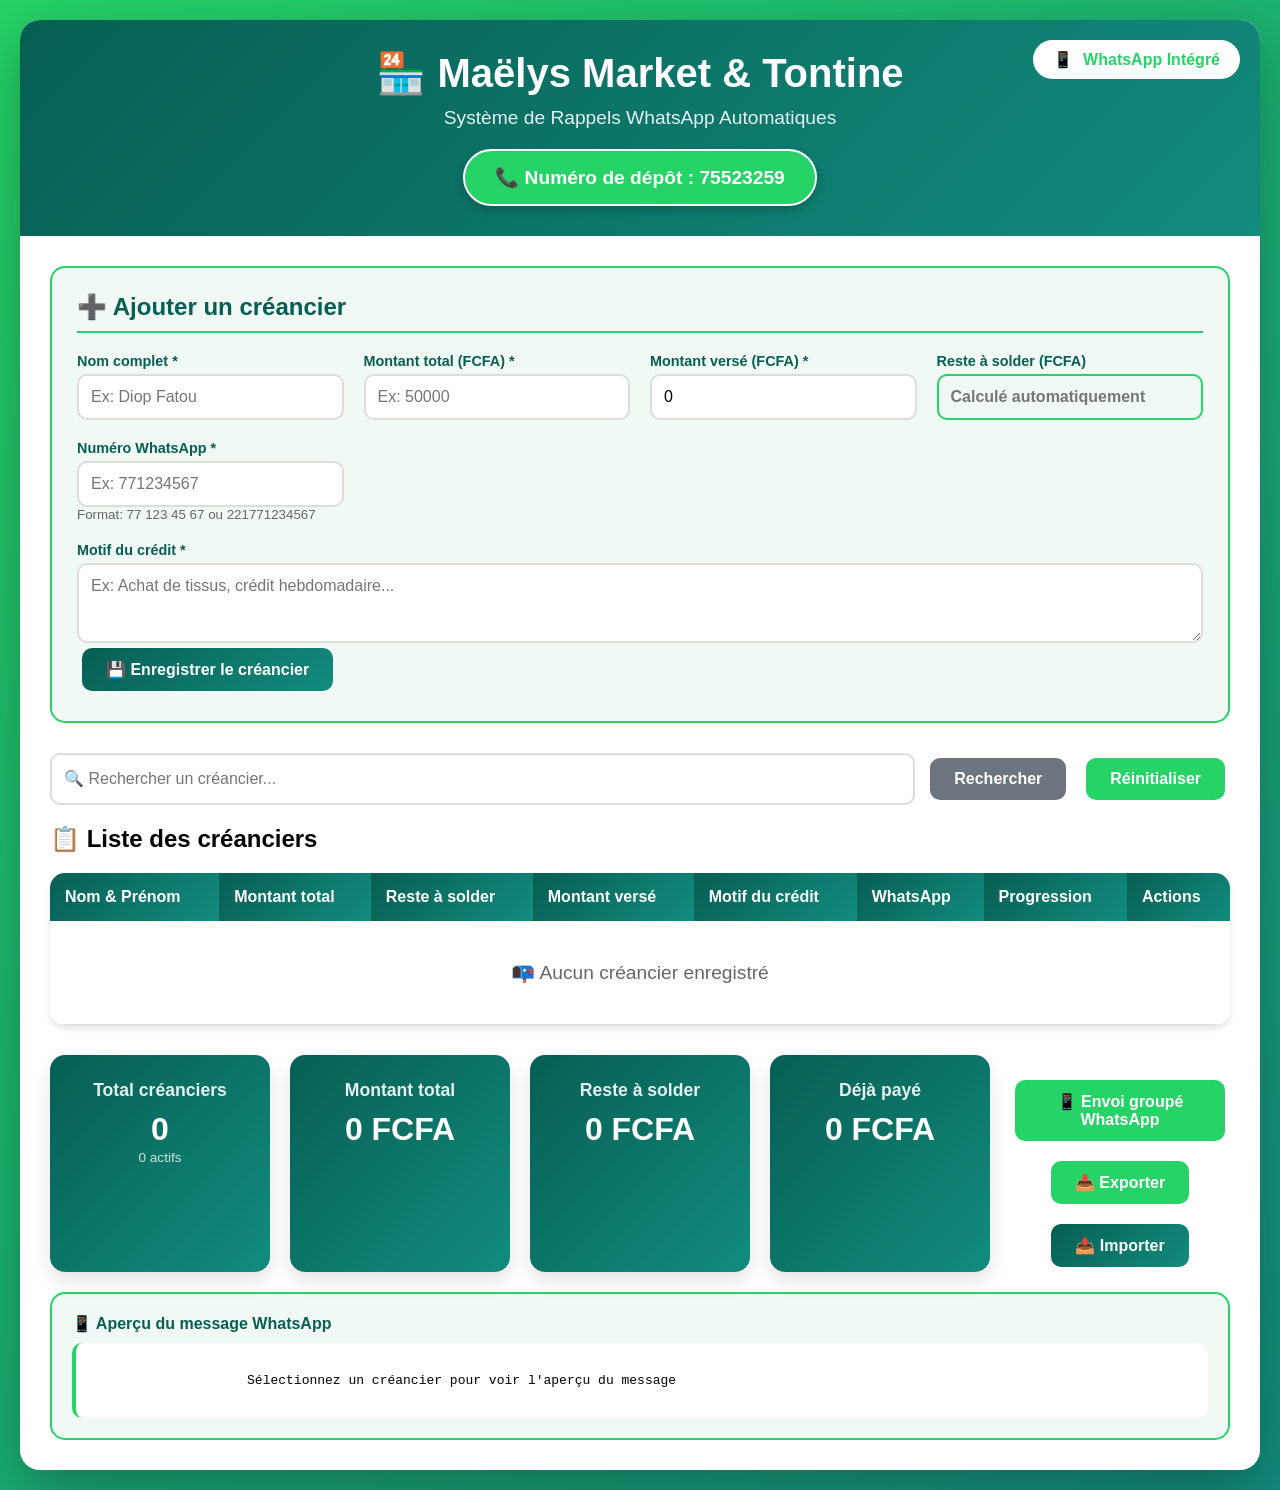
==== commit 99be4605: "Add files via upload" ====
--- a/index.html
+++ b/index.html
@@ -1,5345 +1,1155 @@
 <!DOCTYPE html>
-<html lang="fr" data-theme="light">
+<html lang="fr">
 <head>
-<meta charset="UTF-8"/>
-<meta name="viewport" content="width=device-width, initial-scale=1.0, viewport-fit=cover"/>
-<meta name="theme-color" content="#1A6B3C"/>
-<meta name="description" content="Intégral — Menu Digital Premium, Restaurant Cissin. Découvrez notre carte, passez commande et profitez d'une expérience culinaire unique."/>
-<meta name="robots" content="index, follow"/>
-<meta name="author" content="Integral Restaurant Bar &amp; Café, Cissin"/>
-
-<!-- Open Graph / Réseaux sociaux -->
-<meta property="og:type" content="website"/>
-<meta property="og:title" content="Integral Restaurant Bar &amp; Café — Menu Digital"/>
-<meta property="og:description" content="Découvrez le menu digital du Integral Restaurant Bar &amp; Café à Cissin. Commandez facilement depuis votre table."/>
-<meta property="og:locale" content="fr_FR"/>
-
-<!-- PWA -->
-<meta name="apple-mobile-web-app-capable" content="yes"/>
-<meta name="apple-mobile-web-app-status-bar-style" content="black-translucent"/>
-<meta name="apple-mobile-web-app-title" content="Integral Restaurant Bar &amp; Café"/>
-<meta name="mobile-web-app-capable" content="yes"/>
-
-<title>Integral Restaurant Bar &amp; Café — Menu Digital</title>
-<link rel="manifest" href="manifest.json"/>
-<link rel="canonical" href="https://integral-menu.vercel.app/"/>
-<link rel="preconnect" href="https://fonts.googleapis.com"/>
-<link rel="preconnect" href="https://fonts.gstatic.com" crossorigin/>
-<link href="https://fonts.googleapis.com/css2?family=Cormorant+Garamond:ital,wght@0,300;0,400;0,600;0,700;1,300;1,400;1,600&family=DM+Sans:ital,wght@0,300;0,400;0,500;0,600;1,300&family=Playfair+Display:ital,wght@0,400;0,700;1,400&display=swap" rel="stylesheet"/>
-<script src="https://cdnjs.cloudflare.com/ajax/libs/jspdf/2.5.1/jspdf.umd.min.js" defer></script>
-<script src="https://cdnjs.cloudflare.com/ajax/libs/qrcodejs/1.0.0/qrcode.min.js" defer></script>
-
-<!-- ══ FIREBASE SDK ══════════════════════════════════════ -->
-<!--
-  ⚙️  CONFIGURATION FIREBASE — NOUVEAU PROJET (europe-west1 / Belgique)
-  ════════════════════════════════════════════════════════════════════
-  ÉTAPES DE CRÉATION DU NOUVEAU PROJET :
-  1. Allez sur https://console.firebase.google.com
-  2. Cliquez "Ajouter un projet" → donnez un nom (ex: integral-menu)
-  3. Dans Firestore → "Créer une base de données"
-     → Choisissez "europe-west1 (Belgique)" ← IMPORTANT
-     → Mode Production ou Test
-  4. Copiez la config ci-dessous depuis :
-     Paramètres projet ⚙️ → Vos applications → SDK
-  5. Collections à créer dans Firestore :
-     • menu_overrides  (documents avec ID = clé du plat)
-     • orders          (commandes des clients)
-  ════════════════════════════════════════════════════════════════════
--->
-<script type="module">
-  import { initializeApp }    from "https://www.gstatic.com/firebasejs/10.12.0/firebase-app.js";
-  import { getFirestore, collection, getDocs, addDoc, doc, setDoc,
-           deleteDoc, onSnapshot, serverTimestamp }
-    from "https://www.gstatic.com/firebasejs/10.12.0/firebase-firestore.js";
-
-  // ── Remplacez ces valeurs par celles de votre NOUVEAU projet ──
-  const firebaseConfig = {
-    apiKey:            "AIzaSyCIkeCTeqjAWEFML3rkNQs-NWs1b4Lu5Jg",
-    authDomain:        "integral-bar-resto.firebaseapp.com",
-    projectId:         "integral-bar-resto",
-    storageBucket:     "integral-bar-resto.firebasestorage.app",
-    messagingSenderId: "132815548714",
-    appId:             "1:132815548714:web:593cd265e440f6dbfdae53"
-  };
-
-  const app = initializeApp(firebaseConfig);
-  const db  = getFirestore(app);
-
-  // Activer la région europe-west1 pour les nouvelles requêtes
-  window.__DB = db;
-  window.__fb = { collection, getDocs, addDoc, doc, setDoc,
-                  deleteDoc, onSnapshot, serverTimestamp };
-
-  // ── Clé unique par plat ───────────────────────────────────────
-  function itemKey(item){
-    return (item.cat + '_' + item.nom).replace(/[^a-z0-9]/gi,'_').toLowerCase();
-  }
-
-  // ── Applique les overrides sur le MENU en mémoire ────────────
-  function applyOverrides(overrides){
-    window.MENU.forEach(item => {
-      const key = itemKey(item);
-      const ov  = overrides[key];
-      if(!ov) return;
-      if(ov.prix  !== undefined) item.prix  = ov.prix;
-      if(ov.img   !== undefined) item.img   = ov.img;
-      if(ov.dispo !== undefined) item.dispo = ov.dispo;
-    });
-    window.renderMenu && window.renderMenu();
-    if(document.getElementById('tab-menu')?.style.display !== 'none'){
-      window.renderMenuEditor && window.renderMenuEditor();
-    }
-  }
-
-  // ── Indicateur connexion (point vert/rouge) ───────────────────
-  function setFbDot(ok){
-    const dot = document.getElementById('fbDot');
-    const lbl = document.getElementById('fbLabel');
-    if(dot){ dot.classList.toggle('ok', ok); }
-    if(lbl){ lbl.textContent = ok ? 'En ligne' : 'Local'; }
-  }
-  window._setFbDot = setFbDot;
-
-  // ── Écoute temps réel du menu (onSnapshot) ───────────────────
-  function startMenuListener(){
-    try {
-      onSnapshot(collection(db, 'menu_overrides'), snap => {
-        const overrides = {};
-        snap.forEach(d => { overrides[d.id] = d.data(); });
-        window.__overrides = overrides;
-        applyOverrides(overrides);
-        setFbDot(true);
-      }, err => {
-        console.warn('Firebase:', err.message);
-        window.renderMenu && window.renderMenu();
-        setFbDot(false);
-      });
-    } catch(e){
-      console.warn('Firebase local mode:', e.message);
-      window.renderMenu && window.renderMenu();
-    }
-  }
-
-  // ── Sauvegarder un plat (prix / img / dispo) ─────────────────
-  window.fbSaveItem = async function(item){
-    try {
-      const key  = item._key || itemKey(item);
-      const data = {};
-      if(item.prix  !== undefined) data.prix  = item.prix;
-      if(item.img   !== undefined) data.img   = item.img;
-      if(item.dispo !== undefined) data.dispo = item.dispo;
-      if(item.cat   !== undefined) data.cat   = item.cat;
-      if(item.nom   !== undefined) data.nom   = item.nom;
-      await setDoc(doc(db, 'menu_overrides', key), data, { merge: true });
-      return true;
-    } catch(e){ console.error(e); return false; }
-  };
-
-  // ── Supprimer un plat personnalisé ───────────────────────────
-  window.fbDeleteItem = async function(key){
-    try { await deleteDoc(doc(db, 'menu_overrides', key)); return true; }
-    catch(e){ console.error(e); return false; }
-  };
-
-  // ── Enregistrer une commande ──────────────────────────────────
-  window.fbSaveOrder = async function(order){
-    try {
-      await addDoc(collection(db, 'orders'), {
-        ...order, createdAt: serverTimestamp()
-      });
-      return true;
-    } catch(e){ console.error(e); return false; }
-  };
-
-  // ── Écouter les commandes en temps réel ──────────────────────
-  window.fbListenOrders = function(callback){
-    return onSnapshot(collection(db, 'orders'), snap => {
-      const orders = [];
-      snap.forEach(d => orders.push({ id: d.id, ...d.data() }));
-      orders.sort((a,b) => (b.createdAt?.seconds||0) - (a.createdAt?.seconds||0));
-      callback(orders);
-    });
-  };
-
-  // ── Démarrer l'écoute menu au chargement ─────────────────────
-  document.addEventListener('DOMContentLoaded', () => {
-    setTimeout(startMenuListener, 800);
-  });
-</script>
-
-<style>
-/* ════════════════════════════════════════════════════════
-   INTÉGRAL — CSS Premium v4.0 — Experience Captivante
-════════════════════════════════════════════════════════ */
-*,*::before,*::after{box-sizing:border-box;margin:0;padding:0}
-:root{
-  /* Brand */
-  --g:#1A6B3C;--g2:#228B4E;--g3:#E8F5EE;--g4:#F0FAF4;--g5:#0D4526;
-  --gold:#C9A84C;--gold2:#FBF0D6;--gold3:#A07830;--gold4:#F0D080;
-  /* Neutrals */
-  --dark:#0A0D0C;--dark2:#141A17;--dark3:#1E2825;--mid:#5C7068;--muted:#8FA296;
-  --lite:#F4F7F5;--white:#FFFFFF;--border:#D8E6DE;--border2:#BDD4C7;
-  /* Semantic */
-  --red:#B03020;--red2:#FDECEA;--blue:#1A4A8A;
-  /* Shadows */
-  --shadow-sm:0 2px 12px rgba(0,0,0,.06);
-  --shadow:0 6px 24px rgba(0,0,0,.09);
-  --shadow-lg:0 16px 48px rgba(0,0,0,.13);
-  --shadow-card:0 4px 20px rgba(26,107,60,.09);
-  --shadow-gold:0 8px 32px rgba(201,168,76,.25);
-  /* Radii */
-  --r-sm:8px;--r:16px;--r-lg:22px;--r-xl:32px;
-  /* Transitions */
-  --t:.24s cubic-bezier(.4,0,.2,1);
-  --t-slow:.45s cubic-bezier(.4,0,.2,1);
-}
-
-[data-theme="dark"]{
-  --dark:#EEF3F0;--dark2:#DCE9E3;--mid:#90A89C;--muted:#5C7068;
-  --lite:#0C1410;--white:#131C17;--border:#1E2D25;--border2:#273D31;
-  --g3:#142218;--g4:#101A14;--gold2:#201808;
-  --shadow-sm:0 2px 12px rgba(0,0,0,.35);
-  --shadow:0 6px 24px rgba(0,0,0,.4);
-  --shadow-lg:0 16px 48px rgba(0,0,0,.5);
-  --shadow-card:0 4px 20px rgba(0,0,0,.3);
-}
-
-html{scroll-behavior:smooth}
-body{font-family:'DM Sans',sans-serif;background:var(--lite);color:var(--dark);min-height:100vh;transition:background var(--t),color var(--t)}
-
-/* ── LOADER ──────────────────────────────────── */
-#loader{position:fixed;inset:0;background:var(--dark2);display:flex;flex-direction:column;align-items:center;justify-content:center;z-index:9999;transition:opacity .8s cubic-bezier(.4,0,.2,1),visibility .8s}
-[data-theme="dark"] #loader{background:#0A0D0C}
-#loader.hide{opacity:0;visibility:hidden;pointer-events:none}
-
-/* Fond animé du loader */
-#loader::before{
-  content:'';position:absolute;inset:0;
-  background:radial-gradient(ellipse 80% 60% at 50% 0%,rgba(26,107,60,.4) 0%,transparent 70%),
-             radial-gradient(ellipse 60% 80% at 80% 100%,rgba(201,168,76,.12) 0%,transparent 70%);
-  pointer-events:none
-}
-#loader::after{
-  content:'';position:absolute;inset:0;
-  background-image:radial-gradient(circle at 1px 1px,rgba(255,255,255,.04) 1px,transparent 0);
-  background-size:32px 32px;
-  pointer-events:none
-}
-
-.loader-logo{
-  font-family:'Cormorant Garamond',serif;
-  color:#fff;font-size:2.8rem;letter-spacing:5px;font-weight:300;
-  position:relative;z-index:1;
-  animation:loaderFadeIn 1s cubic-bezier(.4,0,.2,1) .2s both;
-  text-transform:uppercase
-}
-.loader-logo span{color:var(--gold);font-weight:600;font-style:italic}
-.loader-sub{
-  color:rgba(255,255,255,.4);font-size:.65rem;letter-spacing:6px;
-  text-transform:uppercase;margin-top:10px;
-  position:relative;z-index:1;
-  animation:loaderFadeIn 1s cubic-bezier(.4,0,.2,1) .4s both
-}
-.loader-line{
-  width:1px;height:40px;background:linear-gradient(180deg,transparent,var(--gold),transparent);
-  margin:24px auto;position:relative;z-index:1;
-  animation:loaderFadeIn 1s .6s both, loaderPulse 2s ease-in-out infinite
-}
-@keyframes loaderPulse{0%,100%{opacity:.4}50%{opacity:1}}
-.loader-bar{width:180px;height:1px;background:rgba(255,255,255,.1);border-radius:10px;overflow:hidden;position:relative;z-index:1;animation:loaderFadeIn 1s .5s both}
-.loader-fill{height:100%;background:linear-gradient(90deg,transparent,var(--gold),var(--gold4),transparent);animation:lf 1.6s cubic-bezier(.4,0,.2,1) .3s both;background-size:200% 100%}
-@keyframes lf{from{width:0}to{width:100%}}
-@keyframes loaderFadeIn{from{opacity:0;transform:translateY(12px)}to{opacity:1;transform:none}}
-.loader-dots{display:flex;gap:8px;margin-top:20px;position:relative;z-index:1;animation:loaderFadeIn 1s .7s both}
-.loader-dot{width:4px;height:4px;border-radius:50%;background:rgba(255,255,255,.3);animation:ld 1.4s ease infinite}
-.loader-dot:nth-child(2){animation-delay:.2s}
-.loader-dot:nth-child(3){animation-delay:.4s}
-@keyframes ld{0%,60%,100%{transform:scale(.8);opacity:.3}30%{transform:scale(1.5);opacity:1;background:var(--gold)}}
-
-/* ── TABLE BANNER ────────────────────────────── */
-#tableBanner{
-  background:linear-gradient(90deg,var(--g5),var(--g),var(--g5));
-  color:#fff;text-align:center;padding:10px 16px;font-size:.78rem;
-  font-weight:500;letter-spacing:1.5px;text-transform:uppercase;
-  display:none;border-bottom:1px solid rgba(201,168,76,.4);
-  position:relative;overflow:hidden
-}
-#tableBanner::after{
-  content:'';position:absolute;left:0;right:0;bottom:0;height:1px;
-  background:linear-gradient(90deg,transparent,var(--gold),transparent)
-}
-#tableBanner.show{display:block}
-
-/* ── TOP BAR ─────────────────────────────────── */
-#topbar{
-  background:rgba(10,13,12,.92);
-  backdrop-filter:blur(20px) saturate(1.5);
-  -webkit-backdrop-filter:blur(20px) saturate(1.5);
-  border-bottom:1px solid rgba(255,255,255,.06);
-  color:#fff;display:flex;align-items:center;justify-content:space-between;
-  padding:0 22px;height:60px;position:sticky;top:0;z-index:500;
-  box-shadow:0 4px 24px rgba(0,0,0,.25)
-}
-[data-theme="dark"] #topbar{background:rgba(8,11,9,.95);border-bottom-color:rgba(255,255,255,.05)}
-.topbar-brand{display:flex;align-items:center;gap:12px;text-decoration:none;color:inherit}
-.brand-mark{width:36px;height:36px;background:linear-gradient(135deg,var(--g),var(--g2));border-radius:10px;display:flex;align-items:center;justify-content:center;box-shadow:0 4px 12px rgba(26,107,60,.4)}
-.brand-mark svg{width:18px;height:18px;fill:#fff}
-.brand-name{font-family:'Cormorant Garamond',serif;font-size:1.15rem;letter-spacing:1px;font-weight:600;line-height:1.1}
-.brand-name em{color:var(--gold);font-style:italic;font-weight:400}
-.brand-sub{font-size:.6rem;letter-spacing:3px;text-transform:uppercase;color:rgba(255,255,255,.35);font-family:'DM Sans',sans-serif;display:block;margin-top:1px}
-.topbar-actions{display:flex;gap:6px;align-items:center}
-.btn-icon{
-  background:rgba(255,255,255,.06);border:1px solid rgba(255,255,255,.1);
-  color:rgba(255,255,255,.75);width:38px;height:38px;border-radius:10px;cursor:pointer;
-  display:flex;align-items:center;justify-content:center;
-  transition:var(--t);position:relative;flex-shrink:0
-}
-.btn-icon:hover{background:rgba(26,107,60,.5);border-color:rgba(26,107,60,.6);color:#fff}
-.btn-icon svg{width:17px;height:17px;fill:currentColor}
-/* Panier */
-.btn-cart{
-  background:linear-gradient(135deg,var(--gold),#E0B84A) !important;
-  border-color:rgba(201,168,76,.5) !important;color:var(--dark) !important;
-  width:42px !important;height:42px !important;border-radius:11px !important;
-  box-shadow:0 4px 16px rgba(201,168,76,.4)
-}
-.btn-cart:hover{
-  background:linear-gradient(135deg,var(--gold4),var(--gold)) !important;
-  transform:translateY(-1px);box-shadow:0 6px 22px rgba(201,168,76,.55)
-}
-.btn-cart svg{width:19px !important;height:19px !important;fill:var(--dark) !important}
-.cart-badge{
-  position:absolute;top:-5px;right:-5px;background:#E53935;color:#fff;
-  font-size:.55rem;font-weight:800;width:18px;height:18px;border-radius:50%;
-  display:none;align-items:center;justify-content:center;
-  border:2px solid rgba(10,13,12,.9);box-shadow:0 2px 8px rgba(229,57,53,.5)
-}
-.cart-badge.show{display:flex}
-.fb-pill{
-  display:inline-flex;align-items:center;gap:5px;font-size:.62rem;font-weight:500;
-  padding:4px 9px;border-radius:20px;
-  background:rgba(255,255,255,.05);border:1px solid rgba(255,255,255,.08);
-  color:rgba(255,255,255,.45);letter-spacing:.3px
-}
-.fb-dot{width:6px;height:6px;border-radius:50%;background:#ff6b6b;transition:var(--t)}
-.fb-dot.ok{background:#51cf66;box-shadow:0 0 6px rgba(81,207,102,.5)}
-
-/* ── HERO ────────────────────────────────────── */
-#hero{
-  background:linear-gradient(170deg,#050E08 0%,#0D3320 40%,#1A5E38 100%);
-  padding:80px 24px 52px;text-align:center;position:relative;overflow:hidden;
-  height:min(55vw,520px);min-height:400px;
-  display:flex;flex-direction:column;align-items:center;justify-content:center
-}
-.hero-bg-pattern{
-  position:absolute;inset:0;opacity:.03;
-  background-image:radial-gradient(circle,#fff 1px,transparent 1px);
-  background-size:36px 36px
-}
-.hero-orb{position:absolute;border-radius:50%;filter:blur(80px);pointer-events:none;z-index:0}
-.hero-orb-1{top:-120px;right:-100px;width:420px;height:420px;background:rgba(201,168,76,.14);animation:orbPulse 8s ease-in-out infinite}
-.hero-orb-2{bottom:-80px;left:-80px;width:320px;height:320px;background:rgba(26,107,60,.25);animation:orbPulse 10s ease-in-out infinite reverse}
-@keyframes orbPulse{0%,100%{transform:scale(1)}50%{transform:scale(1.15)}}
-
-/* Ligne décorative top */
-#hero::before{
-  content:'';position:absolute;left:50%;top:0;transform:translateX(-50%);
-  width:1px;height:60px;
-  background:linear-gradient(180deg,transparent,var(--gold));
-  opacity:.4;z-index:2
-}
-
-#hero h1{
-  font-family:'Cormorant Garamond',serif;color:#fff;
-  font-size:clamp(2.2rem,8vw,4rem);
-  position:relative;z-index:1;line-height:1.1;font-weight:300;
-  letter-spacing:2px;
-  text-shadow:0 4px 24px rgba(0,0,0,.5)
-}
-#hero h1 em{
-  color:var(--gold);font-style:italic;font-weight:400;
-  text-shadow:0 4px 24px rgba(201,168,76,.3)
-}
-#hero p{
-  color:rgba(255,255,255,.5);font-size:.68rem;letter-spacing:5px;
-  text-transform:uppercase;margin-top:10px;position:relative;z-index:1;
-  font-family:'DM Sans',sans-serif;font-weight:300
-}
-.hero-divider{
-  display:flex;align-items:center;gap:12px;
-  justify-content:center;margin:20px auto;position:relative;z-index:1
-}
-.hero-divider::before,.hero-divider::after{
-  content:'';flex:1;max-width:60px;height:1px;
-  background:linear-gradient(90deg,transparent,rgba(201,168,76,.5))
-}
-.hero-divider::after{transform:scaleX(-1)}
-.hero-divider-icon{
-  width:6px;height:6px;background:var(--gold);
-  border-radius:50%;opacity:.8
-}
-.hero-tags{
-  display:flex;gap:8px;justify-content:center;
-  flex-wrap:wrap;position:relative;z-index:1
-}
-.hero-tag{
-  background:rgba(255,255,255,.07);
-  border:1px solid rgba(255,255,255,.14);
-  color:rgba(255,255,255,.85);padding:7px 15px;border-radius:40px;
-  font-size:.7rem;font-weight:400;
-  backdrop-filter:blur(8px);
-  display:flex;align-items:center;gap:6px;
-  letter-spacing:.5px
-}
-.hero-location-btn{
-  display:inline-flex;align-items:center;gap:9px;margin-top:20px;
-  background:linear-gradient(135deg,rgba(201,168,76,.2),rgba(201,168,76,.1));
-  border:1px solid rgba(201,168,76,.5);
-  color:rgba(255,255,255,.95);
-  font-family:'DM Sans',sans-serif;font-size:.72rem;font-weight:400;
-  padding:10px 22px;border-radius:40px;cursor:pointer;text-decoration:none;
-  backdrop-filter:blur(8px);
-  transition:var(--t);position:relative;z-index:1;letter-spacing:.8px;
-  text-transform:uppercase
-}
-.hero-location-btn:hover{
-  background:linear-gradient(135deg,rgba(201,168,76,.35),rgba(201,168,76,.18));
-  border-color:var(--gold);
-  transform:translateY(-2px);
-  box-shadow:0 8px 28px rgba(201,168,76,.2)
-}
-.hero-location-btn svg{width:14px;height:14px;fill:var(--gold);flex-shrink:0}
-.hero-location-btn .loc-pulse{
-  width:7px;height:7px;background:#51cf66;border-radius:50%;flex-shrink:0;
-  animation:locPulse 1.8s ease-in-out infinite;
-  box-shadow:0 0 0 0 rgba(81,207,102,.5)
-}
-@keyframes locPulse{
-  0%{box-shadow:0 0 0 0 rgba(81,207,102,.5)}
-  70%{box-shadow:0 0 0 7px rgba(81,207,102,0)}
-  100%{box-shadow:0 0 0 0 rgba(81,207,102,0)}
-}
-
-/* ── HERO SLIDESHOW ──────────────────────────── */
-.hero-slideshow{position:absolute;inset:0;z-index:0;overflow:hidden}
-.hero-slide{
-  position:absolute;inset:0;background-size:cover;background-position:center 40%;
-  opacity:0;will-change:opacity;
-  transform:scale(1.04);
-  transition:opacity 1.5s ease, transform 8s ease
-}
-.hero-slide.active{opacity:1;transform:scale(1)}
-.hero-slideshow::after{
-  content:'';position:absolute;inset:0;
-  background:linear-gradient(
-    180deg,
-    rgba(5,14,8,.5) 0%,
-    rgba(5,14,8,.1) 30%,
-    rgba(5,14,8,.15) 60%,
-    rgba(5,14,8,.7) 100%
-  );
-  z-index:1
-}
-#hero .hero-bg-pattern,#hero .hero-orb,#hero > img,#hero h1,#hero p,
-#hero .hero-divider,#hero .hero-tags,#hero .hero-location-btn{position:relative;z-index:2}
-.hero-dots{display:flex;gap:5px;justify-content:center;margin-top:16px;position:relative;z-index:2}
-.hero-dot{
-  width:20px;height:2px;border-radius:2px;background:rgba(255,255,255,.25);
-  border:none;cursor:pointer;padding:0;transition:all .4s ease
-}
-.hero-dot.active{background:var(--gold);width:36px}
-
-/* ── BOUTON EXPLORER ─────────────────────────── */
-.hero-explore-wrap{position:absolute;top:16px;left:50%;transform:translateX(-50%);z-index:10;display:flex;flex-direction:column;align-items:center;width:calc(100% - 32px);max-width:700px}
-.hero-explore-btn{
-  display:inline-flex;align-items:center;gap:8px;
-  background:rgba(255,255,255,.13);
-  border:1.5px solid rgba(255,255,255,.32);
-  color:#fff;
-  font-family:'DM Sans',sans-serif;font-size:.74rem;font-weight:600;
-  padding:9px 22px;border-radius:30px;
-  cursor:pointer;
-  backdrop-filter:blur(8px);
-  transition:all .25s cubic-bezier(.4,0,.2,1);
-  letter-spacing:.5px;text-transform:uppercase;
-  box-shadow:0 2px 16px rgba(0,0,0,.18);
-}
-.hero-explore-btn:hover{background:rgba(255,255,255,.22);border-color:var(--gold);transform:translateY(-1px);box-shadow:0 6px 24px rgba(0,0,0,.25)}
-.hero-explore-btn.open{background:rgba(201,168,76,.2);border-color:var(--gold);box-shadow:0 4px 20px rgba(201,168,76,.3)}
-.hero-explore-btn .e-icon{width:15px;height:15px;fill:var(--gold);transition:transform .3s ease;flex-shrink:0}
-.hero-explore-btn.open .e-icon{transform:rotate(180deg)}
-.hero-explore-btn .e-dot{width:6px;height:6px;background:var(--gold);border-radius:50%;animation:eDot 2s ease-in-out infinite;flex-shrink:0}
-@keyframes eDot{0%,100%{opacity:1;transform:scale(1)}50%{opacity:.45;transform:scale(.65)}}
-
-/* ── PANNEAU QUICK-NAV ───────────────────────── */
-#quickNavPanel{
-  width:calc(100% - 0px);max-width:700px;
-  background:rgba(6,22,13,.9);
-  border:1px solid rgba(255,255,255,.14);
-  border-radius:20px;
-  backdrop-filter:blur(22px);
-  overflow:hidden;
-  max-height:0;opacity:0;
-  transition:max-height .45s cubic-bezier(.4,0,.2,1),opacity .3s ease,margin .35s ease;
-  box-shadow:0 24px 60px rgba(0,0,0,.5);
-  margin-top:0;
-}
-#quickNavPanel.open{max-height:80vh;opacity:1;margin-top:10px;overflow-y:auto}
-.qnp-header{padding:13px 18px 11px;display:flex;align-items:center;justify-content:space-between;border-bottom:1px solid rgba(255,255,255,.08)}
-.qnp-title{font-family:'Cormorant Garamond',serif;color:#fff;font-size:1.05rem;font-weight:700;display:flex;align-items:center;gap:8px}
-.qnp-title svg{width:16px;height:16px;fill:var(--gold)}
-.qnp-close{background:rgba(255,255,255,.09);border:none;color:rgba(255,255,255,.65);width:28px;height:28px;border-radius:8px;cursor:pointer;font-size:.85rem;display:flex;align-items:center;justify-content:center;transition:var(--t)}
-.qnp-close:hover{background:rgba(255,255,255,.2);color:#fff}
-.qnp-grid{display:grid;grid-template-columns:repeat(auto-fill,minmax(148px,1fr));gap:7px;padding:13px 14px 16px}
-.qnp-chip{
-  display:flex;align-items:center;gap:8px;padding:10px 13px;
-  background:rgba(255,255,255,.07);border:1px solid rgba(255,255,255,.1);
-  border-radius:12px;cursor:pointer;
-  transition:all .2s ease;
-  color:rgba(255,255,255,.85);font-size:.75rem;font-weight:500;
-  text-align:left;font-family:'DM Sans',sans-serif;white-space:nowrap;
-}
-.qnp-chip:hover{background:rgba(201,168,76,.2);border-color:rgba(201,168,76,.48);color:#fff;transform:translateY(-2px);box-shadow:0 6px 16px rgba(0,0,0,.3)}
-.qnp-chip:active{transform:translateY(0)}
-.qnp-chip-emoji{font-size:.95rem;flex-shrink:0;line-height:1}
-.qnp-chip-label{flex:1;overflow:hidden;text-overflow:ellipsis}
-.qnp-chip-count{font-size:.63rem;color:rgba(201,168,76,.9);background:rgba(201,168,76,.13);padding:2px 6px;border-radius:7px;flex-shrink:0;font-weight:700}
-#qnpOverlay{display:none;position:fixed;inset:0;z-index:9}
-#qnpOverlay.show{display:block}
-
-/* ── NAV TABS ────────────────────────────────── */
-#navWrapper{
-  background:rgba(255,255,255,.95);
-  backdrop-filter:blur(12px);
-  border-bottom:1px solid var(--border);
-  position:sticky;top:60px;z-index:400;
-  box-shadow:0 4px 16px rgba(0,0,0,.05)
-}
-[data-theme="dark"] #navWrapper{background:rgba(19,28,23,.95)}
-#nav{overflow-x:auto;white-space:nowrap;scrollbar-width:none;display:flex;padding:0 12px}
-#nav::-webkit-scrollbar{display:none}
-.ntab{
-  display:inline-flex;align-items:center;gap:6px;padding:15px 14px;
-  font-size:.68rem;font-weight:500;color:var(--mid);cursor:pointer;
-  border-bottom:2px solid transparent;transition:var(--t);
-  text-transform:uppercase;letter-spacing:.8px;
-  white-space:nowrap;user-select:none;font-family:'DM Sans',sans-serif
-}
-.ntab:hover{color:var(--g)}
-.ntab.active{
-  color:var(--g);border-bottom-color:var(--gold);font-weight:600;
-  text-shadow:0 0 20px rgba(26,107,60,.15)
-}
-.ntab-icon{width:18px;height:18px;object-fit:cover;border-radius:4px}
-
-/* ── SEARCH ──────────────────────────────────── */
-.search-bar{padding:28px 20px 0;max-width:1280px;margin:0 auto}
-.search-wrap{position:relative}
-.search-icon{position:absolute;left:18px;top:50%;transform:translateY(-50%);color:var(--muted)}
-.search-icon svg{width:16px;height:16px}
-.search-input{
-  width:100%;border:1.5px solid var(--border);border-radius:50px;
-  padding:13px 24px 13px 46px;font-size:.86rem;font-family:'DM Sans',sans-serif;
-  outline:none;transition:var(--t);background:var(--white);color:var(--dark);
-  box-shadow:var(--shadow-sm);font-weight:300;letter-spacing:.2px
-}
-.search-input:focus{border-color:var(--g);box-shadow:0 0 0 4px rgba(26,107,60,.07)}
-.search-input::placeholder{color:var(--muted)}
-
-/* ── MAIN ────────────────────────────────────── */
-main{max-width:1280px;margin:0 auto;padding:0 20px 140px}
-.section{padding-top:56px;animation:fadeUp .5s cubic-bezier(.4,0,.2,1) both}
-@keyframes fadeUp{from{opacity:0;transform:translateY(20px)}to{opacity:1;transform:none}}
-.section-head{display:flex;align-items:center;gap:16px;margin-bottom:28px}
-.section-accent{
-  width:3px;height:40px;
-  background:linear-gradient(180deg,var(--gold),var(--g));
-  border-radius:3px;flex-shrink:0;opacity:.8
-}
-.section-title{
-  font-family:'Cormorant Garamond',serif;font-size:2rem;color:var(--dark);
-  font-weight:400;line-height:1;letter-spacing:.5px
-}
-.section-count{
-  font-size:.65rem;color:var(--muted);background:var(--g3);
-  padding:3px 10px;border-radius:20px;font-weight:500;
-  margin-left:4px;align-self:flex-end;margin-bottom:5px;
-  letter-spacing:.5px;text-transform:uppercase
-}
-[data-theme="dark"] .section-count{background:var(--g3)}
-
-/* ── GRID ────────────────────────────────────── */
-.grid{display:grid;grid-template-columns:repeat(auto-fill,minmax(220px,1fr));gap:18px}
-
-/* ── CARD ────────────────────────────────────── */
-.card{
-  background:var(--white);border-radius:var(--r);overflow:hidden;
-  box-shadow:var(--shadow-card);
-  transition:transform var(--t-slow),box-shadow var(--t-slow);
-  display:flex;flex-direction:column;
-  border:1px solid var(--border);position:relative
-}
-.card:hover{
-  transform:translateY(-6px);
-  box-shadow:0 20px 48px rgba(26,107,60,.13),0 4px 12px rgba(0,0,0,.06)
-}
-.card.unavailable{opacity:.45;pointer-events:none}
-
-.card-img-wrap{position:relative;overflow:hidden;aspect-ratio:4/3}
-.card-img{
-  width:100%;height:100%;object-fit:cover;background:var(--g3);
-  display:block;transition:transform .6s cubic-bezier(.4,0,.2,1)
-}
-.card:hover .card-img{transform:scale(1.07)}
-.card-img-fallback{
-  width:100%;height:100%;background:linear-gradient(135deg,var(--g3),#C0DEC8);
-  display:flex;align-items:center;justify-content:center;aspect-ratio:4/3
-}
-.card-img-fallback img{width:48px;height:48px;object-fit:contain;opacity:.35}
-.card-unavail-badge{
-  position:absolute;top:10px;left:10px;
-  background:rgba(176,48,32,.92);backdrop-filter:blur(4px);
-  color:#fff;font-size:.6rem;font-weight:600;padding:3px 10px;
-  border-radius:20px;letter-spacing:.8px;text-transform:uppercase
-}
-
-/* Badge "nouveau" ou catégorie sur chaque carte */
-.card-cat-badge{
-  position:absolute;top:10px;right:10px;
-  background:rgba(0,0,0,.45);backdrop-filter:blur(6px);
-  color:rgba(255,255,255,.85);font-size:.58rem;padding:3px 9px;
-  border-radius:20px;letter-spacing:.5px;text-transform:uppercase
-}
-
-.card-body{padding:15px 15px 16px;flex:1;display:flex;flex-direction:column;gap:8px}
-.card-name{
-  font-weight:500;font-size:.88rem;line-height:1.4;color:var(--dark);
-  font-family:'DM Sans',sans-serif
-}
-.card-bottom{display:flex;align-items:center;justify-content:space-between;margin-top:auto;padding-top:6px}
-.card-price{
-  font-family:'Cormorant Garamond',serif;font-size:1.15rem;color:var(--g);
-  font-weight:600;letter-spacing:.3px
-}
-.card-price-variable{font-size:.7rem;color:var(--muted);font-family:'DM Sans',sans-serif;font-weight:400}
-.btn-add{
-  background:linear-gradient(135deg,var(--g),var(--g2));color:#fff;border:none;
-  width:32px;height:32px;border-radius:50%;cursor:pointer;
-  display:flex;align-items:center;justify-content:center;
-  transition:var(--t);flex-shrink:0;
-  box-shadow:0 3px 10px rgba(26,107,60,.35)
-}
-.btn-add svg{width:15px;height:15px;fill:currentColor}
-.btn-add:hover{
-  background:linear-gradient(135deg,var(--g2),var(--g));
-  transform:scale(1.12);
-  box-shadow:0 5px 16px rgba(26,107,60,.45)
-}
-.btn-add:active{transform:scale(.92)}
-.card-qty-ctrl{display:flex;align-items:center;gap:5px}
-.card-qty-ctrl button{
-  width:28px;height:28px;border-radius:50%;
-  border:1.5px solid var(--border);background:var(--white);
-  color:var(--dark);cursor:pointer;display:flex;align-items:center;
-  justify-content:center;font-size:1rem;font-weight:500;transition:var(--t)
-}
-.card-qty-ctrl button:hover{background:var(--g);color:#fff;border-color:var(--g)}
-.card-qty-ctrl span{font-size:.9rem;font-weight:700;min-width:18px;text-align:center;color:var(--g)}
-
-/* ── PANIER DRAWER ───────────────────────────── */
-#cartOverlay{position:fixed;inset:0;background:rgba(0,0,0,.6);z-index:800;opacity:0;pointer-events:none;transition:opacity var(--t-slow);backdrop-filter:blur(4px)}
-#cartOverlay.open{opacity:1;pointer-events:all}
-#cartDrawer{
-  position:fixed;right:-100%;top:0;bottom:0;width:min(460px,100%);
-  background:var(--white);z-index:801;
-  transition:right .4s cubic-bezier(.4,0,.2,1);
-  display:flex;flex-direction:column;
-  box-shadow:-12px 0 60px rgba(0,0,0,.2)
-}
-#cartDrawer.open{right:0}
-.drawer-head{
-  background:linear-gradient(135deg,#0A0D0C,#1A2520);color:#fff;
-  padding:22px 22px;
-  display:flex;align-items:center;justify-content:space-between;flex-shrink:0;
-  border-bottom:1px solid rgba(201,168,76,.2)
-}
-.drawer-head-title{display:flex;align-items:center;gap:10px}
-.drawer-head-title svg{width:18px;height:18px;fill:var(--gold);opacity:.9}
-.drawer-head h3{
-  font-family:'Cormorant Garamond',serif;font-size:1.35rem;
-  font-weight:400;letter-spacing:.5px
-}
-.drawer-head small{font-size:.62rem;opacity:.4;display:block;margin-top:2px;font-family:'DM Sans',sans-serif;letter-spacing:1px;text-transform:uppercase}
-.btn-close{
-  background:rgba(255,255,255,.07);border:1px solid rgba(255,255,255,.1);
-  color:rgba(255,255,255,.7);width:32px;height:32px;border-radius:8px;
-  cursor:pointer;display:flex;align-items:center;justify-content:center;
-  transition:var(--t);font-size:.9rem
-}
-.btn-close:hover{background:rgba(255,255,255,.15);color:#fff}
-#cartItems{flex:1;overflow-y:auto;padding:16px;scrollbar-width:thin;scrollbar-color:var(--border) transparent}
-.cart-empty{
-  text-align:center;color:var(--muted);padding:60px 16px;font-size:.85rem;
-  display:flex;flex-direction:column;align-items:center;gap:12px
-}
-.cart-empty svg{width:44px;height:44px;fill:var(--border)}
-.cart-item{display:flex;align-items:center;gap:10px;padding:12px 0;border-bottom:1px solid var(--border);animation:fadeUp .25s ease both}
-.ci-thumb{width:44px;height:44px;border-radius:9px;object-fit:cover;background:var(--g3);flex-shrink:0;border:1px solid var(--border)}
-.ci-info{flex:1;min-width:0}
-.ci-name{font-size:.85rem;font-weight:600;color:var(--dark);line-height:1.3;white-space:nowrap;overflow:hidden;text-overflow:ellipsis}
-.ci-unit-price{font-size:.72rem;color:var(--muted);margin-top:2px}
-.ci-qty-row{display:flex;align-items:center;gap:6px;margin-top:6px}
-.ciq-btn{width:24px;height:24px;border-radius:50%;border:1px solid var(--border);background:var(--white);color:var(--dark);cursor:pointer;display:flex;align-items:center;justify-content:center;font-size:.82rem;font-weight:700;transition:var(--t)}
-.ciq-btn:hover{background:var(--g);color:#fff;border-color:var(--g)}
-.ciq-val{font-size:.85rem;font-weight:700;min-width:18px;text-align:center;color:var(--dark)}
-.ci-price{font-family:'Cormorant Garamond',serif;font-size:1rem;color:var(--g);font-weight:700;flex-shrink:0}
-.btn-rm{background:none;border:none;color:var(--border2);cursor:pointer;padding:4px;border-radius:5px;transition:var(--t);display:flex;align-items:center;justify-content:center}
-.btn-rm:hover{color:var(--red);background:var(--red2)}
-.btn-rm svg{width:14px;height:14px;fill:currentColor}
-.drawer-footer{padding:16px;border-top:1px solid var(--border);background:var(--lite);flex-shrink:0}
-.cart-total-row{display:flex;justify-content:space-between;align-items:center;margin-bottom:14px}
-.cart-total-row span{font-weight:500;font-size:.85rem;color:var(--mid)}
-.cart-total-row strong{font-family:'Cormorant Garamond',serif;font-size:1.7rem;color:var(--g);font-weight:700}
-.cart-note{width:100%;border:1.5px solid var(--border);border-radius:10px;padding:10px 13px;font-family:'DM Sans',sans-serif;font-size:.82rem;resize:none;outline:none;margin-bottom:12px;background:var(--white);color:var(--dark);transition:var(--t)}
-.cart-note:focus{border-color:var(--g)}
-.btn-wa{width:100%;background:linear-gradient(135deg,#25D366,#1EB855);color:#fff;border:none;border-radius:12px;padding:14px;font-size:.92rem;font-weight:700;cursor:pointer;display:flex;align-items:center;justify-content:center;gap:10px;transition:var(--t);font-family:'DM Sans',sans-serif;box-shadow:0 4px 16px rgba(37,211,102,.3)}
-.btn-wa:hover{transform:translateY(-1px);box-shadow:0 6px 20px rgba(37,211,102,.4)}
-.btn-wa svg{width:20px;height:20px;fill:currentColor;flex-shrink:0}
-.cart-secondary-btns{display:grid;grid-template-columns:1fr 1fr;gap:8px;margin-top:9px}
-.btn-secondary{border:1.5px solid var(--border);border-radius:10px;padding:10px;font-size:.78rem;font-weight:600;cursor:pointer;display:flex;align-items:center;justify-content:center;gap:7px;transition:var(--t);font-family:'DM Sans',sans-serif;background:var(--white);color:var(--dark)}
-.btn-secondary:hover{border-color:var(--g);color:var(--g)}
-.btn-secondary svg{width:15px;height:15px;fill:currentColor}
-
-/* ── ADMIN MODAL ─────────────────────────────── */
-#adminModal{position:fixed;inset:0;background:rgba(0,0,0,.72);z-index:900;display:none;align-items:center;justify-content:center;padding:14px;backdrop-filter:blur(4px)}
-#adminModal.open{display:flex}
-#adminModal.fullscreen{padding:0}
-#adminModal.fullscreen .modal-box{max-width:100%;max-height:100vh;height:100vh;border-radius:0}
-.modal-box{background:var(--white);border-radius:22px;width:100%;max-width:980px;max-height:92vh;overflow:hidden;display:flex;flex-direction:column;box-shadow:0 32px 80px rgba(0,0,0,.3);animation:modalIn .3s cubic-bezier(.4,0,.2,1)}
-@keyframes modalIn{from{opacity:0;transform:scale(.96) translateY(10px)}to{opacity:1;transform:none}}
-.modal-head{background:linear-gradient(135deg,var(--dark2),#2A3830);color:#fff;padding:18px 22px;display:flex;align-items:center;justify-content:space-between;flex-shrink:0}
-.modal-head h3{font-family:'Cormorant Garamond',serif;font-size:1.3rem;font-weight:700}
-.modal-head-btns{display:flex;align-items:center;gap:8px}
-.btn-expand{background:rgba(255,255,255,.12);border:1px solid rgba(255,255,255,.15);color:#fff;width:32px;height:32px;border-radius:7px;cursor:pointer;display:flex;align-items:center;justify-content:center;transition:var(--t);font-size:.9rem}
-.btn-expand:hover{background:rgba(255,255,255,.25)}
-.modal-body{flex:1;overflow-y:auto;padding:22px;scrollbar-width:thin;scrollbar-color:var(--border) transparent}
-
-/* login */
-#loginBox{max-width:320px;margin:28px auto;text-align:center}
-#loginBox h4{font-family:'Cormorant Garamond',serif;font-size:1.6rem;margin-bottom:8px;color:var(--g);font-weight:700}
-#loginBox p{font-size:.78rem;color:var(--muted);margin-bottom:22px}
-.fg{margin-bottom:13px;text-align:left}
-.fg label{font-size:.72rem;font-weight:700;color:var(--mid);display:block;margin-bottom:5px;text-transform:uppercase;letter-spacing:.6px}
-.fg input,.fg select{width:100%;border:2px solid var(--border);border-radius:10px;padding:11px 14px;font-family:'DM Sans',sans-serif;font-size:.88rem;outline:none;transition:var(--t);background:var(--white);color:var(--dark)}
-.fg input:focus,.fg select:focus{border-color:var(--g);box-shadow:0 0 0 4px rgba(26,107,60,.08)}
-.btn-primary{background:linear-gradient(135deg,var(--g),var(--g2));color:#fff;border:none;border-radius:10px;padding:12px 20px;font-size:.92rem;font-weight:700;cursor:pointer;width:100%;font-family:'DM Sans',sans-serif;transition:var(--t);box-shadow:0 4px 14px rgba(26,107,60,.25)}
-.btn-primary:hover{transform:translateY(-1px);box-shadow:0 6px 20px rgba(26,107,60,.35)}
-.login-err{color:var(--red);font-size:.78rem;margin-top:9px;display:none;background:var(--red2);padding:8px 12px;border-radius:8px}
-
-/* admin tabs */
-.admin-tabs{display:flex;gap:2px;margin-bottom:22px;border-bottom:2px solid var(--border);overflow-x:auto;scrollbar-width:none}
-.admin-tabs::-webkit-scrollbar{display:none}
-.atab{padding:9px 16px;font-size:.78rem;font-weight:600;color:var(--mid);cursor:pointer;border-bottom:3px solid transparent;margin-bottom:-2px;transition:var(--t);white-space:nowrap;display:flex;align-items:center;gap:6px}
-.atab.active{color:var(--g);border-bottom-color:var(--g)}
-.atab svg{width:15px;height:15px;fill:currentColor}
-
-/* stats */
-.stats-grid{display:grid;grid-template-columns:repeat(auto-fill,minmax(155px,1fr));gap:13px;margin-bottom:22px}
-.stat-card{background:var(--lite);border-radius:14px;padding:18px;border-left:4px solid var(--g);transition:var(--t)}
-.stat-card:hover{transform:translateY(-2px);box-shadow:var(--shadow-sm)}
-.stat-val{font-family:'Cormorant Garamond',serif;font-size:2.1rem;font-weight:700;color:var(--g);line-height:1}
-.stat-label{font-size:.7rem;color:var(--mid);text-transform:uppercase;letter-spacing:.5px;margin-top:5px}
-.stat-card.gold{border-left-color:var(--gold)}.stat-card.gold .stat-val{color:var(--gold3)}
-.stat-card.blue{border-left-color:var(--blue)}.stat-card.blue .stat-val{color:var(--blue)}
-.chart-wrap{background:var(--lite);border-radius:14px;padding:18px;margin-bottom:16px}
-.chart-title{font-weight:700;font-size:.78rem;margin-bottom:14px;color:var(--mid);text-transform:uppercase;letter-spacing:.5px}
-.bar-row{display:flex;align-items:center;gap:10px;margin-bottom:9px}
-.bar-label{font-size:.76rem;width:140px;flex-shrink:0;color:var(--mid);white-space:nowrap;overflow:hidden;text-overflow:ellipsis}
-.bar-track{flex:1;background:var(--border);border-radius:6px;height:18px;overflow:hidden}
-.bar-fill{height:100%;background:var(--g);border-radius:6px;display:flex;align-items:center;justify-content:flex-end;padding-right:8px;font-size:.7rem;color:#fff;font-weight:700;transition:width .7s cubic-bezier(.4,0,.2,1)}
-.bar-fill.gold{background:var(--gold)}
-
-/* orders table */
-.orders-table{width:100%;border-collapse:collapse;font-size:.8rem}
-.orders-table th{background:var(--dark2);color:#fff;padding:10px 12px;text-align:left;font-weight:600;font-size:.74rem;text-transform:uppercase;letter-spacing:.4px}
-.orders-table th:first-child{border-radius:8px 0 0 0}
-.orders-table th:last-child{border-radius:0 8px 0 0}
-.orders-table td{padding:10px 12px;border-bottom:1px solid var(--border);vertical-align:top;color:var(--dark)}
-.orders-table tr:hover td{background:var(--g4)}
-.badge{display:inline-block;padding:3px 9px;border-radius:20px;font-size:.68rem;font-weight:700;text-transform:uppercase;letter-spacing:.3px}
-.badge.green{background:#d4edda;color:#155724}
-.badge.orange{background:#fff3cd;color:#856404}
-.badge.red{background:#f8d7da;color:#721c24}
-
-/* menu editor */
-.me-grid{display:grid;grid-template-columns:repeat(auto-fill,minmax(300px,1fr));gap:10px}
-.me-item{display:flex;align-items:center;gap:11px;padding:11px 13px;border:1.5px solid var(--border);border-radius:12px;background:var(--white);transition:var(--t)}
-.me-item:hover{border-color:var(--g);box-shadow:var(--shadow-sm)}
-.me-thumb{width:46px;height:46px;border-radius:9px;object-fit:cover;background:var(--g3);flex-shrink:0;border:1px solid var(--border)}
-.me-info{flex:1;min-width:0}
-.me-name{font-size:.85rem;font-weight:600;color:var(--dark);white-space:nowrap;overflow:hidden;text-overflow:ellipsis}
-.me-cat{font-size:.7rem;color:var(--muted);margin-top:2px}
-.me-price{font-size:.82rem;color:var(--g);font-weight:700;white-space:nowrap}
-.me-actions{display:flex;gap:5px;flex-shrink:0}
-.btn-sm{padding:5px 11px;border-radius:7px;font-size:.72rem;font-weight:700;cursor:pointer;border:none;font-family:'DM Sans',sans-serif;transition:var(--t);display:flex;align-items:center;gap:4px}
-.btn-sm svg{width:12px;height:12px;fill:currentColor}
-.btn-edit{background:var(--g3);color:var(--g)}.btn-edit:hover{background:var(--g);color:#fff}
-.btn-del{background:var(--red2);color:var(--red)}.btn-del:hover{background:var(--red);color:#fff}
-.btn-add-item{background:linear-gradient(135deg,var(--g),var(--g2));color:#fff;border:none;border-radius:10px;padding:10px 18px;font-size:.82rem;font-weight:700;cursor:pointer;font-family:'DM Sans',sans-serif;margin-bottom:16px;display:inline-flex;align-items:center;gap:7px;box-shadow:0 4px 12px rgba(26,107,60,.25)}
-
-/* edit form */
-.edit-form{background:var(--g4);border:1.5px solid var(--border);border-radius:14px;padding:18px;margin-bottom:16px;display:none;animation:fadeUp .2s ease}
-.edit-form.show{display:block}
-.form-row{display:grid;grid-template-columns:1fr 1fr;gap:12px}
-.form-row-3{display:grid;grid-template-columns:2fr 1fr 1fr;gap:12px}
-.img-preview{width:100%;height:90px;border-radius:9px;object-fit:cover;margin-top:7px;display:none;border:1px solid var(--border)}
-.img-preview.show{display:block}
-.toggle-dispo{display:flex;align-items:center;gap:9px;font-size:.82rem;color:var(--mid);margin-top:10px;cursor:pointer}
-.toggle-switch{width:36px;height:20px;background:var(--border2);border-radius:20px;position:relative;transition:var(--t);cursor:pointer}
-.toggle-switch::after{content:'';position:absolute;width:14px;height:14px;background:#fff;border-radius:50%;top:3px;left:3px;transition:var(--t);box-shadow:0 1px 3px rgba(0,0,0,.2)}
-.toggle-switch.active{background:var(--g)}
-.toggle-switch.active::after{left:19px}
-
-/* config */
-.config-section{margin-bottom:24px;padding-bottom:20px;border-bottom:1px solid var(--border)}
-.config-section:last-child{border-bottom:none}
-.config-section h5{font-size:.78rem;text-transform:uppercase;letter-spacing:.6px;color:var(--mid);font-weight:700;margin-bottom:14px;display:flex;align-items:center;gap:7px}
-.config-section h5 svg{width:14px;height:14px;fill:currentColor}
-
-/* toast */
-#toast{
-  position:fixed;bottom:32px;left:50%;
-  transform:translateX(-50%) translateY(120px);
-  background:rgba(10,13,12,.95);backdrop-filter:blur(16px);
-  color:#fff;padding:12px 24px;border-radius:50px;font-size:.8rem;z-index:999;
-  transition:.4s cubic-bezier(.4,0,.2,1);opacity:0;white-space:nowrap;
-  display:flex;align-items:center;gap:8px;
-  box-shadow:0 12px 40px rgba(0,0,0,.3);font-weight:400;max-width:90vw;
-  border:1px solid rgba(255,255,255,.08);letter-spacing:.2px
-}
-#toast.show{transform:translateX(-50%) translateY(0);opacity:1}
-#toast.green{background:linear-gradient(135deg,rgba(26,107,60,.95),rgba(34,139,78,.9));border-color:rgba(26,107,60,.4)}
-#toast.red{background:linear-gradient(135deg,rgba(176,48,32,.95),rgba(200,60,40,.9));border-color:rgba(176,48,32,.4)}
-#toast.gold{background:linear-gradient(135deg,rgba(160,120,48,.95),rgba(201,168,76,.9));border-color:rgba(201,168,76,.4)}
-
-/* scroll top */
-#scrollTop{
-  position:fixed;bottom:32px;right:28px;width:42px;height:42px;
-  background:rgba(10,13,12,.85);backdrop-filter:blur(10px);
-  color:rgba(255,255,255,.8);border:1px solid rgba(255,255,255,.1);
-  border-radius:50%;cursor:pointer;opacity:0;transition:var(--t);
-  z-index:300;display:flex;align-items:center;justify-content:center;
-  box-shadow:0 6px 20px rgba(0,0,0,.3)
-}
-#scrollTop.show{opacity:1}
-#scrollTop:hover{background:var(--g);border-color:var(--g);color:#fff;transform:translateY(-2px)}
-#scrollTop svg{width:16px;height:16px;fill:currentColor}
-
-.no-result{text-align:center;color:var(--muted);padding:60px;display:none}
-.no-result svg{width:48px;height:48px;fill:var(--border);margin-bottom:14px}
-
-/* QR Modal */
-#qrModal{position:fixed;inset:0;background:rgba(0,0,0,.7);z-index:850;display:none;align-items:center;justify-content:center;backdrop-filter:blur(4px)}
-#qrModal.open{display:flex}
-.qr-box{background:var(--white);border-radius:22px;padding:36px;text-align:center;max-width:360px;width:90%;box-shadow:0 32px 80px rgba(0,0,0,.3);animation:modalIn .3s ease}
-.qr-box h3{font-family:'Cormorant Garamond',serif;font-size:1.5rem;font-weight:700;margin-bottom:6px;color:var(--dark)}
-.qr-box p{font-size:.78rem;color:var(--muted);margin-bottom:20px}
-#qrCanvas{margin:0 auto}
-.qr-url{font-size:.7rem;color:var(--muted);margin-top:14px;word-break:break-all;background:var(--lite);padding:8px 12px;border-radius:8px;border:1px solid var(--border)}
-.qr-close{margin-top:18px;padding:10px 24px;background:var(--g);color:#fff;border:none;border-radius:10px;font-family:'DM Sans',sans-serif;font-size:.85rem;font-weight:700;cursor:pointer;transition:var(--t)}
-.qr-close:hover{background:var(--g2)}
-
-/* Print styles */
-@media print{
-  body *{visibility:hidden}
-  #printArea,#printArea *{visibility:visible}
-  #printArea{position:fixed;left:0;top:0;width:80mm;font-family:monospace;font-size:10pt;padding:4mm;background:#fff}
-  #printArea *{color:#000!important;background:none!important}
-}
-
-/* Responsive */
-@media(max-width:600px){
-  .grid{grid-template-columns:repeat(2,1fr);gap:12px}
-  .card-body{padding:11px 12px 13px}
-  .card-name{font-size:.82rem}
-  .form-row,.form-row-3{grid-template-columns:1fr}
-  .me-grid{grid-template-columns:1fr}
-  .me-item{flex-wrap:wrap}
-  .stats-grid{grid-template-columns:repeat(2,1fr)}
-  .cart-secondary-btns{grid-template-columns:1fr}
-  #hero{min-height:360px}
-  #hero h1{font-size:clamp(1.8rem,9vw,2.6rem)}
-}
-@media(min-width:900px){
-  .grid{grid-template-columns:repeat(auto-fill,minmax(248px,1fr))}
-}
-
-/* ── FOOTER PREMIUM ──────────────────────────── */
-footer.integral-footer{
-  background:linear-gradient(170deg,var(--dark2),#0A0D0C);
-  color:rgba(255,255,255,.6);
-  padding:48px 24px 32px;margin-top:0;
-  border-top:1px solid rgba(201,168,76,.15);
-  position:relative;overflow:hidden
-}
-footer.integral-footer::before{
-  content:'';position:absolute;top:0;left:50%;transform:translateX(-50%);
-  width:200px;height:1px;background:linear-gradient(90deg,transparent,var(--gold),transparent)
-}
-.footer-inner{max-width:900px;margin:0 auto;text-align:center}
-.footer-logo{
-  font-family:'Cormorant Garamond',serif;color:#fff;
-  font-size:1.8rem;font-weight:300;letter-spacing:4px;
-  text-transform:uppercase;margin-bottom:6px
-}
-.footer-logo span{color:var(--gold);font-style:italic}
-.footer-tagline{
-  font-size:.65rem;letter-spacing:4px;text-transform:uppercase;
-  color:rgba(255,255,255,.3);margin-bottom:28px
-}
-.footer-divider{
-  width:40px;height:1px;
-  background:linear-gradient(90deg,transparent,rgba(201,168,76,.5),transparent);
-  margin:20px auto
-}
-.footer-info{font-size:.78rem;line-height:2;color:rgba(255,255,255,.45)}
-.footer-info strong{color:rgba(255,255,255,.7);font-weight:500}
-.footer-copy{
-  margin-top:28px;font-size:.62rem;color:rgba(255,255,255,.2);
-  letter-spacing:1px;text-transform:uppercase
-}
-
-/* ═══════════════════════════════════════════
-   FONCTIONNALITÉS PREMIUM v2
-═══════════════════════════════════════════ */
-
-/* 1. CURSEUR DORÉ */
-*{cursor:none!important}
-.cursor-dot{width:8px;height:8px;background:var(--gold);border-radius:50%;position:fixed;top:0;left:0;pointer-events:none;z-index:99999;transform:translate(-50%,-50%);box-shadow:0 0 10px rgba(201,168,76,.6);transition:width .2s,height .2s,background .2s}
-.cursor-ring{width:32px;height:32px;border:1.5px solid rgba(201,168,76,.45);border-radius:50%;position:fixed;top:0;left:0;pointer-events:none;z-index:99998;transform:translate(-50%,-50%);transition:transform .38s cubic-bezier(.23,1,.32,1),width .3s,height .3s,border-color .3s,opacity .3s;opacity:.7}
-.cursor-ring.hovering{width:50px;height:50px;border-color:var(--gold);opacity:1;background:rgba(201,168,76,.05)}
-.cursor-dot.hovering{width:4px;height:4px;background:var(--gold4)}
-@media(hover:none){.cursor-dot,.cursor-ring{display:none}*{cursor:auto!important}}
-
-/* 2. RIPPLE */
-.ripple{position:absolute;border-radius:50%;background:rgba(255,255,255,.3);transform:scale(0);animation:rippleAnim .5s ease-out forwards;pointer-events:none}
-@keyframes rippleAnim{to{transform:scale(4);opacity:0}}
-
-/* 3. HEURE D'OUVERTURE */
-#openStatus{position:fixed;top:72px;right:16px;z-index:480;display:flex;align-items:center;gap:7px;background:rgba(10,13,12,.88);backdrop-filter:blur(12px);border:1px solid rgba(255,255,255,.08);color:#fff;font-size:.62rem;letter-spacing:.8px;text-transform:uppercase;padding:6px 12px;border-radius:30px;font-family:'DM Sans',sans-serif;font-weight:400;box-shadow:0 4px 16px rgba(0,0,0,.3)}
-.open-dot{width:7px;height:7px;border-radius:50%;flex-shrink:0;background:#51cf66;box-shadow:0 0 8px rgba(81,207,102,.6);animation:openPulse 2s ease-in-out infinite}
-.open-dot.closed{background:#ff6b6b;box-shadow:0 0 8px rgba(255,107,107,.5);animation:none}
-@keyframes openPulse{0%,100%{opacity:1}50%{opacity:.35}}
-
-/* 4. BADGES */
-.badge-chef{position:absolute;top:10px;right:10px;background:linear-gradient(135deg,var(--gold3),var(--gold));color:#fff;font-size:.55rem;font-weight:700;padding:3px 9px;border-radius:20px;letter-spacing:.7px;text-transform:uppercase;box-shadow:0 2px 10px rgba(201,168,76,.45);z-index:3}
-.badge-popular{position:absolute;top:10px;right:10px;background:linear-gradient(135deg,#B03020,#E74C3C);color:#fff;font-size:.55rem;font-weight:700;padding:3px 9px;border-radius:20px;letter-spacing:.7px;text-transform:uppercase;box-shadow:0 2px 10px rgba(192,57,43,.4);z-index:3}
-.badge-chef.has-unavail,.badge-popular.has-unavail{top:38px}
-
-/* 5. FAVORIS */
-.btn-fav{position:absolute;bottom:10px;right:10px;background:rgba(255,255,255,.92);backdrop-filter:blur(4px);border:none;width:30px;height:30px;border-radius:50%;cursor:pointer;display:flex;align-items:center;justify-content:center;transition:var(--t);box-shadow:0 2px 8px rgba(0,0,0,.12);z-index:2}
-.btn-fav svg{width:14px;height:14px;fill:rgba(0,0,0,.18);transition:var(--t)}
-.btn-fav.liked svg{fill:#E74C3C}
-.btn-fav:hover{transform:scale(1.15)}
-.btn-fav.liked{animation:heartPop .3s cubic-bezier(.36,.07,.19,.97) both}
-@keyframes heartPop{0%{transform:scale(1)}50%{transform:scale(1.4)}100%{transform:scale(1)}}
-
-/* 6. FILTRES RÉGIME */
-.diet-filter-bar{max-width:1280px;margin:20px auto 0;padding:0 20px;display:flex;gap:8px;flex-wrap:wrap}
-.diet-chip{display:inline-flex;align-items:center;gap:6px;padding:7px 15px;border-radius:30px;border:1.5px solid var(--border);background:var(--white);color:var(--mid);font-size:.7rem;font-weight:500;cursor:pointer;transition:var(--t);letter-spacing:.3px;font-family:'DM Sans',sans-serif;user-select:none;white-space:nowrap}
-.diet-chip:hover{border-color:var(--g);color:var(--g)}
-.diet-chip.active{background:linear-gradient(135deg,var(--g),var(--g2));color:#fff;border-color:transparent;box-shadow:0 4px 12px rgba(26,107,60,.25)}
-.diet-chip-icon{font-size:.9rem}
-
-/* 7. MODALE DÉTAIL PLAT */
-#dishModal{position:fixed;inset:0;background:rgba(0,0,0,.68);z-index:900;display:none;align-items:flex-end;justify-content:center;backdrop-filter:blur(6px)}
-#dishModal.open{display:flex;animation:fadeInModal .22s ease}
-@keyframes fadeInModal{from{opacity:0}to{opacity:1}}
-.dish-modal-box{background:var(--white);border-radius:28px 28px 0 0;width:100%;max-width:600px;max-height:92vh;overflow-y:auto;animation:slideUpModal .35s cubic-bezier(.4,0,.2,1);box-shadow:0 -20px 80px rgba(0,0,0,.35);position:relative}
-@keyframes slideUpModal{from{transform:translateY(60px);opacity:0}to{transform:none;opacity:1}}
-.dish-modal-img{width:100%;height:250px;object-fit:cover;display:block;border-radius:28px 28px 0 0}
-.dish-modal-body{padding:22px 24px 36px}
-.dish-modal-cat{font-size:.6rem;letter-spacing:3px;text-transform:uppercase;color:var(--g);font-weight:600;margin-bottom:8px}
-.dish-modal-name{font-family:'Cormorant Garamond',serif;font-size:1.9rem;font-weight:400;color:var(--dark);line-height:1.15;margin-bottom:8px}
-.dish-modal-desc{font-size:.83rem;color:var(--mid);line-height:1.75;margin-bottom:16px;font-style:italic}
-.dish-modal-tags{display:flex;gap:7px;flex-wrap:wrap;margin-bottom:18px}
-.dish-modal-tag{font-size:.63rem;padding:4px 11px;border-radius:20px;background:var(--g3);color:var(--g);font-weight:500;letter-spacing:.3px}
-.dish-modal-footer{display:flex;align-items:center;justify-content:space-between;border-top:1px solid var(--border);padding-top:18px;gap:12px}
-.dish-modal-price{font-family:'Cormorant Garamond',serif;font-size:2rem;color:var(--g);font-weight:600}
-.dish-modal-close{position:absolute;top:14px;right:14px;width:36px;height:36px;background:rgba(0,0,0,.45);backdrop-filter:blur(6px);border:none;border-radius:50%;color:#fff;font-size:1rem;cursor:pointer;display:flex;align-items:center;justify-content:center;z-index:10;transition:var(--t)}
-.dish-modal-close:hover{background:rgba(0,0,0,.7)}
-
-/* 8. WHATSAPP FLOTTANT */
-#waFloat{position:fixed;bottom:88px;right:22px;z-index:400;width:52px;height:52px;border-radius:50%;background:linear-gradient(135deg,#25D366,#128C7E);border:none;cursor:pointer;display:flex;align-items:center;justify-content:center;box-shadow:0 6px 24px rgba(37,211,102,.45);transition:transform .25s ease,box-shadow .25s ease;animation:waBounce 3s ease-in-out infinite}
-#waFloat:hover{transform:scale(1.12)!important;box-shadow:0 8px 32px rgba(37,211,102,.6)}
-#waFloat svg{width:26px;height:26px;fill:#fff}
-@keyframes waBounce{0%,100%{transform:translateY(0)}50%{transform:translateY(-5px)}}
-.wa-tooltip{position:absolute;right:60px;top:50%;transform:translateY(-50%);background:rgba(10,13,12,.9);backdrop-filter:blur(8px);color:#fff;font-size:.7rem;white-space:nowrap;padding:6px 12px;border-radius:8px;pointer-events:none;opacity:0;transition:opacity .2s;font-family:'DM Sans',sans-serif;border:1px solid rgba(255,255,255,.08)}
-#waFloat:hover .wa-tooltip{opacity:1}
-
-/* 9. POPUP OFFRE DU JOUR */
-#offreModal{position:fixed;inset:0;background:rgba(0,0,0,.65);z-index:950;display:none;align-items:center;justify-content:center;padding:20px;backdrop-filter:blur(8px)}
-#offreModal.open{display:flex;animation:fadeInModal .3s ease}
-.offre-box{background:var(--white);border-radius:var(--r-xl);max-width:420px;width:100%;overflow:hidden;animation:slideUpModal .4s cubic-bezier(.4,0,.2,1);box-shadow:0 32px 80px rgba(0,0,0,.4)}
-.offre-header{background:linear-gradient(150deg,var(--g5),var(--g));padding:30px 24px 36px;text-align:center;position:relative}
-.offre-header::after{content:'';position:absolute;bottom:-1px;left:0;right:0;height:22px;background:var(--white);border-radius:50% 50% 0 0/22px 22px 0 0}
-.offre-badge{display:inline-flex;align-items:center;gap:6px;background:rgba(201,168,76,.18);border:1px solid rgba(201,168,76,.45);color:var(--gold4);padding:5px 14px;border-radius:20px;font-size:.63rem;letter-spacing:2px;text-transform:uppercase;font-weight:600;margin-bottom:14px}
-.offre-title{font-family:'Cormorant Garamond',serif;color:#fff;font-size:1.8rem;font-weight:400;line-height:1.2}
-.offre-body{padding:28px 24px 24px}
-.offre-desc{font-size:.84rem;color:var(--mid);line-height:1.75;margin-bottom:18px;text-align:center}
-.offre-discount{display:flex;align-items:center;justify-content:center;gap:12px;margin-bottom:22px}
-.offre-old-price{font-size:1rem;color:var(--muted);text-decoration:line-through}
-.offre-new-price{font-family:'Cormorant Garamond',serif;font-size:1.7rem;color:var(--g);font-weight:600}
-.offre-promo{background:var(--red2);color:var(--red);font-size:.68rem;font-weight:700;padding:4px 10px;border-radius:20px;letter-spacing:.5px}
-
-/* 10. PARTAGE COMMANDE */
-.btn-share-order{display:flex;align-items:center;justify-content:center;gap:8px;width:100%;padding:12px 16px;background:var(--g3);border:1.5px solid var(--border2);border-radius:12px;color:var(--g);font-size:.82rem;font-weight:600;cursor:pointer;font-family:'DM Sans',sans-serif;transition:var(--t);margin-bottom:8px}
-.btn-share-order:hover{background:var(--g4);border-color:var(--g)}
-.btn-share-order svg{width:16px;height:16px;fill:currentColor}
-
-/* 11. SON D'AMBIANCE */
-#ambBtn{position:fixed;bottom:150px;right:22px;z-index:400;width:46px;height:46px;border-radius:50%;background:rgba(10,13,12,.85);backdrop-filter:blur(12px);border:1px solid rgba(255,255,255,.12);color:rgba(255,255,255,.65);cursor:pointer;display:flex;align-items:center;justify-content:center;transition:var(--t);box-shadow:0 4px 16px rgba(0,0,0,.3)}
-#ambBtn:hover{border-color:var(--gold);color:var(--gold)}
-#ambBtn.playing{border-color:rgba(201,168,76,.6);color:var(--gold);box-shadow:0 0 24px rgba(201,168,76,.2)}
-#ambBtn svg{width:18px;height:18px;fill:currentColor}
-.amb-wave{position:absolute;inset:-5px;border-radius:50%;border:1px solid rgba(201,168,76,.3);animation:ambWave 1.8s ease-out infinite;opacity:0;pointer-events:none}
-.amb-wave:nth-child(2){animation-delay:.6s}
-.amb-wave:nth-child(3){animation-delay:1.2s}
-@keyframes ambWave{0%{transform:scale(1);opacity:.5}100%{transform:scale(1.6);opacity:0}}
-
-/* ════════════════════════════════════════════
-   GUIDAGE & NOTIFICATIONS PREMIUM
-════════════════════════════════════════════ */
-
-/* MESSAGE DE BIENVENUE */
-#welcomeToast{position:fixed;top:76px;left:50%;transform:translateX(-50%) translateY(-20px);z-index:600;opacity:0;pointer-events:none;transition:opacity .5s ease,transform .5s cubic-bezier(.4,0,.2,1);white-space:nowrap}
-#welcomeToast.show{opacity:1;transform:translateX(-50%) translateY(0)}
-.welcome-inner{background:rgba(10,13,12,.9);backdrop-filter:blur(16px);border:1px solid rgba(201,168,76,.3);border-radius:40px;padding:10px 20px;display:flex;align-items:center;gap:10px;box-shadow:0 8px 32px rgba(0,0,0,.3)}
-.welcome-emoji{font-size:1.2rem;line-height:1}
-.welcome-text{color:#fff;font-size:.82rem;font-family:'DM Sans',sans-serif;font-weight:300;letter-spacing:.3px}
-.welcome-text strong{color:var(--gold);font-weight:600}
-
-/* VISITE GUIDEE */
-#tourOverlay{position:fixed;inset:0;z-index:8000;pointer-events:none}
-#tourOverlay.active{pointer-events:all}
-.tour-highlight{position:fixed;z-index:8002;border-radius:14px;box-shadow:0 0 0 9999px rgba(0,0,0,.68),0 0 0 3px var(--gold);transition:all .45s cubic-bezier(.4,0,.2,1);pointer-events:none}
-.tour-bubble{position:fixed;z-index:8003;background:var(--white);border-radius:18px;padding:18px 20px 16px;max-width:280px;min-width:220px;box-shadow:0 16px 48px rgba(0,0,0,.3);animation:tourBubbleIn .35s cubic-bezier(.4,0,.2,1)}
-@keyframes tourBubbleIn{from{opacity:0;transform:scale(.92) translateY(8px)}to{opacity:1;transform:none}}
-.tour-bubble::before{content:'';position:absolute;width:12px;height:12px;background:var(--white);transform:rotate(45deg)}
-.tour-bubble.arr-bottom::before{bottom:-6px;left:50%;margin-left:-6px}
-.tour-bubble.arr-top::before{top:-6px;left:50%;margin-left:-6px}
-.tour-bubble.arr-right::before{right:-6px;top:22px}
-.tour-step-label{font-size:.6rem;letter-spacing:2px;text-transform:uppercase;color:var(--g);font-weight:700;margin-bottom:6px;display:flex;align-items:center;gap:6px}
-.tour-step-label::before{content:'';width:18px;height:2px;background:linear-gradient(90deg,var(--gold),var(--g));border-radius:2px}
-.tour-title{font-family:'Cormorant Garamond',serif;font-size:1.15rem;font-weight:600;color:var(--dark);margin-bottom:6px;line-height:1.2}
-.tour-desc{font-size:.78rem;color:var(--mid);line-height:1.65;margin-bottom:14px}
-.tour-progress{display:flex;gap:4px;margin-bottom:14px;align-items:center}
-.tour-prog-dot{width:6px;height:6px;border-radius:50%;background:var(--border);transition:var(--t)}
-.tour-prog-dot.done{background:var(--g)}
-.tour-prog-dot.current{background:var(--gold);width:18px;border-radius:3px}
-.tour-actions{display:flex;align-items:center;justify-content:space-between;gap:8px}
-.tour-btn-skip{font-size:.72rem;color:var(--muted);background:none;border:none;cursor:pointer;font-family:'DM Sans',sans-serif;padding:4px;transition:color .2s}
-.tour-btn-skip:hover{color:var(--dark)}
-.tour-btn-next{background:linear-gradient(135deg,var(--g),var(--g2));color:#fff;border:none;border-radius:10px;padding:9px 18px;font-size:.78rem;font-weight:700;cursor:pointer;font-family:'DM Sans',sans-serif;display:flex;align-items:center;gap:6px;box-shadow:0 4px 12px rgba(26,107,60,.3);transition:var(--t)}
-.tour-btn-next:hover{transform:translateY(-1px)}
-
-/* BOUTON AIDE */
-#helpBtn{position:fixed;bottom:208px;right:22px;z-index:400;width:46px;height:46px;border-radius:50%;background:rgba(10,13,12,.85);backdrop-filter:blur(12px);border:1px solid rgba(255,255,255,.15);color:rgba(255,255,255,.8);cursor:pointer;display:flex;align-items:center;justify-content:center;transition:var(--t);box-shadow:0 4px 16px rgba(0,0,0,.3);font-family:'Cormorant Garamond',serif;font-size:1.1rem;font-weight:600}
-#helpBtn:hover{border-color:var(--gold);color:var(--gold)}
-#helpPanel{position:fixed;bottom:268px;right:16px;z-index:500;width:300px;background:var(--white);border-radius:20px;box-shadow:0 20px 60px rgba(0,0,0,.25);border:1px solid var(--border);transform:scale(.9) translateY(10px);transform-origin:bottom right;opacity:0;pointer-events:none;transition:opacity .3s ease,transform .3s cubic-bezier(.4,0,.2,1)}
-#helpPanel.open{opacity:1;transform:scale(1) translateY(0);pointer-events:all}
-.help-panel-head{background:linear-gradient(135deg,var(--g5),var(--g));color:#fff;padding:16px 18px 14px;border-radius:20px 20px 0 0;display:flex;align-items:center;justify-content:space-between}
-.help-panel-title{font-family:'Cormorant Garamond',serif;font-size:1.1rem;font-weight:400;letter-spacing:.5px}
-.help-panel-close{background:rgba(255,255,255,.1);border:none;color:#fff;width:26px;height:26px;border-radius:50%;cursor:pointer;display:flex;align-items:center;justify-content:center;font-size:.8rem;transition:var(--t)}
-.help-panel-close:hover{background:rgba(255,255,255,.25)}
-.help-items{padding:12px 14px 16px;display:flex;flex-direction:column;gap:4px}
-.help-item{display:flex;align-items:flex-start;gap:11px;padding:10px 11px;border-radius:12px;cursor:pointer;transition:var(--t);border:1px solid transparent}
-.help-item:hover{background:var(--g3);border-color:var(--border)}
-.help-item-icon{width:34px;height:34px;border-radius:10px;display:flex;align-items:center;justify-content:center;font-size:1rem;flex-shrink:0}
-.help-item-text strong{font-size:.8rem;font-weight:700;color:var(--dark);display:block;margin-bottom:2px}
-.help-item-text span{font-size:.7rem;color:var(--mid);line-height:1.4}
-.help-tour-btn{margin:0 14px 14px;width:calc(100% - 28px);background:linear-gradient(135deg,var(--g),var(--g2));color:#fff;border:none;border-radius:11px;padding:11px;font-size:.78rem;font-weight:700;cursor:pointer;font-family:'DM Sans',sans-serif;display:flex;align-items:center;justify-content:center;gap:7px;box-shadow:0 4px 12px rgba(26,107,60,.25);transition:var(--t)}
-.help-tour-btn:hover{transform:translateY(-1px)}
-
-/* PULSE ATTENTION */
-@keyframes pulseAttention{0%,100%{box-shadow:0 0 0 0 rgba(201,168,76,.5)}50%{box-shadow:0 0 0 10px rgba(201,168,76,0)}}
-.pulse-attention{animation:pulseAttention 2.2s ease-in-out infinite}
-@keyframes pulseGreen{0%,100%{box-shadow:0 0 0 0 rgba(26,107,60,.45)}50%{box-shadow:0 0 0 10px rgba(26,107,60,0)}}
-.pulse-green{animation:pulseGreen 2.2s ease-in-out infinite}
-
-/* ═══════════════════════════════════════════════════════
-   BORNE DE DÉMONSTRATION — INTEGRAL RESTAURANT
-═══════════════════════════════════════════════════════ */
-
-/* ── BOUTON DÉMARRER LA DÉMO (Hero CTA) ─────────────── */
-#demoCTA {
-  position:fixed;inset:0;z-index:9500;
-  background:rgba(5,14,8,.92);backdrop-filter:blur(18px);
-  display:flex;align-items:center;justify-content:center;
-}
-.demo-cta-box {
-  text-align:center;animation:fadeUp .7s ease;max-width:420px;padding:0 24px;
-}
-.demo-cta-logo {
-  font-family:'Cormorant Garamond',serif;font-size:2rem;
-  color:#fff;font-weight:300;letter-spacing:3px;margin-bottom:6px;
-}
-.demo-cta-logo span { color:var(--gold) }
-.demo-cta-sub {
-  font-size:.72rem;letter-spacing:3px;text-transform:uppercase;
-  color:rgba(255,255,255,.4);margin-bottom:40px;
-}
-.demo-cta-btn {
-  display:inline-flex;align-items:center;gap:12px;
-  background:linear-gradient(135deg,var(--g),var(--g2));
-  color:#fff;border:none;border-radius:50px;
-  padding:18px 36px;font-size:1rem;font-weight:700;
-  cursor:pointer;font-family:'DM Sans',sans-serif;
-  box-shadow:0 8px 32px rgba(26,107,60,.5);
-  transition:transform .2s ease, box-shadow .2s ease;
-  animation:pulseGreen 2.5s infinite;
-}
-.demo-cta-btn:hover{transform:scale(1.04);box-shadow:0 12px 40px rgba(26,107,60,.7)}
-.demo-cta-btn svg{width:20px;height:20px;fill:#fff;flex-shrink:0}
-.demo-cta-hint {
-  margin-top:18px;font-size:.7rem;
-  color:rgba(255,255,255,.3);letter-spacing:.5px;
-}
-.demo-cta-skip {
-  margin-top:14px;display:block;font-size:.72rem;
-  color:rgba(255,255,255,.25);cursor:pointer;border:none;
-  background:none;font-family:'DM Sans',sans-serif;
-  transition:color .2s;letter-spacing:.5px;
-}
-.demo-cta-skip:hover{color:rgba(255,255,255,.6)}
-.demo-cta-dots {
-  display:flex;gap:8px;justify-content:center;margin-bottom:32px;
-}
-.demo-cta-dot {
-  width:6px;height:6px;border-radius:50%;
-  background:rgba(255,255,255,.15);
-}
-.demo-cta-dot.a{background:var(--gold);animation:dotBlink 1.4s .0s ease-in-out infinite}
-.demo-cta-dot.b{background:var(--gold);animation:dotBlink 1.4s .2s ease-in-out infinite}
-.demo-cta-dot.c{background:var(--gold);animation:dotBlink 1.4s .4s ease-in-out infinite}
-@keyframes dotBlink{0%,100%{opacity:.2}50%{opacity:1}}
-
-/* ── BARRE DE CONTRÔLE DÉMO ──────────────────────────── */
-#demoBar {
-  position:fixed;bottom:0;left:0;right:0;z-index:9000;
-  background:rgba(5,14,8,.95);backdrop-filter:blur(20px);
-  border-top:1px solid rgba(201,168,76,.2);
-  padding:10px 16px 12px;
-  transform:translateY(100%);
-  transition:transform .4s cubic-bezier(.4,0,.2,1);
-}
-#demoBar.visible{transform:translateY(0)}
-.demo-bar-top {
-  display:flex;align-items:center;gap:10px;margin-bottom:8px;
-}
-.demo-bar-title {
-  flex:1;min-width:0;
-  font-size:.72rem;color:rgba(255,255,255,.55);
-  font-family:'DM Sans',sans-serif;letter-spacing:.5px;
-  white-space:nowrap;overflow:hidden;text-overflow:ellipsis;
-}
-.demo-bar-title strong {
-  color:rgba(255,255,255,.9);font-weight:600;
-}
-.demo-progress-wrap {
-  position:relative;height:3px;background:rgba(255,255,255,.1);
-  border-radius:3px;cursor:pointer;margin-bottom:10px;
-}
-.demo-progress-fill {
-  height:100%;border-radius:3px;
-  background:linear-gradient(90deg,var(--g),var(--gold));
-  transition:width .5s linear;pointer-events:none;
-}
-.demo-progress-thumb {
-  position:absolute;top:-4px;width:11px;height:11px;
-  background:var(--gold);border-radius:50%;
-  transform:translateX(-50%);pointer-events:none;
-  box-shadow:0 0 8px rgba(201,168,76,.6);
-  transition:left .5s linear;
-}
-.demo-controls {
-  display:flex;align-items:center;justify-content:space-between;gap:8px;
-}
-.demo-btns { display:flex;align-items:center;gap:6px }
-.demo-btn {
-  width:36px;height:36px;border-radius:50%;
-  border:1px solid rgba(255,255,255,.12);
-  background:rgba(255,255,255,.06);
-  color:rgba(255,255,255,.7);cursor:pointer;
-  display:flex;align-items:center;justify-content:center;
-  transition:var(--t);
-}
-.demo-btn:hover{background:rgba(255,255,255,.14);color:#fff;border-color:rgba(255,255,255,.3)}
-.demo-btn.active{background:var(--g);border-color:var(--g);color:#fff}
-.demo-btn svg{width:15px;height:15px;fill:currentColor;flex-shrink:0}
-.demo-btn-main {
-  width:42px;height:42px;border-radius:50%;
-  background:linear-gradient(135deg,var(--g),var(--g2));
-  border:none;color:#fff;cursor:pointer;
-  display:flex;align-items:center;justify-content:center;
-  box-shadow:0 4px 16px rgba(26,107,60,.4);
-  transition:var(--t);
-}
-.demo-btn-main:hover{transform:scale(1.08)}
-.demo-btn-main svg{width:18px;height:18px;fill:#fff}
-.demo-time {
-  font-size:.68rem;color:rgba(255,255,255,.4);
-  font-family:'DM Sans',sans-serif;letter-spacing:.5px;white-space:nowrap;
-}
-.demo-vol-wrap {
-  display:flex;align-items:center;gap:6px;
-}
-.demo-vol-icon { color:rgba(255,255,255,.4);display:flex }
-.demo-vol-icon svg{width:14px;height:14px;fill:currentColor}
-#demoVolSlider {
-  -webkit-appearance:none;appearance:none;
-  width:60px;height:3px;border-radius:3px;
-  background:rgba(255,255,255,.15);outline:none;cursor:pointer;
-}
-#demoVolSlider::-webkit-slider-thumb {
-  -webkit-appearance:none;width:12px;height:12px;
-  border-radius:50%;background:var(--gold);cursor:pointer;
-}
-.demo-chapter-badge {
-  font-size:.6rem;padding:3px 10px;border-radius:20px;
-  background:rgba(201,168,76,.15);border:1px solid rgba(201,168,76,.3);
-  color:var(--gold);font-weight:600;letter-spacing:.8px;
-  text-transform:uppercase;white-space:nowrap;flex-shrink:0;
-}
-
-/* ── BULLE NARRATION ─────────────────────────────────── */
-/* Narration intégrée dans la barre demo — plus de flottant */
-#demoNarration { display:none !important; }
-.narration-wave {
-  display:flex;align-items:flex-end;gap:2px;flex-shrink:0;
-}
-.narration-wave span {
-  display:block;width:3px;border-radius:2px;background:var(--gold);
-  animation:waveBar 1.1s ease-in-out infinite;
-}
-.narration-wave span:nth-child(1){height:5px;animation-delay:.0s}
-.narration-wave span:nth-child(2){height:9px;animation-delay:.15s}
-.narration-wave span:nth-child(3){height:6px;animation-delay:.30s}
-.narration-wave span:nth-child(4){height:10px;animation-delay:.45s}
-.narration-wave span:nth-child(5){height:5px;animation-delay:.60s}
-@keyframes waveBar{0%,100%{transform:scaleY(.4)}50%{transform:scaleY(1)}}
-/* Texte narration dans la barre */
-#demoNarrationInline {
-  font-size:.71rem;color:rgba(255,255,255,.5);
-  font-family:'DM Sans',sans-serif;line-height:1.4;
-  overflow:hidden;text-overflow:ellipsis;white-space:nowrap;
-  flex:1;min-width:0;
-}
-#demoNarrationInline strong{color:rgba(201,168,76,.9);font-weight:500}
-
-/* ── SPOTLIGHT DÉMO ──────────────────────────────────── */
-#demoSpotlight {
-  position:fixed;inset:0;z-index:8400;
-  pointer-events:none;
-}
-.spotlight-ring {
-  position:fixed;z-index:8401;border-radius:16px;
-  border:2px solid var(--gold);pointer-events:none;
-  box-shadow:0 0 0 9999px rgba(0,0,0,.4),0 0 30px rgba(201,168,76,.4);
-  opacity:0;transition:opacity .4s ease,top .6s cubic-bezier(.4,0,.2,1),left .6s cubic-bezier(.4,0,.2,1),width .6s cubic-bezier(.4,0,.2,1),height .6s cubic-bezier(.4,0,.2,1);
-}
-.spotlight-ring.show{opacity:1}
-
-/* ── MODE TV BORNE ───────────────────────────────────── */
-body.kiosk-mode #topbar { zoom:1.1 }
-body.kiosk-mode .card { zoom:1.05 }
-body.kiosk-mode #demoBar { padding:12px 24px 16px }
-
-/* ── INDICATEUR CHAPITRE ─────────────────────────────── */
-#chapterIndicator {
-  position:fixed;top:78px;right:16px;z-index:8200;
-  opacity:0;transform:translateX(20px);
-  transition:opacity .35s ease,transform .35s ease;
-  pointer-events:none;
-}
-#chapterIndicator.show{opacity:1;transform:translateX(0)}
-.chapter-pill {
-  background:rgba(5,14,8,.9);backdrop-filter:blur(12px);
-  border:1px solid rgba(201,168,76,.3);border-radius:30px;
-  padding:7px 14px;display:flex;align-items:center;gap:8px;
-}
-.chapter-num {
-  width:20px;height:20px;border-radius:50%;
-  background:var(--gold);color:#000;
-  font-size:.6rem;font-weight:700;
-  display:flex;align-items:center;justify-content:center;
-  flex-shrink:0;
-}
-.chapter-name {
-  font-size:.68rem;color:rgba(255,255,255,.8);
-  font-family:'DM Sans',sans-serif;letter-spacing:.5px;
-  white-space:nowrap;
-}
-
-</style>
+    <meta charset="UTF-8">
+    <meta name="viewport" content="width=device-width, initial-scale=1.0">
+    <title>Maëlys Market & Tontine - Rappels WhatsApp</title>
+    <style>
+        /* ========== STYLES ========== */
+        * {
+            margin: 0;
+            padding: 0;
+            box-sizing: border-box;
+            font-family: 'Segoe UI', Tahoma, Geneva, Verdana, sans-serif;
+        }
+        
+        body {
+            background: linear-gradient(135deg, #25D366 0%, #128C7E 100%);
+            min-height: 100vh;
+            padding: 20px;
+        }
+        
+        .container {
+            max-width: 1400px;
+            margin: 0 auto;
+            background: white;
+            border-radius: 20px;
+            box-shadow: 0 20px 60px rgba(0,0,0,0.3);
+            overflow: hidden;
+        }
+        
+        .header {
+            background: linear-gradient(135deg, #075E54, #128C7E);
+            color: white;
+            padding: 30px;
+            text-align: center;
+            position: relative;
+        }
+        
+        .header h1 {
+            font-size: 2.5em;
+            margin-bottom: 10px;
+        }
+        
+        .header p {
+            font-size: 1.2em;
+            opacity: 0.9;
+        }
+        
+        .numero-depot {
+            background: #25D366;
+            color: white;
+            padding: 15px 30px;
+            margin-top: 20px;
+            border-radius: 50px;
+            display: inline-block;
+            font-weight: bold;
+            font-size: 1.2em;
+            box-shadow: 0 4px 10px rgba(0,0,0,0.2);
+            border: 2px solid white;
+        }
+        
+        .whatsapp-badge {
+            position: absolute;
+            top: 20px;
+            right: 20px;
+            background: white;
+            color: #25D366;
+            padding: 10px 20px;
+            border-radius: 50px;
+            font-weight: bold;
+            display: flex;
+            align-items: center;
+            gap: 10px;
+        }
+        
+        .whatsapp-badge i {
+            font-size: 1.5em;
+        }
+        
+        .main-content {
+            padding: 30px;
+        }
+        
+        .form-section {
+            background: #f0f9f4;
+            padding: 25px;
+            border-radius: 15px;
+            margin-bottom: 30px;
+            border: 2px solid #25D366;
+        }
+        
+        .form-section h2 {
+            color: #075E54;
+            margin-bottom: 20px;
+            border-bottom: 2px solid #25D366;
+            padding-bottom: 10px;
+        }
+        
+        .form-grid {
+            display: grid;
+            grid-template-columns: repeat(auto-fit, minmax(250px, 1fr));
+            gap: 20px;
+            margin-bottom: 20px;
+        }
+        
+        .form-group {
+            display: flex;
+            flex-direction: column;
+        }
+        
+        .form-group label {
+            margin-bottom: 5px;
+            color: #075E54;
+            font-weight: 600;
+            font-size: 0.9em;
+        }
+        
+        .form-group input, .form-group textarea, .form-group select {
+            padding: 12px;
+            border: 2px solid #ddd;
+            border-radius: 10px;
+            font-size: 1em;
+            transition: all 0.3s;
+        }
+        
+        .form-group input:focus, .form-group textarea:focus, .form-group select:focus {
+            outline: none;
+            border-color: #25D366;
+            box-shadow: 0 0 0 3px rgba(37, 211, 102, 0.1);
+        }
+        
+        .form-group textarea {
+            resize: vertical;
+            min-height: 80px;
+        }
+        
+        .btn {
+            padding: 12px 24px;
+            border: none;
+            border-radius: 10px;
+            font-size: 1em;
+            font-weight: 600;
+            cursor: pointer;
+            transition: all 0.3s;
+            margin: 5px;
+        }
+        
+        .btn-primary {
+            background: linear-gradient(135deg, #075E54, #128C7E);
+            color: white;
+        }
+        
+        .btn-primary:hover {
+            transform: translateY(-2px);
+            box-shadow: 0 5px 20px rgba(7, 94, 84, 0.4);
+        }
+        
+        .btn-success {
+            background: #25D366;
+            color: white;
+        }
+        
+        .btn-success:hover {
+            background: #128C7E;
+            transform: translateY(-2px);
+        }
+        
+        .btn-secondary {
+            background: #6c757d;
+            color: white;
+        }
+        
+        .btn-secondary:hover {
+            background: #5a6268;
+        }
+        
+        .btn-warning {
+            background: #ffc107;
+            color: #333;
+        }
+        
+        .btn-warning:hover {
+            background: #e0a800;
+        }
+        
+        .btn-danger {
+            background: #dc3545;
+            color: white;
+        }
+        
+        .btn-danger:hover {
+            background: #c82333;
+        }
+        
+        .btn-info {
+            background: #17a2b8;
+            color: white;
+        }
+        
+        .btn-info:hover {
+            background: #138496;
+        }
+        
+        .btn-wa {
+            background: #25D366;
+            color: white;
+            display: flex;
+            align-items: center;
+            gap: 8px;
+            justify-content: center;
+        }
+        
+        .btn-wa:hover {
+            background: #128C7E;
+        }
+        
+        .search-bar {
+            margin-bottom: 20px;
+            display: flex;
+            gap: 10px;
+            flex-wrap: wrap;
+        }
+        
+        .search-bar input {
+            flex: 1;
+            min-width: 250px;
+            padding: 12px;
+            border: 2px solid #ddd;
+            border-radius: 10px;
+            font-size: 1em;
+        }
+        
+        .table-container {
+            overflow-x: auto;
+            margin: 20px 0;
+            border-radius: 15px;
+            box-shadow: 0 4px 6px rgba(0,0,0,0.1);
+        }
+        
+        table {
+            width: 100%;
+            border-collapse: collapse;
+            background: white;
+        }
+        
+        th {
+            background: linear-gradient(135deg, #075E54, #128C7E);
+            color: white;
+            padding: 15px;
+            text-align: left;
+            font-weight: 600;
+        }
+        
+        td {
+            padding: 15px;
+            border-bottom: 1px solid #e0e0e0;
+        }
+        
+        tr:hover {
+            background-color: #f0f9f4;
+        }
+        
+        .status-solde {
+            color: #28a745;
+            font-weight: bold;
+        }
+        
+        .status-impaye {
+            color: #dc3545;
+            font-weight: bold;
+        }
+        
+        .actions {
+            display: flex;
+            gap: 5px;
+            flex-wrap: wrap;
+        }
+        
+        .btn-small {
+            padding: 8px 12px;
+            font-size: 0.85em;
+            border-radius: 8px;
+            border: none;
+            cursor: pointer;
+            font-weight: 600;
+            transition: all 0.3s;
+        }
+        
+        .btn-small:hover {
+            transform: translateY(-2px);
+        }
+        
+        .btn-small-wa {
+            background: #25D366;
+            color: white;
+        }
+        
+        .motif-credit {
+            max-width: 200px;
+            font-style: italic;
+            color: #666;
+        }
+        
+        .stats {
+            display: grid;
+            grid-template-columns: repeat(auto-fit, minmax(200px, 1fr));
+            gap: 20px;
+            margin-top: 30px;
+        }
+        
+        .stat-card {
+            background: linear-gradient(135deg, #075E54, #128C7E);
+            color: white;
+            padding: 25px;
+            border-radius: 15px;
+            text-align: center;
+            box-shadow: 0 10px 20px rgba(0,0,0,0.1);
+        }
+        
+        .stat-card h3 {
+            font-size: 1.1em;
+            margin-bottom: 10px;
+            opacity: 0.9;
+        }
+        
+        .stat-card p {
+            font-size: 2em;
+            font-weight: bold;
+        }
+        
+        .stat-card small {
+            font-size: 0.85em;
+            opacity: 0.8;
+        }
+        
+        .progress-bar {
+            width: 100px;
+            height: 8px;
+            background: #e0e0e0;
+            border-radius: 4px;
+            overflow: hidden;
+        }
+        
+        .progress-fill {
+            height: 100%;
+            background: linear-gradient(90deg, #25D366, #128C7E);
+            transition: width 0.3s ease;
+        }
+        
+        .calculated-field {
+            background: #f0f9f4 !important;
+            border-color: #25D366 !important;
+            color: #075E54 !important;
+            font-weight: 600 !important;
+            cursor: not-allowed;
+        }
+        
+        .notification {
+            position: fixed;
+            top: 20px;
+            right: 20px;
+            padding: 15px 25px;
+            border-radius: 10px;
+            color: white;
+            font-weight: 500;
+            z-index: 9999;
+            animation: slideInRight 0.3s ease;
+            box-shadow: 0 4px 15px rgba(0,0,0,0.2);
+        }
+        
+        .notification-success {
+            background: linear-gradient(135deg, #25D366, #128C7E);
+        }
+        
+        .notification-info {
+            background: linear-gradient(135deg, #17a2b8, #138496);
+        }
+        
+        .notification-error {
+            background: linear-gradient(135deg, #dc3545, #c82333);
+        }
+        
+        @keyframes slideInRight {
+            from {
+                transform: translateX(100%);
+                opacity: 0;
+            }
+            to {
+                transform: translateX(0);
+                opacity: 1;
+            }
+        }
+        
+        .modal {
+            display: none;
+            position: fixed;
+            z-index: 1000;
+            left: 0;
+            top: 0;
+            width: 100%;
+            height: 100%;
+            background-color: rgba(0,0,0,0.5);
+            animation: fadeIn 0.3s;
+        }
+        
+        .modal-content {
+            background-color: white;
+            margin: 5% auto;
+            padding: 30px;
+            border-radius: 20px;
+            width: 90%;
+            max-width: 600px;
+            box-shadow: 0 20px 60px rgba(0,0,0,0.3);
+            animation: slideIn 0.3s;
+        }
+        
+        .close {
+            color: #aaa;
+            float: right;
+            font-size: 28px;
+            font-weight: bold;
+            cursor: pointer;
+            transition: color 0.3s;
+        }
+        
+        .close:hover {
+            color: #075E54;
+        }
+        
+        .wa-preview {
+            background: #f0f9f4;
+            border: 2px solid #25D366;
+            border-radius: 15px;
+            padding: 20px;
+            margin-top: 20px;
+        }
+        
+        .wa-preview h4 {
+            color: #075E54;
+            margin-bottom: 10px;
+        }
+        
+        .wa-message {
+            background: white;
+            padding: 15px;
+            border-radius: 10px;
+            font-family: monospace;
+            white-space: pre-wrap;
+            border-left: 4px solid #25D366;
+        }
+        
+        @keyframes fadeIn {
+            from { opacity: 0; }
+            to { opacity: 1; }
+        }
+        
+        @keyframes slideIn {
+            from {
+                transform: translateY(-50px);
+                opacity: 0;
+            }
+            to {
+                transform: translateY(0);
+                opacity: 1;
+            }
+        }
+        
+        @media (max-width: 768px) {
+            .header h1 {
+                font-size: 1.8em;
+            }
+            
+            .whatsapp-badge {
+                position: static;
+                margin-top: 20px;
+                justify-content: center;
+            }
+            
+            .form-grid {
+                grid-template-columns: 1fr;
+            }
+            
+            .stats {
+                grid-template-columns: 1fr;
+            }
+            
+            .modal-content {
+                margin: 20% auto;
+                padding: 20px;
+            }
+            
+            .actions {
+                flex-direction: column;
+            }
+            
+            .btn-small {
+                width: 100%;
+            }
+        }
+    </style>
 </head>
 <body>
-
-<!-- ═══════════════════════════════════════════════════
-     BORNE DE DÉMONSTRATION — INTEGRAL RESTAURANT
-════════════════════════════════════════════════════ -->
-
-<!-- ÉCRAN DE DÉMARRAGE -->
-<div id="demoCTA">
-  <div class="demo-cta-box">
-    <div class="demo-cta-logo">Intégral <span>Restaurant</span></div>
-    <div class="demo-cta-sub">Bar &amp; Café · Cissin, Ouagadougou</div>
-    <div class="demo-cta-dots">
-      <div class="demo-cta-dot a"></div>
-      <div class="demo-cta-dot b"></div>
-      <div class="demo-cta-dot c"></div>
+    <div class="container">
+        <div class="header">
+            <h1>🏪 Maëlys Market & Tontine</h1>
+            <p>Système de Rappels WhatsApp Automatiques</p>
+            <div class="numero-depot">
+                📞 Numéro de dépôt : <strong>75523259</strong>
+            </div>
+            <div class="whatsapp-badge">
+                <span>📱</span> WhatsApp Intégré
+            </div>
+        </div>
+        
+        <div class="main-content">
+            <!-- Formulaire d'ajout avec calcul automatique -->
+            <div class="form-section">
+                <h2>➕ Ajouter un créancier</h2>
+                <form id="creancierForm">
+                    <div class="form-grid">
+                        <div class="form-group">
+                            <label>Nom complet *</label>
+                            <input type="text" id="nom" placeholder="Ex: Diop Fatou" required>
+                        </div>
+                        <div class="form-group">
+                            <label>Montant total (FCFA) *</label>
+                            <input type="number" id="montant" placeholder="Ex: 50000" oninput="calculerResteAuto()" required>
+                        </div>
+                        <div class="form-group">
+                            <label>Montant versé (FCFA) *</label>
+                            <input type="number" id="verse" placeholder="Ex: 25000" oninput="calculerResteAuto()" value="0" required>
+                        </div>
+                        <div class="form-group">
+                            <label>Reste à solder (FCFA)</label>
+                            <input type="number" id="reste" placeholder="Calculé automatiquement" readonly class="calculated-field">
+                        </div>
+                        <div class="form-group">
+                            <label>Numéro WhatsApp *</label>
+                            <input type="tel" id="whatsapp" placeholder="Ex: 771234567" required>
+                            <small style="color: #666;">Format: 77 123 45 67 ou 221771234567</small>
+                        </div>
+                    </div>
+                    <div class="form-group">
+                        <label>Motif du crédit *</label>
+                        <textarea id="motif" placeholder="Ex: Achat de tissus, crédit hebdomadaire..." required></textarea>
+                    </div>
+                    <button type="submit" class="btn btn-primary">💾 Enregistrer le créancier</button>
+                </form>
+            </div>
+            
+            <!-- Barre de recherche -->
+            <div class="search-bar">
+                <input type="text" id="searchInput" placeholder="🔍 Rechercher un créancier...">
+                <button class="btn btn-secondary" onclick="searchCreanciers()">Rechercher</button>
+                <button class="btn btn-success" onclick="resetSearch()">Réinitialiser</button>
+            </div>
+            
+            <!-- Liste des créanciers -->
+            <h2>📋 Liste des créanciers</h2>
+            <div class="table-container">
+                <table id="creanciersTable">
+                    <thead>
+                        <tr>
+                            <th>Nom & Prénom</th>
+                            <th>Montant total</th>
+                            <th>Reste à solder</th>
+                            <th>Montant versé</th>
+                            <th>Motif du crédit</th>
+                            <th>WhatsApp</th>
+                            <th>Progression</th>
+                            <th>Actions</th>
+                        </tr>
+                    </thead>
+                    <tbody id="tableBody">
+                    </tbody>
+                </table>
+            </div>
+            
+            <!-- Statistiques -->
+            <div class="stats" id="stats"></div>
+            
+            <!-- Zone de test WhatsApp -->
+            <div class="wa-preview">
+                <h4>📱 Aperçu du message WhatsApp</h4>
+                <div id="waPreview" class="wa-message">
+                    Sélectionnez un créancier pour voir l'aperçu du message
+                </div>
+            </div>
+        </div>
     </div>
-    <button class="demo-cta-btn" onclick="startDemo()">
-      <svg viewBox="0 0 24 24"><path d="M8 5v14l11-7z"/></svg>
-      Lancer la démonstration
-    </button>
-    <div class="demo-cta-hint">Présentation interactive · 6 minutes · Narration en français</div>
-    <div id="ttsStatus" style="margin-top:10px;font-size:.68rem;color:rgba(255,255,255,.25);font-family:'DM Sans',sans-serif;letter-spacing:.5px;display:flex;align-items:center;justify-content:center;gap:8px">
-      <span id="ttsStatusDot" style="width:7px;height:7px;border-radius:50%;background:rgba(255,255,255,.2);display:inline-block;flex-shrink:0"></span>
-      <span id="ttsStatusText">Vérification de l'audio…</span>
-      <button onclick="demoTestAudio()" style="background:rgba(255,255,255,.08);border:1px solid rgba(255,255,255,.15);color:rgba(255,255,255,.5);border-radius:20px;padding:3px 10px;cursor:pointer;font-size:.62rem;font-family:'DM Sans',sans-serif;transition:.2s" onmouseover="this.style.color='#fff'" onmouseout="this.style.color='rgba(255,255,255,.5)'">Tester l'audio</button>
+    
+    <!-- Modal de modification -->
+    <div id="editModal" class="modal">
+        <div class="modal-content">
+            <span class="close" onclick="closeModal()">&times;</span>
+            <h2>✏️ Modifier le créancier</h2>
+            <form id="editForm">
+                <input type="hidden" id="editId">
+                <input type="hidden" id="editIndex">
+                <div class="form-group">
+                    <label>Nom complet</label>
+                    <input type="text" id="editNom" required>
+                </div>
+                <div class="form-group">
+                    <label>Montant total (FCFA)</label>
+                    <input type="number" id="editMontant" oninput="calculerResteEditAuto()" required>
+                </div>
+                <div class="form-group">
+                    <label>Montant versé (FCFA)</label>
+                    <input type="number" id="editVerse" oninput="calculerResteEditAuto()" required>
+                </div>
+                <div class="form-group">
+                    <label>Reste à solder (FCFA)</label>
+                    <input type="number" id="editReste" readonly class="calculated-field">
+                </div>
+                <div class="form-group">
+                    <label>Numéro WhatsApp</label>
+                    <input type="tel" id="editWhatsapp" required>
+                </div>
+                <div class="form-group">
+                    <label>Motif du crédit</label>
+                    <textarea id="editMotif" required></textarea>
+                </div>
+                <button type="submit" class="btn btn-primary">Mettre à jour</button>
+            </form>
+        </div>
     </div>
-    <button class="demo-cta-skip" onclick="skipToSite()">Accéder directement au site →</button>
-  </div>
-</div>
-
-<!-- BULLE DE NARRATION -->
-<div id="demoNarration" style="display:none">
-  <div class="narration-inner">
-    <div class="narration-wave">
-      <span></span><span></span><span></span><span></span><span></span>
+
+    <!-- Modal d'envoi groupé WhatsApp -->
+    <div id="whatsappGroupModal" class="modal">
+        <div class="modal-content">
+            <span class="close" onclick="closeWAGroupModal()">&times;</span>
+            <h2>📱 Envoi groupé WhatsApp</h2>
+            <p>Sélectionnez les créanciers pour l'envoi groupé :</p>
+            <div id="groupSelection" style="max-height: 300px; overflow-y: auto; margin: 20px 0;">
+                <!-- Les cases à cocher seront insérées ici -->
+            </div>
+            <button class="btn btn-success" onclick="sendGroupWhatsApp()" style="width: 100%;">
+                📤 Envoyer à (0) personnes
+            </button>
+        </div>
     </div>
-    <div class="narration-text" id="narrationText">
-      Bienvenue chez Integral Restaurant !
-    </div>
-  </div>
-</div>
-
-<!-- INDICATEUR DE CHAPITRE -->
-<div id="chapterIndicator">
-  <div class="chapter-pill">
-    <div class="chapter-num" id="chapterNum">1</div>
-    <div class="chapter-name" id="chapterName">Accueil</div>
-  </div>
-</div>
-
-<!-- SPOTLIGHT -->
-<div id="demoSpotlight">
-  <div class="spotlight-ring" id="spotlightRing"></div>
-</div>
-
-<!-- BARRE DE CONTRÔLE -->
-<div id="demoBar">
-  <div class="demo-bar-top">
-    <div class="narration-wave" id="demoWave" style="opacity:0;transition:opacity .4s">
-      <span></span><span></span><span></span><span></span><span></span>
-    </div>
-    <div id="demoNarrationInline">
-      <strong id="demoChapterLabel">Accueil</strong>
-    </div>
-    <span class="demo-chapter-badge" id="demoBadge">DÉMO LIVE</span>
-  </div>
-  <div class="demo-progress-wrap" id="demoProgressWrap" onclick="demoPProgressClick(event)">
-    <div class="demo-progress-fill" id="demoFill" style="width:0%"></div>
-    <div class="demo-progress-thumb" id="demoThumb" style="left:0%"></div>
-  </div>
-  <div class="demo-controls">
-    <div class="demo-btns">
-      <button class="demo-btn" onclick="demoRestart()" title="Recommencer">
-        <svg viewBox="0 0 24 24"><path d="M12 5V1L7 6l5 5V7c3.31 0 6 2.69 6 6s-2.69 6-6 6-6-2.69-6-6H4c0 4.42 3.58 8 8 8s8-3.58 8-8-3.58-8-8-8z"/></svg>
-      </button>
-      <button class="demo-btn-main" id="demoPlayBtn" onclick="demoTogglePlay()">
-        <svg viewBox="0 0 24 24" id="demoPlayIcon"><path d="M6 19h4V5H6v14zm8-14v14h4V5h-4z"/></svg>
-      </button>
-      <button class="demo-btn" onclick="demoSkipChapter(1)" title="Chapitre suivant">
-        <svg viewBox="0 0 24 24"><path d="M6 18l8.5-6L6 6v12zm2-8.14L11.03 12 8 14.14V9.86zM16 6h2v12h-2z"/></svg>
-      </button>
-    </div>
-    <div class="demo-time" id="demoTime">0:00 / 5:00</div>
-    <div class="demo-vol-wrap">
-      <div class="demo-vol-icon">
-        <svg viewBox="0 0 24 24"><path d="M3 9v6h4l5 5V4L7 9H3zm13.5 3c0-1.77-1.02-3.29-2.5-4.03v8.05c1.48-.73 2.5-2.25 2.5-4.02z"/></svg>
-      </div>
-      <input id="demoVolSlider" type="range" min="0" max="1" step="0.05" value="0.85" oninput="demoSetVol(this.value)"/>
-    </div>
-    <button class="demo-btn" onclick="demoToggleKiosk()" id="kioskBtn" title="Mode borne TV">
-      <svg viewBox="0 0 24 24"><path d="M7 14H5v5h5v-2H7v-3zm-2-4h2V7h3V5H5v5zm12 7h-3v2h5v-5h-2v3zM14 5v2h3v3h2V5h-5z"/></svg>
-    </button>
-  </div>
-</div>
-
-
-<!-- CURSEUR DORÉ -->
-<div class="cursor-dot" id="cursorDot"></div>
-<div class="cursor-ring" id="cursorRing"></div>
-
-<!-- MESSAGE DE BIENVENUE -->
-<div id="welcomeToast">
-  <div class="welcome-inner">
-    <span class="welcome-emoji" id="welcomeEmoji">🌅</span>
-    <span class="welcome-text" id="welcomeText">Bonjour ! Bienvenue chez <strong>Integral</strong></span>
-  </div>
-</div>
-
-<!-- VISITE GUIDÉE -->
-<div id="tourOverlay">
-  <div class="tour-highlight" id="tourHighlight" style="display:none"></div>
-  <div class="tour-bubble" id="tourBubble" style="display:none">
-    <div class="tour-step-label" id="tourStepLabel">Étape 1 / 7</div>
-    <div class="tour-title" id="tourTitle"></div>
-    <div class="tour-desc" id="tourDesc"></div>
-    <div class="tour-progress" id="tourProgress"></div>
-    <div class="tour-actions">
-      <button class="tour-btn-skip" onclick="endTour()">Passer la visite</button>
-      <button class="tour-btn-next" id="tourNextBtn" onclick="tourNext()">
-        Suivant <svg viewBox="0 0 24 24" style="width:13px;height:13px;fill:currentColor"><path d="M8.59 16.59L13.17 12 8.59 7.41 10 6l6 6-6 6z"/></svg>
-      </button>
-    </div>
-  </div>
-</div>
-
-<!-- BOUTON AIDE -->
-<button id="helpBtn" onclick="toggleHelp()" title="Aide & Guide">?</button>
-<div id="helpPanel">
-  <div class="help-panel-head">
-    <span class="help-panel-title">Guide d'utilisation</span>
-    <button class="help-panel-close" onclick="toggleHelp()">✕</button>
-  </div>
-  <div class="help-items">
-    <div class="help-item" onclick="closeHelpAndDo(()=>openLivraisonModal())">
-      <div class="help-item-icon" style="background:#E8F5EE">🚚</div>
-      <div class="help-item-text">
-        <strong>Commander & Livraison</strong>
-        <span>Sélectionnez vos plats, renseignez votre adresse et payez via Mobile Money ou cash</span>
-      </div>
-    </div>
-    <div class="help-item" onclick="closeHelpAndDo(()=>openSalonModal())">
-      <div class="help-item-icon" style="background:#FBF0D6">🪑</div>
-      <div class="help-item-text">
-        <strong>Réserver un salon</strong>
-        <span>Réservez votre espace privé pour un groupe ou une occasion spéciale</span>
-      </div>
-    </div>
-    <div class="help-item" onclick="closeHelpAndDo(()=>openCart())">
-      <div class="help-item-icon" style="background:#E8F5EE">🛒</div>
-      <div class="help-item-text">
-        <strong>Panier & Commande sur place</strong>
-        <span>Ajoutez des plats et envoyez votre commande directement au serveur via WhatsApp</span>
-      </div>
-    </div>
-    <div class="help-item" onclick="closeHelpAndDo(null)">
-      <div class="help-item-icon" style="background:#FFF0F0">❤️</div>
-      <div class="help-item-text">
-        <strong>Mes favoris</strong>
-        <span>Appuyez sur le cœur d'un plat pour le sauvegarder et le retrouver facilement</span>
-      </div>
-    </div>
-    <div class="help-item" onclick="closeHelpAndDo(null)">
-      <div class="help-item-icon" style="background:#F0F4FF">🔍</div>
-      <div class="help-item-text">
-        <strong>Recherche & Filtres</strong>
-        <span>Utilisez la barre de recherche ou les filtres (végétarien, sans gluten…) pour trouver vos plats</span>
-      </div>
-    </div>
-    <div class="help-item" onclick="closeHelpAndDo(()=>toggleAmb())">
-      <div class="help-item-icon" style="background:#FBF0D6">🎵</div>
-      <div class="help-item-text">
-        <strong>Ambiance musicale</strong>
-        <span>Activez la musique lo-fi en cliquant sur le bouton note de musique à droite</span>
-      </div>
-    </div>
-  </div>
-  <button class="help-tour-btn" onclick="toggleHelp();startTour()">
-    <svg viewBox="0 0 24 24" style="width:14px;height:14px;fill:currentColor"><path d="M12 2C6.48 2 2 6.48 2 12s4.48 10 10 10 10-4.48 10-10S17.52 2 12 2zm1 17h-2v-2h2v2zm2.07-7.75l-.9.92C13.45 12.9 13 13.5 13 15h-2v-.5c0-1.1.45-2.1 1.17-2.83l1.24-1.26c.37-.36.59-.86.59-1.41 0-1.1-.9-2-2-2s-2 .9-2 2H8c0-2.21 1.79-4 4-4s4 1.79 4 4c0 .88-.36 1.68-.93 2.25z"/></svg>
-    Lancer la visite guidée
-  </button>
-</div>
-
-<!-- HEURE D'OUVERTURE -->
-<div id="openStatus">
-  <div class="open-dot" id="openDot"></div>
-  <span id="openLabel">Ouvert</span>
-</div>
-
-<!-- BOUTON WHATSAPP FLOTTANT -->
-<div id="waFloat" onclick="window.open('https://wa.me/22654470091','_blank')">
-  <svg viewBox="0 0 24 24"><path d="M17.472 14.382c-.297-.149-1.758-.867-2.03-.967-.273-.099-.471-.148-.67.15-.197.297-.767.966-.94 1.164-.173.199-.347.223-.644.075-.297-.15-1.255-.463-2.39-1.475-.883-.788-1.48-1.761-1.653-2.059-.173-.297-.018-.458.13-.606.134-.133.298-.347.446-.52.149-.174.198-.298.298-.497.099-.198.05-.371-.025-.52-.075-.149-.669-1.612-.916-2.207-.242-.579-.487-.5-.669-.51-.173-.008-.371-.01-.57-.01-.198 0-.52.074-.792.372-.272.297-1.04 1.016-1.04 2.479 0 1.462 1.065 2.875 1.213 3.074.149.198 2.096 3.2 5.077 4.487.709.306 1.262.489 1.694.625.712.227 1.36.195 1.871.118.571-.085 1.758-.719 2.006-1.413.248-.694.248-1.289.173-1.413-.074-.124-.272-.198-.57-.347m-5.421 7.403h-.004a9.87 9.87 0 01-5.031-1.378l-.361-.214-3.741.982.998-3.648-.235-.374a9.86 9.86 0 01-1.51-5.26c.001-5.45 4.436-9.884 9.888-9.884 2.64 0 5.122 1.03 6.988 2.898a9.825 9.825 0 012.893 6.994c-.003 5.45-4.437 9.884-9.885 9.884"/></svg>
-  <div class="wa-tooltip">Commander via WhatsApp</div>
-</div>
-
-<!-- SON D'AMBIANCE -->
-<button id="ambBtn" onclick="toggleAmb()" title="Musique d'ambiance" style="position:fixed;bottom:150px;right:22px">
-  <div class="amb-wave"></div>
-  <div class="amb-wave"></div>
-  <div class="amb-wave"></div>
-  <svg id="ambIcon" viewBox="0 0 24 24"><path d="M12 3v10.55c-.59-.34-1.27-.55-2-.55-2.21 0-4 1.79-4 4s1.79 4 4 4 4-1.79 4-4V7h4V3h-6z"/></svg>
-</button>
-<!-- POPUP OFFRE DU JOUR -->
-<div id="offreModal" style="display: none;">
-  <div class="offre-box">
-    <div class="offre-header">
-      <div class="offre-badge">⭐ Offre du Jour</div>
-      <div class="offre-title">Pizza Integral<br><em style="font-style:italic;font-size:1.2rem;font-family:'DM Sans',sans-serif;font-weight:300;opacity:.8">+ Jus frais offert</em></div>
-    </div>
-    <div class="offre-body">
-      <p class="offre-desc">Aujourd'hui seulement, savourez notre <strong>Pizza Integral</strong> accompagnée d'un jus frais de votre choix. Une expérience culinaire complète à prix exceptionnel.</p>
-      <div class="offre-discount">
-        <span class="offre-old-price">8 500 F CFA</span>
-        <span class="offre-new-price">7 000 F CFA</span>
-        <span class="offre-promo">−18%</span>
-      </div>
-      <button onclick="closeOffre();addToCart('Pizza Integral',7000)" style="width:100%;background:linear-gradient(135deg,var(--g),var(--g2));color:#fff;border:none;border-radius:14px;padding:15px;font-size:.9rem;font-weight:600;cursor:pointer;font-family:'DM Sans',sans-serif;box-shadow:0 4px 16px rgba(26,107,60,.3);margin-bottom:10px;transition:var(--t)" onmouseover="this.style.transform='translateY(-1px)'" onmouseout="this.style.transform=''">
-        Profiter de l'offre 🎉
-      </button>
-      <button onclick="closeOffre()" style="width:100%;background:transparent;color:var(--muted);border:1.5px solid var(--border);border-radius:12px;padding:11px;font-size:.82rem;cursor:pointer;font-family:'DM Sans',sans-serif;transition:var(--t)" onmouseover="this.style.borderColor='var(--mid)'" onmouseout="this.style.borderColor='var(--border)'">
-        Peut-être plus tard
-      </button>
-    </div>
-  </div>
-</div>
-
-<!-- MODALE DÉTAIL PLAT -->
-<div id="dishModal" onclick="if(event.target===this)closeDishModal()">
-  <div class="dish-modal-box" id="dishModalBox">
-    <button class="dish-modal-close" onclick="closeDishModal()">✕</button>
-    <img class="dish-modal-img" id="dishModalImg" src="" alt=""/>
-    <div class="dish-modal-body">
-      <div class="dish-modal-cat" id="dishModalCat"></div>
-      <div class="dish-modal-name" id="dishModalName"></div>
-      <div class="dish-modal-desc" id="dishModalDesc"></div>
-      <div class="dish-modal-tags" id="dishModalTags"></div>
-      <div class="dish-modal-footer">
-        <div class="dish-modal-price" id="dishModalPrice"></div>
-        <button id="dishModalAddBtn" style="background:linear-gradient(135deg,var(--g),var(--g2));color:#fff;border:none;border-radius:14px;padding:13px 24px;font-size:.88rem;font-weight:600;cursor:pointer;font-family:'DM Sans',sans-serif;box-shadow:0 4px 16px rgba(26,107,60,.3);display:flex;align-items:center;gap:8px;transition:var(--t)" onmouseover="this.style.transform='translateY(-1px)'" onmouseout="this.style.transform=''">
-          <svg viewBox="0 0 24 24" style="width:16px;height:16px;fill:currentColor"><path d="M19 13h-6v6h-2v-6H5v-2h6V5h2v6h6v2z"/></svg>
-          Ajouter au panier
-        </button>
-      </div>
-    </div>
-  </div>
-</div>
-<div id="printArea" style="display:none"></div>
-
-<!-- LOADER -->
-<div id="loader">
-  <div class="loader-line"></div>
-  <div class="loader-logo">Integral<span> Restaurant</span></div>
-  <div class="loader-sub">Bar &amp; Café · Ouagadougou</div>
-  <div class="loader-bar"><div class="loader-fill"></div></div>
-  <div class="loader-dots">
-    <div class="loader-dot"></div>
-    <div class="loader-dot"></div>
-    <div class="loader-dot"></div>
-  </div>
-</div>
-
-<!-- BANNIÈRE TABLE -->
-<div id="tableBanner"></div>
-
-<!-- TOP BAR -->
-<div id="topbar">
-  <div class="topbar-brand">
-    <div class="brand-mark" style="background:none;padding:0;width:36px;height:36px;border-radius:0;box-shadow:none">
-      <img src="logo.png" alt="Integral Logo" style="width:36px;height:36px;object-fit:contain"/>
-    </div>
-    <div>
-      <div class="brand-name">Integral <em>Restaurant</em></div>
-      <span class="brand-sub">Bar &amp; Café · Cissin</span>
-    </div>
-  </div>
-  <div class="topbar-actions">
-    <div class="fb-pill" title="État Firebase">
-      <div class="fb-dot" id="fbDot"></div>
-      <span id="fbLabel">Firebase</span>
-    </div>
-
-    <button class="btn-icon" id="darkToggle" onclick="toggleDark()" title="Mode sombre">
-      <svg id="darkIcon" viewBox="0 0 24 24"><path d="M12 3a9 9 0 100 18A9 9 0 0012 3zm0 2a7 7 0 010 14V5z"/></svg>
-    </button>
-    <button class="btn-icon btn-cart" onclick="openCart()" title="Panier">
-      <svg viewBox="0 0 24 24"><path d="M17 18c-1.1 0-1.99.9-1.99 2S15.9 22 17 22s2-.9 2-2-.9-2-2-2zM1 2v2h2l3.6 7.59-1.35 2.45c-.16.28-.25.61-.25.96C5 16.1 6.1 17 7 17h12v-2H7.42c-.14 0-.25-.11-.25-.25l.03-.12.9-1.63H19c.75 0 1.41-.41 1.75-1.03l3.58-6.49A1 1 0 0023.45 4H5.21l-.94-2H1zm6 14c-1.1 0-1.99.9-1.99 2S5.9 22 7 22s2-.9 2-2-.9-2-2-2z"/></svg>
-      <span class="cart-badge" id="cartBadge">0</span>
-    </button>
-    <button class="btn-icon admin-btn-hidden" id="adminBtn" onclick="openAdmin()" title="Administration" style="opacity:0;pointer-events:none;width:0;padding:0;border:none;overflow:hidden;margin:0">
-      <svg viewBox="0 0 24 24"><path d="M12 15.5A3.5 3.5 0 018.5 12 3.5 3.5 0 0112 8.5a3.5 3.5 0 013.5 3.5 3.5 3.5 0 01-3.5 3.5m7.43-2.92c.04-.34.07-.69.07-1.08s-.03-.73-.07-1.08l2.31-1.81c.21-.16.27-.44.14-.67l-2.19-3.79c-.14-.23-.41-.3-.64-.21l-2.72 1.09c-.57-.43-1.17-.79-1.83-1.07L14.02 3.1A.517.517 0 0013.5 2.7h-3c-.25 0-.46.18-.5.42L9.66 5.44c-.66.28-1.26.64-1.83 1.07L5.11 5.42c-.24-.09-.5-.01-.64.21L2.28 9.42c-.13.23-.07.51.14.67l2.31 1.81c-.04.35-.07.7-.07 1.08s.03.73.07 1.08L2.42 15.87c-.21.16-.27.44-.14.67l2.19 3.79c.14.23.41.3.64.21l2.72-1.09c.57.43 1.17.79 1.83 1.07l.34 2.33c.04.25.25.43.5.43h3c.25 0 .46-.18.5-.42l.34-2.34c.66-.28 1.26-.64 1.83-1.07l2.72 1.09c.24.09.5.01.64-.21l2.19-3.79c.14-.23.07-.51-.14-.67l-2.31-1.8z"/></svg>
-    </button>
-  </div>
-</div>
-
-<!-- HERO -->
-<div id="hero">
-  <!-- ══ DIAPORAMA PHOTOS ══ -->
-  <div class="hero-slideshow">
-<div class="hero-slide active" style="background-image:url('images/photo1.jpg')"></div>
-<div class="hero-slide" style="background-image:url('images/photo2.jpg')"></div>
-<div class="hero-slide" style="background-image:url('images/photo3.jpg')"></div>
-<div class="hero-slide" style="background-image:url('images/photo4.jpg')"></div>
-  </div>
-
-  <div class="hero-bg-pattern"></div>
-  <div class="hero-orb hero-orb-1"></div>
-  <div class="hero-orb hero-orb-2"></div>
-
-  <!-- ══ BOUTON EXPLORER — AU DESSUS DU LOGO ══ -->
-  <div class="hero-explore-wrap" id="heroExploreWrap">
-    <button class="hero-explore-btn" id="heroExploreBtn" onclick="toggleQuickNav()" aria-expanded="false" aria-controls="quickNavPanel">
-      <span class="e-dot"></span>
-      <svg class="e-icon" viewBox="0 0 24 24"><path d="M3 18h18v-2H3v2zm0-5h18v-2H3v2zm0-7v2h18V6H3z"/></svg>
-      Explorer le Menu
-      <svg class="e-icon" viewBox="0 0 24 24"><path d="M7.41 8.59L12 13.17l4.59-4.58L18 10l-6 6-6-6 1.41-1.41z"/></svg>
-    </button>
-
-    <!-- ══ PANNEAU QUICK-NAV ══ -->
-    <div id="quickNavPanel" role="navigation" aria-label="Catégories du menu">
-      <div class="qnp-header">
-        <div class="qnp-title">
-          <svg viewBox="0 0 24 24"><path d="M11 9H9V2H7v7H5V2H3v7c0 2.12 1.66 3.84 3.75 3.97V22h2.5v-9.03C11.34 12.84 13 11.12 13 9V2h-2v7zm5-3v8h2.5v8H21V2c-2.76 0-5 2.24-5 4z"/></svg>
-          Toutes les catégories
-        </div>
-        <button class="qnp-close" onclick="closeQuickNav()" aria-label="Fermer">✕</button>
-      </div>
-      <div class="qnp-grid" id="qnpGrid">
-        <!-- Généré dynamiquement par JS -->
-      </div>
-    </div>
-  </div>
-
-  <!-- Logo + nom + ville -->
-  <img src="logo.png" alt="Integral Logo" style="width:72px;height:72px;object-fit:contain;margin-bottom:14px;position:relative;z-index:1;filter:brightness(0) invert(1);opacity:.9"/>
-  <h1>Integral <em>Restaurant</em><br>Bar &amp; Café</h1>
-  <p>Ouagadougou · Burkina Faso</p>
-  <div class="hero-divider"><div class="hero-divider-icon"></div></div>
-  <div class="hero-tags">
-    <button class="hero-tag hero-tag-reserve" onclick="openSalonModal()" style="cursor:pointer;border:none;background:linear-gradient(135deg,rgba(201,168,76,.25),rgba(201,168,76,.12));border:1.5px solid rgba(201,168,76,.5);color:#fff;font-family:'DM Sans',sans-serif;font-size:.72rem;font-weight:600;padding:8px 16px;border-radius:30px;display:inline-flex;align-items:center;gap:7px;transition:all .22s ease;backdrop-filter:blur(4px)">
-      <svg viewBox="0 0 24 24" style="width:16px;height:16px;fill:var(--gold);flex-shrink:0"><path d="M19 3H5c-1.1 0-2 .9-2 2v14c0 1.1.9 2 2 2h14c1.1 0 2-.9 2-2V5c0-1.1-.9-2-2-2zm-7 3c1.93 0 3.5 1.57 3.5 3.5S13.93 13 12 13s-3.5-1.57-3.5-3.5S10.07 6 12 6zm7 13H5v-.23c0-.62.28-1.2.76-1.58C7.47 15.82 9.64 15 12 15s4.53.82 6.24 2.19c.48.38.76.97.76 1.58V19z"/></svg>
-      Réserver un salon
-    </button>
-    <button onclick="openLivraisonModal()" style="cursor:pointer;border:none;background:linear-gradient(135deg,rgba(26,107,60,.35),rgba(26,107,60,.18));border:1.5px solid rgba(26,107,60,.6);color:#fff;font-family:'DM Sans',sans-serif;font-size:.72rem;font-weight:600;padding:8px 16px;border-radius:30px;display:inline-flex;align-items:center;gap:7px;transition:all .22s ease;backdrop-filter:blur(4px)" onmouseover="this.style.background='linear-gradient(135deg,rgba(26,107,60,.55),rgba(26,107,60,.35))'" onmouseout="this.style.background='linear-gradient(135deg,rgba(26,107,60,.35),rgba(26,107,60,.18))'">
-      <svg viewBox="0 0 24 24" style="width:16px;height:16px;fill:#4ade80;flex-shrink:0"><path d="M20 8h-3V4H3c-1.1 0-2 .9-2 2v11h2c0 1.66 1.34 3 3 3s3-1.34 3-3h6c0 1.66 1.34 3 3 3s3-1.34 3-3h2v-5l-3-4zM6 18.5c-.83 0-1.5-.67-1.5-1.5s.67-1.5 1.5-1.5 1.5.67 1.5 1.5-.67 1.5-1.5 1.5zm13.5-9l1.96 2.5H17V9.5h2.5zm-1.5 9c-.83 0-1.5-.67-1.5-1.5s.67-1.5 1.5-1.5 1.5.67 1.5 1.5-.67 1.5-1.5 1.5z"/></svg>
-      Commander &amp; Livraison
-    </button>
-  </div>
-  <a class="hero-location-btn"
-     href="https://www.google.com/maps?q=12.327382,-1.55043"
-     target="_blank" rel="noopener"
-     onclick="openInMaps(event)"
-     title="Ouvrir dans Google Maps">
-    <span class="loc-pulse"></span>
-    <svg viewBox="0 0 24 24"><path d="M12 2C8.13 2 5 5.13 5 9c0 5.25 7 13 7 13s7-7.75 7-13c0-3.87-3.13-7-7-7zm0 9.5c-1.38 0-2.5-1.12-2.5-2.5s1.12-2.5 2.5-2.5 2.5 1.12 2.5 2.5-1.12 2.5-2.5 2.5z"/></svg>
-    Nous trouver — Integral Restaurant Bar & Café
-  </a>
-  <!-- Points indicateurs diaporama -->
-  <div class="hero-dots" id="heroDots">
-    <button class="hero-dot active" onclick="goSlide(0)"></button>
-    <button class="hero-dot" onclick="goSlide(1)"></button>
-    <button class="hero-dot" onclick="goSlide(2)"></button>
-    <button class="hero-dot" onclick="goSlide(3)"></button>
-  </div>
-</div>
-<!-- Overlay transparent pour fermer le panel -->
-<div id="qnpOverlay" onclick="closeQuickNav()"></div>
-
-<!-- NAV TABS -->
-<div id="navWrapper"><div id="nav"></div></div>
-
-<!-- ══ MODAL RÉSERVATION SALON ══════════════════════════════ -->
-<div id="salonModal" style="display:none;position:fixed;inset:0;background:rgba(0,0,0,.72);z-index:950;align-items:center;justify-content:center;padding:16px;backdrop-filter:blur(5px)">
-  <div style="background:var(--white);border-radius:22px;width:100%;max-width:540px;max-height:92vh;overflow-y:auto;box-shadow:0 32px 80px rgba(0,0,0,.35);animation:modalIn .3s cubic-bezier(.4,0,.2,1)">
-    <!-- En-tête -->
-    <div style="background:linear-gradient(135deg,var(--dark2),#2A3830);color:#fff;padding:22px 24px;border-radius:22px 22px 0 0;display:flex;align-items:center;justify-content:space-between">
-      <div>
-        <h3 style="font-family:'Cormorant Garamond',serif;font-size:1.5rem;font-weight:700;display:flex;align-items:center;gap:10px">
-          <svg viewBox="0 0 24 24" style="width:22px;height:22px;fill:var(--gold)"><path d="M19 3H5c-1.1 0-2 .9-2 2v14c0 1.1.9 2 2 2h14c1.1 0 2-.9 2-2V5c0-1.1-.9-2-2-2zm-7 3c1.93 0 3.5 1.57 3.5 3.5S13.93 13 12 13s-3.5-1.57-3.5-3.5S10.07 6 12 6zm7 13H5v-.23c0-.62.28-1.2.76-1.58C7.47 15.82 9.64 15 12 15s4.53.82 6.24 2.19c.48.38.76.97.76 1.58V19z"/></svg>
-          Réserver un Salon
-        </h3>
-        <p style="font-size:.74rem;opacity:.55;margin-top:4px;font-family:'DM Sans',sans-serif">Integral Restaurant Bar & Café · Ouagadougou</p>
-      </div>
-      <button onclick="closeSalonModal()" style="background:rgba(255,255,255,.1);border:1px solid rgba(255,255,255,.15);color:#fff;width:36px;height:36px;border-radius:9px;cursor:pointer;font-size:1.1rem;display:flex;align-items:center;justify-content:center;transition:var(--t)" onmouseover="this.style.background='rgba(255,255,255,.22)'" onmouseout="this.style.background='rgba(255,255,255,.1)'">✕</button>
-    </div>
-
-    <!-- Corps du formulaire -->
-    <div style="padding:24px" id="salonFormWrap">
-      <!-- Intro -->
-      <div style="background:var(--g4);border:1px solid var(--border);border-radius:12px;padding:13px 16px;margin-bottom:20px;display:flex;gap:10px;align-items:flex-start">
-        <svg viewBox="0 0 24 24" style="width:18px;height:18px;fill:var(--g);flex-shrink:0;margin-top:2px"><path d="M12 2C6.48 2 2 6.48 2 12s4.48 10 10 10 10-4.48 10-10S17.52 2 12 2zm1 15h-2v-6h2v6zm0-8h-2V7h2v2z"/></svg>
-        <p style="font-size:.78rem;color:var(--mid);line-height:1.6">Remplissez ce formulaire pour réserver votre salon privé. Nous vous confirmerons votre réservation dans les <strong>24h</strong> par téléphone ou WhatsApp.</p>
-      </div>
-
-      <!-- Champs -->
-      <div style="display:grid;grid-template-columns:1fr 1fr;gap:14px;margin-bottom:14px">
-        <div>
-          <label style="font-size:.72rem;font-weight:700;color:var(--mid);display:block;margin-bottom:6px;text-transform:uppercase;letter-spacing:.6px">Nom complet *</label>
-          <input id="sr-nom" type="text" placeholder="Votre nom" style="width:100%;border:2px solid var(--border);border-radius:10px;padding:11px 13px;font-family:'DM Sans',sans-serif;font-size:.88rem;outline:none;background:var(--white);color:var(--dark);transition:var(--t)" onfocus="this.style.borderColor='var(--g)'" onblur="this.style.borderColor='var(--border)'"/>
-        </div>
-        <div>
-          <label style="font-size:.72rem;font-weight:700;color:var(--mid);display:block;margin-bottom:6px;text-transform:uppercase;letter-spacing:.6px">Téléphone / WhatsApp *</label>
-          <input id="sr-tel" type="tel" placeholder="+226 XX XX XX XX" style="width:100%;border:2px solid var(--border);border-radius:10px;padding:11px 13px;font-family:'DM Sans',sans-serif;font-size:.88rem;outline:none;background:var(--white);color:var(--dark);transition:var(--t)" onfocus="this.style.borderColor='var(--g)'" onblur="this.style.borderColor='var(--border)'"/>
-        </div>
-      </div>
-
-      <div style="display:grid;grid-template-columns:1fr 1fr;gap:14px;margin-bottom:14px">
-        <div>
-          <label style="font-size:.72rem;font-weight:700;color:var(--mid);display:block;margin-bottom:6px;text-transform:uppercase;letter-spacing:.6px">Date souhaitée *</label>
-          <input id="sr-date" type="date" style="width:100%;border:2px solid var(--border);border-radius:10px;padding:11px 13px;font-family:'DM Sans',sans-serif;font-size:.88rem;outline:none;background:var(--white);color:var(--dark);transition:var(--t)" onfocus="this.style.borderColor='var(--g)'" onblur="this.style.borderColor='var(--border)'"/>
-        </div>
-        <div>
-          <label style="font-size:.72rem;font-weight:700;color:var(--mid);display:block;margin-bottom:6px;text-transform:uppercase;letter-spacing:.6px">Heure souhaitée *</label>
-          <input id="sr-heure" type="time" style="width:100%;border:2px solid var(--border);border-radius:10px;padding:11px 13px;font-family:'DM Sans',sans-serif;font-size:.88rem;outline:none;background:var(--white);color:var(--dark);transition:var(--t)" onfocus="this.style.borderColor='var(--g)'" onblur="this.style.borderColor='var(--border)'"/>
-        </div>
-      </div>
-
-      <div style="display:grid;grid-template-columns:1fr 1fr;gap:14px;margin-bottom:14px">
-        <div>
-          <label style="font-size:.72rem;font-weight:700;color:var(--mid);display:block;margin-bottom:6px;text-transform:uppercase;letter-spacing:.6px">Nombre de personnes *</label>
-          <select id="sr-nbr" style="width:100%;border:2px solid var(--border);border-radius:10px;padding:11px 13px;font-family:'DM Sans',sans-serif;font-size:.88rem;outline:none;background:var(--white);color:var(--dark);transition:var(--t);cursor:pointer" onfocus="this.style.borderColor='var(--g)'" onblur="this.style.borderColor='var(--border)'">
-            <option value="">-- Choisir --</option>
-            <option>1 – 5 personnes</option>
-            <option>6 – 10 personnes</option>
-            <option>11 – 20 personnes</option>
-            <option>21 – 30 personnes</option>
-            <option>30+ personnes</option>
-          </select>
-        </div>
-        <div>
-          <label style="font-size:.72rem;font-weight:700;color:var(--mid);display:block;margin-bottom:6px;text-transform:uppercase;letter-spacing:.6px">Occasion</label>
-          <select id="sr-occasion" style="width:100%;border:2px solid var(--border);border-radius:10px;padding:11px 13px;font-family:'DM Sans',sans-serif;font-size:.88rem;outline:none;background:var(--white);color:var(--dark);transition:var(--t);cursor:pointer" onfocus="this.style.borderColor='var(--g)'" onblur="this.style.borderColor='var(--border)'">
-            <option value="">-- Optionnel --</option>
-            <option>Anniversaire 🎂</option>
-            <option>Réunion professionnelle 💼</option>
-            <option>Repas de famille 👨‍👩‍👧‍👦</option>
-            <option>Soirée entre amis 🥂</option>
-            <option>Mariage / Fiançailles 💍</option>
-            <option>Autre</option>
-          </select>
-        </div>
-      </div>
-
-      <div style="margin-bottom:20px">
-        <label style="font-size:.72rem;font-weight:700;color:var(--mid);display:block;margin-bottom:6px;text-transform:uppercase;letter-spacing:.6px">Message / Demandes spéciales</label>
-        <textarea id="sr-message" rows="3" placeholder="Ex : décoration souhaitée, régime alimentaire, besoins spécifiques…" style="width:100%;border:2px solid var(--border);border-radius:10px;padding:11px 13px;font-family:'DM Sans',sans-serif;font-size:.88rem;outline:none;background:var(--white);color:var(--dark);resize:none;transition:var(--t)" onfocus="this.style.borderColor='var(--g)'" onblur="this.style.borderColor='var(--border)'"></textarea>
-      </div>
-
-      <!-- Boutons -->
-      <button onclick="submitSalonReservation()" style="width:100%;background:linear-gradient(135deg,var(--g),var(--g2));color:#fff;border:none;border-radius:12px;padding:14px;font-size:.95rem;font-weight:700;cursor:pointer;font-family:'DM Sans',sans-serif;display:flex;align-items:center;justify-content:center;gap:10px;box-shadow:0 4px 16px rgba(26,107,60,.3);transition:var(--t);margin-bottom:10px" onmouseover="this.style.transform='translateY(-1px)';this.style.boxShadow='0 6px 22px rgba(26,107,60,.42)'" onmouseout="this.style.transform='';this.style.boxShadow='0 4px 16px rgba(26,107,60,.3)'">
-        <svg viewBox="0 0 24 24" style="width:18px;height:18px;fill:currentColor"><path d="M17.472 14.382c-.297-.149-1.758-.867-2.03-.967-.273-.099-.471-.148-.67.15-.197.297-.767.966-.94 1.164-.173.199-.347.223-.644.075-.297-.15-1.255-.463-2.39-1.475-.883-.788-1.48-1.761-1.653-2.059-.173-.297-.018-.458.13-.606.134-.133.298-.347.446-.52.149-.174.198-.298.298-.497.099-.198.05-.371-.025-.52-.075-.149-.669-1.612-.916-2.207-.242-.579-.487-.5-.669-.51-.173-.008-.371-.01-.57-.01-.198 0-.52.074-.792.372-.272.297-1.04 1.016-1.04 2.479 0 1.462 1.065 2.875 1.213 3.074.149.198 2.096 3.2 5.077 4.487.709.306 1.262.489 1.694.625.712.227 1.36.195 1.871.118.571-.085 1.758-.719 2.006-1.413.248-.694.248-1.289.173-1.413-.074-.124-.272-.198-.57-.347z"/><path d="M12 0C5.373 0 0 5.373 0 12c0 2.123.554 4.116 1.523 5.845L.057 23.273a.75.75 0 00.92.92l5.428-1.466A11.95 11.95 0 0012 24c6.627 0 12-5.373 12-12S18.627 0 12 0z"/></svg>
-        Envoyer via WhatsApp
-      </button>
-      <button onclick="closeSalonModal()" style="width:100%;background:var(--white);color:var(--mid);border:1.5px solid var(--border);border-radius:12px;padding:11px;font-size:.85rem;font-weight:600;cursor:pointer;font-family:'DM Sans',sans-serif;transition:var(--t)" onmouseover="this.style.borderColor='var(--g)';this.style.color='var(--g)'" onmouseout="this.style.borderColor='var(--border)';this.style.color='var(--mid)'">
-        Annuler
-      </button>
-    </div>
-  </div>
-</div>
-
-<!-- SEARCH -->
-<div class="search-bar">
-  <div class="search-wrap">
-    <div class="search-icon"><svg viewBox="0 0 24 24"><path d="M15.5 14h-.79l-.28-.27A6.471 6.471 0 0016 9.5 6.5 6.5 0 109.5 16c1.61 0 3.09-.59 4.23-1.57l.27.28v.79l5 4.99L20.49 19l-4.99-5zm-6 0C7.01 14 5 11.99 5 9.5S7.01 5 9.5 5 14 7.01 14 9.5 11.99 14 9.5 14z" fill="currentColor"/></svg></div>
-    <input class="search-input" id="searchInput" type="text" placeholder="Rechercher un plat ou une boisson…" autocomplete="off"/>
-  </div>
-</div>
-
-<!-- FILTRES RÉGIME -->
-<div class="diet-filter-bar">
-  <button class="diet-chip active" onclick="setDiet('all',this)"><span class="diet-chip-icon">🍽️</span> Tout</button>
-  <button class="diet-chip" onclick="setDiet('vege',this)"><span class="diet-chip-icon">🥗</span> Végétarien</button>
-  <button class="diet-chip" onclick="setDiet('vegan',this)"><span class="diet-chip-icon">🌱</span> Vegan</button>
-  <button class="diet-chip" onclick="setDiet('glutenfree',this)"><span class="diet-chip-icon">🌾</span> Sans gluten</button>
-  <button class="diet-chip" onclick="setDiet('spicy',this)"><span class="diet-chip-icon">🌶️</span> Épicé</button>
-  <button class="diet-chip" onclick="setDiet('grill',this)"><span class="diet-chip-icon">🔥</span> Grillades</button>
-</div>
-
-<!-- MENU CONTENT -->
-<main id="menuContent"></main>
-<div class="no-result" id="noResult">
-  <svg viewBox="0 0 24 24"><path d="M12 2C6.47 2 2 6.47 2 12s4.47 10 10 10 10-4.47 10-10S17.53 2 12 2zm0 18c-4.41 0-8-3.59-8-8s3.59-8 8-8 8 3.59 8 8-3.59 8-8 8zm3.59-13L12 10.59 8.41 7 7 8.41 10.59 12 7 15.59 8.41 17 12 13.41 15.59 17 17 15.59 13.41 12 17 8.41z" fill="currentColor"/></svg>
-  <p>Aucun résultat trouvé</p>
-  <small>Essayez un autre mot-clé</small>
-</div>
-
-<!-- SCROLL TOP -->
-<button id="scrollTop" onclick="window.scrollTo({top:0,behavior:'smooth'})">
-  <svg viewBox="0 0 24 24"><path d="M7.41 15.41L12 10.83l4.59 4.58L18 14l-6-6-6 6z" fill="currentColor"/></svg>
-</button>
-<div id="toast"></div>
-
-<!-- ══ PANIER DRAWER ════════════════════════════ -->
-<div id="cartOverlay" onclick="closeCart()"></div>
-<div id="cartDrawer">
-  <div class="drawer-head">
-    <div class="drawer-head-title">
-      <svg viewBox="0 0 24 24"><path d="M17 18c-1.1 0-1.99.9-1.99 2S15.9 22 17 22s2-.9 2-2-.9-2-2-2zM1 2v2h2l3.6 7.59-1.35 2.45c-.16.28-.25.61-.25.96C5 16.1 6.1 17 7 17h12v-2H7.42c-.14 0-.25-.11-.25-.25l.03-.12.9-1.63H19c.75 0 1.41-.41 1.75-1.03l3.58-6.49A1 1 0 0023.45 4H5.21l-.94-2H1zm6 14c-1.1 0-1.99.9-1.99 2S5.9 22 7 22s2-.9 2-2-.9-2-2-2z" fill="currentColor"/></svg>
-      <div>
-        <h3>Ma Commande</h3>
-        <small id="cartTableTag">Restaurant Intégral</small>
-      </div>
-    </div>
-    <button class="btn-close" onclick="closeCart()">✕</button>
-  </div>
-  <div id="cartItems">
-    <div class="cart-empty">
-      <svg viewBox="0 0 24 24"><path d="M11 9h2V6h3V4h-3V1h-2v3H8v2h3v3zm-4 9c-1.1 0-1.99.9-1.99 2S5.9 22 7 22s2-.9 2-2-.9-2-2-2zm10 0c-1.1 0-1.99.9-1.99 2s.89 2 1.99 2 2-.9 2-2-.9-2-2-2zm-8.9-5h7.45c.75 0 1.41-.41 1.75-1.03L19 8H7l.4 1.9 3.7 7.8 4.7-5.7" fill="currentColor"/></svg>
-      <p>Votre panier est vide</p>
-      <small>Ajoutez des plats depuis le menu</small>
-    </div>
-  </div>
-  <div class="drawer-footer" id="cartFooter" style="display:none">
-    <div class="cart-total-row">
-      <span>Total commande</span>
-      <strong id="cartTotal">0 F CFA</strong>
-    </div>
-    <textarea class="cart-note" id="cartNote" rows="2" placeholder="Note pour la cuisine (sans piment, bien cuit…)"></textarea>
-    <button class="btn-wa" onclick="sendWhatsApp()">
-      <svg viewBox="0 0 24 24"><path d="M17.472 14.382c-.297-.149-1.758-.867-2.03-.967-.273-.099-.471-.148-.67.15-.197.297-.767.966-.94 1.164-.173.199-.347.223-.644.075-.297-.15-1.255-.463-2.39-1.475-.883-.788-1.48-1.761-1.653-2.059-.173-.297-.018-.458.13-.606.134-.133.298-.347.446-.52.149-.174.198-.298.298-.497.099-.198.05-.371-.025-.52-.075-.149-.669-1.612-.916-2.207-.242-.579-.487-.5-.669-.51-.173-.008-.371-.01-.57-.01-.198 0-.52.074-.792.372-.272.297-1.04 1.016-1.04 2.479 0 1.462 1.065 2.875 1.213 3.074.149.198 2.096 3.2 5.077 4.487.709.306 1.262.489 1.694.625.712.227 1.36.195 1.871.118.571-.085 1.758-.719 2.006-1.413.248-.694.248-1.289.173-1.413-.074-.124-.272-.198-.57-.347z"/><path d="M12 0C5.373 0 0 5.373 0 12c0 2.126.553 4.122 1.522 5.856L.054 23.5 6.03 22.02A11.935 11.935 0 0012 24c6.627 0 12-5.373 12-12S18.627 0 12 0zm0 21.818a9.818 9.818 0 01-5.006-1.372l-.36-.213-3.72.976.994-3.621-.234-.374A9.818 9.818 0 0112 2.182c5.422 0 9.818 4.396 9.818 9.818 0 5.423-4.396 9.818-9.818 9.818z" fill="currentColor"/></svg>
-      Commander via WhatsApp
-    </button>
-    <button class="btn-share-order" onclick="shareOrder()">
-      <svg viewBox="0 0 24 24"><path d="M18 16.08c-.76 0-1.44.3-1.96.77L8.91 12.7c.05-.23.09-.46.09-.7s-.04-.47-.09-.7l7.05-4.11c.54.5 1.25.81 2.04.81 1.66 0 3-1.34 3-3s-1.34-3-3-3-3 1.34-3 3c0 .24.04.47.09.7L8.04 9.81C7.5 9.31 6.79 9 6 9c-1.66 0-3 1.34-3 3s1.34 3 3 3c.79 0 1.5-.31 2.04-.81l7.12 4.16c-.05.21-.08.43-.08.65 0 1.61 1.31 2.92 2.92 2.92s2.92-1.31 2.92-2.92c0-1.61-1.31-2.92-2.92-2.92z" fill="currentColor"/></svg>
-      Partager ma commande
-    </button>
-      <button class="btn-secondary" onclick="genPDF()">
-        <svg viewBox="0 0 24 24"><path d="M14 2H6c-1.1 0-2 .9-2 2v16c0 1.1.9 2 2 2h12c1.1 0 2-.9 2-2V8l-6-6zm-1 9h-2v2h2v1h-2v2H9v-6h4v1zm2 4h-1v-5h1v5zm2-3h-1v-2h1v2zM13 9V3.5L18.5 9H13z" fill="currentColor"/></svg>
-        Facture PDF
-      </button>
-      <button class="btn-secondary" onclick="printThermal()">
-        <svg viewBox="0 0 24 24"><path d="M19 8H5c-1.66 0-3 1.34-3 3v6h4v4h12v-4h4v-6c0-1.66-1.34-3-3-3zm-3 11H8v-5h8v5zm3-7c-.55 0-1-.45-1-1s.45-1 1-1 1 .45 1 1-.45 1-1 1zm-1-9H6v4h12V3z" fill="currentColor"/></svg>
-        Impression
-      </button>
-    </div>
-  </div>
-</div>
-
-<!-- ══ ADMIN MODAL ══════════════════════════════ -->
-<div id="adminModal">
-  <div class="modal-box">
-    <div class="modal-head">
-      <h3>Administration — Intégral Pro</h3>
-      <div class="modal-head-btns">
-        <button class="btn-expand" id="btnExpand" onclick="toggleFullscreen()" title="Plein écran (F)">⛶</button>
-        <button class="btn-close" onclick="closeAdmin()">✕</button>
-      </div>
-    </div>
-    <div class="modal-body">
-      <!-- LOGIN -->
-      <div id="loginBox">
-        <h4>Espace Admin</h4>
-        <p>Connectez-vous pour gérer votre restaurant</p>
-        <div class="fg"><label>Identifiant</label><input type="text" id="loginUser" placeholder="admin" autocomplete="username"/></div>
-        <div class="fg"><label>Mot de passe</label><input type="password" id="loginPass" placeholder="••••••••" autocomplete="current-password" onkeydown="if(event.key==='Enter')doLogin()"/></div>
-        <button class="btn-primary" onclick="doLogin()">Se connecter</button>
-        <p class="login-err" id="loginErr">Identifiants incorrects.</p>
-        <p style="font-size:.7rem;color:var(--muted);margin-top:12px">Démo : admin / INTEGRAL@2030#</p>
-      </div>
-
-      <!-- DASHBOARD -->
-      <div id="adminDash" style="display:none">
-        <div class="admin-tabs">
-          <div class="atab active" onclick="switchTab('stats',this)">
-            <svg viewBox="0 0 24 24"><path d="M19 3H5c-1.1 0-2 .9-2 2v14c0 1.1.9 2 2 2h14c1.1 0 2-.9 2-2V5c0-1.1-.9-2-2-2zm-5 14H7v-2h7v2zm3-4H7v-2h10v2zm0-4H7V7h10v2z" fill="currentColor"/></svg>
-            Statistiques
-          </div>
-          <div class="atab" onclick="switchTab('orders',this)">
-            <svg viewBox="0 0 24 24"><path d="M9 5H7c-1.1 0-2 .9-2 2v12c0 1.1.9 2 2 2h10c1.1 0 2-.9 2-2V7c0-1.1-.9-2-2-2h-2V3H9v2zM7 7h10v12H7V7zm5 3l-3 3h2v4h2v-4h2l-3-3z" fill="currentColor"/></svg>
-            Commandes
-          </div>
-          <div class="atab" onclick="switchTab('menu',this)">
-            <svg viewBox="0 0 24 24"><path d="M11 9H9V2H7v7H5V2H3v7c0 2.12 1.66 3.84 3.75 3.97V22h2.5v-9.03C11.34 12.84 13 11.12 13 9V2h-2v7zm5-3v8h2.5v8H21V2c-2.76 0-5 2.24-5 4z" fill="currentColor"/></svg>
-            Menu
-          </div>
-          <div class="atab" onclick="switchTab('offres',this)">
-            <svg viewBox="0 0 24 24"><path d="M21.41 11.58l-9-9C12.05 2.22 11.55 2 11 2H4c-1.1 0-2 .9-2 2v7c0 .55.22 1.05.59 1.42l9 9c.36.36.86.58 1.41.58.55 0 1.05-.22 1.41-.59l7-7c.37-.36.59-.86.59-1.41s-.23-1.06-.59-1.42zM5.5 7C4.67 7 4 6.33 4 5.5S4.67 4 5.5 4 7 4.67 7 5.5 6.33 7 5.5 7z" fill="currentColor"/></svg>
-            Offres
-          </div>
-          <div class="atab" onclick="switchTab('config',this)">
-            <svg viewBox="0 0 24 24"><path d="M12 15.5A3.5 3.5 0 018.5 12 3.5 3.5 0 0112 8.5a3.5 3.5 0 013.5 3.5 3.5 3.5 0 01-3.5 3.5m7.43-2.92c.04-.34.07-.69.07-1.08s-.03-.73-.07-1.08l2.31-1.81c.21-.16.27-.44.14-.67l-2.19-3.79c-.14-.23-.41-.3-.64-.21l-2.72 1.09c-.57-.43-1.17-.79-1.83-1.07L14.02 3.1A.517.517 0 0013.5 2.7h-3c-.25 0-.46.18-.5.42L9.66 5.44c-.66.28-1.26.64-1.83 1.07L5.11 5.42c-.24-.09-.5-.01-.64.21L2.28 9.42c-.13.23-.07.51.14.67l2.31 1.81c-.04.35-.07.7-.07 1.08s.03.73.07 1.08L2.42 15.87c-.21.16-.27.44-.14.67l2.19 3.79c.14.23.41.3.64.21l2.72-1.09c.57.43 1.17.79 1.83 1.07l.34 2.33c.04.25.25.43.5.43h3c.25 0 .46-.18.5-.42l.34-2.34c.66-.28 1.26-.64 1.83-1.07l2.72 1.09c.24.09.5.01.64-.21l2.19-3.79c.14-.23.07-.51-.14-.67l-2.31-1.8z" fill="currentColor"/></svg>
-            Config
-          </div>
-        </div>
-
-        <!-- STATS -->
-        <div id="tab-stats">
-          <div class="stats-grid">
-            <div class="stat-card"><div class="stat-val" id="st-orders">—</div><div class="stat-label">Commandes</div></div>
-            <div class="stat-card gold"><div class="stat-val" id="st-ca">—</div><div class="stat-label">Chiffre F CFA</div></div>
-            <div class="stat-card blue"><div class="stat-val" id="st-avg">—</div><div class="stat-label">Ticket moyen</div></div>
-            <div class="stat-card"><div class="stat-val" id="st-items">—</div><div class="stat-label">Plats au menu</div></div>
-          </div>
-          <div class="chart-wrap">
-            <div class="chart-title">Top plats commandés</div>
-            <div id="topChart"><p style="color:var(--muted);font-size:.85rem;text-align:center;padding:20px">Chargement des données…</p></div>
-          </div>
-        </div>
-
-        <!-- COMMANDES -->
-        <div id="tab-orders" style="display:none">
-          <div style="overflow-x:auto">
-            <table class="orders-table">
-              <thead><tr><th>#</th><th>Table</th><th>Heure</th><th>Plats</th><th>Total</th><th>Note</th></tr></thead>
-              <tbody id="ordersBody"><tr><td colspan="6" style="text-align:center;padding:24px;color:var(--muted)">Chargement…</td></tr></tbody>
-            </table>
-          </div>
-        </div>
-
-        <!-- MENU EDITOR -->
-        <div id="tab-menu" style="display:none">
-          <button class="btn-add-item" onclick="showEditForm()">
-            <svg viewBox="0 0 24 24" style="width:16px;height:16px;fill:currentColor"><path d="M19 13h-6v6h-2v-6H5v-2h6V5h2v6h6v2z"/></svg>
-            Ajouter un plat
-          </button>
-
-          <div class="edit-form" id="editForm">
-            <input type="hidden" id="ef-idx"/>
-            <div class="form-row-3">
-              <div class="fg"><label>Nom du plat *</label><input class="fg input" style="width:100%;border:2px solid var(--border);border-radius:10px;padding:10px 13px;font-family:'DM Sans',sans-serif;font-size:.88rem;outline:none;transition:var(--t);background:var(--white);color:var(--dark)" type="text" id="ef-name" placeholder="Ex: Pizza Florentine"/></div>
-              <div class="fg"><label>Prix (F CFA)</label><input style="width:100%;border:2px solid var(--border);border-radius:10px;padding:10px 13px;font-family:'DM Sans',sans-serif;font-size:.88rem;outline:none;background:var(--white);color:var(--dark)" type="number" id="ef-price" placeholder="6000"/></div>
-              <div class="fg">
-                <label>Catégorie *</label>
-                <select style="width:100%;border:2px solid var(--border);border-radius:10px;padding:10px 13px;font-family:'DM Sans',sans-serif;font-size:.88rem;outline:none;background:var(--white);color:var(--dark)" id="ef-cat">
-                  <option>Petit-Déjeuner</option><option>Entrées froides</option><option>Entrées chaudes</option>
-                  <option>Plats chauds</option><option>Fast food</option><option>Grillades</option>
-                  <option>Nos Pizzas</option><option>Accompagnements</option><option>Nos Desserts</option>
-                  <option>Jus</option><option>Boissons chaudes</option><option>Sucreries</option>
-                  <option>Bières</option><option>Cocktails Sans Alcool</option><option>Cocktails Alcoolisés</option>
-                  <option>Nos Vins</option><option>Champagnes</option><option>Liqueurs</option>
-                  <option>Whiskys</option><option>Rhums</option><option>Cognacs</option>
-                </select>
-              </div>
-            </div>
-            <div class="fg">
-              <label>URL de l'image (optionnel)</label>
-              <input style="width:100%;border:2px solid var(--border);border-radius:10px;padding:10px 13px;font-family:'DM Sans',sans-serif;font-size:.88rem;outline:none;background:var(--white);color:var(--dark)" type="url" id="ef-img" placeholder="https://exemple.com/photo.jpg" oninput="previewImg(this.value)"/>
-              <img class="img-preview" id="ef-preview" alt="Aperçu"/>
-            </div>
-            <div class="toggle-dispo" onclick="toggleDispoForm()">
-              <div class="toggle-switch active" id="ef-dispo-toggle"></div>
-              <span id="ef-dispo-label">Disponible</span>
-            </div>
-            <div style="display:flex;gap:10px;margin-top:14px">
-              <button class="btn-primary" onclick="saveItem()" style="flex:1;padding:11px">Enregistrer</button>
-              <button onclick="cancelEdit()" style="flex:1;padding:11px;border:2px solid var(--border);border-radius:10px;cursor:pointer;background:var(--white);color:var(--dark);font-family:'DM Sans',sans-serif;font-weight:600;transition:var(--t)">Annuler</button>
-            </div>
-          </div>
-
-          <div class="me-grid" id="menuEditorList"></div>
-        </div>
-
-        <!-- CONFIG -->
-        <!-- OFFRES ADMIN -->
-        <div id="tab-offres" style="display:none">
-          <div style="display:flex;align-items:center;justify-content:space-between;margin-bottom:18px;flex-wrap:wrap;gap:10px">
-            <h4 style="font-family:'Cormorant Garamond',serif;font-size:1.3rem;font-weight:600;color:var(--dark)">Gestion des Offres</h4>
-            <button onclick="showOffreForm()" style="background:linear-gradient(135deg,var(--g),var(--g2));color:#fff;border:none;border-radius:10px;padding:9px 16px;font-size:.8rem;font-weight:700;cursor:pointer;font-family:'DM Sans',sans-serif;display:inline-flex;align-items:center;gap:7px;box-shadow:0 4px 12px rgba(26,107,60,.25)">
-              <svg viewBox="0 0 24 24" style="width:15px;height:15px;fill:currentColor"><path d="M19 13h-6v6h-2v-6H5v-2h6V5h2v6h6v2z"/></svg>
-              Créer une offre
-            </button>
-          </div>
-
-          <!-- Formulaire création offre -->
-          <div id="offreForm" style="display:none;background:var(--g4);border:1.5px solid var(--border);border-radius:16px;padding:20px;margin-bottom:20px;animation:fadeUp .2s ease">
-            <h5 style="font-size:.78rem;text-transform:uppercase;letter-spacing:.8px;color:var(--mid);font-weight:700;margin-bottom:16px">✏️ Nouvelle offre</h5>
-            <div style="display:grid;grid-template-columns:1fr 1fr;gap:12px;margin-bottom:12px">
-              <div class="fg"><label>Titre de l'offre *</label><input id="of-titre" type="text" placeholder="Ex: Pizza du vendredi" style="width:100%;border:1.5px solid var(--border);border-radius:10px;padding:10px 13px;font-family:'DM Sans',sans-serif;font-size:.86rem;outline:none;background:var(--white);color:var(--dark);transition:var(--t)" onfocus="this.style.borderColor='var(--g)'" onblur="this.style.borderColor='var(--border)'"/></div>
-              <div class="fg"><label>Sous-titre / plat concerné</label><input id="of-sous" type="text" placeholder="Ex: + Jus offert" style="width:100%;border:1.5px solid var(--border);border-radius:10px;padding:10px 13px;font-family:'DM Sans',sans-serif;font-size:.86rem;outline:none;background:var(--white);color:var(--dark);transition:var(--t)" onfocus="this.style.borderColor='var(--g)'" onblur="this.style.borderColor='var(--border)'"/></div>
-            </div>
-            <div class="fg" style="margin-bottom:12px"><label>Description courte *</label><textarea id="of-desc" rows="2" placeholder="Ex: Profitez de notre spéciale du jour…" style="width:100%;border:1.5px solid var(--border);border-radius:10px;padding:10px 13px;font-family:'DM Sans',sans-serif;font-size:.86rem;outline:none;background:var(--white);color:var(--dark);resize:none;transition:var(--t)" onfocus="this.style.borderColor='var(--g)'" onblur="this.style.borderColor='var(--border)'"></textarea></div>
-            <div style="display:grid;grid-template-columns:1fr 1fr 1fr;gap:12px;margin-bottom:12px">
-              <div class="fg"><label>Prix normal (FCFA)</label><input id="of-px-old" type="number" placeholder="8500" style="width:100%;border:1.5px solid var(--border);border-radius:10px;padding:10px 13px;font-family:'DM Sans',sans-serif;font-size:.86rem;outline:none;background:var(--white);color:var(--dark)"/></div>
-              <div class="fg"><label>Prix offre (FCFA) *</label><input id="of-px-new" type="number" placeholder="7000" style="width:100%;border:1.5px solid var(--border);border-radius:10px;padding:10px 13px;font-family:'DM Sans',sans-serif;font-size:.86rem;outline:none;background:var(--white);color:var(--dark)"/></div>
-              <div class="fg"><label>Plat lié (nom exact)</label><input id="of-plat" type="text" placeholder="Pizza Integral" style="width:100%;border:1.5px solid var(--border);border-radius:10px;padding:10px 13px;font-family:'DM Sans',sans-serif;font-size:.86rem;outline:none;background:var(--white);color:var(--dark)"/></div>
-            </div>
-            <div style="display:grid;grid-template-columns:1fr 1fr;gap:12px;margin-bottom:16px">
-              <div class="fg"><label>Date début</label><input id="of-debut" type="date" style="width:100%;border:1.5px solid var(--border);border-radius:10px;padding:10px 13px;font-family:'DM Sans',sans-serif;font-size:.86rem;outline:none;background:var(--white);color:var(--dark)"/></div>
-              <div class="fg"><label>Date fin</label><input id="of-fin" type="date" style="width:100%;border:1.5px solid var(--border);border-radius:10px;padding:10px 13px;font-family:'DM Sans',sans-serif;font-size:.86rem;outline:none;background:var(--white);color:var(--dark)"/></div>
-            </div>
-            <div style="display:flex;align-items:center;gap:12px;margin-bottom:16px">
-              <label style="display:flex;align-items:center;gap:8px;cursor:pointer;font-size:.82rem;color:var(--mid)">
-                <div id="of-active-toggle" class="toggle-switch active" onclick="this.classList.toggle('active')"></div>
-                Afficher immédiatement dans le popup
-              </label>
-            </div>
-            <div style="display:flex;gap:10px">
-              <button onclick="saveOffre()" class="btn-primary" style="flex:1">Enregistrer l'offre</button>
-              <button onclick="document.getElementById('offreForm').style.display='none'" style="padding:10px 16px;border:1.5px solid var(--border);border-radius:10px;background:transparent;color:var(--mid);cursor:pointer;font-family:'DM Sans',sans-serif;font-weight:600;font-size:.82rem">Annuler</button>
-            </div>
-          </div>
-
-          <!-- Liste des offres -->
-          <div id="offresList">
-            <p style="color:var(--muted);font-size:.84rem;text-align:center;padding:30px">Aucune offre créée. Cliquez sur "Créer une offre" pour commencer.</p>
-          </div>
-        </div>
-
-        <div id="tab-config" style="display:none">
-          <div style="max-width:520px">
-            <div class="config-section">
-              <h5>
-                <svg viewBox="0 0 24 24"><path d="M12 2C6.48 2 2 6.48 2 12s4.48 10 10 10 10-4.48 10-10S17.52 2 12 2zm-1 14H9V8h2v8zm4 0h-2V8h2v8z" fill="currentColor"/></svg>
-                Restaurant
-              </h5>
-              <div class="fg"><label>Nom</label><input style="width:100%;border:2px solid var(--border);border-radius:10px;padding:10px 13px;font-family:'DM Sans',sans-serif;font-size:.88rem;outline:none;background:var(--white);color:var(--dark)" type="text" id="cfg-name" value="Intégral"/></div>
-              <div class="fg"><label>Adresse</label><input style="width:100%;border:2px solid var(--border);border-radius:10px;padding:10px 13px;font-family:'DM Sans',sans-serif;font-size:.88rem;outline:none;background:var(--white);color:var(--dark)" type="text" id="cfg-addr" value="Ouagadougou, Burkina Faso"/></div>
-              <div class="fg"><label>Slogan</label><input style="width:100%;border:2px solid var(--border);border-radius:10px;padding:10px 13px;font-family:'DM Sans',sans-serif;font-size:.88rem;outline:none;background:var(--white);color:var(--dark)" type="text" id="cfg-hero" value="Découvrez nos délices culinaires"/></div>
-            </div>
-            <div class="config-section">
-              <h5>
-                <svg viewBox="0 0 24 24"><path d="M6.62 10.79c1.44 2.83 3.76 5.14 6.59 6.59l2.2-2.2c.27-.27.67-.36 1.02-.24 1.12.37 2.33.57 3.57.57.55 0 1 .45 1 1V20c0 .55-.45 1-1 1-9.39 0-17-7.61-17-17 0-.55.45-1 1-1h3.5c.55 0 1 .45 1 1 0 1.25.2 2.45.57 3.57.11.35.03.74-.25 1.02L6.62 10.79z" fill="currentColor"/></svg>
-                WhatsApp
-              </h5>
-              <div class="fg"><label>Numéro WhatsApp (avec indicatif)</label><input style="width:100%;border:2px solid var(--border);border-radius:10px;padding:10px 13px;font-family:'DM Sans',sans-serif;font-size:.88rem;outline:none;background:var(--white);color:var(--dark)" type="text" id="cfg-wa" value="22654470091"/></div>
-            </div>
-            <div class="config-section">
-              <h5>
-                <svg viewBox="0 0 24 24"><path d="M18 8h-1V6c0-2.76-2.24-5-5-5S7 3.24 7 6v2H6c-1.1 0-2 .9-2 2v10c0 1.1.9 2 2 2h12c1.1 0 2-.9 2-2V10c0-1.1-.9-2-2-2zm-6 9c-1.1 0-2-.9-2-2s.9-2 2-2 2 .9 2 2-.9 2-2 2zm3.1-9H8.9V6c0-1.71 1.39-3.1 3.1-3.1 1.71 0 3.1 1.39 3.1 3.1v2z" fill="currentColor"/></svg>
-                Sécurité
-              </h5>
-              <div class="form-row">
-                <div class="fg"><label>Nouveau mot de passe</label><input style="width:100%;border:2px solid var(--border);border-radius:10px;padding:10px 13px;font-family:'DM Sans',sans-serif;font-size:.88rem;outline:none;background:var(--white);color:var(--dark)" type="password" id="cfg-pass" placeholder="Laisser vide = inchangé"/></div>
-                <div class="fg"><label>Confirmer</label><input style="width:100%;border:2px solid var(--border);border-radius:10px;padding:10px 13px;font-family:'DM Sans',sans-serif;font-size:.88rem;outline:none;background:var(--white);color:var(--dark)" type="password" id="cfg-pass2" placeholder="Confirmer"/></div>
-              </div>
-            </div>
-            <div style="display:flex;gap:10px">
-              <button class="btn-primary" style="flex:1" onclick="saveConfig()">Sauvegarder</button>
-              <button onclick="doLogout()" style="padding:11px 18px;border:2px solid var(--red);border-radius:10px;color:var(--red);background:transparent;cursor:pointer;font-family:'DM Sans',sans-serif;font-weight:700;transition:var(--t)">Déconnexion</button>
-            </div>
-          </div>
-        </div>
-      </div><!-- /adminDash -->
-    </div>
-  </div>
-</div>
-
-<!-- ══ MODAL LIVRAISON ══════════════════════════════════ -->
-<div id="livraisonModal" style="display:none;position:fixed;inset:0;background:rgba(0,0,0,.72);z-index:950;align-items:flex-end;justify-content:center;padding:0;backdrop-filter:blur(6px)">
-  <div style="background:var(--white);border-radius:28px 28px 0 0;width:100%;max-width:580px;max-height:95vh;overflow-y:auto;animation:slideUpModal .35s cubic-bezier(.4,0,.2,1);box-shadow:0 -20px 80px rgba(0,0,0,.4)">
-
-    <!-- En-tête -->
-    <div style="background:linear-gradient(135deg,var(--g5),var(--g));color:#fff;padding:22px 24px 18px;border-radius:28px 28px 0 0;position:sticky;top:0;z-index:2">
-      <div style="display:flex;align-items:center;justify-content:space-between">
-        <div>
-          <h3 style="font-family:'Cormorant Garamond',serif;font-size:1.5rem;font-weight:400;display:flex;align-items:center;gap:10px">
-            <svg viewBox="0 0 24 24" style="width:22px;height:22px;fill:#4ade80;flex-shrink:0"><path d="M20 8h-3V4H3c-1.1 0-2 .9-2 2v11h2c0 1.66 1.34 3 3 3s3-1.34 3-3h6c0 1.66 1.34 3 3 3s3-1.34 3-3h2v-5l-3-4zM6 18.5c-.83 0-1.5-.67-1.5-1.5s.67-1.5 1.5-1.5 1.5.67 1.5 1.5-.67 1.5-1.5 1.5zm13.5-9l1.96 2.5H17V9.5h2.5zm-1.5 9c-.83 0-1.5-.67-1.5-1.5s.67-1.5 1.5-1.5 1.5.67 1.5 1.5-.67 1.5-1.5 1.5z"/></svg>
-            Commander &amp; Livraison
-          </h3>
-          <p style="font-size:.68rem;opacity:.5;margin-top:3px;letter-spacing:1.5px;text-transform:uppercase">Integral Restaurant Bar &amp; Café</p>
-        </div>
-        <button onclick="closeLivraisonModal()" style="background:rgba(255,255,255,.1);border:1px solid rgba(255,255,255,.15);color:#fff;width:36px;height:36px;border-radius:50%;cursor:pointer;font-size:1.1rem;display:flex;align-items:center;justify-content:center;flex-shrink:0">✕</button>
-      </div>
-      <!-- Indicateur d'étapes -->
-      <div style="display:flex;gap:6px;margin-top:14px;align-items:center">
-        <div class="lv-step-dot active" id="lv-dot-1" style="flex:1;height:3px;border-radius:3px;background:rgba(255,255,255,.35);transition:.3s"><div id="lv-fill-1" style="height:100%;border-radius:3px;background:var(--gold);width:100%;transition:width .4s"></div></div>
-        <div class="lv-step-dot" id="lv-dot-2" style="flex:1;height:3px;border-radius:3px;background:rgba(255,255,255,.2);transition:.3s"><div id="lv-fill-2" style="height:100%;border-radius:3px;background:var(--gold);width:0%;transition:width .4s"></div></div>
-        <div class="lv-step-dot" id="lv-dot-3" style="flex:1;height:3px;border-radius:3px;background:rgba(255,255,255,.2);transition:.3s"><div id="lv-fill-3" style="height:100%;border-radius:3px;background:var(--gold);width:0%;transition:width .4s"></div></div>
-        <span style="font-size:.62rem;opacity:.5;white-space:nowrap;margin-left:4px" id="lv-step-label">Étape 1/3</span>
-      </div>
-    </div>
-
-    <!-- ÉTAPE 1 : Sélection des plats -->
-    <div id="lv-step-1" style="padding:20px 22px">
-      <p style="font-size:.72rem;color:var(--mid);text-transform:uppercase;letter-spacing:1.5px;font-weight:600;margin-bottom:14px">🛒 Choisissez vos plats</p>
-
-      <!-- Recherche rapide -->
-      <div style="position:relative;margin-bottom:14px">
-        <svg viewBox="0 0 24 24" style="position:absolute;left:14px;top:50%;transform:translateY(-50%);width:15px;height:15px;fill:var(--muted)"><path d="M15.5 14h-.79l-.28-.27A6.471 6.471 0 0016 9.5 6.5 6.5 0 109.5 16c1.61 0 3.09-.59 4.23-1.57l.27.28v.79l5 4.99L20.49 19l-4.99-5zm-6 0C7.01 14 5 11.99 5 9.5S7.01 5 9.5 5 14 7.01 14 9.5 11.99 14 9.5 14z"/></svg>
-        <input id="lv-search" type="text" placeholder="Rechercher un plat…" oninput="renderLivraisonMenu()" style="width:100%;border:1.5px solid var(--border);border-radius:30px;padding:10px 16px 10px 40px;font-family:'DM Sans',sans-serif;font-size:.84rem;outline:none;background:var(--white);color:var(--dark);transition:var(--t)" onfocus="this.style.borderColor='var(--g)'" onblur="this.style.borderColor='var(--border)'"/>
-      </div>
-
-      <!-- Catégories quick filter -->
-      <div id="lv-cat-tabs" style="display:flex;gap:7px;overflow-x:auto;scrollbar-width:none;margin-bottom:16px;padding-bottom:4px"></div>
-
-      <!-- Liste des plats -->
-      <div id="lv-menu-list" style="display:flex;flex-direction:column;gap:8px;max-height:340px;overflow-y:auto;scrollbar-width:thin;scrollbar-color:var(--border) transparent;padding-right:4px"></div>
-
-      <!-- Récap sélection -->
-      <div id="lv-recap" style="display:none;margin-top:14px;background:var(--g3);border:1.5px solid var(--border2);border-radius:14px;padding:14px 16px">
-        <div style="font-size:.7rem;font-weight:700;text-transform:uppercase;letter-spacing:1px;color:var(--g);margin-bottom:10px">Ma sélection</div>
-        <div id="lv-recap-items"></div>
-        <div style="display:flex;justify-content:space-between;border-top:1px solid var(--border2);margin-top:10px;padding-top:10px">
-          <span style="font-size:.82rem;color:var(--mid);font-weight:500">Sous-total</span>
-          <span id="lv-subtotal" style="font-family:'Cormorant Garamond',serif;font-size:1.1rem;color:var(--g);font-weight:600"></span>
-        </div>
-      </div>
-
-      <button onclick="lvGoStep(2)" style="width:100%;margin-top:18px;background:linear-gradient(135deg,var(--g),var(--g2));color:#fff;border:none;border-radius:14px;padding:15px;font-size:.92rem;font-weight:600;cursor:pointer;font-family:'DM Sans',sans-serif;box-shadow:0 4px 16px rgba(26,107,60,.3);display:flex;align-items:center;justify-content:center;gap:8px;transition:var(--t)" onmouseover="this.style.transform='translateY(-1px)'" onmouseout="this.style.transform=''">
-        Continuer <svg viewBox="0 0 24 24" style="width:16px;height:16px;fill:currentColor"><path d="M8.59 16.59L13.17 12 8.59 7.41 10 6l6 6-6 6z"/></svg>
-      </button>
-    </div>
-
-    <!-- ÉTAPE 2 : Informations client -->
-    <div id="lv-step-2" style="display:none;padding:20px 22px">
-      <p style="font-size:.72rem;color:var(--mid);text-transform:uppercase;letter-spacing:1.5px;font-weight:600;margin-bottom:20px">👤 Vos informations</p>
-
-      <div style="display:flex;flex-direction:column;gap:14px">
-        <div>
-          <label style="font-size:.7rem;font-weight:700;color:var(--mid);display:block;margin-bottom:6px;text-transform:uppercase;letter-spacing:.6px">Nom complet *</label>
-          <input id="lv-nom" type="text" placeholder="Votre nom et prénom" style="width:100%;border:1.5px solid var(--border);border-radius:12px;padding:12px 14px;font-family:'DM Sans',sans-serif;font-size:.88rem;outline:none;background:var(--white);color:var(--dark);transition:var(--t)" onfocus="this.style.borderColor='var(--g)'" onblur="this.style.borderColor='var(--border)'"/>
-        </div>
-        <div>
-          <label style="font-size:.7rem;font-weight:700;color:var(--mid);display:block;margin-bottom:6px;text-transform:uppercase;letter-spacing:.6px">Numéro WhatsApp *</label>
-          <input id="lv-tel" type="tel" placeholder="+226 XX XX XX XX" style="width:100%;border:1.5px solid var(--border);border-radius:12px;padding:12px 14px;font-family:'DM Sans',sans-serif;font-size:.88rem;outline:none;background:var(--white);color:var(--dark);transition:var(--t)" onfocus="this.style.borderColor='var(--g)'" onblur="this.style.borderColor='var(--border)'"/>
-        </div>
-        <div>
-          <label style="font-size:.7rem;font-weight:700;color:var(--mid);display:block;margin-bottom:6px;text-transform:uppercase;letter-spacing:.6px">Localité / Adresse de livraison *</label>
-          <textarea id="lv-localite" rows="2" placeholder="Ex: Cissin, secteur 28, près de la pharmacie…" style="width:100%;border:1.5px solid var(--border);border-radius:12px;padding:12px 14px;font-family:'DM Sans',sans-serif;font-size:.88rem;outline:none;background:var(--white);color:var(--dark);resize:none;transition:var(--t)" onfocus="this.style.borderColor='var(--g)'" onblur="this.style.borderColor='var(--border)'"></textarea>
-        </div>
-        <div>
-          <label style="font-size:.7rem;font-weight:700;color:var(--mid);display:block;margin-bottom:6px;text-transform:uppercase;letter-spacing:.6px">Note (optionnel)</label>
-          <input id="lv-note" type="text" placeholder="Sans piment, bien cuit…" style="width:100%;border:1.5px solid var(--border);border-radius:12px;padding:12px 14px;font-family:'DM Sans',sans-serif;font-size:.88rem;outline:none;background:var(--white);color:var(--dark);transition:var(--t)" onfocus="this.style.borderColor='var(--g)'" onblur="this.style.borderColor='var(--border)'"/>
-        </div>
-      </div>
-
-      <div style="display:flex;gap:10px;margin-top:20px">
-        <button onclick="lvGoStep(1)" style="padding:14px 20px;border:1.5px solid var(--border);border-radius:12px;background:var(--white);color:var(--mid);cursor:pointer;font-family:'DM Sans',sans-serif;font-size:.85rem;font-weight:500;transition:var(--t)" onmouseover="this.style.borderColor='var(--g)';this.style.color='var(--g)'" onmouseout="this.style.borderColor='var(--border)';this.style.color='var(--mid)'">← Retour</button>
-        <button onclick="lvGoStep(3)" style="flex:1;background:linear-gradient(135deg,var(--g),var(--g2));color:#fff;border:none;border-radius:12px;padding:14px;font-size:.92rem;font-weight:600;cursor:pointer;font-family:'DM Sans',sans-serif;box-shadow:0 4px 16px rgba(26,107,60,.3);display:flex;align-items:center;justify-content:center;gap:8px;transition:var(--t)" onmouseover="this.style.transform='translateY(-1px)'" onmouseout="this.style.transform=''">
-          Continuer <svg viewBox="0 0 24 24" style="width:16px;height:16px;fill:currentColor"><path d="M8.59 16.59L13.17 12 8.59 7.41 10 6l6 6-6 6z"/></svg>
-        </button>
-      </div>
-    </div>
-
-    <!-- ÉTAPE 3 : Paiement & Confirmation -->
-    <div id="lv-step-3" style="display:none;padding:20px 22px">
-      <p style="font-size:.72rem;color:var(--mid);text-transform:uppercase;letter-spacing:1.5px;font-weight:600;margin-bottom:16px">💳 Mode de paiement</p>
-
-      <!-- Choix paiement -->
-      <div style="display:flex;flex-direction:column;gap:10px;margin-bottom:20px">
-        <label id="lv-pay-mm" onclick="selectPayment('mm')" style="display:flex;align-items:center;gap:14px;padding:16px 18px;border:2px solid var(--border);border-radius:14px;cursor:pointer;transition:var(--t);background:var(--white)">
-          <div style="width:44px;height:44px;border-radius:12px;background:linear-gradient(135deg,#F97316,#EA580C);display:flex;align-items:center;justify-content:center;flex-shrink:0">
-            <svg viewBox="0 0 24 24" style="width:22px;height:22px;fill:#fff"><path d="M17 1H7C5.9 1 5 1.9 5 3v18c0 1.1.9 2 2 2h10c1.1 0 2-.9 2-2V3c0-1.1-.9-2-2-2zm-1 18H8v-2h8v2zm0-4H8v-2h8v2zm0-4H8V9h8v2zM8 7V5h8v2H8z"/></svg>
-          </div>
-          <div style="flex:1">
-            <div style="font-weight:700;font-size:.9rem;color:var(--dark)">Mobile Money</div>
-            <div style="font-size:.73rem;color:var(--mid);margin-top:2px">Orange Money · Moov Money · Coris Money</div>
-          </div>
-          <div id="lv-radio-mm" style="width:20px;height:20px;border-radius:50%;border:2px solid var(--border);transition:var(--t);flex-shrink:0"></div>
-        </label>
-
-        <label id="lv-pay-cash" onclick="selectPayment('cash')" style="display:flex;align-items:center;gap:14px;padding:16px 18px;border:2px solid var(--border);border-radius:14px;cursor:pointer;transition:var(--t);background:var(--white)">
-          <div style="width:44px;height:44px;border-radius:12px;background:linear-gradient(135deg,var(--g),var(--g2));display:flex;align-items:center;justify-content:center;flex-shrink:0">
-            <svg viewBox="0 0 24 24" style="width:22px;height:22px;fill:#fff"><path d="M11.8 10.9c-2.27-.59-3-1.2-3-2.15 0-1.09 1.01-1.85 2.7-1.85 1.78 0 2.44.85 2.5 2.1h2.21c-.07-1.72-1.12-3.3-3.21-3.81V3h-3v2.16c-1.94.42-3.5 1.68-3.5 3.61 0 2.31 1.91 3.46 4.7 4.13 2.5.6 3 1.48 3 2.41 0 .69-.49 1.79-2.7 1.79-2.06 0-2.87-.92-2.98-2.1h-2.2c.12 2.19 1.76 3.42 3.68 3.83V21h3v-2.15c1.95-.37 3.5-1.5 3.5-3.55 0-2.84-2.43-3.81-4.7-4.4z"/></svg>
-          </div>
-          <div style="flex:1">
-            <div style="font-weight:700;font-size:.9rem;color:var(--dark)">Paiement Cash</div>
-            <div style="font-size:.73rem;color:var(--mid);margin-top:2px">Espèces à la livraison</div>
-          </div>
-          <div id="lv-radio-cash" style="width:20px;height:20px;border-radius:50%;border:2px solid var(--border);transition:var(--t);flex-shrink:0"></div>
-        </label>
-      </div>
-
-      <!-- Détail Mobile Money conditionnel -->
-      <div id="lv-mm-detail" style="display:none;background:var(--g3);border:1.5px solid var(--border2);border-radius:12px;padding:14px 16px;margin-bottom:18px">
-        <p style="font-size:.75rem;color:var(--mid);margin-bottom:10px">📲 Choisissez votre opérateur :</p>
-        <div style="display:grid;grid-template-columns:repeat(3,1fr);gap:8px">
-          <button onclick="selectOperateur('orange')" id="op-orange" style="padding:10px;border:1.5px solid var(--border);border-radius:10px;background:var(--white);cursor:pointer;font-size:.72rem;font-weight:600;color:var(--dark);transition:var(--t);font-family:'DM Sans',sans-serif">🟠 Orange</button>
-          <button onclick="selectOperateur('moov')" id="op-moov" style="padding:10px;border:1.5px solid var(--border);border-radius:10px;background:var(--white);cursor:pointer;font-size:.72rem;font-weight:600;color:var(--dark);transition:var(--t);font-family:'DM Sans',sans-serif">🔵 Moov</button>
-          <button onclick="selectOperateur('coris')" id="op-coris" style="padding:10px;border:1.5px solid var(--border);border-radius:10px;background:var(--white);cursor:pointer;font-size:.72rem;font-weight:600;color:var(--dark);transition:var(--t);font-family:'DM Sans',sans-serif">🟡 Coris</button>
-        </div>
-      </div>
-
-      <!-- Récap final -->
-      <div style="background:var(--g3);border:1.5px solid var(--border2);border-radius:14px;padding:16px;margin-bottom:20px">
-        <div style="font-size:.68rem;font-weight:700;text-transform:uppercase;letter-spacing:1px;color:var(--g);margin-bottom:10px">Récapitulatif</div>
-        <div id="lv-final-recap" style="font-size:.82rem;color:var(--mid);line-height:1.9"></div>
-        <div style="display:flex;justify-content:space-between;border-top:1px solid var(--border2);margin-top:10px;padding-top:10px">
-          <span style="font-weight:700;font-size:.85rem;color:var(--dark)">Total à payer</span>
-          <span id="lv-final-total" style="font-family:'Cormorant Garamond',serif;font-size:1.25rem;color:var(--g);font-weight:600"></span>
-        </div>
-      </div>
-
-      <div style="display:flex;gap:10px">
-        <button onclick="lvGoStep(2)" style="padding:14px 20px;border:1.5px solid var(--border);border-radius:12px;background:var(--white);color:var(--mid);cursor:pointer;font-family:'DM Sans',sans-serif;font-size:.85rem;transition:var(--t)" onmouseover="this.style.borderColor='var(--g)';this.style.color='var(--g)'" onmouseout="this.style.borderColor='var(--border)';this.style.color='var(--mid)'">← Retour</button>
-        <button onclick="submitLivraison()" style="flex:1;background:linear-gradient(135deg,#25D366,#128C7E);color:#fff;border:none;border-radius:12px;padding:14px;font-size:.92rem;font-weight:600;cursor:pointer;font-family:'DM Sans',sans-serif;box-shadow:0 4px 16px rgba(37,211,102,.35);display:flex;align-items:center;justify-content:center;gap:9px;transition:var(--t)" onmouseover="this.style.transform='translateY(-1px)'" onmouseout="this.style.transform=''">
-          <svg viewBox="0 0 24 24" style="width:18px;height:18px;fill:#fff"><path d="M17.472 14.382c-.297-.149-1.758-.867-2.03-.967-.273-.099-.471-.148-.67.15-.197.297-.767.966-.94 1.164-.173.199-.347.223-.644.075-.297-.15-1.255-.463-2.39-1.475-.883-.788-1.48-1.761-1.653-2.059-.173-.297-.018-.458.13-.606.134-.133.298-.347.446-.52.149-.174.198-.298.298-.497.099-.198.05-.371-.025-.52-.075-.149-.669-1.612-.916-2.207-.242-.579-.487-.5-.669-.51-.173-.008-.371-.01-.57-.01-.198 0-.52.074-.792.372-.272.297-1.04 1.016-1.04 2.479 0 1.462 1.065 2.875 1.213 3.074.149.198 2.096 3.2 5.077 4.487.709.306 1.262.489 1.694.625.712.227 1.36.195 1.871.118.571-.085 1.758-.719 2.006-1.413.248-.694.248-1.289.173-1.413z"/><path d="M12 0C5.373 0 0 5.373 0 12c0 2.123.554 4.116 1.523 5.845L.057 23.273l5.573-1.463A11.95 11.95 0 0012 24c6.627 0 12-5.373 12-12S18.627 0 12 0z"/></svg>
-          Confirmer via WhatsApp
-        </button>
-      </div>
-    </div>
-
-  </div>
-</div>
-
-<!-- QR CODE MODAL -->
-<div id="qrModal">
-  <div class="qr-box">
-    <h3>QR Code Menu</h3>
-    <p>Scannez pour accéder au menu digital</p>
-    <div id="qrCanvas"></div>
-    <div class="qr-url" id="qrUrl"></div>
-    <button class="qr-close" onclick="document.getElementById('qrModal').classList.remove('open')">Fermer</button>
-  </div>
-</div>
-
-<!-- ══════════════════════════════════════════════════════
-     JAVASCRIPT PRINCIPAL
-══════════════════════════════════════════════════════ -->
-<script>
-// ══ CONFIG ═══════════════════════════════════════
-const CONFIG = {
-  waNumber: '22654470091',
-  adminUser: 'admin',
-  adminPass: 'INTEGRAL@2030#',
-  restaurantName: 'Intégral',
-  restaurantAddr: 'Ouagadougou, Burkina Faso',
-};
-
-// ══ URL PARAMS (QR table/salon) ══════════════════
-const urlParams  = new URLSearchParams(window.location.search);
-const tableNum   = urlParams.get('table');
-const salonName  = urlParams.get('salon');
-let   tableLabel = null;
-if(tableNum)  tableLabel = 'Table ' + tableNum;
-if(salonName) tableLabel = 'Salon ' + salonName;
-
-if(tableLabel){
-  const banner = document.getElementById('tableBanner');
-  banner.textContent = 'Vous êtes au : ' + tableLabel + ' — Bienvenue !';
-  banner.classList.add('show');
-  document.getElementById('cartTableTag').textContent = tableLabel;
-  requestAnimationFrame(() => {
-    const bH = banner.offsetHeight;
-    document.getElementById('navWrapper').style.top = (60 + bH) + 'px';
-  });
-}
-
-// ══ IMAGE MAPPING ════════════════════════════════
-// Unsplash IDs pour chaque catégorie/item — remplace les emojis
-const IMG = {
-  // Photos fiables Unsplash
-  omelette:   'photo-1525351484163-7529414344d8',
-  croissant:  'photo-1555507036-ab1f4038808a',
-  painChoc:   'photo-1509365465985-25d11c17e812',
-  sandwich:   'photo-1528735602780-2552fd46c7af',
-  rognon:     'photo-1544025162-d76538b2a681',
-  gesier:     'photo-1544025162-d76538b2a681',
-  saladeVerte:'photo-1512621776951-a57141f2eefd',
-  saladeComp: 'photo-1540189549336-e6e99c3679fe',
-  saladeMixte:'photo-1512621776951-a57141f2eefd',
-  saladeNicoi:'photo-1547592180-85f173990554',
-  avocat:     'photo-1512787397060-f519f2f35c07',
-  nem:        'photo-1569050467447-ce54b3bbc37d',
-  brique:     'photo-1563245372-f21724e3856d',
-  roti:       'photo-1501200291289-c5a76c232e5f',
-  steack:     'photo-1546833999-b9f581a1996d',
-  cotePorcMiel:'photo-1529193591184-b1d58069ecdd',
-  pouletSaute:'photo-1587593810167-a84920ea0781',
-  pilon:      'photo-1527477396000-e27163b481c2',
-  aileron:    'photo-1527477396000-e27163b481c2',
-  pizza:      'photo-1565299624946-b28f40a0ae38',
-  burger:     'photo-1568901346375-23c9450c58cd',
-  cheeseBurger:'photo-1553979459-d2229ba7433b',
-  phillyPoulet:'photo-1561651188-d207bbec4ec3',
-  phillyBoeuf:'photo-1561651188-d207bbec4ec3',
-  chawarma:   'photo-1561651188-d207bbec4ec3',
-  clubSandwich:'photo-1528735602780-2552fd46c7af',
-  capitaine:  'photo-1519708227418-c8fd9a32b7a2',
-  carpe:      'photo-1519708227418-c8fd9a32b7a2',
-  brochette:  'photo-1529543544282-ea669407fca3',
-  merguez:    'photo-1529543544282-ea669407fca3',
-  saucisse:   'photo-1473093295043-cdd812d0e601',
-  gratin:     'photo-1548869190-0e40f9537e96',
-  pomme:      'photo-1568702846914-96b305d2aaeb',
-  aloco:      'photo-1590694451659-c65e9f0c1bf0',
-  frite:      'photo-1573080496219-bb964701c433',
-  riz:        'photo-1516684732162-798a0062be99',
-  crepe:      'photo-1519676867240-f03562e64548',
-  saladeFruit:'photo-1490474418585-ba9bad8fd0ea',
-  cremeCaramel:'photo-1488477181946-6428a0291777',
-  fruit:      'photo-1490474418585-ba9bad8fd0ea',
-  jus:        'photo-1600271886742-f049cd451bba',
-  jusCitron:  'photo-1602584386319-fa8eb4361c2a',
-  ananas:     'photo-1589820296156-2454bb8a6ad1',
-  orange:     'photo-1552070078-4545f8a784b5',
-  gingembre:  'photo-1615485290382-441e4d049cb5',
-  the:        'photo-1556679343-c7306c1976bc',
-  cafe:       'photo-1509042239860-f550ce710b93',
-  cappuccino: 'photo-1534778101976-62847782c213',
-  chocolat:   'photo-1578916171728-46686eac8d58',
-  cocktailSA: 'photo-1541167760496-1628856ab772',
-  cocktailAl: 'photo-1551024709-8f23befc6f87',
-  biere:      'photo-1535958636474-b021ee887b13',
-  coca:       'photo-1555001426-788f73e5b10a',
-  fanta:      'photo-1554160090-74484d165d57',
-  vin:        'photo-1510812431401-41d2bd2722f3',
-  champagne:  'photo-1543353071-087092ec393a',
-  whisky:     'photo-1569529465841-dfecdab7503b',
-  cognac:     'photo-1569529465841-dfecdab7503b',
-  rhum:       'photo-1569529465841-dfecdab7503b',
-  liqueur:    'photo-1569529465841-dfecdab7503b',
-  defaultFood:'photo-1546069901-ba9599a7e63c',
-};
-
-function getItemImageUrl(item){
-  if(item.img && item.img.startsWith('http')) return item.img;
-  const n = item.nom.toLowerCase();
-  const c = item.cat.toLowerCase();
-  let id = null;
-
-  // Specific mappings
-  if(n.includes('rognon'))            id = IMG.rognon;
-  else if(n.includes('foie'))         id = IMG.gesier;
-  else if(n.includes('gesier')||n.includes('gésier')) id = IMG.gesier;
-  else if(n.includes('croissant'))    id = IMG.croissant;
-  else if(n.includes('pain au chocolat')) id = IMG.painChoc;
-  else if(n.includes('omelette'))     id = IMG.omelette;
-  else if(n.includes('oeuf')||n.includes('œuf')) id = IMG.omelette;
-  else if(n.includes('sandwich')||n.includes('club')) id = IMG.sandwich;
-  else if(n.includes('niçoise'))      id = IMG.saladeNicoi;
-  else if(n.includes('avocat'))       id = IMG.avocat;
-  else if(n.includes('nem'))          id = IMG.nem;
-  else if(n.includes('brique'))       id = IMG.brique;
-  else if(n.includes('caille'))       id = IMG.roti;
-  else if(n.includes('steack')||n.includes('steak')) id = IMG.steack;
-  else if(n.includes('côte de porc')&&n.includes('miel')) id = IMG.cotePorcMiel;
-  else if(n.includes('côte de porc')) id = IMG.cotePorcMiel;
-  else if(n.includes('poulet sauté')) id = IMG.pouletSaute;
-  else if(n.includes('pilon'))        id = IMG.pilon;
-  else if(n.includes('aileron'))      id = IMG.aileron;
-  else if(n.includes('pizza'))        id = IMG.pizza;
-  else if(n.includes('cheese burger')) id = IMG.cheeseBurger;
-  else if(n.includes('hamburger')||n.includes('burger')) id = IMG.burger;
-  else if(n.includes('philly'))       id = IMG.phillyPoulet;
-  else if(n.includes('chawarma'))     id = IMG.chawarma;
-  else if(n.includes('capitaine'))    id = IMG.capitaine;
-  else if(n.includes('carpe'))        id = IMG.carpe;
-  else if(n.includes('brochette'))    id = IMG.brochette;
-  else if(n.includes('merguez'))      id = IMG.merguez;
-  else if(n.includes('saucisse'))     id = IMG.saucisse;
-  else if(n.includes('gratin'))       id = IMG.gratin;
-  else if(n.includes('aloco'))        id = IMG.aloco;
-  else if(n.includes('frite'))        id = IMG.frite;
-  else if(n.includes('riz'))          id = IMG.riz;
-  else if(n.includes('crêpe')||n.includes('crepe')) id = IMG.crepe;
-  else if(n.includes('salade de fruit')) id = IMG.saladeFruit;
-  else if(n.includes('crème caramel')) id = IMG.cremeCaramel;
-  else if(n.includes('fruit'))        id = IMG.fruit;
-  else if(n.includes('gingembre')&&c.includes('jus')) id = IMG.gingembre;
-  else if(n.includes('ananas'))       id = IMG.ananas;
-  else if(n.includes('orange'))       id = IMG.orange;
-  else if(n.includes('cappuccino'))   id = IMG.cappuccino;
-  else if(n.includes('café')||n.includes('cafe')||n.includes('nespresso')) id = IMG.cafe;
-  else if(n.includes('chocolat chaud')) id = IMG.chocolat;
-  else if(n.includes('thé')||n.includes('the')) id = IMG.the;
-  else if(n.includes('coca'))         id = IMG.coca;
-  else if(n.includes('fanta'))        id = IMG.fanta;
-  else if(n.includes('sprite'))       id = IMG.coca;
-  else if(n.includes('heineken')||n.includes('guiness')||n.includes('bière')||n.includes('biere')) id = IMG.biere;
-  else if(n.includes('champagne')||n.includes('nicolas')||n.includes('laurent')||n.includes('moet')) id = IMG.champagne;
-  else if(n.includes('whisky')||n.includes('jack daniel')||n.includes('chivas')||n.includes('glenfiddich')) id = IMG.whisky;
-  else if(n.includes('cognac')||n.includes('hennessy')||n.includes('saint remy')) id = IMG.cognac;
-  else if(n.includes('rhum')||n.includes('diplomatico')) id = IMG.rhum;
-  else if(n.includes('ricard')||n.includes('baillay')||n.includes('jager')) id = IMG.liqueur;
-  else if(n.includes('vin')||n.includes('rosé')) id = IMG.vin;
-  else if(c.includes('cocktail sans')) id = IMG.cocktailSA;
-  else if(c.includes('cocktail alc')) id = IMG.cocktailAl;
-  else if(c.includes('jus'))          id = IMG.jus;
-  else if(c.includes('salade'))       id = IMG.saladeVerte;
-  else if(c.includes('plats chauds')) id = IMG.pouletSaute;
-  else if(c.includes('fast food'))    id = IMG.burger;
-  else if(c.includes('grillades'))    id = IMG.brochette;
-  else if(c.includes('pizza'))        id = IMG.pizza;
-  else if(c.includes('dessert'))      id = IMG.crepe;
-  else if(c.includes('petit'))        id = IMG.omelette;
-  else                                id = IMG.defaultFood;
-
-  return `https://images.unsplash.com/${id}?w=400&h=300&fit=crop&auto=format`;
-}
-
-// ══ MENU DATA ════════════════════════════════════
-window.MENU = [
-  // ── Petit-Déjeuner
-  {cat:"Petit-Déjeuner",nom:"Rognon sauté",prix:2000,img: "https://image2url.com/r2/default/images/1771593477187-4416a69f-381f-408c-a810-695718b0d675.jpeg"},
-  {cat:"Petit-Déjeuner",nom:"Foie sauté",prix:2000,img: "https://image2url.com/r2/default/images/1771594087285-1f3e6f8d-225d-406b-98bd-dff428767301.jpg"},
-  {cat:"Petit-Déjeuner",nom:"Croissant",prix:600,img:""},
-  {cat:"Petit-Déjeuner",nom:"Pain au chocolat",prix:600,img:""},
-  {cat:"Petit-Déjeuner",nom:"Omelette Nature",prix:1500,img:""},
-  {cat:"Petit-Déjeuner",nom:"Omelette fromage",prix:1500,img:""},
-  {cat:"Petit-Déjeuner",nom:"Omelette Jambon Fromage",prix:2500,img:""},
-  {cat:"Petit-Déjeuner",nom:"Omelette au jambon",prix:2000,img:""},
-  {cat:"Petit-Déjeuner",nom:"Oeuf au plat",prix:1500,img:""},
-  {cat:"Petit-Déjeuner",nom:"Gésier sauté",prix:2000,img:""},
-  {cat:"Petit-Déjeuner",nom:"Sandwich viande hachée",prix:1000,img:""},
-  {cat:"Petit-Déjeuner",nom:"Sandwich merguez",prix:1500,img:""},
-  {cat:"Petit-Déjeuner",nom:"Sandwich omelette",prix:1500,img:""},
-  {cat:"Petit-Déjeuner",nom:"Sandwich au jambon",prix:1500,img:""},
-  {cat:"Petit-Déjeuner",nom:"Sandwich au jambon fromage",prix:2000,img:""},
-  // ── Entrées froides
-  {cat:"Entrées froides",nom:"Salade verte",prix:1000,img:""},
-  {cat:"Entrées froides",nom:"Salade d'avocat au basilique",prix:2000,img:""},
-  {cat:"Entrées froides",nom:"Salade composée",prix:2000,img:""},
-  {cat:"Entrées froides",nom:"Salade intégral",prix:3000,img:""},
-  {cat:"Entrées froides",nom:"Salade mixte",prix:1500,img:""},
-  {cat:"Entrées froides",nom:"Salade Niçoise",prix:3000,img:""},
-  // ── Entrées chaudes
-  {cat:"Entrées chaudes",nom:"Salade de gesier ou foie de volaille",prix:2000,img:""},
-  {cat:"Entrées chaudes",nom:"Nem Chinoise",prix:2000,img:""},
-  {cat:"Entrées chaudes",nom:"Briques",prix:2000,img:""},
-  // ── Plats chauds
-  {cat:"Plats chauds",nom:"Rôti de caille",prix:7500,img:""},
-  {cat:"Plats chauds",nom:"Côte de porc au miel",prix:5000,img:""},
-  {cat:"Plats chauds",nom:"Steack sauce au poivre vert",prix:5500,img:""},
-  {cat:"Plats chauds",nom:"Steack à la crème aux champignons",prix:5500,img:""},
-  {cat:"Plats chauds",nom:"Steack à point",prix:5500,img:""},
-  {cat:"Plats chauds",nom:"Poulet sauté",prix:6000,img:""},
-  {cat:"Plats chauds",nom:"Pilon de poulet pané",prix:5000,img:""},
-  {cat:"Plats chauds",nom:"Aileron de Poulet",prix:4000,img:""},
-  // ── Fast food
-  {cat:"Fast food",nom:"Hamburger Classique",prix:2000,img:""},
-  {cat:"Fast food",nom:"Cheese Burger",prix:2500,img:""},
-  {cat:"Fast food",nom:"Philly cheese poulet",prix:7000,img:""},
-  {cat:"Fast food",nom:"Philly cheese boeuf",prix:7000,img:""},
-  {cat:"Fast food",nom:"Chawarma poulet",prix:2500,img:""},
-  {cat:"Fast food",nom:"Chawarma Boeuf",prix:2000,img:""},
-  {cat:"Fast food",nom:"Club sandwich",prix:2500,img:""},
-  // ── Grillades
-  {cat:"Grillades",nom:"Pavé de capitaine à l'aile",prix:7000,img:""},
-  {cat:"Grillades",nom:"Côte de porc grillé aux herbes",prix:4500,img:""},
-  {cat:"Grillades",nom:"Poulet grillé à l'aile",prix:5000,img:""},
-  {cat:"Grillades",nom:"Merguez grillée",prix:2000,img:""},
-  {cat:"Grillades",nom:"Carpe d'eau douce braisé",prix:5000,img:""},
-  {cat:"Grillades",nom:"Brochette de filet de capitaine",prix:7000,img:""},
-  {cat:"Grillades",nom:"Brochette de poulet",prix:5000,img:""},
-  {cat:"Grillades",nom:"Brochette de filet de boeuf",prix:2000,img:""},
-  {cat:"Grillades",nom:"Saucisse grillée",prix:3000,img:""},
-  // ── Pizzas
-  {cat:"Nos Pizzas",nom:"Pizza Sicilienne",prix:6000,img:""},
-  {cat:"Nos Pizzas",nom:"Pizza Integral",prix:7000,img:""},
-  {cat:"Nos Pizzas",nom:"Pizza Quatre saisons",prix:6000,img:""},
-  {cat:"Nos Pizzas",nom:"Pizza poulet",prix:6000,img:""},
-  {cat:"Nos Pizzas",nom:"Pizza Margherita",prix:5000,img:""},
-  {cat:"Nos Pizzas",nom:"Pizza Reine",prix:6000,img:""},
-  {cat:"Nos Pizzas",nom:"Pizza thon",prix:6000,img:""},
-  // ── Accompagnements
-  {cat:"Accompagnements",nom:"Gratin dauphinois",prix:2000,img:""},
-  {cat:"Accompagnements",nom:"Pomme sautée",prix:1000,img:""},
-  {cat:"Accompagnements",nom:"Aloco",prix:1000,img:""},
-  {cat:"Accompagnements",nom:"Frite de pomme de terre",prix:1000,img:""},
-  {cat:"Accompagnements",nom:"Riz blanc",prix:1000,img:""},
-  // ── Desserts
-  {cat:"Nos Desserts",nom:"Crêpes (confiture, miel ou chocolat)",prix:1500,img:""},
-  {cat:"Nos Desserts",nom:"Crêpes natures",prix:1000,img:""},
-  {cat:"Nos Desserts",nom:"Salade de fruit",prix:1500,img:""},
-  {cat:"Nos Desserts",nom:"Crème caramel",prix:1500,img:""},
-  {cat:"Nos Desserts",nom:"Fruit saison",prix:1000,img:""},
-  // ── Jus
-  {cat:"Jus",nom:"Jus de gingembre",prix:1000,img:""},
-  {cat:"Jus",nom:"Jus d'ananas",prix:1500,img:""},
-  {cat:"Jus",nom:"Jus de bissap",prix:1000,img:""},
-  {cat:"Jus",nom:"Jus d'orange frais",prix:1500,img:""},
-  {cat:"Jus",nom:"Jus de pain de singe",prix:1000,img:""},
-  // ── Boissons chaudes
-  {cat:"Boissons chaudes",nom:"Thé vert de Chine",prix:1000,img:""},
-  {cat:"Boissons chaudes",nom:"Chocolat chaud",prix:1000,img:""},
-  {cat:"Boissons chaudes",nom:"Café Nespresso vanille",prix:1000,img:""},
-  {cat:"Boissons chaudes",nom:"Cappuccino",prix:1000,img:""},
-  {cat:"Boissons chaudes",nom:"Thé au Curcuma",prix:600,img:""},
-  {cat:"Boissons chaudes",nom:"Thé au Gingembre",prix:600,img:""},
-  {cat:"Boissons chaudes",nom:"Thé Indien",prix:1000,img:""},
-  // ── Sucreries
-  {cat:"Sucreries",nom:"Fanta orange 33 cl",prix:1000,img:""},
-  {cat:"Sucreries",nom:"Sprite 33 cl",prix:1000,img:""},
-  {cat:"Sucreries",nom:"Coca cola 33 cl",prix:1000,img:""},
-  // ── Bières
-  {cat:"Bières",nom:"Heineken 33 cl",prix:1500,img:""},
-  {cat:"Bières",nom:"Guiness 33 cl",prix:1500,img:""},
-  {cat:"Bières",nom:"Bière à pression 50 cl",prix:1500,img:""},
-  // ── Cocktails Sans Alcool
-  {cat:"Cocktails Sans Alcool",nom:"Love Ouaga",prix:2000,img:""},
-  {cat:"Cocktails Sans Alcool",nom:"Rose bonbon",prix:2000,img:""},
-  {cat:"Cocktails Sans Alcool",nom:"Virgine mogito",prix:2000,img:""},
-  {cat:"Cocktails Sans Alcool",nom:"Bora-Bora",prix:2000,img:""},
-  {cat:"Cocktails Sans Alcool",nom:"Sunrise",prix:2000,img:""},
-  {cat:"Cocktails Sans Alcool",nom:"Tutti fruiti",prix:2000,img:""},
-  {cat:"Cocktails Sans Alcool",nom:"J'adore",prix:2000,img:""},
-  {cat:"Cocktails Sans Alcool",nom:"Red diamond",prix:2000,img:""},
-  // ── Cocktails Alcoolisés
-  {cat:"Cocktails Alcoolisés",nom:"C'est qui le boss",prix:4000,img:""},
-  {cat:"Cocktails Alcoolisés",nom:"Passion royale",prix:4000,img:""},
-  {cat:"Cocktails Alcoolisés",nom:"Mogito",prix:4000,img:""},
-  {cat:"Cocktails Alcoolisés",nom:"Queens",prix:4000,img:""},
-  {cat:"Cocktails Alcoolisés",nom:"Integral express",prix:4000,img:""},
-  {cat:"Cocktails Alcoolisés",nom:"Bailleys colada",prix:4000,img:""},
-  {cat:"Cocktails Alcoolisés",nom:"La toride",prix:4000,img:""},
-  {cat:"Cocktails Alcoolisés",nom:"Margueritha",prix:4000,img:""},
-  {cat:"Cocktails Alcoolisés",nom:"Sexe on the beach",prix:4000,img:""},
-  {cat:"Cocktails Alcoolisés",nom:"Téquila sunrise",prix:4000,img:""},
-  {cat:"Cocktails Alcoolisés",nom:"Mogito passion",prix:4000,img:""},
-  {cat:"Cocktails Alcoolisés",nom:"Folie de minuit",prix:4000,img:""},
-  // ── Vins
-  {cat:"Nos Vins",nom:"Vin blanc moelleux",prix:0,img:"",prixLabel:"Prix variable"},
-  {cat:"Nos Vins",nom:"Vin Rouge",prix:0,img:"",prixLabel:"Prix variable"},
-  {cat:"Nos Vins",nom:"Vin rosé",prix:0,img:"",prixLabel:"Prix variable"},
-  // ── Champagnes
-  {cat:"Champagnes",nom:"Nicolas feuillate",prix:28000,img:""},
-  {cat:"Champagnes",nom:"Laurent Perrier",prix:33000,img:""},
-  {cat:"Champagnes",nom:"Luc Belair Gold",prix:18000,img:""},
-  {cat:"Champagnes",nom:"Moet & Chamdor",prix:33000,img: "https://image2url.com/r2/default/images/1771591601286-e276573f-f686-4d71-acb2-31040de34b94.jpeg"},
-  {cat:"Champagnes",nom:"Cooks brut",prix:19000,img:""},
-  // ── Liqueurs
-  {cat:"Liqueurs",nom:"Ricard / Pastis 51 (Bouteille)",prix:11000,img:""},
-  {cat:"Liqueurs",nom:"Ricard / Pastis 51 (Verre)",prix:1000,img:""},
-  {cat:"Liqueurs",nom:"Jagermeister Mast 1L (Bouteille)",prix:11000,img:""},
-  {cat:"Liqueurs",nom:"Baillay's 70 cl",prix:11000,img:""},
-  // ── Whiskys
-  {cat:"Whiskys",nom:"Red label 1L (Bouteille)",prix:11000,img:""},
-  {cat:"Whiskys",nom:"Red label 1L (Verre)",prix:1000,img:""},
-  {cat:"Whiskys",nom:"Black label 1L (Verre)",prix:2000,img:""},
-  {cat:"Whiskys",nom:"Gold label 1L",prix:45000,img:""},
-  {cat:"Whiskys",nom:"Chivas 12 ans 1L",prix:23000,img:""},
-  {cat:"Whiskys",nom:"Jack Daniel's 1L (Bouteille)",prix:18000,img:""},
-  {cat:"Whiskys",nom:"Jack Daniel's 1L (Verre)",prix:1500,img:""},
-  {cat:"Whiskys",nom:"Jack Daniel's Honey 1L",prix:19000,img:""},
-  {cat:"Whiskys",nom:"Glenfiddich 12 ans",prix:29000,img:""},
-  // ── Rhums
-  {cat:"Rhums",nom:"Diplomatico",prix:33000,img:""},
-  // ── Cognacs
-  {cat:"Cognacs",nom:"Hennessy VS 1L",prix:42000,img:""},
-  {cat:"Cognacs",nom:"Hennessy VSOP 1L",prix:50000,img:""},
-  {cat:"Cognacs",nom:"Saint Remy VSOP 1L",prix:17000,img:""},
-];
-
-// ══ PANIER ═══════════════════════════════════════
-let cart = [];
-
-function fmt(n){
-  if(n === 0) return '—';
-  return n.toLocaleString('fr-FR') + ' F CFA';
-}
-
-function addToCart(nom, prix){
-  if(prix === 0){ showToast('Prix sur demande — appelez le serveur'); return; }
-  const existing = cart.find(i => i.nom === nom);
-  if(existing){ existing.qty++; }
-  else {
-    const item = window.MENU.find(i => i.nom === nom);
-    cart.push({nom, prix, qty:1, img: getItemImageUrl(item||{nom,img:''})});
-  }
-  updateCartUI();
-  showToast(nom.slice(0,26) + ' ajouté au panier', 'green');
-  // Micro-animation bouton
-  const btn = document.querySelector(`.btn-add[data-nom="${CSS.escape(nom)}"]`);
-  if(btn){ btn.style.transform='scale(.85)'; setTimeout(()=>btn.style.transform='',200); }
-  updateCardQtyDisplay(nom);
-}
-
-function changeQty(i, d){
-  cart[i].qty += d;
-  if(cart[i].qty <= 0) cart.splice(i, 1);
-  updateCartUI();
-  updateAllCardQtyDisplays();
-}
-
-function removeItem(i){
-  const nom = cart[i].nom;
-  cart.splice(i, 1);
-  updateCartUI();
-  updateCardQtyDisplay(nom);
-}
-
-function updateCardQtyDisplay(nom){
-  const qty = (cart.find(i=>i.nom===nom)||{qty:0}).qty;
-  const card = document.querySelector(`.card[data-nom="${CSS.escape(nom)}"]`);
-  if(!card) return;
-  const addBtn = card.querySelector('.btn-add');
-  const qtyCtrl = card.querySelector('.card-qty-ctrl');
-  if(!addBtn||!qtyCtrl) return;
-  if(qty > 0){
-    addBtn.style.display = 'none';
-    qtyCtrl.style.display = 'flex';
-    qtyCtrl.querySelector('.cq-val').textContent = qty;
-  } else {
-    addBtn.style.display = 'flex';
-    qtyCtrl.style.display = 'none';
-  }
-}
-
-function updateAllCardQtyDisplays(){
-  cart.forEach(it => updateCardQtyDisplay(it.nom));
-  // Also reset removed items
-  document.querySelectorAll('.card').forEach(card => {
-    const nom = card.dataset.nom;
-    if(!nom) return;
-    const inCart = cart.find(i=>i.nom===nom);
-    if(!inCart){
-      const addBtn = card.querySelector('.btn-add');
-      const qtyCtrl = card.querySelector('.card-qty-ctrl');
-      if(addBtn) addBtn.style.display = 'flex';
-      if(qtyCtrl) qtyCtrl.style.display = 'none';
-    }
-  });
-}
-
-function updateCartUI(){
-  const total = cart.reduce((s,i) => s + i.prix*i.qty, 0);
-  const count = cart.reduce((s,i) => s + i.qty, 0);
-  const badge = document.getElementById('cartBadge');
-  badge.textContent = count;
-  badge.classList.toggle('show', count > 0);
-
-  const itemsEl = document.getElementById('cartItems');
-  const footer  = document.getElementById('cartFooter');
-
-  if(!cart.length){
-    itemsEl.innerHTML = `
-      <div class="cart-empty">
-        <svg viewBox="0 0 24 24"><path d="M11 9h2V6h3V4h-3V1h-2v3H8v2h3v3zm-4 9c-1.1 0-1.99.9-1.99 2S5.9 22 7 22s2-.9 2-2-.9-2-2-2zm10 0c-1.1 0-1.99.9-1.99 2s.89 2 1.99 2 2-.9 2-2-.9-2-2-2zm-8.9-5h7.45c.75 0 1.41-.41 1.75-1.03L19 8H7l.4 1.9 3.7 7.8 4.7-5.7" fill="currentColor"/></svg>
-        <p>Votre panier est vide</p>
-        <small>Ajoutez des plats depuis le menu</small>
-      </div>`;
-    footer.style.display = 'none';
-    return;
-  }
-
-  footer.style.display = 'block';
-  document.getElementById('cartTotal').textContent = fmt(total);
-
-  itemsEl.innerHTML = cart.map((it,i) => `
-    <div class="cart-item">
-      <img class="ci-thumb" src="${it.img}" alt="${it.nom}" loading="lazy" onerror="this.src='https://images.unsplash.com/photo-1546069901-ba9599a7e63c?w=80&h=80&fit=crop'"/>
-      <div class="ci-info">
-        <div class="ci-name">${it.nom}</div>
-        <div class="ci-unit-price">${fmt(it.prix)} / unité</div>
-        <div class="ci-qty-row">
-          <button class="ciq-btn" onclick="changeQty(${i},-1)">−</button>
-          <span class="ciq-val">${it.qty}</span>
-          <button class="ciq-btn" onclick="changeQty(${i},1)">+</button>
-        </div>
-      </div>
-      <div class="ci-price">${fmt(it.prix*it.qty)}</div>
-      <button class="btn-rm" onclick="removeItem(${i})" title="Retirer">
-        <svg viewBox="0 0 24 24"><path d="M6 19c0 1.1.9 2 2 2h8c1.1 0 2-.9 2-2V7H6v12zM19 4h-3.5l-1-1h-5l-1 1H5v2h14V4z" fill="currentColor"/></svg>
-      </button>
-    </div>`).join('');
-}
-
-function openCart(){
-  document.getElementById('cartDrawer').classList.add('open');
-  document.getElementById('cartOverlay').classList.add('open');
-}
-function closeCart(){
-  document.getElementById('cartDrawer').classList.remove('open');
-  document.getElementById('cartOverlay').classList.remove('open');
-}
-
-function sendWhatsApp(){
-  if(!cart.length){ showToast('Panier vide !','red'); return; }
-  const note  = document.getElementById('cartNote').value;
-  const total = cart.reduce((s,i) => s+i.prix*i.qty, 0);
-  let msg = '*Commande — Restaurant Intégral*\n';
-  if(tableLabel) msg += 'Lieu : *' + tableLabel + '*\n';
-  msg += '─────────────────────\n';
-  cart.forEach(it => { msg += `• ${it.nom} x${it.qty} = ${fmt(it.prix*it.qty)}\n`; });
-  msg += '─────────────────────\n';
-  msg += `*TOTAL : ${fmt(total)}*`;
-  if(note) msg += `\nNote : ${note}`;
-
-  window.open('https://wa.me/' + CONFIG.waNumber + '?text=' + encodeURIComponent(msg), '_blank');
-  showToast('Commande envoyée sur WhatsApp !', 'green');
-
-  if(window.fbSaveOrder){
-    window.fbSaveOrder({
-      table: tableLabel || 'Non précisé',
-      items: cart.map(i => ({nom:i.nom, qty:i.qty, prix:i.prix})),
-      total, note, statut: 'nouveau'
-    }).catch(e => console.warn('Firebase order:', e));
-  }
-}
-
-// ══ PDF ═════════════════════════════════════════
-function genPDF(){
-  if(!cart.length){ showToast('Panier vide !','red'); return; }
-  const {jsPDF} = window.jspdf;
-  const doc = new jsPDF();
-  const total = cart.reduce((s,i) => s+i.prix*i.qty, 0);
-  const now = new Date();
-  const dateStr = now.toLocaleDateString('fr-FR') + ' ' + now.toLocaleTimeString('fr-FR',{hour:'2-digit',minute:'2-digit'});
-  const num = 'INT-' + Date.now().toString().slice(-6);
-
-  // Header
-  doc.setFillColor(26,107,60); doc.rect(0,0,210,42,'F');
-  doc.setFillColor(201,168,76); doc.rect(0,40,210,3,'F');
-  doc.setTextColor(255,255,255); doc.setFont('helvetica','bold'); doc.setFontSize(22);
-  doc.text('INTEGRAL', 20, 20);
-  doc.setFontSize(9); doc.setFont('helvetica','normal');
-  doc.text('integral.muse.site  |  +' + CONFIG.waNumber + '  |  Ouagadougou, Burkina Faso', 20, 30);
-  if(tableLabel){ doc.text('Lieu : ' + tableLabel, 20, 38); }
-
-  // Info
-  doc.setTextColor(40,40,40);
-  doc.setFontSize(11); doc.setFont('helvetica','bold');
-  doc.text('TICKET DE COMMANDE', 20, 58);
-  doc.setFont('helvetica','normal'); doc.setFontSize(8.5);
-  doc.text('N° : ' + num, 20, 67);
-  doc.text('Date : ' + dateStr, 20, 74);
-
-  // Table header
-  let y = 90;
-  doc.setFillColor(230,245,238); doc.rect(15,y-7,180,12,'F');
-  doc.setFont('helvetica','bold'); doc.setFontSize(8.5); doc.setTextColor(26,107,60);
-  doc.text('Article', 18, y);
-  doc.text('Qté', 118, y);
-  doc.text('P.U.', 140, y);
-  doc.text('Total', 168, y);
-  doc.setDrawColor(201,168,76); doc.line(15,y+3,195,y+3);
-
-  y += 12;
-  doc.setFont('helvetica','normal'); doc.setTextColor(40,40,40);
-  cart.forEach((it,idx) => {
-    if(y > 265){ doc.addPage(); y = 20; }
-    if(idx % 2 === 0){ doc.setFillColor(250,253,251); doc.rect(15,y-5,180,9,'F'); }
-    doc.text(it.nom.slice(0,42), 18, y);
-    doc.text(String(it.qty), 122, y);
-    doc.text(it.prix.toLocaleString('fr-FR'), 140, y);
-    doc.text((it.prix*it.qty).toLocaleString('fr-FR'), 168, y);
-    y += 9;
-  });
-
-  y += 6;
-  doc.setFillColor(26,107,60); doc.rect(120,y-6,75,14,'F');
-  doc.setTextColor(255,255,255); doc.setFont('helvetica','bold'); doc.setFontSize(10);
-  doc.text('TOTAL : ' + total.toLocaleString('fr-FR') + ' F CFA', 123, y+3);
-
-  doc.setTextColor(160,160,160); doc.setFont('helvetica','normal'); doc.setFontSize(7.5);
-  doc.text('Merci de votre visite — Intégral vous souhaite une excellente dégustation !', 20, 288);
-  doc.text('integral.muse.site', 20, 293);
-
-  doc.save('facture-integral-' + num + '.pdf');
-  showToast('Facture PDF générée !', 'gold');
-}
-
-// ══ IMPRESSION THERMIQUE ════════════════════════
-function printThermal(){
-  if(!cart.length){ showToast('Panier vide !','red'); return; }
-  const total = cart.reduce((s,i) => s+i.prix*i.qty, 0);
-  const now = new Date();
-  const dateStr = now.toLocaleDateString('fr-FR') + ' ' + now.toLocaleTimeString('fr-FR',{hour:'2-digit',minute:'2-digit'});
-  const num = 'INT-' + Date.now().toString().slice(-6);
-
-  const printArea = document.getElementById('printArea');
-  printArea.innerHTML = `
-    <div style="text-align:center;font-family:monospace;font-size:11pt;padding:3mm 0">
-      <div style="font-size:15pt;font-weight:bold;letter-spacing:2px">INTEGRAL</div>
-      <div style="font-size:8pt">Ouagadougou, Burkina Faso</div>
-      <div style="font-size:8pt">+${CONFIG.waNumber}</div>
-      <div style="border-top:1px dashed #000;margin:4mm 0"></div>
-      <div style="font-size:8pt">N° ${num}</div>
-      <div style="font-size:8pt">${dateStr}</div>
-      ${tableLabel ? `<div style="font-size:8pt;font-weight:bold">${tableLabel}</div>` : ''}
-      <div style="border-top:1px dashed #000;margin:4mm 0"></div>
-      ${cart.map(it => `
-        <div style="display:flex;justify-content:space-between;font-size:9pt;margin:2mm 0">
-          <span>${it.nom.slice(0,22)}</span>
-          <span>x${it.qty}</span>
-          <span>${(it.prix*it.qty).toLocaleString('fr-FR')}</span>
-        </div>`).join('')}
-      <div style="border-top:1px dashed #000;margin:4mm 0"></div>
-      <div style="font-size:12pt;font-weight:bold">TOTAL: ${total.toLocaleString('fr-FR')} FCFA</div>
-      <div style="border-top:1px dashed #000;margin:4mm 0"></div>
-      <div style="font-size:8pt">Merci de votre visite !</div>
-      <div style="font-size:7pt">integral.muse.site</div>
-    </div>`;
-  printArea.style.display = 'block';
-  window.print();
-  printArea.style.display = 'none';
-  showToast('Impression en cours…', 'gold');
-}
-
-// ══ RENDU MENU ═══════════════════════════════════
-function slug(s){ return s.replace(/[^a-z0-9]/gi,'_'); }
-
-window.renderMenu = function(filter){
-  filter = (filter||'').toLowerCase().trim();
-  const cats    = [...new Set(window.MENU.map(i => i.cat))];
-  const nav     = document.getElementById('nav');
-  const content = document.getElementById('menuContent');
-  const noRes   = document.getElementById('noResult');
-
-  const activeCat = nav.querySelector('.ntab.active')?.textContent?.trim() || null;
-  const navNeedsRebuild = nav.children.length !== cats.length;
-
-  if(navNeedsRebuild){
-    nav.innerHTML = '';
-    cats.forEach((cat, idx) => {
-      const t = document.createElement('div');
-      t.className = 'ntab' + ((cat === activeCat || (!activeCat && idx===0)) ? ' active' : '');
-      t.textContent = cat;
-      t.onclick = () => {
-        document.querySelectorAll('.ntab').forEach(x => x.classList.remove('active'));
-        t.classList.add('active');
-        const target = document.getElementById('sec-' + slug(cat));
-        if(target){
-          const offset = document.getElementById('navWrapper').offsetHeight + 60 + (document.getElementById('tableBanner').classList.contains('show') ? document.getElementById('tableBanner').offsetHeight : 0);
-          window.scrollTo({top: target.offsetTop - offset - 16, behavior:'smooth'});
-        }
-      };
-      nav.appendChild(t);
-    });
-  }
-
-  content.innerHTML = '';
-  let totalShown = 0;
-
-  cats.forEach(cat => {
-    const items = window.MENU.filter(i =>
-      i.cat === cat &&
-      i.dispo !== false &&
-      (!filter || i.nom.toLowerCase().includes(filter) || cat.toLowerCase().includes(filter))
-    );
-    if(!items.length) return;
-    totalShown += items.length;
-
-    const sec = document.createElement('div');
-    sec.className = 'section';
-    sec.id = 'sec-' + slug(cat);
-
-    const head = document.createElement('div');
-    head.className = 'section-head';
-    head.innerHTML = `
-      <div class="section-accent"></div>
-      <div class="section-title">${cat}</div>
-      <div class="section-count">${items.length} plat${items.length>1?'s':''}</div>`;
-
-    const grid = document.createElement('div');
-    grid.className = 'grid';
-
-    items.forEach(item => {
-      const imgUrl  = getItemImageUrl(item);
-      const inCart  = cart.find(i => i.nom === item.nom);
-      const qtyVal  = inCart ? inCart.qty : 0;
-      const nomEsc  = item.nom.replace(/'/g,"&#39;").replace(/"/g,"&quot;");
-      const div = document.createElement('div');
-      div.className = 'card' + (item.dispo===false?' unavailable':'');
-      div.dataset.nom = item.nom;
-      div.innerHTML = `
-        <div class="card-img-wrap">
-          <img class="card-img" src="${imgUrl}" alt="${nomEsc}" loading="lazy"
-               onerror="this.style.display='none';this.nextElementSibling.style.display='flex'"/>
-          <div class="card-img-fallback" style="display:none">
-            <img src="https://images.unsplash.com/photo-1546069901-ba9599a7e63c?w=60&h=60&fit=crop" alt="" style="width:50px;height:50px;object-fit:cover;border-radius:8px;opacity:.4"/>
-          </div>
-          ${item.dispo===false?'<div class="card-unavail-badge">Indisponible</div>':''}
-        </div>
-        <div class="card-body">
-          <div class="card-name">${item.nom}</div>
-          <div class="card-bottom">
-            ${item.prixLabel
-              ? `<div class="card-price"><span class="card-price-variable">${item.prixLabel}</span></div>`
-              : `<div class="card-price">${item.prix > 0 ? item.prix.toLocaleString('fr-FR')+' F CFA' : '—'}</div>`}
-            ${item.prix > 0 ? `
-              <button class="btn-add" data-nom="${nomEsc}" onclick="addToCart('${item.nom.replace(/'/g,"\\'")}',${item.prix})" title="Ajouter" ${qtyVal>0?'style="display:none"':''}>
-                <svg viewBox="0 0 24 24"><path d="M19 13h-6v6h-2v-6H5v-2h6V5h2v6h6v2z" fill="currentColor"/></svg>
-              </button>
-              <div class="card-qty-ctrl" ${qtyVal>0?'':'style="display:none"'}>
-                <button onclick="cartChangeFromCard('${item.nom.replace(/'/g,"\\'")}', -1)">−</button>
-                <span class="cq-val">${qtyVal}</span>
-                <button onclick="cartChangeFromCard('${item.nom.replace(/'/g,"\\'")}', 1)">+</button>
-              </div>` : ''}
-          </div>
-        </div>`;
-      grid.appendChild(div);
-    });
-
-    sec.appendChild(head);
-    sec.appendChild(grid);
-    content.appendChild(sec);
-  });
-
-  noRes.style.display = totalShown === 0 ? 'block' : 'none';
-};
-
-function cartChangeFromCard(nom, delta){
-  const idx = cart.findIndex(i => i.nom === nom);
-  if(delta > 0){
-    if(idx >= 0){ cart[idx].qty++; }
-    else {
-      const item = window.MENU.find(i => i.nom === nom);
-      if(item) addToCart(nom, item.prix);
-      return;
-    }
-  } else if(idx >= 0){
-    cart[idx].qty += delta;
-    if(cart[idx].qty <= 0) cart.splice(idx,1);
-  }
-  updateCartUI();
-  updateCardQtyDisplay(nom);
-}
-
-// ══ DARK MODE ════════════════════════════════════
-function toggleDark(){
-  const html = document.documentElement;
-  const isDark = html.dataset.theme === 'dark';
-  html.dataset.theme = isDark ? 'light' : 'dark';
-  localStorage.setItem('theme', html.dataset.theme);
-  document.getElementById('darkIcon').innerHTML = isDark
-    ? '<path d="M12 3a9 9 0 100 18A9 9 0 0012 3zm0 2a7 7 0 010 14V5z"/>'
-    : '<path d="M12 2a10 10 0 00-7.35 16.83A10 10 0 1012 2z"/>';
-}
-// Restore theme
-const savedTheme = localStorage.getItem('theme');
-if(savedTheme){ document.documentElement.dataset.theme = savedTheme; }
-
-// ══ QR CODE ══════════════════════════════════════
-function showQR(){
-  const modal = document.getElementById('qrModal');
-  const container = document.getElementById('qrCanvas');
-  const url = window.location.href.split('?')[0];
-  container.innerHTML = '';
-  document.getElementById('qrUrl').textContent = url;
-  modal.classList.add('open');
-  setTimeout(() => {
-    if(window.QRCode){
-      new QRCode(container, {
-        text: url,
-        width: 220,
-        height: 220,
-        colorDark: '#1A6B3C',
-        colorLight: '#ffffff',
-        correctLevel: QRCode.CorrectLevel.H
-      });
-    } else {
-      container.innerHTML = `<img src="https://api.qrserver.com/v1/create-qr-code/?size=220x220&data=${encodeURIComponent(url)}&color=1A6B3C" alt="QR Code" style="width:220px;height:220px"/>`;
-    }
-  }, 100);
-}
-document.getElementById('qrModal').addEventListener('click', e => {
-  if(e.target === document.getElementById('qrModal')) document.getElementById('qrModal').classList.remove('open');
-});
-
-// ══ ADMIN ════════════════════════════════════════
-let adminLoggedIn = false;
-let ordersUnsub = null;
-
-// ── Géolocalisation : ouvre l'app Maps native sur mobile ──
-function openInMaps(e){
-  e.preventDefault();
-  const lat = 12.327382;
-  const lng = -1.55043;
-  const label = encodeURIComponent('Restaurant Intégral — Cissin, Ouagadougou');
-  const isIOS     = /iPad|iPhone|iPod/.test(navigator.userAgent);
-  const isAndroid = /Android/.test(navigator.userAgent);
-
-  let url;
-  if(isIOS){
-    // Apple Maps (natif iOS)
-    url = `maps://maps.apple.com/?q=${label}&ll=${lat},${lng}`;
-  } else if(isAndroid){
-    // Google Maps app Android
-    url = `geo:${lat},${lng}?q=${lat},${lng}(${label})`;
-  } else {
-    // Navigateur desktop → Google Maps web
-    url = `https://www.google.com/maps?q=${lat},${lng}`;
-  }
-  window.open(url, '_blank');
-}
-
-function openAdmin(){
-  document.getElementById('adminModal').classList.add('open');
-  if(adminLoggedIn) renderStats();
-}
-
-/* ── Accès admin secret : appui long (2s) sur le logo ── */
-(function setupSecretAdmin(){
-  let pressTimer = null;
-  const brand = document.querySelector('.topbar-brand');
-  if(!brand) return;
-
-  function startPress(e){
-    pressTimer = setTimeout(() => {
-      const btn = document.getElementById('adminBtn');
-      if(!btn) return;
-      const isVisible = btn.style.width !== '0px' && btn.style.opacity !== '0';
-      if(isVisible){
-        // Cacher à nouveau
-        btn.style.cssText = 'opacity:0;pointer-events:none;width:0;padding:0;border:none;overflow:hidden;margin:0';
-      } else {
-        // Révéler le bouton admin
-        btn.style.cssText = 'opacity:1;pointer-events:all;width:38px;overflow:visible;margin:0';
-        showToast('🔓 Accès admin déverrouillé', 1800);
-      }
-    }, 2000);
-  }
-
-  function cancelPress(){ clearTimeout(pressTimer); }
-
-  brand.addEventListener('mousedown',  startPress);
-  brand.addEventListener('touchstart', startPress, { passive: true });
-  brand.addEventListener('mouseup',    cancelPress);
-  brand.addEventListener('mouseleave', cancelPress);
-  brand.addEventListener('touchend',   cancelPress);
-})();
-
-function closeAdmin(){
-  document.getElementById('adminModal').classList.remove('open');
-  document.getElementById('adminModal').classList.remove('fullscreen');
-}
-
-function toggleFullscreen(){
-  document.getElementById('adminModal').classList.toggle('fullscreen');
-}
-
-function doLogin(){
-  const u = document.getElementById('loginUser').value.trim();
-  const p = document.getElementById('loginPass').value;
-  if(u === CONFIG.adminUser && p === CONFIG.adminPass){
-    adminLoggedIn = true;
-    document.getElementById('loginBox').style.display = 'none';
-    document.getElementById('adminDash').style.display = 'block';
-    renderStats();
-    startOrdersListener();
-  } else {
-    document.getElementById('loginErr').style.display = 'block';
-    setTimeout(() => document.getElementById('loginErr').style.display='none', 3000);
-  }
-}
-
-function doLogout(){
-  adminLoggedIn = false;
-  if(ordersUnsub){ ordersUnsub(); ordersUnsub=null; }
-  document.getElementById('adminDash').style.display = 'none';
-  document.getElementById('loginBox').style.display = 'block';
-  document.getElementById('loginUser').value = '';
-  document.getElementById('loginPass').value = '';
-  closeAdmin();
-}
-
-function switchTab(tab, el){
-  document.querySelectorAll('.atab').forEach(t => t.classList.remove('active'));
-  el.classList.add('active');
-  ['stats','orders','menu','offres','config'].forEach(t => {
-    const el2 = document.getElementById('tab-'+t);
-    if(el2) el2.style.display = t===tab ? 'block' : 'none';
-  });
-  if(tab === 'menu') window.renderMenuEditor();
-  if(tab === 'stats') renderStats();
-  if(tab === 'offres') renderOffresList();
-}
-
-// ══════════════════════════════════════════════════
-// MODULE LIVRAISON
-// ══════════════════════════════════════════════════
-let lvCart     = {}; // { nom: qty }
-let lvPaiement = '';
-let lvOperateur= '';
-let lvStep     = 1;
-let lvActiveCat= 'all';
-
-function openLivraisonModal(){
-  lvCart = {}; lvPaiement = ''; lvOperateur = ''; lvStep = 1;
-  document.getElementById('lv-search').value = '';
-  lvActiveCat = 'all';
-  renderLivraisonCatTabs();
-  renderLivraisonMenu();
-  updateLvRecap();
-  lvGoStep(1, true);
-  document.getElementById('livraisonModal').style.display = 'flex';
-  document.body.style.overflow = 'hidden';
-}
-
-function closeLivraisonModal(){
-  document.getElementById('livraisonModal').style.display = 'none';
-  document.body.style.overflow = '';
-}
-
-document.getElementById('livraisonModal').addEventListener('click', function(e){
-  if(e.target === this) closeLivraisonModal();
-});
-
-function lvGoStep(n, init){
-  if(n === 2 && !init){
-    const total = Object.entries(lvCart).reduce((s,[nom,qty])=>{
-      const it = window.MENU.find(i=>i.nom===nom);
-      return s + (it?it.prix*qty:0);
-    },0);
-    if(total === 0){ showToast('Sélectionnez au moins un article','red'); return; }
-  }
-  if(n === 3 && !init){
-    if(!document.getElementById('lv-nom').value.trim()){ showToast('Renseignez votre nom','red'); return; }
-    if(!document.getElementById('lv-tel').value.trim()){ showToast('Renseignez votre numéro WhatsApp','red'); return; }
-    if(!document.getElementById('lv-localite').value.trim()){ showToast('Renseignez votre localité','red'); return; }
-    buildLvFinalRecap();
-  }
-  lvStep = n;
-  [1,2,3].forEach(i => {
-    const el = document.getElementById('lv-step-'+i);
-    if(el) el.style.display = i===n ? 'block' : 'none';
-    const fill = document.getElementById('lv-fill-'+i);
-    if(fill) fill.style.width = i<=n ? '100%' : '0%';
-    const dot = document.getElementById('lv-dot-'+i);
-    if(dot) dot.style.background = i<=n ? 'rgba(255,255,255,.5)' : 'rgba(255,255,255,.2)';
-  });
-  document.getElementById('lv-step-label').textContent = `Étape ${n}/3`;
-  const modal = document.getElementById('livraisonModal');
-  if(modal) modal.querySelector('div').scrollTop = 0;
-}
-
-function renderLivraisonCatTabs(){
-  const cats = ['Tout', ...new Set(window.MENU.map(i=>i.cat))];
-  const container = document.getElementById('lv-cat-tabs');
-  container.innerHTML = cats.map(c => `
-    <button onclick="lvSetCat('${c.replace(/'/g,"\\'")}',this)"
-      style="white-space:nowrap;padding:6px 14px;border-radius:20px;border:1.5px solid ${c==='Tout'?'var(--g)':'var(--border)'};background:${c==='Tout'?'var(--g)':'var(--white)'};color:${c==='Tout'?'#fff':'var(--mid)'};font-size:.7rem;font-weight:500;cursor:pointer;transition:var(--t);font-family:'DM Sans',sans-serif">
-      ${c}
-    </button>`).join('');
-}
-
-function lvSetCat(cat, btn){
-  lvActiveCat = cat === 'Tout' ? 'all' : cat;
-  document.querySelectorAll('#lv-cat-tabs button').forEach(b => {
-    b.style.background = b===btn ? 'var(--g)' : 'var(--white)';
-    b.style.color = b===btn ? '#fff' : 'var(--mid)';
-    b.style.borderColor = b===btn ? 'var(--g)' : 'var(--border)';
-  });
-  renderLivraisonMenu();
-}
-
-function renderLivraisonMenu(){
-  const q    = (document.getElementById('lv-search').value||'').toLowerCase();
-  let items  = window.MENU.filter(i=>i.dispo!==false && i.prix>0);
-  if(lvActiveCat !== 'all') items = items.filter(i=>i.cat===lvActiveCat);
-  if(q) items = items.filter(i=>i.nom.toLowerCase().includes(q)||i.cat.toLowerCase().includes(q));
-
-  const list = document.getElementById('lv-menu-list');
-  if(!items.length){
-    list.innerHTML = '<p style="text-align:center;color:var(--muted);padding:20px;font-size:.84rem">Aucun résultat</p>';
-    return;
-  }
-  list.innerHTML = items.map(item => {
-    const qty = lvCart[item.nom] || 0;
-    return `
-    <div style="display:flex;align-items:center;gap:12px;padding:11px 13px;border:1.5px solid ${qty>0?'var(--g)':'var(--border)'};border-radius:13px;background:${qty>0?'var(--g3)':'var(--white)'};transition:var(--t)">
-      <img src="${getItemImageUrl(item)}" alt="${item.nom}" style="width:46px;height:46px;border-radius:9px;object-fit:cover;flex-shrink:0" onerror="this.src='https://images.unsplash.com/photo-1546069901-ba9599a7e63c?w=80&h=80&fit=crop'"/>
-      <div style="flex:1;min-width:0">
-        <div style="font-size:.84rem;font-weight:600;color:var(--dark);white-space:nowrap;overflow:hidden;text-overflow:ellipsis">${item.nom}</div>
-        <div style="font-size:.7rem;color:var(--mid)">${item.cat}</div>
-        <div style="font-family:'Cormorant Garamond',serif;font-size:1rem;color:var(--g);font-weight:600;margin-top:1px">${item.prix.toLocaleString('fr-FR')} F</div>
-      </div>
-      <div style="display:flex;align-items:center;gap:6px;flex-shrink:0">
-        ${qty > 0 ? `
-          <button onclick="lvChangeQty('${item.nom.replace(/'/g,"\\'")}', -1)" style="width:28px;height:28px;border-radius:50%;border:1.5px solid var(--border);background:var(--white);color:var(--dark);cursor:pointer;font-size:1rem;display:flex;align-items:center;justify-content:center;font-weight:500;transition:var(--t)">−</button>
-          <span style="font-size:.9rem;font-weight:700;color:var(--g);min-width:18px;text-align:center">${qty}</span>
-        ` : ''}
-        <button onclick="lvChangeQty('${item.nom.replace(/'/g,"\\'")}', 1)" style="width:30px;height:30px;border-radius:50%;background:${qty>0?'var(--g)':'var(--g3)'};border:none;color:${qty>0?'#fff':'var(--g)'};cursor:pointer;display:flex;align-items:center;justify-content:center;transition:var(--t);box-shadow:${qty>0?'0 3px 10px rgba(26,107,60,.3)':'none'}">
-          <svg viewBox="0 0 24 24" style="width:14px;height:14px;fill:currentColor"><path d="M19 13h-6v6h-2v-6H5v-2h6V5h2v6h6v2z"/></svg>
-        </button>
-      </div>
-    </div>`;
-  }).join('');
-}
-
-function lvChangeQty(nom, delta){
-  if(!lvCart[nom]) lvCart[nom] = 0;
-  lvCart[nom] = Math.max(0, lvCart[nom] + delta);
-  if(lvCart[nom] === 0) delete lvCart[nom];
-  renderLivraisonMenu();
-  updateLvRecap();
-}
-
-function updateLvRecap(){
-  const entries = Object.entries(lvCart);
-  const recap   = document.getElementById('lv-recap');
-  if(!entries.length){ recap.style.display='none'; return; }
-  recap.style.display = 'block';
-  let total = 0;
-  document.getElementById('lv-recap-items').innerHTML = entries.map(([nom,qty])=>{
-    const it = window.MENU.find(i=>i.nom===nom);
-    const sub = it ? it.prix*qty : 0;
-    total += sub;
-    return `<div style="display:flex;justify-content:space-between;font-size:.8rem;color:var(--mid);padding:3px 0">
-      <span>• ${nom} ×${qty}</span>
-      <span style="font-weight:600;color:var(--dark)">${sub.toLocaleString('fr-FR')} F</span>
-    </div>`;
-  }).join('');
-  document.getElementById('lv-subtotal').textContent = total.toLocaleString('fr-FR') + ' F CFA';
-}
-
-function buildLvFinalRecap(){
-  const entries = Object.entries(lvCart);
-  let total = 0;
-  const lines = entries.map(([nom,qty])=>{
-    const it = window.MENU.find(i=>i.nom===nom);
-    const sub = it?it.prix*qty:0; total+=sub;
-    return `<div style="display:flex;justify-content:space-between"><span>• ${nom} ×${qty}</span><span style="font-weight:600">${sub.toLocaleString('fr-FR')} F</span></div>`;
-  });
-  const nom      = document.getElementById('lv-nom').value.trim();
-  const localite = document.getElementById('lv-localite').value.trim();
-  document.getElementById('lv-final-recap').innerHTML =
-    `<div style="margin-bottom:8px"><strong>Livraison à :</strong> ${localite}</div>
-     <div style="margin-bottom:8px"><strong>Client :</strong> ${nom}</div>
-     <div style="border-top:1px dashed var(--border);padding-top:8px">${lines.join('')}</div>`;
-  document.getElementById('lv-final-total').textContent = total.toLocaleString('fr-FR') + ' F CFA';
-}
-
-function selectPayment(type){
-  lvPaiement = type;
-  const mmCard   = document.getElementById('lv-pay-mm');
-  const cashCard = document.getElementById('lv-pay-cash');
-  const mmDet    = document.getElementById('lv-mm-detail');
-  const radioMm  = document.getElementById('lv-radio-mm');
-  const radioCash= document.getElementById('lv-radio-cash');
-
-  if(type === 'mm'){
-    mmCard.style.borderColor   = 'var(--g)';
-    mmCard.style.background    = 'var(--g3)';
-    cashCard.style.borderColor = 'var(--border)';
-    cashCard.style.background  = 'var(--white)';
-    radioMm.style.background   = 'var(--g)';
-    radioMm.style.borderColor  = 'var(--g)';
-    radioCash.style.background = 'transparent';
-    radioCash.style.borderColor= 'var(--border)';
-    mmDet.style.display = 'block';
-  } else {
-    cashCard.style.borderColor = 'var(--g)';
-    cashCard.style.background  = 'var(--g3)';
-    mmCard.style.borderColor   = 'var(--border)';
-    mmCard.style.background    = 'var(--white)';
-    radioCash.style.background = 'var(--g)';
-    radioCash.style.borderColor= 'var(--g)';
-    radioMm.style.background   = 'transparent';
-    radioMm.style.borderColor  = 'var(--border)';
-    mmDet.style.display = 'none';
-    lvOperateur = '';
-  }
-}
-
-function selectOperateur(op){
-  lvOperateur = op;
-  ['orange','moov','coris'].forEach(o => {
-    const btn = document.getElementById('op-'+o);
-    if(!btn) return;
-    btn.style.background = o===op ? 'var(--g)' : 'var(--white)';
-    btn.style.color      = o===op ? '#fff' : 'var(--dark)';
-    btn.style.borderColor= o===op ? 'var(--g)' : 'var(--border)';
-  });
-}
-
-function submitLivraison(){
-  if(!lvPaiement){ showToast('Choisissez un mode de paiement','red'); return; }
-  if(lvPaiement === 'mm' && !lvOperateur){ showToast('Sélectionnez votre opérateur','red'); return; }
-
-  const nom      = document.getElementById('lv-nom').value.trim();
-  const tel      = document.getElementById('lv-tel').value.trim();
-  const localite = document.getElementById('lv-localite').value.trim();
-  const note     = document.getElementById('lv-note').value.trim();
-  const entries  = Object.entries(lvCart);
-  let total = 0;
-
-  const items = entries.map(([n,q])=>{
-    const it = window.MENU.find(i=>i.nom===n);
-    const sub = it?it.prix*q:0; total+=sub;
-    return `• ${n} ×${q} = ${sub.toLocaleString('fr-FR')} F`;
-  });
-
-  const paiementLabel = lvPaiement === 'mm'
-    ? `Mobile Money (${lvOperateur.charAt(0).toUpperCase()+lvOperateur.slice(1)})`
-    : 'Cash à la livraison';
-
-  const msg = [
-    '🚀 *COMMANDE LIVRAISON — Integral Restaurant Bar & Café*',
-    '━━━━━━━━━━━━━━━━━━━━',
-    `👤 *Client :* ${nom}`,
-    `📞 *WhatsApp :* ${tel}`,
-    `📍 *Livraison :* ${localite}`,
-    '━━━━━━━━━━━━━━━━━━━━',
-    ...items,
-    '━━━━━━━━━━━━━━━━━━━━',
-    `💰 *Total : ${total.toLocaleString('fr-FR')} F CFA*`,
-    `💳 *Paiement : ${paiementLabel}*`,
-    note ? `💬 *Note : ${note}*` : '',
-    '━━━━━━━━━━━━━━━━━━━━',
-    '_Merci de confirmer la commande_ 🙏'
-  ].filter(Boolean).join('\n');
-
-  const waNum = (window.CONFIG && CONFIG.waNumber) || '22654470091';
-  window.open(`https://wa.me/${waNum}?text=${encodeURIComponent(msg)}`, '_blank');
-
-  if(window.fbSaveOrder){
-    window.fbSaveOrder({
-      type: 'livraison', nom, tel, localite,
-      items: entries.map(([n,q])=>({nom:n,qty:q})),
-      total, paiement: paiementLabel, note, statut:'nouveau'
-    });
-  }
-
-  closeLivraisonModal();
-  showToast('Commande envoyée sur WhatsApp ! 🚀','green');
-}
-
-// ══════════════════════════════════════════════════
-// MODULE OFFRES ADMIN
-// ══════════════════════════════════════════════════
-let adminOffres = JSON.parse(localStorage.getItem('integral_offres')||'[]');
-
-function showOffreForm(){
-  const form = document.getElementById('offreForm');
-  form.style.display = form.style.display === 'none' ? 'block' : 'none';
-  if(form.style.display === 'block'){
-    // Reset form
-    ['of-titre','of-sous','of-desc','of-plat'].forEach(id=>{
-      const el=document.getElementById(id); if(el) el.value='';
-    });
-    ['of-px-old','of-px-new'].forEach(id=>{
-      const el=document.getElementById(id); if(el) el.value='';
-    });
-    const today = new Date().toISOString().split('T')[0];
-    document.getElementById('of-debut').value = today;
-    document.getElementById('of-fin').value   = '';
-  }
-}
-
-function saveOffre(){
-  const titre = document.getElementById('of-titre').value.trim();
-  const desc  = document.getElementById('of-desc').value.trim();
-  const pxNew = parseInt(document.getElementById('of-px-new').value)||0;
-
-  if(!titre || !desc || !pxNew){
-    showToast('Remplissez les champs obligatoires *','red'); return;
-  }
-
-  const offre = {
-    id:      Date.now(),
-    titre,
-    sous:    document.getElementById('of-sous').value.trim(),
-    desc,
-    pxOld:  parseInt(document.getElementById('of-px-old').value)||0,
-    pxNew,
-    plat:   document.getElementById('of-plat').value.trim(),
-    debut:  document.getElementById('of-debut').value,
-    fin:    document.getElementById('of-fin').value,
-    active: document.getElementById('of-active-toggle').classList.contains('active'),
-    createdAt: new Date().toLocaleDateString('fr-FR')
-  };
-
-  adminOffres.unshift(offre);
-  localStorage.setItem('integral_offres', JSON.stringify(adminOffres));
-
-  // Si active, mettre à jour le popup client
-  if(offre.active) applyOffreToPopup(offre);
-
-  // Sauvegarder aussi dans Firebase si dispo
-  if(window.__DB && window.__fb){
-    const {doc,setDoc} = window.__fb;
-    setDoc(doc(window.__DB,'offres','current'), offre).catch(()=>{});
-  }
-
-  showOffreForm();
-  renderOffresList();
-  showToast('Offre enregistrée ! ✅','green');
-}
-
-function applyOffreToPopup(offre){
-  // Met à jour le popup offre du jour dynamiquement
-  const box = document.querySelector('.offre-box');
-  if(!box) return;
-  box.querySelector('.offre-title').innerHTML =
-    `${offre.titre}${offre.sous?`<br><em style="font-style:italic;font-size:1.2rem;font-family:'DM Sans',sans-serif;font-weight:300;opacity:.8">${offre.sous}</em>`:''}`;
-  box.querySelector('.offre-desc').innerHTML =
-    offre.desc.replace(offre.plat, `<strong>${offre.plat}</strong>`);
-
-  const discount = box.querySelector('.offre-discount');
-  if(offre.pxOld && discount){
-    const pct = Math.round(100 - offre.pxNew*100/offre.pxOld);
-    discount.innerHTML = `
-      <span class="offre-old-price">${offre.pxOld.toLocaleString('fr-FR')} F CFA</span>
-      <span class="offre-new-price">${offre.pxNew.toLocaleString('fr-FR')} F CFA</span>
-      <span class="offre-promo">−${pct}%</span>`;
-  }
-
-  // Rebind bouton
-  const btn = box.querySelector('button');
-  if(btn && offre.plat){
-    btn.onclick = () => {
-      closeOffre();
-      const item = window.MENU.find(i=>i.nom===offre.plat);
-      if(item) addToCart(offre.plat, offre.pxNew);
-    };
-  }
-
-  // Réinitialiser sessionStorage pour que le popup réapparaisse
-  sessionStorage.removeItem('offre_seen');
-}
-
-function deleteOffre(id){
-  if(!confirm('Supprimer cette offre ?')) return;
-  adminOffres = adminOffres.filter(o=>o.id!==id);
-  localStorage.setItem('integral_offres', JSON.stringify(adminOffres));
-  renderOffresList();
-  showToast('Offre supprimée','red');
-}
-
-function toggleOffreActive(id){
-  const o = adminOffres.find(o=>o.id===id);
-  if(!o) return;
-  o.active = !o.active;
-  localStorage.setItem('integral_offres', JSON.stringify(adminOffres));
-  if(o.active) applyOffreToPopup(o);
-  renderOffresList();
-  showToast(o.active ? 'Offre activée dans le popup ✅' : 'Offre désactivée','gold');
-}
-
-function renderOffresList(){
-  const container = document.getElementById('offresList');
-  if(!container) return;
-  if(!adminOffres.length){
-    container.innerHTML = '<p style="color:var(--muted);font-size:.84rem;text-align:center;padding:30px">Aucune offre créée.</p>';
-    return;
-  }
-  container.innerHTML = adminOffres.map(o => {
-    const pct = o.pxOld ? Math.round(100-o.pxNew*100/o.pxOld) : null;
-    return `
-    <div style="border:1.5px solid ${o.active?'var(--g)':'var(--border)'};border-radius:14px;padding:16px 18px;margin-bottom:12px;background:${o.active?'var(--g3)':'var(--white)'};transition:var(--t)">
-      <div style="display:flex;align-items:flex-start;justify-content:space-between;gap:10px;flex-wrap:wrap">
-        <div style="flex:1;min-width:0">
-          <div style="display:flex;align-items:center;gap:8px;flex-wrap:wrap;margin-bottom:6px">
-            <span style="font-weight:700;font-size:.92rem;color:var(--dark)">${o.titre}</span>
-            ${o.active ? '<span style="background:var(--g);color:#fff;font-size:.6rem;padding:2px 9px;border-radius:20px;font-weight:700;letter-spacing:.5px">ACTIVE</span>' : ''}
-            ${pct ? `<span style="background:var(--red2);color:var(--red);font-size:.62rem;padding:2px 9px;border-radius:20px;font-weight:700">−${pct}%</span>` : ''}
-          </div>
-          <div style="font-size:.78rem;color:var(--mid);margin-bottom:4px">${o.desc.slice(0,80)}…</div>
-          <div style="display:flex;gap:12px;flex-wrap:wrap">
-            ${o.pxNew ? `<span style="font-family:'Cormorant Garamond',serif;font-size:1rem;color:var(--g);font-weight:600">${o.pxNew.toLocaleString('fr-FR')} F</span>` : ''}
-            ${o.debut ? `<span style="font-size:.7rem;color:var(--muted)">Du ${new Date(o.debut).toLocaleDateString('fr-FR')}${o.fin?' au '+new Date(o.fin).toLocaleDateString('fr-FR'):''}</span>` : ''}
-            <span style="font-size:.7rem;color:var(--muted)">Créé le ${o.createdAt}</span>
-          </div>
-        </div>
-        <div style="display:flex;gap:6px;flex-shrink:0">
-          <button onclick="toggleOffreActive(${o.id})" style="padding:6px 12px;border-radius:8px;border:1.5px solid ${o.active?'var(--g)':'var(--border)'};background:${o.active?'var(--g)':'var(--white)'};color:${o.active?'#fff':'var(--mid)'};cursor:pointer;font-size:.72rem;font-weight:700;font-family:'DM Sans',sans-serif;transition:var(--t)">
-            ${o.active ? '⏸ Désactiver' : '▶ Activer'}
-          </button>
-          <button onclick="deleteOffre(${o.id})" style="padding:6px 12px;border-radius:8px;border:1.5px solid var(--red2);background:var(--red2);color:var(--red);cursor:pointer;font-size:.72rem;font-weight:700;font-family:'DM Sans',sans-serif;transition:var(--t)">🗑</button>
-        </div>
-      </div>
-    </div>`;
-  }).join('');
-}
-
-// Charger offres au démarrage et appliquer si active
-(function initOffres(){
-  const saved = adminOffres.find(o=>o.active);
-  if(saved) setTimeout(()=>applyOffreToPopup(saved), 500);
-})();
-
-// ══════════════════════════════════════════════════
-// 1. MESSAGE DE BIENVENUE SELON L'HEURE
-// ══════════════════════════════════════════════════
-(function showWelcome(){
-  const h = new Date().getHours();
-  let emoji, greeting, sub;
-
-  if(h >= 5 && h < 12){
-    emoji = '🌅'; greeting = 'Bonjour'; sub = 'Que puis-je vous servir ce matin ?';
-  } else if(h >= 12 && h < 14){
-    emoji = '☀️'; greeting = 'Bon appétit'; sub = 'Notre carte du déjeuner vous attend !';
-  } else if(h >= 14 && h < 18){
-    emoji = '🌤️'; greeting = 'Bonne après-midi'; sub = 'Envie d\'une pause café ou snack ?';
-  } else if(h >= 18 && h < 22){
-    emoji = '🌙'; greeting = 'Bonsoir'; sub = 'Découvrez nos spécialités du soir !';
-  } else {
-    emoji = '✨'; greeting = 'Bonne nuit'; sub = 'Nous sommes encore là pour vous !';
-  }
-
-  const toast   = document.getElementById('welcomeToast');
-  const emojiEl = document.getElementById('welcomeEmoji');
-  const textEl  = document.getElementById('welcomeText');
-
-  if(!toast) return;
-  emojiEl.textContent = emoji;
-  textEl.innerHTML    = `${greeting} ! Bienvenue chez <strong>Integral</strong> — ${sub}`;
-
-  // Apparaît après le loader
-  setTimeout(() => {
-    toast.classList.add('show');
-    // Disparaît après 4s
-    setTimeout(() => toast.classList.remove('show'), 4000);
-  }, 2200);
-})();
-
-// ══════════════════════════════════════════════════
-// 2. ANIMATIONS PULSE SUR BOUTONS NON UTILISÉS
-// ══════════════════════════════════════════════════
-(function initPulse(){
-  const used = JSON.parse(localStorage.getItem('integral_used_btns') || '{}');
-
-  function markUsed(id){
-    used[id] = true;
-    localStorage.setItem('integral_used_btns', JSON.stringify(used));
-    const el = document.getElementById(id);
-    if(el){ el.classList.remove('pulse-attention','pulse-green'); }
-  }
-
-  function applyPulse(id, cls){
-    if(used[id]) return;
-    const el = document.getElementById(id);
-    if(el){ el.classList.add(cls); }
-  }
-
-  // Appliquer les pulses après le loader
-  setTimeout(() => {
-    applyPulse('waFloat',       'pulse-green');      // WhatsApp flottant
-    applyPulse('ambBtn',        'pulse-attention');   // Musique
-    applyPulse('helpBtn',       'pulse-attention');   // Aide
-
-    // Retirer le pulse au 1er clic
-    ['waFloat','ambBtn','helpBtn'].forEach(id => {
-      const el = document.getElementById(id);
-      if(el) el.addEventListener('click', () => markUsed(id), {once:true});
-    });
-
-    // Pulse sur le bouton livraison dans le hero
-    setTimeout(() => {
-      const livrBtn = document.querySelector('[onclick="openLivraisonModal()"]');
-      if(livrBtn && !used['livraisonBtn']){
-        livrBtn.classList.add('pulse-green');
-        livrBtn.addEventListener('click', () => {
-          livrBtn.classList.remove('pulse-green');
-          used['livraisonBtn'] = true;
-          localStorage.setItem('integral_used_btns', JSON.stringify(used));
-        }, {once:true});
-      }
-    }, 500);
-
-    // Pulse sur bouton panier si jamais utilisé
-    const cartBtn = document.querySelector('.btn-cart');
-    if(cartBtn && !used['cartBtn']){
-      setTimeout(() => {
-        cartBtn.classList.add('pulse-attention');
-        cartBtn.addEventListener('click', () => {
-          cartBtn.classList.remove('pulse-attention');
-          used['cartBtn'] = true;
-          localStorage.setItem('integral_used_btns', JSON.stringify(used));
-        }, {once:true});
-      }, 1000);
-    }
-
-  }, 2600);
-})();
-
-// ══════════════════════════════════════════════════
-// 3. BOUTON AIDE
-// ══════════════════════════════════════════════════
-function toggleHelp(){
-  const panel = document.getElementById('helpPanel');
-  panel.classList.toggle('open');
-}
-
-function closeHelpAndDo(fn){
-  document.getElementById('helpPanel').classList.remove('open');
-  if(fn) setTimeout(fn, 200);
-}
-
-// Fermer si clic extérieur
-document.addEventListener('click', e => {
-  const panel = document.getElementById('helpPanel');
-  const btn   = document.getElementById('helpBtn');
-  if(panel && !panel.contains(e.target) && e.target !== btn){
-    panel.classList.remove('open');
-  }
-});
-
-// ══════════════════════════════════════════════════
-// 4. VISITE GUIDÉE INTERACTIVE
-// ══════════════════════════════════════════════════
-const TOUR_STEPS = [
-  {
-    target:   null, // centré sur écran
-    title:    'Bienvenue chez Integral ! 🍽️',
-    desc:     'En quelques secondes, nous allons vous montrer comment profiter pleinement de toutes les fonctionnalités de notre menu digital.',
-    position: 'center',
-  },
-  {
-    target:   '[onclick="openLivraisonModal()"]',
-    title:    'Commander & Livraison 🚚',
-    desc:     'Appuyez ici pour passer une commande à livrer. Choisissez vos plats, renseignez votre adresse et payez par Mobile Money ou cash.',
-    position: 'bottom',
-  },
-  {
-    target:   '[onclick="openSalonModal()"]',
-    title:    'Réserver un salon 🪑',
-    desc:     'Planifiez un repas en groupe ou une occasion spéciale en réservant un salon privé. La confirmation se fait par WhatsApp.',
-    position: 'bottom',
-  },
-  {
-    target:   '#searchInput',
-    title:    'Recherche rapide 🔍',
-    desc:     'Tapez le nom d\'un plat, d\'une boisson ou d\'une catégorie pour filtrer instantanément le menu.',
-    position: 'bottom',
-  },
-  {
-    target:   '.diet-filter-bar',
-    title:    'Filtres régime 🥗',
-    desc:     'Filtrez les plats selon vos préférences : végétarien, vegan, sans gluten, épicé ou grillades.',
-    position: 'bottom',
-  },
-  {
-    target:   '.btn-cart',
-    title:    'Votre panier 🛒',
-    desc:     'Ajoutez des plats depuis le menu puis ouvrez votre panier pour commander sur place via WhatsApp, générer une facture PDF ou partager votre commande.',
-    position: 'bottom',
-  },
-  {
-    target:   '#ambBtn',
-    title:    'Ambiance musicale 🎵',
-    desc:     'Activez notre musique lo-fi générée en direct pour une expérience encore plus immersive pendant votre navigation.',
-    position: 'left',
-  },
-];
-
-let tourStep    = 0;
-let tourActive  = false;
-
-function startTour(){
-  // Ne pas relancer si déjà vu (sauf si appelé manuellement)
-  tourStep  = 0;
-  tourActive= true;
-  document.getElementById('tourOverlay').classList.add('active');
-  renderTourStep();
-}
-
-function endTour(){
-  tourActive = false;
-  document.getElementById('tourOverlay').classList.remove('active');
-  document.getElementById('tourHighlight').style.display = 'none';
-  document.getElementById('tourBubble').style.display   = 'none';
-  localStorage.setItem('integral_tour_done','1');
-}
-
-function tourNext(){
-  tourStep++;
-  if(tourStep >= TOUR_STEPS.length){ endTour(); return; }
-  renderTourStep();
-}
-
-function renderTourStep(){
-  const step    = TOUR_STEPS[tourStep];
-  const total   = TOUR_STEPS.length;
-  const hl      = document.getElementById('tourHighlight');
-  const bubble  = document.getElementById('tourBubble');
-  const nextBtn = document.getElementById('tourNextBtn');
-
-  // Update bubble text
-  document.getElementById('tourStepLabel').textContent = `Étape ${tourStep+1} / ${total}`;
-  document.getElementById('tourTitle').textContent     = step.title;
-  document.getElementById('tourDesc').textContent      = step.desc;
-  nextBtn.innerHTML = tourStep === total-1
-    ? 'Terminer ✓'
-    : 'Suivant <svg viewBox="0 0 24 24" style="width:13px;height:13px;fill:currentColor"><path d="M8.59 16.59L13.17 12 8.59 7.41 10 6l6 6-6 6z"/></svg>';
-
-  // Progress dots
-  const prog = document.getElementById('tourProgress');
-  prog.innerHTML = Array.from({length:total}, (_,i) =>
-    `<div class="tour-prog-dot ${i<tourStep?'done':i===tourStep?'current':''}"></div>`
-  ).join('');
-
-  bubble.style.display = 'block';
-
-  // Centré (step 0)
-  if(!step.target || step.position === 'center'){
-    hl.style.display = 'none';
-    bubble.className = 'tour-bubble';
-    bubble.style.top    = '50%';
-    bubble.style.left   = '50%';
-    bubble.style.transform = 'translate(-50%, -50%)';
-    bubble.style.bottom = 'auto';
-    bubble.style.right  = 'auto';
-    return;
-  }
-
-  const el = document.querySelector(step.target);
-  if(!el){ tourNext(); return; }
-
-  const r = el.getBoundingClientRect();
-  const pad = 8;
-
-  // Highlight
-  hl.style.display  = 'block';
-  hl.style.top      = (r.top - pad) + 'px';
-  hl.style.left     = (r.left - pad) + 'px';
-  hl.style.width    = (r.width + pad*2) + 'px';
-  hl.style.height   = (r.height + pad*2) + 'px';
-
-  // Position bubble
-  bubble.style.transform = '';
-  const bw = 280, bh = 200;
-  const vw = window.innerWidth, vh = window.innerHeight;
-
-  if(step.position === 'bottom' && r.bottom + bh + 20 < vh){
-    bubble.className = 'tour-bubble arr-top';
-    bubble.style.top    = (r.bottom + pad + 10) + 'px';
-    bubble.style.left   = Math.min(Math.max(r.left, 10), vw - bw - 10) + 'px';
-    bubble.style.bottom = 'auto';
-    bubble.style.right  = 'auto';
-  } else if(step.position === 'left' || r.left > bw + 20){
-    bubble.className = 'tour-bubble arr-right';
-    bubble.style.top    = Math.max(r.top, 10) + 'px';
-    bubble.style.left   = Math.max(r.left - bw - 20, 10) + 'px';
-    bubble.style.bottom = 'auto';
-    bubble.style.right  = 'auto';
-  } else {
-    bubble.className = 'tour-bubble arr-bottom';
-    bubble.style.bottom = (vh - r.top + pad + 10) + 'px';
-    bubble.style.top    = 'auto';
-    bubble.style.left   = Math.min(Math.max(r.left, 10), vw - bw - 10) + 'px';
-    bubble.style.right  = 'auto';
-  }
-
-  // Scroll into view
-  el.scrollIntoView({behavior:'smooth', block:'center', inline:'nearest'});
-}
-
-// Lancer la visite à la 1ère visite (après 3s)
-(function autoTour(){
-  const done = localStorage.getItem('integral_tour_done');
-  if(!done){
-    setTimeout(() => {
-      startTour();
-    }, 3200);
-  }
-})();
-
-
-
-// ── Stats
-let allOrders = [];
-function startOrdersListener(){
-  if(!window.fbListenOrders) return;
-  ordersUnsub = window.fbListenOrders(orders => {
-    allOrders = orders;
-    renderOrders(orders);
-    renderStats();
-  });
-}
-
-function renderStats(){
-  const total = allOrders.reduce((s,o) => s + (o.total||0), 0);
-  const avg   = allOrders.length ? Math.round(total/allOrders.length) : 0;
-  document.getElementById('st-orders').textContent = allOrders.length;
-  document.getElementById('st-ca').textContent     = total > 0 ? total.toLocaleString('fr-FR') : '0';
-  document.getElementById('st-avg').textContent    = avg > 0 ? avg.toLocaleString('fr-FR') : '0';
-  document.getElementById('st-items').textContent  = window.MENU.length;
-
-  // Top items
-  const itemCount = {};
-  allOrders.forEach(o => {
-    (o.items||[]).forEach(it => {
-      itemCount[it.nom] = (itemCount[it.nom]||0) + (it.qty||1);
-    });
-  });
-  const sorted = Object.entries(itemCount).sort((a,b)=>b[1]-a[1]).slice(0,8);
-  const maxVal = sorted[0]?.[1] || 1;
-  document.getElementById('topChart').innerHTML = sorted.length
-    ? sorted.map(([nom,cnt],i) => `
-        <div class="bar-row">
-          <div class="bar-label" title="${nom}">${nom.slice(0,22)}</div>
-          <div class="bar-track">
-            <div class="bar-fill ${i<3?'gold':''}" style="width:${Math.round(cnt/maxVal*100)}%">${cnt}</div>
-          </div>
-        </div>`).join('')
-    : '<p style="color:var(--muted);font-size:.85rem;text-align:center;padding:16px">Aucune commande encore</p>';
-}
-
-function renderOrders(orders){
-  const tbody = document.getElementById('ordersBody');
-  if(!tbody) return;
-  if(!orders.length){
-    tbody.innerHTML = '<tr><td colspan="6" style="text-align:center;padding:24px;color:var(--muted)">Aucune commande</td></tr>';
-    return;
-  }
-  tbody.innerHTML = orders.map((o,i) => {
-    const d = o.createdAt?.seconds ? new Date(o.createdAt.seconds*1000) : null;
-    const heure = d ? d.toLocaleTimeString('fr-FR',{hour:'2-digit',minute:'2-digit'}) + ' ' + d.toLocaleDateString('fr-FR') : '—';
-    const plats = (o.items||[]).map(it=>`${it.nom} x${it.qty}`).join(', ');
-    return `<tr>
-      <td>#${orders.length-i}</td>
-      <td>${o.table||'—'}</td>
-      <td>${heure}</td>
-      <td style="max-width:220px;overflow:hidden;text-overflow:ellipsis;white-space:nowrap" title="${plats}">${plats}</td>
-      <td style="font-weight:700;color:var(--g)">${(o.total||0).toLocaleString('fr-FR')} F</td>
-      <td>${o.note||'—'}</td>
-    </tr>`;
-  }).join('');
-}
-
-// ── Menu Editor
-window.renderMenuEditor = function(){
-  const container = document.getElementById('menuEditorList');
-  if(!container) return;
-  container.innerHTML = window.MENU.map((item,idx) => `
-    <div class="me-item">
-      <img class="me-thumb" src="${getItemImageUrl(item)}" alt="${item.nom}" loading="lazy"
-           onerror="this.src='https://images.unsplash.com/photo-1546069901-ba9599a7e63c?w=80&h=80&fit=crop'"/>
-      <div class="me-info">
-        <div class="me-name" title="${item.nom}">${item.nom}</div>
-        <div class="me-cat">${item.cat}</div>
-      </div>
-      <div class="me-price">${item.prix>0?item.prix.toLocaleString('fr-FR')+' F':'Var.'}</div>
-      <div class="me-actions">
-        <button class="btn-sm btn-edit" data-idx="${idx}">
-          <svg viewBox="0 0 24 24"><path d="M3 17.25V21h3.75L17.81 9.94l-3.75-3.75L3 17.25zM20.71 7.04a1 1 0 000-1.41l-2.34-2.34a1 1 0 00-1.41 0l-1.83 1.83 3.75 3.75 1.83-1.83z" fill="currentColor"/></svg>
-          Modifier
-        </button>
-        <button class="btn-sm btn-del" data-idx="${idx}">
-          <svg viewBox="0 0 24 24"><path d="M6 19c0 1.1.9 2 2 2h8c1.1 0 2-.9 2-2V7H6v12zM19 4h-3.5l-1-1h-5l-1 1H5v2h14V4z" fill="currentColor"/></svg>
-        </button>
-      </div>
-    </div>`).join('');
-};
-
-document.addEventListener('click', e => {
-  const editBtn = e.target.closest('.btn-edit[data-idx]');
-  const delBtn  = e.target.closest('.btn-del[data-idx]');
-  if(editBtn) editItem(parseInt(editBtn.dataset.idx));
-  if(delBtn)  deleteItem(parseInt(delBtn.dataset.idx));
-});
-
-let currentDispoState = true;
-function toggleDispoForm(){
-  currentDispoState = !currentDispoState;
-  const tog = document.getElementById('ef-dispo-toggle');
-  const lbl = document.getElementById('ef-dispo-label');
-  tog.classList.toggle('active', currentDispoState);
-  lbl.textContent = currentDispoState ? 'Disponible' : 'Indisponible';
-}
-
-function showEditForm(){
-  currentDispoState = true;
-  document.getElementById('editForm').classList.add('show');
-  document.getElementById('ef-idx').value   = '';
-  document.getElementById('ef-name').value  = '';
-  document.getElementById('ef-price').value = '';
-  document.getElementById('ef-img').value   = '';
-  previewImg('');
-  document.getElementById('ef-dispo-toggle').classList.add('active');
-  document.getElementById('ef-dispo-label').textContent = 'Disponible';
-  setTimeout(() => document.getElementById('ef-name').focus(), 50);
-}
-
-function editItem(idx){
-  const it = window.MENU[idx];
-  if(!it) return;
-  currentDispoState = it.dispo !== false;
-  document.getElementById('editForm').classList.add('show');
-  document.getElementById('ef-idx').value   = idx;
-  document.getElementById('ef-name').value  = it.nom;
-  document.getElementById('ef-price').value = it.prix;
-  document.getElementById('ef-cat').value   = it.cat;
-  document.getElementById('ef-img').value   = it.img || '';
-  previewImg(it.img || '');
-  const tog = document.getElementById('ef-dispo-toggle');
-  tog.classList.toggle('active', currentDispoState);
-  document.getElementById('ef-dispo-label').textContent = currentDispoState ? 'Disponible' : 'Indisponible';
-  document.getElementById('editForm').scrollIntoView({behavior:'smooth', block:'start'});
-}
-
-function cancelEdit(){ document.getElementById('editForm').classList.remove('show'); }
-
-function previewImg(url){
-  const prev = document.getElementById('ef-preview');
-  if(url){ prev.src=url; prev.classList.add('show'); prev.onerror=()=>{prev.classList.remove('show');prev.src=''}; }
-  else { prev.classList.remove('show'); prev.src=''; }
-}
-
-async function saveItem(){
-  const idx  = document.getElementById('ef-idx').value;
-  const nom  = document.getElementById('ef-name').value.trim();
-  const prix = parseInt(document.getElementById('ef-price').value) || 0;
-  const cat  = document.getElementById('ef-cat').value;
-  const img  = document.getElementById('ef-img').value.trim();
-  const dispo= currentDispoState;
-
-  if(!nom){ showToast('Le nom est obligatoire !','red'); return; }
-
-  const saveBtn = document.querySelector('#editForm .btn-primary');
-  saveBtn.textContent = 'Enregistrement…'; saveBtn.disabled = true;
-
-  const i = idx !== '' ? parseInt(idx) : -1;
-  if(i >= 0 && window.MENU[i]){
-    window.MENU[i] = { ...window.MENU[i], nom, prix, cat, img, dispo };
-  } else {
-    window.MENU.push({ cat, nom, prix, img, dispo });
-  }
-
-  try {
-    if(window.fbSaveItem){
-      const key = (cat+'_'+nom).replace(/[^a-z0-9]/gi,'_').toLowerCase();
-      await window.fbSaveItem({ _key:key, prix, img, cat, nom, dispo });
-    }
-    showToast('Enregistré avec succès !','green');
-  } catch(e){
-    showToast('Enregistré en local','');
-  } finally {
-    saveBtn.textContent = 'Enregistrer'; saveBtn.disabled = false;
-  }
-
-  window.renderMenuEditor();
-  window.renderMenu(document.getElementById('searchInput').value);
-  cancelEdit();
-}
-
-async function deleteItem(idx){
-  const it = window.MENU[idx];
-  if(!it) return;
-  if(!confirm('Supprimer "' + it.nom + '" du menu ?')) return;
-  const key = (it.cat+'_'+it.nom).replace(/[^a-z0-9]/gi,'_').toLowerCase();
-  if(window.fbDeleteItem) await window.fbDeleteItem(key);
-  window.MENU.splice(idx, 1);
-  window.renderMenuEditor();
-  window.renderMenu(document.getElementById('searchInput').value);
-  showToast('Plat supprimé', '');
-}
-
-function saveConfig(){
-  const p1 = document.getElementById('cfg-pass').value;
-  const p2 = document.getElementById('cfg-pass2').value;
-  if(p1 && p1 !== p2){ showToast('Les mots de passe ne correspondent pas','red'); return; }
-  if(p1) CONFIG.adminPass = p1;
-  CONFIG.waNumber = document.getElementById('cfg-wa').value.replace(/[\s+]/g,'');
-  showToast('Configuration enregistrée !','green');
-}
-
-// ══ TOAST ════════════════════════════════════════
-function showToast(msg, type){
-  const t = document.getElementById('toast');
-  t.textContent = msg;
-  t.className = '';
-  t.classList.add('show');
-  if(type) t.classList.add(type);
-  clearTimeout(t._t);
-  t._t = setTimeout(() => t.classList.remove('show'), 2800);
-}
-window.showToast = showToast;
-
-// ══ SEARCH ═══════════════════════════════════════
-document.getElementById('searchInput').addEventListener('input', e => {
-  window.renderMenu(e.target.value.toLowerCase().trim());
-  updateAllCardQtyDisplays();
-});
-
-// ══ SCROLL TOP ═══════════════════════════════════
-window.addEventListener('scroll', () => {
-  document.getElementById('scrollTop').classList.toggle('show', window.scrollY > 400);
-  // Update active nav tab based on scroll position
-  const cats = [...document.querySelectorAll('.section')];
-  const scrollY = window.scrollY + 160;
-  cats.forEach(sec => {
-    if(sec.offsetTop <= scrollY && (sec.offsetTop + sec.offsetHeight) > scrollY){
-      const id = sec.id.replace('sec-','');
-      document.querySelectorAll('.ntab').forEach(t => {
-        t.classList.toggle('active', slug(t.textContent.trim()) === id);
-      });
-    }
-  });
-});
-
-// ══ KEYBOARD SHORTCUTS ═══════════════════════════
-document.addEventListener('keydown', e => {
-  if(e.key === 'Escape'){
-    const modal = document.getElementById('adminModal');
-    const qr    = document.getElementById('qrModal');
-    if(modal.classList.contains('fullscreen')){ toggleFullscreen(); e.stopPropagation(); }
-    else if(modal.classList.contains('open')){ closeAdmin(); }
-    else if(qr.classList.contains('open')){ qr.classList.remove('open'); }
-  }
-  if(e.key === 'f' || e.key === 'F'){
-    const modal = document.getElementById('adminModal');
-    if(modal.classList.contains('open') && document.activeElement.tagName !== 'INPUT' && document.activeElement.tagName !== 'TEXTAREA'){
-      toggleFullscreen();
-    }
-  }
-});
-
-// ══ SALON MODAL ══════════════════════════════════
-function openSalonModal(){
-  const m = document.getElementById('salonModal');
-  m.style.display = 'flex';
-  // Set min date to today
-  const today = new Date().toISOString().split('T')[0];
-  document.getElementById('sr-date').min = today;
-  document.body.style.overflow = 'hidden';
-}
-function closeSalonModal(){
-  document.getElementById('salonModal').style.display = 'none';
-  document.body.style.overflow = '';
-}
-function submitSalonReservation(){
-  const nom     = document.getElementById('sr-nom').value.trim();
-  const tel     = document.getElementById('sr-tel').value.trim();
-  const date    = document.getElementById('sr-date').value;
-  const heure   = document.getElementById('sr-heure').value;
-  const nbr     = document.getElementById('sr-nbr').value;
-  const occasion= document.getElementById('sr-occasion').value;
-  const msg     = document.getElementById('sr-message').value.trim();
-
-  if(!nom || !tel || !date || !heure || !nbr){
-    showToast('Veuillez remplir tous les champs obligatoires (*)', 'red');
-    return;
-  }
-
-  const dateF = new Date(date).toLocaleDateString('fr-FR',{weekday:'long',day:'numeric',month:'long',year:'numeric'});
-  const lines = [
-    '🍽️ *RÉSERVATION SALON — Integral Restaurant Bar & Café*',
-    '━━━━━━━━━━━━━━━━━━━━━━━━',
-    `👤 *Nom :* ${nom}`,
-    `📞 *Téléphone :* ${tel}`,
-    `📅 *Date :* ${dateF}`,
-    `🕐 *Heure :* ${heure}`,
-    `👥 *Personnes :* ${nbr}`,
-    occasion ? `🎉 *Occasion :* ${occasion}` : '',
-    msg ? `💬 *Message :* ${msg}` : '',
-    '━━━━━━━━━━━━━━━━━━━━━━━━',
-    '_Merci de confirmer cette réservation_ 🙏'
-  ].filter(Boolean).join('\n');
-
-  const waNumber = (window.CONFIG && CONFIG.waNumber) || '22654470091';
-  const waUrl = `https://wa.me/${waNumber}?text=${encodeURIComponent(lines)}`;
-  window.open(waUrl, '_blank');
-  closeSalonModal();
-  showToast('Redirection WhatsApp...', 'green');
-}
-// Fermer le modal en cliquant sur le fond
-document.getElementById('salonModal').addEventListener('click', function(e){
-  if(e.target === this) closeSalonModal();
-});
-
-// ══ HERO SLIDESHOW ═══════════════════════════
-(function(){
-  let current = 0;
-  const slides = document.querySelectorAll('.hero-slide');
-  const dots   = document.querySelectorAll('.hero-dot');
-  const total  = slides.length;
-  function goSlide(n){
-    slides[current].classList.remove('active');
-    dots[current].classList.remove('active');
-    current = (n % total + total) % total;
-    slides[current].classList.add('active');
-    dots[current].classList.add('active');
-  }
-  window.goSlide = goSlide;
-  setInterval(() => goSlide(current + 1), 3000);
-})();
-
-// ══ QUICK-NAV PANEL ══════════════════════════
-const CAT_META = {
-  'Petit-Déjeuner':       { emoji:'🌅', label:'Petit-Déjeuner'     },
-  'Entrées froides':      { emoji:'🥗', label:'Entrées froides'     },
-  'Entrées chaudes':      { emoji:'🥘', label:'Entrées chaudes'     },
-  'Plats chauds':         { emoji:'🍽️', label:'Plats chauds'        },
-  'Fast food':            { emoji:'🍔', label:'Fast food'           },
-  'Grillades':            { emoji:'🔥', label:'Grillades'           },
-  'Nos Pizzas':           { emoji:'🍕', label:'Nos Pizzas'          },
-  'Accompagnements':      { emoji:'🍟', label:'Accompagnements'     },
-  'Nos Desserts':         { emoji:'🍮', label:'Nos Desserts'        },
-  'Jus':                  { emoji:'🥤', label:'Jus frais'           },
-  'Boissons chaudes':     { emoji:'☕', label:'Boissons chaudes'    },
-  'Sucreries':            { emoji:'🥤', label:'Sucreries'           },
-  'Bières':               { emoji:'🍺', label:'Bières'              },
-  'Cocktails Sans Alcool':{ emoji:'🍹', label:'Cocktails S.A.'      },
-  'Cocktails Alcoolisés': { emoji:'🍸', label:'Cocktails Alco.'     },
-  'Nos Vins':             { emoji:'🍷', label:'Nos Vins'            },
-  'Champagnes':           { emoji:'🍾', label:'Champagnes'          },
-  'Liqueurs':             { emoji:'🥃', label:'Liqueurs'            },
-  'Whiskys':              { emoji:'🥃', label:'Whiskys'             },
-  'Rhums':                { emoji:'🥃', label:'Rhums'               },
-  'Cognacs':              { emoji:'✨', label:'Cognacs'             },
-};
-
-function buildQuickNav(){
-  const grid = document.getElementById('qnpGrid');
-  if(!grid || grid.children.length > 0) return;
-  // Compter les plats par catégorie
-  const counts = {};
-  window.MENU.forEach(it => { counts[it.cat] = (counts[it.cat]||0) + 1; });
-  // Ordre exact du menu
-  const cats = [...new Set(window.MENU.map(it => it.cat))];
-  cats.forEach(cat => {
-    const meta  = CAT_META[cat] || { emoji:'📋', label: cat };
-    const count = counts[cat] || 0;
-    const chip  = document.createElement('button');
-    chip.className = 'qnp-chip';
-    chip.setAttribute('aria-label', `Aller à la catégorie ${cat}`);
-    chip.innerHTML = `
-      <span class="qnp-chip-emoji">${meta.emoji}</span>
-      <span class="qnp-chip-label">${meta.label}</span>
-      <span class="qnp-chip-count">${count}</span>`;
-    chip.addEventListener('click', () => {
-      closeQuickNav();
-      // Activer l'onglet nav correspondant
-      document.querySelectorAll('.ntab').forEach(t => {
-        if(slug(t.textContent.trim()) === slug(cat)){
-          t.click();
-          setTimeout(() => {
-            const sec = document.getElementById('sec-' + slug(cat));
-            if(sec){
-              const offset = 60 + 50; // topbar + nav
-              window.scrollTo({ top: sec.offsetTop - offset, behavior: 'smooth' });
-            }
-          }, 60);
-        }
-      });
-    });
-    grid.appendChild(chip);
-  });
-}
-
-function toggleQuickNav(){
-  const panel = document.getElementById('quickNavPanel');
-  const btn   = document.getElementById('heroExploreBtn');
-  const ov    = document.getElementById('qnpOverlay');
-  const isOpen = panel.classList.contains('open');
-  if(isOpen){ closeQuickNav(); }
-  else {
-    buildQuickNav();
-    panel.classList.add('open');
-    btn.classList.add('open');
-    btn.setAttribute('aria-expanded','true');
-    ov.classList.add('show');
-  }
-}
-
-function closeQuickNav(){
-  document.getElementById('quickNavPanel').classList.remove('open');
-  document.getElementById('heroExploreBtn').classList.remove('open');
-  document.getElementById('heroExploreBtn').setAttribute('aria-expanded','false');
-  document.getElementById('qnpOverlay').classList.remove('show');
-}
-window.toggleQuickNav = toggleQuickNav;
-window.closeQuickNav  = closeQuickNav;
-
-// Fermer avec Escape
-document.addEventListener('keydown', e => {
-  if(e.key === 'Escape') closeQuickNav();
-});
-
-// ══ LOADER & INIT ════════════════════════════════
-window.addEventListener('load', () => {
-  setTimeout(() => document.getElementById('loader').classList.add('hide'), 1600);
-  window.renderMenu();
-  // Popup offre du jour après 2.5s
-  setTimeout(openOffre, 2500);
-  // Init heure ouverture
-  updateOpenStatus();
-  setInterval(updateOpenStatus, 60000);
-});
-
-// ══════════════════════════════════════════════════
-// NOUVELLES FONCTIONNALITÉS PREMIUM v2
-// ══════════════════════════════════════════════════
-
-// ── 1. CURSEUR DORÉ ──────────────────────────────
-(function(){
-  const dot  = document.getElementById('cursorDot');
-  const ring = document.getElementById('cursorRing');
-  if(!dot||!ring) return;
-
-  let rx=0,ry=0,mx=0,my=0;
-
-  document.addEventListener('mousemove', e => {
-    mx = e.clientX; my = e.clientY;
-    dot.style.left = mx + 'px';
-    dot.style.top  = my + 'px';
-  });
-
-  // Ring follows with lerp
-  function animRing(){
-    rx += (mx - rx) * 0.14;
-    ry += (my - ry) * 0.14;
-    ring.style.left = rx + 'px';
-    ring.style.top  = ry + 'px';
-    requestAnimationFrame(animRing);
-  }
-  animRing();
-
-  // Hover effect on interactive elements
-  document.querySelectorAll('button,a,.card,.ntab,.diet-chip,.hero-tag').forEach(el => {
-    el.addEventListener('mouseenter', () => {
-      dot.classList.add('hovering');
-      ring.classList.add('hovering');
-    });
-    el.addEventListener('mouseleave', () => {
-      dot.classList.remove('hovering');
-      ring.classList.remove('hovering');
-    });
-  });
-})();
-
-// ── 2. RIPPLE EFFECT sur boutons ─────────────────
-document.addEventListener('click', e => {
-  const btn = e.target.closest('button,.btn-add,.diet-chip,.ntab');
-  if(!btn || btn.classList.contains('btn-fav')) return;
-  const r = document.createElement('span');
-  r.className = 'ripple';
-  const rect = btn.getBoundingClientRect();
-  const size = Math.max(rect.width, rect.height);
-  r.style.cssText = `
-    width:${size}px;height:${size}px;
-    left:${e.clientX-rect.left-size/2}px;
-    top:${e.clientY-rect.top-size/2}px;
-    position:absolute;pointer-events:none
-  `;
-  btn.style.position = 'relative';
-  btn.style.overflow = 'hidden';
-  btn.appendChild(r);
-  setTimeout(() => r.remove(), 500);
-});
-
-// ── 3. HEURE D'OUVERTURE DYNAMIQUE ───────────────
-function updateOpenStatus(){
-  const now   = new Date();
-  const h     = now.getHours();
-  const min   = now.getMinutes();
-  const total = h * 60 + min;
-  // Ouvert 7h → 23h
-  const open  = total >= 7*60 && total < 23*60;
-  const dot   = document.getElementById('openDot');
-  const lbl   = document.getElementById('openLabel');
-  if(!dot||!lbl) return;
-  dot.classList.toggle('closed', !open);
-  if(open){
-    const closeH = 23;
-    const remaining = closeH*60 - total;
-    lbl.textContent = remaining < 60
-      ? `Ferme dans ${remaining} min`
-      : 'Ouvert maintenant';
-  } else {
-    lbl.textContent = 'Fermé · Ouvre à 7h';
-  }
-}
-
-// ── 4. DONNÉES PLATS (descriptions, badges, régimes) ──
-const DISH_META = {
-  // Petit-déjeuner
-  'Rognon sauté':          {desc:"Tendres rognons poêlés avec herbes fraîches et épices douces, servis avec pain grillé.",tags:["Petit-déj","Protéiné"],badge:"chef"},
-  'Omelette Jambon Fromage':{desc:"Omelette moelleuse garnie de jambon fumé et fromage fondant, dorée à la perfection.",tags:["Petit-déj","Populaire"],badge:"popular"},
-  // Entrées
-  'Salade Niçoise':        {desc:"Salade fraîche composée de thon, œufs, tomates, olives et anchois sur lit de verdure.",tags:["Fraîcheur","Sans gluten","Santé"],diet:["glutenfree"]},
-  'Salade d\'avocat au basilique':{desc:"Avocat crémeux avec basilic frais, tomates cerises et vinaigrette citronnée.",tags:["Végétarien","Sain","Frais"],diet:["vege","vegan","glutenfree"]},
-  'Salade verte':          {desc:"Mélange de jeunes pousses, tomates et herbes aromatiques.",tags:["Végétarien","Léger"],diet:["vege","vegan","glutenfree"]},
-  'Salade composée':       {desc:"Assiette composée de légumes frais de saison avec sauce maison.",tags:["Végétarien"],diet:["vege"]},
-  'Nem Chinoise':          {desc:"Nems croustillants garnis de légumes et vermicelles, servis avec sauce nuoc-mâm.",tags:["Croustillant","Populaire"],badge:"popular"},
-  // Plats chauds
-  'Steack sauce au poivre vert':{desc:"Pièce de bœuf grillée sur feu vif, nappée d'une onctueuse sauce au poivre vert frais.",tags:["Signature","Premium"],badge:"chef"},
-  'Poulet sauté':          {desc:"Poulet tendre sauté aux épices africaines avec légumes colorés et herbes.",tags:["Populaire","Maison"],badge:"popular"},
-  'Côte de porc au miel':  {desc:"Côte de porc laquée au miel et gingembre, caramélisée en surface, fondante en cœur.",tags:["Chef","Sucré-salé"],badge:"chef"},
-  // Grillades
-  'Pavé de capitaine à l\'aile':{desc:"Filet de capitaine grillé au bois de mangrove, servi avec sauce au beurre citronné.",tags:["Mer","Premium","Sans gluten"],diet:["glutenfree"],badge:"chef"},
-  'Brochette de filet de capitaine':{desc:"Brochettes de capitaine marinées aux herbes tropicales, grillées à la braise.",tags:["Grillade","Mer"],diet:["glutenfree"]},
-  'Brochette de filet de boeuf':{desc:"Filets de bœuf marinés et grillés à cœur, avec sauce barbecue maison.",tags:["Grillade","Protéiné"],diet:["glutenfree"]},
-  // Pizzas
-  'Pizza Integral':        {desc:"Notre pizza signature : mozzarella généreuse, jambon, champignons, olives et herbes fraîches.",tags:["Signature","Populaire"],badge:"chef"},
-  'Pizza Margherita':      {desc:"La classique : sauce tomate maison, mozzarella di bufala et basilic frais.",tags:["Végétarien","Classique"],diet:["vege"]},
-  // Boissons
-  'Cappuccino':            {desc:"Espresso intense surmonté d'une mousse de lait veloutée, saupoudrée de cacao.",tags:["Café","Premium"]},
-  'Hennessy VS 1L':        {desc:"Cognac d'exception aux arômes de fruits rôtis et de notes boisées. Un classique intemporel.",tags:["Premium","Spiritueux"],badge:"chef"},
-  'Glenfiddich 12 ans':    {desc:"Single malt écossais aux notes de poire fraîche et de chêne doux. Affiné 12 années.",tags:["Whisky","Premium","Single Malt"],badge:"chef"},
-};
-
-// Plats végétariens/vegan par défaut selon catégorie
-const DIET_CATS = {
-  vege:      ['Entrées froides','Nos Desserts'],
-  vegan:     [],
-  glutenfree:['Grillades'],
-  spicy:     [],
-  grill:     ['Grillades'],
-};
-
-// ── 5. FAVORIS ───────────────────────────────────
-let favorites = JSON.parse(localStorage.getItem('integral_favs') || '[]');
-
-function toggleFav(nom, btn){
-  const idx = favorites.indexOf(nom);
-  if(idx >= 0){
-    favorites.splice(idx, 1);
-    btn.classList.remove('liked');
-  } else {
-    favorites.push(nom);
-    btn.classList.add('liked');
-    btn.classList.remove('liked');
-    void btn.offsetWidth;
-    btn.classList.add('liked');
-  }
-  localStorage.setItem('integral_favs', JSON.stringify(favorites));
-}
-
-// ── 6. FILTRES RÉGIME ─────────────────────────────
-let activeDiet = 'all';
-
-function setDiet(diet, el){
-  activeDiet = diet;
-  document.querySelectorAll('.diet-chip').forEach(c => c.classList.remove('active'));
-  el.classList.add('active');
-  window.renderMenu();
-}
-
-// ── 7. MODALE DÉTAIL PLAT ─────────────────────────
-function openDishModal(item){
-  const meta  = DISH_META[item.nom] || {};
-  const img   = document.getElementById('dishModalImg');
-  const cat   = document.getElementById('dishModalCat');
-  const name  = document.getElementById('dishModalName');
-  const desc  = document.getElementById('dishModalDesc');
-  const tags  = document.getElementById('dishModalTags');
-  const price = document.getElementById('dishModalPrice');
-  const addBtn= document.getElementById('dishModalAddBtn');
-
-  img.src  = getItemImageUrl(item);
-  img.alt  = item.nom;
-  cat.textContent  = item.cat;
-  name.textContent = item.nom;
-  desc.textContent = meta.desc || 'Un plat préparé avec soin par notre équipe, avec des ingrédients frais sélectionnés chaque matin.';
-  price.textContent = item.prix > 0 ? item.prix.toLocaleString('fr-FR') + ' F CFA' : 'Prix sur demande';
-
-  tags.innerHTML = (meta.tags || [item.cat]).map(t => `<span class="dish-modal-tag">${t}</span>`).join('');
-
-  addBtn.onclick = () => {
-    addToCart(item.nom, item.prix);
-    closeDishModal();
-  };
-
-  document.getElementById('dishModal').classList.add('open');
-  document.body.style.overflow = 'hidden';
-}
-
-function closeDishModal(){
-  document.getElementById('dishModal').classList.remove('open');
-  document.body.style.overflow = '';
-}
-
-// ── 8. OFFRE DU JOUR ─────────────────────────────
-function openOffre(){
-  const seen = sessionStorage.getItem('offre_seen');
-  if(seen) return;
-  sessionStorage.setItem('offre_seen','1');
-  document.getElementById('offreModal').classList.add('open');
-  document.body.style.overflow = 'hidden';
-}
-function closeOffre(){
-  document.getElementById('offreModal').classList.remove('open');
-  document.body.style.overflow = '';
-}
-document.getElementById('offreModal').addEventListener('click', e => {
-  if(e.target === document.getElementById('offreModal')) closeOffre();
-});
-
-// ── 9. GÉNÉRATEUR LO-FI WEB AUDIO API ────────────
-let ambPlaying = false;
-let audioCtx = null;
-let ambNodes = [];
-
-function createLofi() {
-  audioCtx = new (window.AudioContext || window.webkitAudioContext)();
-  const master = audioCtx.createGain();
-  master.gain.setValueAtTime(0, audioCtx.currentTime);
-  master.gain.linearRampToValueAtTime(0.32, audioCtx.currentTime + 2);
-  master.connect(audioCtx.destination);
-  ambNodes.push(master);
-
-  // ── Reverb (convolver simulé avec delay) ──
-  function makeReverb(ctx) {
-    const convolver = ctx.createConvolver();
-    const rate = ctx.sampleRate;
-    const length = rate * 2.5;
-    const impulse = ctx.createBuffer(2, length, rate);
-    for (let c = 0; c < 2; c++) {
-      const ch = impulse.getChannelData(c);
-      for (let i = 0; i < length; i++) {
-        ch[i] = (Math.random() * 2 - 1) * Math.pow(1 - i / length, 2.5);
-      }
-    }
-    convolver.buffer = impulse;
-    return convolver;
-  }
-
-  const reverb = makeReverb(audioCtx);
-  const reverbGain = audioCtx.createGain();
-  reverbGain.gain.value = 0.28;
-  reverb.connect(reverbGain);
-  reverbGain.connect(master);
-  ambNodes.push(reverb, reverbGain);
-
-  // ── Filtre passe-bas (chaleur vinyle) ──
-  const loPass = audioCtx.createBiquadFilter();
-  loPass.type = 'lowpass';
-  loPass.frequency.value = 3400;
-  loPass.Q.value = 0.7;
-  loPass.connect(master);
-  loPass.connect(reverb);
-  ambNodes.push(loPass);
-
-  // ── Bruit vinyle (craquements doux) ──
-  function makeVinylNoise() {
-    const bufSize = audioCtx.sampleRate * 3;
-    const buf = audioCtx.createBuffer(1, bufSize, audioCtx.sampleRate);
-    const data = buf.getChannelData(0);
-    for (let i = 0; i < bufSize; i++) {
-      data[i] = (Math.random() * 2 - 1) * 0.012;
-    }
-    const src = audioCtx.createBufferSource();
-    src.buffer = buf;
-    src.loop = true;
-    const noiseFilter = audioCtx.createBiquadFilter();
-    noiseFilter.type = 'bandpass';
-    noiseFilter.frequency.value = 800;
-    noiseFilter.Q.value = 0.5;
-    src.connect(noiseFilter);
-    noiseFilter.connect(master);
-    src.start();
-    ambNodes.push(src, noiseFilter);
-  }
-  makeVinylNoise();
-
-  // ── Accord de piano lo-fi (notes + harmoniques) ──
-  const CHORDS = [
-    [261.63, 329.63, 392.00, 493.88],  // C maj7
-    [220.00, 277.18, 329.63, 415.30],  // Am7
-    [196.00, 246.94, 293.66, 369.99],  // G maj7
-    [174.61, 220.00, 261.63, 329.63],  // F maj7
-  ];
-
-  let chordIdx = 0;
-  function playChord() {
-    if (!ambPlaying) return;
-    const chord = CHORDS[chordIdx % CHORDS.length];
-    chordIdx++;
-
-    chord.forEach((freq, i) => {
-      const osc = audioCtx.createOscillator();
-      const env = audioCtx.createGain();
-      const now = audioCtx.currentTime + i * 0.04;
-
-      osc.type = 'sine';
-      osc.frequency.value = freq;
-
-      // Harmonique douce
-      const osc2 = audioCtx.createOscillator();
-      const env2 = audioCtx.createGain();
-      osc2.type = 'triangle';
-      osc2.frequency.value = freq * 2;
-      env2.gain.setValueAtTime(0, now);
-      env2.gain.linearRampToValueAtTime(0.025, now + 0.06);
-      env2.gain.exponentialRampToValueAtTime(0.001, now + 2.8);
-      osc2.connect(env2);
-      env2.connect(loPass);
-      osc2.start(now);
-      osc2.stop(now + 3);
-
-      env.gain.setValueAtTime(0, now);
-      env.gain.linearRampToValueAtTime(0.09, now + 0.08);
-      env.gain.exponentialRampToValueAtTime(0.001, now + 3.2);
-
-      osc.connect(env);
-      env.connect(loPass);
-      osc.start(now);
-      osc.stop(now + 3.5);
-      ambNodes.push(osc, env, osc2, env2);
-    });
-
-    setTimeout(playChord, 3600 + Math.random() * 800);
-  }
-
-  // ── Basse douce ──
-  const BASS = [65.41, 55.00, 49.00, 43.65]; // C G F A
-  let bassIdx = 0;
-  function playBass() {
-    if (!ambPlaying) return;
-    const freq = BASS[bassIdx % BASS.length];
-    bassIdx++;
-
-    const osc = audioCtx.createOscillator();
-    const env = audioCtx.createGain();
-    const now = audioCtx.currentTime;
-
-    osc.type = 'sine';
-    osc.frequency.value = freq;
-    env.gain.setValueAtTime(0, now);
-    env.gain.linearRampToValueAtTime(0.18, now + 0.12);
-    env.gain.exponentialRampToValueAtTime(0.001, now + 1.8);
-
-    osc.connect(env);
-    env.connect(master);
-    osc.start(now);
-    osc.stop(now + 2);
-    ambNodes.push(osc, env);
-
-    setTimeout(playBass, 1800);
-  }
-
-  // ── Hi-hat lo-fi ──
-  function playHihat() {
-    if (!ambPlaying) return;
-    const bufSize = Math.floor(audioCtx.sampleRate * 0.05);
-    const buf = audioCtx.createBuffer(1, bufSize, audioCtx.sampleRate);
-    const data = buf.getChannelData(0);
-    for (let i = 0; i < bufSize; i++) {
-      data[i] = (Math.random() * 2 - 1) * Math.pow(1 - i / bufSize, 3);
-    }
-    const src = audioCtx.createBufferSource();
-    src.buffer = buf;
-    const filt = audioCtx.createBiquadFilter();
-    filt.type = 'highpass';
-    filt.frequency.value = 7000;
-    const hgain = audioCtx.createGain();
-    hgain.gain.value = 0.06;
-    src.connect(filt);
-    filt.connect(hgain);
-    hgain.connect(master);
-    src.start();
-    ambNodes.push(src, filt, hgain);
-
-    const swing = Math.random() > 0.5 ? 280 : 420;
-    setTimeout(playHihat, swing);
-  }
-
-  // Démarrage décalé pour fluidité
-  setTimeout(playChord, 300);
-  setTimeout(playBass, 600);
-  setTimeout(playHihat, 100);
-}
-
-function stopLofi() {
-  if (!audioCtx) return;
-  const master = ambNodes[0];
-  if (master && master.gain) {
-    master.gain.linearRampToValueAtTime(0, audioCtx.currentTime + 1.2);
-  }
-  setTimeout(() => {
-    ambNodes.forEach(n => { try { n.disconnect(); n.stop && n.stop(); } catch(e){} });
-    ambNodes = [];
-    audioCtx.close();
-    audioCtx = null;
-  }, 1400);
-}
-
-function toggleAmb() {
-  const btn  = document.getElementById('ambBtn');
-  const icon = document.getElementById('ambIcon');
-  if (!ambPlaying) {
-    ambPlaying = true;
-    createLofi();
-    btn.classList.add('playing');
-    icon.innerHTML = '<path d="M6 19h4V5H6v14zm8-14v14h4V5h-4z"/>';
-    showToast('🎵 Ambiance lo-fi activée', 'gold');
-  } else {
-    ambPlaying = false;
-    stopLofi();
-    btn.classList.remove('playing');
-    icon.innerHTML = '<path d="M12 3v10.55c-.59-.34-1.27-.55-2-.55-2.21 0-4 1.79-4 4s1.79 4 4 4 4-1.79 4-4V7h4V3h-6z"/>';
-  }
-}
-
-// ── 10. PARTAGE COMMANDE ──────────────────────────
-function shareOrder(){
-  if(!cart.length){ showToast('Panier vide !','red'); return; }
-  const total = cart.reduce((s,i)=>s+i.prix*i.qty,0);
-  const txt = cart.map(i=>`• ${i.nom} x${i.qty} — ${(i.prix*i.qty).toLocaleString('fr-FR')} FCFA`).join('\n');
-  const msg = `🍽️ *Commande — Integral Restaurant Bar & Café*\n━━━━━━━━━━━━\n${txt}\n━━━━━━━━━━━━\n💰 *Total : ${total.toLocaleString('fr-FR')} F CFA*\n\n_Rejoins moi pour commander !_`;
-
-  if(navigator.share){
-    navigator.share({title:'Commande Integral', text:msg})
-      .then(()=>showToast('Commande partagée !','green'))
-      .catch(()=>{});
-  } else {
-    navigator.clipboard.writeText(msg).then(()=>{
-      showToast('Commande copiée dans le presse-papier !','green');
-    }).catch(()=>{
-      window.open('https://wa.me/?text='+encodeURIComponent(msg),'_blank');
-    });
-  }
-}
-
-// ── PATCH renderMenu pour badges, favoris, modale ─
-const _origRenderMenu = window.renderMenu;
-window.renderMenu = function(filter){
-  // Appliquer filtre régime
-  const dietFilter = activeDiet;
-
-  filter = (filter||'').toLowerCase().trim();
-  const cats    = [...new Set(window.MENU.map(i => i.cat))];
-  const nav     = document.getElementById('nav');
-  const content = document.getElementById('menuContent');
-  const noRes   = document.getElementById('noResult');
-
-  const activeCat = nav.querySelector('.ntab.active')?.textContent?.trim() || null;
-  const navNeedsRebuild = nav.children.length !== cats.length;
-
-  if(navNeedsRebuild){
-    nav.innerHTML = '';
-    cats.forEach((cat, idx) => {
-      const t = document.createElement('div');
-      t.className = 'ntab' + ((cat === activeCat || (!activeCat && idx===0)) ? ' active' : '');
-      t.textContent = cat;
-      t.onclick = () => {
-        document.querySelectorAll('.ntab').forEach(x => x.classList.remove('active'));
-        t.classList.add('active');
-        const target = document.getElementById('sec-' + slug(cat));
-        if(target){
-          const nb = document.getElementById('navWrapper');
-          const tb = document.getElementById('tableBanner');
-          const offset = nb.offsetHeight + 60 + (tb.classList.contains('show') ? tb.offsetHeight : 0);
-          window.scrollTo({top: target.offsetTop - offset - 16, behavior:'smooth'});
-        }
-      };
-      nav.appendChild(t);
-    });
-  }
-
-  content.innerHTML = '';
-  let totalShown = 0;
-
-  cats.forEach(cat => {
-    let items = window.MENU.filter(i => i.dispo !== false);
-
-    // Filtre régime
-    if(dietFilter !== 'all'){
-      const dietCatMatch = DIET_CATS[dietFilter]?.includes(cat);
-      items = items.filter(i => {
-        const meta = DISH_META[i.nom];
-        if(meta?.diet?.includes(dietFilter)) return true;
-        if(dietCatMatch) return true;
-        if(dietFilter === 'grill' && cat === 'Grillades') return true;
-        return false;
-      });
-    } else {
-      items = items.filter(i => i.cat === cat);
-    }
-
-    // Filtre texte
-    if(filter){
-      items = items.filter(i =>
-        i.nom.toLowerCase().includes(filter) || cat.toLowerCase().includes(filter)
-      );
-    } else if(dietFilter === 'all'){
-      items = items.filter(i => i.cat === cat);
-    }
-
-    if(!items.length) return;
-    totalShown += items.length;
-
-    const sec = document.createElement('div');
-    sec.className = 'section';
-    sec.id = 'sec-' + slug(cat);
-
-    const head = document.createElement('div');
-    head.className = 'section-head';
-    head.innerHTML = `<div class="section-accent"></div><div class="section-title">${cat}</div><div class="section-count">${items.length} plat${items.length>1?'s':''}</div>`;
-
-    const grid = document.createElement('div');
-    grid.className = 'grid';
-
-    items.forEach(item => {
-      const imgUrl  = getItemImageUrl(item);
-      const inCart  = cart.find(i => i.nom === item.nom);
-      const qtyVal  = inCart ? inCart.qty : 0;
-      const nomEsc  = item.nom.replace(/'/g,"&#39;").replace(/"/g,"&quot;");
-      const isFav   = favorites.includes(item.nom);
-      const meta    = DISH_META[item.nom] || {};
-      const badge   = meta.badge;
-
-      const div = document.createElement('div');
-      div.className = 'card' + (item.dispo===false?' unavailable':'');
-      div.dataset.nom = item.nom;
-
-      // Badge chef ou populaire
-      const badgeHtml = badge === 'chef'
-        ? '<div class="badge-chef">👨‍🍳 Chef</div>'
-        : badge === 'popular'
-        ? '<div class="badge-popular">🔥 Populaire</div>'
-        : '';
-
-      div.innerHTML = `
-        <div class="card-img-wrap">
-          <img class="card-img" src="${imgUrl}" alt="${nomEsc}" loading="lazy"
-               onerror="this.style.display='none';this.nextElementSibling.style.display='flex'"/>
-          <div class="card-img-fallback" style="display:none">
-            <img src="https://images.unsplash.com/photo-1546069901-ba9599a7e63c?w=60&h=60&fit=crop" alt="" style="width:50px;height:50px;object-fit:cover;border-radius:8px;opacity:.4"/>
-          </div>
-          ${item.dispo===false?'<div class="card-unavail-badge">Indisponible</div>':''}
-          ${badgeHtml}
-          <button class="btn-fav${isFav?' liked':''}" onclick="event.stopPropagation();toggleFav('${nomEsc}',this)" title="Favoris">
-            <svg viewBox="0 0 24 24"><path d="M12 21.35l-1.45-1.32C5.4 15.36 2 12.28 2 8.5 2 5.42 4.42 3 7.5 3c1.74 0 3.41.81 4.5 2.09C13.09 3.81 14.76 3 16.5 3 19.58 3 22 5.42 22 8.5c0 3.78-3.4 6.86-8.55 11.54L12 21.35z"/></svg>
-          </button>
-        </div>
-        <div class="card-body" onclick="openDishModal(${JSON.stringify(item).replace(/"/g,'&quot;')})" style="cursor:pointer">
-          <div class="card-name">${item.nom}</div>
-          <div class="card-bottom">
-            ${item.prixLabel
-              ? `<div class="card-price"><span class="card-price-variable">${item.prixLabel}</span></div>`
-              : `<div class="card-price">${item.prix > 0 ? item.prix.toLocaleString('fr-FR')+' F' : '—'}</div>`}
-            ${item.prix > 0 ? `
-              <button class="btn-add" data-nom="${nomEsc}" onclick="event.stopPropagation();addToCart('${item.nom.replace(/'/g,"\\'")}',${item.prix})" title="Ajouter" ${qtyVal>0?'style="display:none"':''}>
-                <svg viewBox="0 0 24 24"><path d="M19 13h-6v6h-2v-6H5v-2h6V5h2v6h6v2z" fill="currentColor"/></svg>
-              </button>
-              <div class="card-qty-ctrl" ${qtyVal>0?'':'style="display:none"'}>
-                <button onclick="event.stopPropagation();cartChangeFromCard('${item.nom.replace(/'/g,"\\'")}', -1)">−</button>
-                <span class="cq-val">${qtyVal}</span>
-                <button onclick="event.stopPropagation();cartChangeFromCard('${item.nom.replace(/'/g,"\\'")}', 1)">+</button>
-              </div>` : ''}
-          </div>
-        </div>`;
-      grid.appendChild(div);
-    });
-
-    sec.appendChild(head);
-    sec.appendChild(grid);
-    content.appendChild(sec);
-  });
-
-  noRes.style.display = totalShown === 0 ? 'block' : 'none';
-};
-
-</script>
-<!-- FOOTER PREMIUM -->
-<footer class="integral-footer">
-  <div class="footer-inner">
-    <div class="footer-logo">Integral <span>Restaurant</span></div>
-    <div class="footer-tagline">Bar &amp; Café · Ouagadougou</div>
-    <div class="footer-divider"></div>
-    <div class="footer-info">
-      <strong>📍 Cissin, Ouagadougou, Burkina Faso</strong><br>
-      📞 +226 54 47 00 91 · WhatsApp disponible<br>
-      🕐 Ouvert tous les jours · Petit-déjeuner, Déjeuner &amp; Dîner
-    </div>
-    <div class="footer-divider"></div>
-    <div class="footer-copy">© 2025 Integral Restaurant Bar &amp; Café — Tous droits réservés</div>
-  </div>
-</footer>
-
-
-<script>
-// ═══════════════════════════════════════════════════════════════
-//  MOTEUR DE DÉMONSTRATION — INTEGRAL RESTAURANT BORNE
-//  Présentation audio synchronisée 5 minutes
-// ═══════════════════════════════════════════════════════════════
-
-const DEMO = {
-  // ── État
-  playing:    false,
-  elapsed:    0,          // secondes écoulées
-  totalTime:  360,        // 6 minutes
-  raf:        null,       // requestAnimationFrame handle
-  lastTs:     null,
-  paused:     false,
-  currentChapter: -1,
-  synth:      window.speechSynthesis,
-  volGain:    0.85,
-  kioskMode:  false,
-  actionsDone: new Set(),
-
-  // ── Voix TTS
-  voice: null,
-
-  // ── Chapitres (index, t=seconde départ, name, narration, action)
-  CHAPTERS: [
-    {
-      t: 0, num: 1, name: 'Bienvenue',
-      narration: 'Bienvenue chez Intégral Restaurant Bar et Café, situé à Cissin, Ouagadougou. Découvrez notre menu digital premium conçu pour vous offrir une expérience unique, du menu jusqu\'à la livraison.',
-    },
-    {
-      t: 18, num: 2, name: 'Menu & Navigation',
-      narration: 'Notre menu est organisé par catégories : entrées, plats chauds, fast food, pizzas, grillades, boissons et bien plus encore. Naviguez simplement en touchant une catégorie dans la barre de navigation.',
-    },
-    {
-      t: 42, num: 3, name: 'Découverte des plats',
-      narration: 'Chaque plat affiche son nom, sa catégorie et son prix en francs CFA. Appuyez sur un plat pour voir sa description complète, ses tags, et l\'ajouter directement à votre panier.',
-    },
-    {
-      t: 70, num: 4, name: 'Filtres & Recherche',
-      narration: 'Vous pouvez filtrer les plats selon vos préférences alimentaires : végétarien, végan, sans gluten ou épicé. La barre de recherche permet de trouver instantanément n\'importe quel plat.',
-    },
-    {
-      t: 95, num: 5, name: 'Panier & Commande',
-      narration: 'Votre panier enregistre tous vos articles. Depuis le panier, vous pouvez envoyer votre commande directement sur WhatsApp, imprimer une facture PDF, ou partager votre commande par lien.',
-    },
-    {
-      t: 128, num: 6, name: 'Livraison à domicile',
-      narration: 'Notre système de commande livraison permet au client de choisir ses plats, renseigner son nom, son numéro WhatsApp et sa localité. Le paiement se fait par Mobile Money ou en espèces.',
-    },
-    {
-      t: 175, num: 7, name: 'Réservation salon',
-      narration: 'Vous souhaitez organiser un événement privé ? Réservez un salon en quelques touches. Indiquez votre nom, le nombre de personnes, la date et un commentaire. La confirmation arrive par WhatsApp.',
-    },
-    {
-      t: 205, num: 8, name: 'Favoris & Offres',
-      narration: 'Sauvegardez vos plats favoris en appuyant sur le cœur. Les offres spéciales créées par l\'administrateur s\'affichent automatiquement avec leur réduction en pourcentage.',
-    },
-    {
-      t: 235, num: 9, name: 'Ambiance musicale',
-      narration: 'Activez notre musique d\'ambiance lounge générée en direct pour une expérience encore plus immersive. Le bouton en bas à droite démarre la musique lo-fi sans aucun fichier audio externe.',
-    },
-    {
-      t: 258, num: 10, name: 'Aide & Commande Express',
-      narration: 'Le bouton point d\'interrogation en bas à droite est votre guide de commande express. Il affiche en un coup d\'œil toutes les fonctionnalités du site : commander, livraison, réservation, favoris et recherche. Parfait pour les nouveaux clients qui souhaitent passer commande rapidement sans hésiter.',
-    },
-    {
-      t: 295, num: 11, name: 'QR Code & Accès rapide',
-      narration: 'Vous voyez ce QR code ? Scannez-le avec votre téléphone et vous tombez directement sur notre menu digital. De chez vous, au bureau ou depuis n\'importe où, vous pouvez parcourir la carte, choisir vos plats et lancer votre commande en quelques secondes. Partagez-le avec vos proches pour qu\'ils découvrent Intégral Restaurant !',
-    },
-    {
-      t: 340, num: 12, name: 'Conclusion',
-      narration: 'Intégral Restaurant Bar et Café vous propose une expérience digitale complète, du menu à la livraison. Commandez sur place, faites-vous livrer, ou réservez votre salon. Bienvenue chez nous — bonne dégustation !',
-    },
-  ],
-
-  // ── Actions automatiques synchronisées (t = seconde)
-  ACTIONS: [
-    // Chap 1 : montrer le hero
-    { t: 2,   fn: () => DEMO.spotlight(null) },
-    { t: 3,   fn: () => DEMO.scrollTo('hero') },
-
-    // Chap 2 : naviguer vers menu
-    { t: 20,  fn: () => DEMO.scrollTo('navWrapper') },
-    { t: 24,  fn: () => DEMO.spotlightEl('#nav') },
-    { t: 28,  fn: () => { DEMO.spotlight(null); DEMO.scrollTo('menuContent'); } },
-    { t: 32,  fn: () => DEMO.scrollToCategory('Plats chauds') },
-    { t: 38,  fn: () => DEMO.scrollToCategory('Nos Pizzas') },
-
-    // Chap 3 : ouvrir un plat
-    { t: 44,  fn: () => DEMO.scrollToCategory('Nos Pizzas') },
-    { t: 48,  fn: () => DEMO.openFirstDishInCategory('Nos Pizzas') },
-    { t: 62,  fn: () => { if(typeof closeDishModal==='function') closeDishModal(); } },
-
-    // Chap 4 : filtres
-    { t: 72,  fn: () => DEMO.spotlightEl('.diet-filter-bar') },
-    { t: 76,  fn: () => { DEMO.spotlight(null); DEMO.clickDietFilter('vege'); } },
-    { t: 82,  fn: () => DEMO.clickDietFilter('all') },
-    { t: 86,  fn: () => DEMO.spotlightEl('#searchInput') },
-    { t: 90,  fn: () => DEMO.typeInSearch('Pizza') },
-    { t: 93,  fn: () => DEMO.typeInSearch('') },
-
-    // Chap 5 : panier
-    { t: 100, fn: () => { DEMO.spotlight(null); DEMO.addDemoItemToCart('Pizza Integral', 7000); } },
-    { t: 104, fn: () => DEMO.addDemoItemToCart('Jus d\'ananas', 1500) },
-    { t: 108, fn: () => { DEMO.spotlightEl('.btn-cart'); } },
-    { t: 112, fn: () => { DEMO.spotlight(null); if(typeof openCart==='function') openCart(); } },
-    { t: 124, fn: () => { if(typeof closeCart==='function') closeCart(); } },
-
-    // Chap 6 : livraison
-    { t: 130, fn: () => { DEMO.scrollTo('hero'); DEMO.spotlightEl('[onclick="openLivraisonModal()"]'); } },
-    { t: 135, fn: () => { DEMO.spotlight(null); if(typeof openLivraisonModal==='function') openLivraisonModal(); } },
-    { t: 146, fn: () => { if(typeof lvGoStep==='function') lvGoStep(2,false); } },
-    { t: 158, fn: () => DEMO.fillLivraisonDemo() },
-    { t: 166, fn: () => { if(typeof lvGoStep==='function') lvGoStep(3,false); } },
-    { t: 172, fn: () => { if(typeof closeLivraisonModal==='function') closeLivraisonModal(); } },
-
-    // Chap 7 : salon
-    { t: 177, fn: () => DEMO.spotlightEl('[onclick="openSalonModal()"]') },
-    { t: 181, fn: () => { DEMO.spotlight(null); if(typeof openSalonModal==='function') openSalonModal(); } },
-    { t: 198, fn: () => { if(typeof closeSalonModal==='function') closeSalonModal(); } },
-
-    // Chap 8 : favoris
-    { t: 207, fn: () => { DEMO.scrollTo('menuContent'); DEMO.scrollToCategory('Entrées froides'); } },
-    { t: 214, fn: () => DEMO.clickFirstFavButton() },
-    { t: 218, fn: () => DEMO.clickFirstFavButton() },
-
-    // Chap 9 : musique
-    { t: 237, fn: () => DEMO.spotlightEl('#ambBtn') },
-    { t: 241, fn: () => { DEMO.spotlight(null); if(typeof toggleAmb==='function') toggleAmb(); } },
-    { t: 254, fn: () => { if(typeof toggleAmb==='function' && window._ambPlaying) toggleAmb(); } },
-
-    // Chap 10 : Bouton ? — Aide & Commande Express
-    { t: 260, fn: () => { DEMO.scrollTo('topbar'); DEMO.spotlightEl('#helpBtn'); } },
-    { t: 264, fn: () => { DEMO.spotlight(null); if(typeof toggleHelp==='function') toggleHelp(); } },
-    { t: 276, fn: () => { if(typeof toggleHelp==='function') toggleHelp(); } },
-    { t: 280, fn: () => DEMO.spotlight(null) },
-
-    // Chap 11 : QR Code — scan depuis smartphone
-    { t: 297, fn: () => { DEMO.scrollTo('hero'); } },
-    { t: 300, fn: () => {
-        // Ouvrir le modal QR code via la fonction native du site
-        if(typeof showQR === 'function') showQR();
-        setTimeout(() => DEMO.spotlightEl('.qr-box'), 400);
-      }
-    },
-    { t: 336, fn: () => {
-        // Fermer le QR modal
-        const qr = document.getElementById('qrModal');
-        if(qr) qr.classList.remove('open');
-        DEMO.spotlight(null);
-      }
-    },
-
-    // Chap 12 : Conclusion → loop
-    { t: 355, fn: () => { DEMO.scrollTo('hero'); } },
-    { t: 358, fn: () => DEMO.showEndScreen() },
-  ],
-
-  // ──────────────────────────────────────────────
-  // INIT
-  init() {
-    this.loadVoice();
-    // Cacher la barre jusqu'au démarrage
-    document.getElementById('demoBar').classList.remove('visible');
-  },
-
-  ttsEnabled: false,
-  _kaInterval: null,
-  _speakTimer: null,
-  _currentUtt: null,
-
-  loadVoice() {
-    if(!('speechSynthesis' in window)){
-      console.warn('TTS non supporté');
-      return;
-    }
-    const pickVoice = () => {
-      const voices = this.synth.getVoices();
-      if(!voices.length) return false;
-      this.voice =
-        voices.find(v => v.lang === 'fr-FR' && /Google|Microsoft/i.test(v.name)) ||
-        voices.find(v => v.lang === 'fr-FR') ||
-        voices.find(v => v.lang.startsWith('fr')) ||
-        voices[0] || null;
-      this.ttsEnabled = true;
-      return true;
-    };
-
-    if(!pickVoice()) {
-      // Voix pas encore disponibles — attendre onvoiceschanged
-      speechSynthesis.onvoiceschanged = () => { pickVoice(); };
-      // Retry toutes les 500ms max 5s
-      let tries = 0;
-      const retry = setInterval(() => {
-        if(pickVoice() || ++tries > 10) clearInterval(retry);
-      }, 500);
-    }
-  },
-
-  // Test silencieux pour "déverrouiller" l'audio dès le clic
-  unlockTTS() {
-    if(!this.synth) return;
-    const silence = new SpeechSynthesisUtterance('');
-    silence.volume = 0;
-    silence.lang   = 'fr-FR';
-    this.synth.speak(silence);
-  },
-
-  // ──────────────────────────────────────────────
-  // DÉMARRAGE
-  start() {
-    // 1. Déverrouiller l'audio avec un geste utilisateur
-    this.unlockTTS();
-
-    document.getElementById('demoCTA').style.display = 'none';
-    document.getElementById('demoBar').classList.add('visible');
-    this.playing = true;
-    this.paused  = false;
-    this.elapsed = 0;
-    this.lastTs  = null;
-    this.actionsDone.clear();
-    document.getElementById('demoPlayIcon').innerHTML = '<path d="M6 19h4V5H6v14zm8-14v14h4V5h-4z"/>';
-
-    // 2. Petit délai pour laisser unlockTTS s'exécuter
-    setTimeout(() => {
-      this.raf = requestAnimationFrame(t => this.tick(t));
-      this.runChapterAt(0);
-    }, 250);
-  },
-
-  // ──────────────────────────────────────────────
-  // BOUCLE PRINCIPALE
-  tick(ts) {
-    if(!this.playing || this.paused) return;
-
-    if(this.lastTs !== null) {
-      this.elapsed += (ts - this.lastTs) / 1000;
-    }
-    this.lastTs = ts;
-
-    if(this.elapsed >= this.totalTime) {
-      this.elapsed = this.totalTime;
-      this.updateUI();
-      return;
-    }
-
-    this.updateUI();
-    this.checkActions();
-    this.checkChapters();
-
-    this.raf = requestAnimationFrame(t => this.tick(t));
-  },
-
-  // ──────────────────────────────────────────────
-  // MISE À JOUR UI
-  updateUI() {
-    const pct = (this.elapsed / this.totalTime) * 100;
-    document.getElementById('demoFill').style.width  = pct + '%';
-    document.getElementById('demoThumb').style.left  = pct + '%';
-    const cur = Math.floor(this.elapsed);
-    const tot = this.totalTime;
-    document.getElementById('demoTime').textContent  =
-      `${Math.floor(cur/60)}:${String(cur%60).padStart(2,'0')} / ${Math.floor(tot/60)}:${String(tot%60).padStart(2,'0')}`;
-  },
-
-  // ──────────────────────────────────────────────
-  // VÉRIFICATION ACTIONS
-  checkActions() {
-    this.ACTIONS.forEach((a, i) => {
-      if(!this.actionsDone.has(i) && this.elapsed >= a.t) {
-        this.actionsDone.add(i);
-        try { a.fn(); } catch(e) { console.warn('Demo action error:', e); }
-      }
-    });
-  },
-
-  // ──────────────────────────────────────────────
-  // VÉRIFICATION CHAPITRES
-  checkChapters() {
-    for(let i = this.CHAPTERS.length - 1; i >= 0; i--) {
-      if(this.elapsed >= this.CHAPTERS[i].t) {
-        if(this.currentChapter !== i) {
-          this.currentChapter = i;
-          this.runChapterAt(i);
-        }
-        break;
-      }
-    }
-  },
-
-  runChapterAt(i) {
-    const ch = this.CHAPTERS[i];
-    if(!ch) return;
-    // Update chapter UI
-    document.getElementById('chapterNum').textContent    = ch.num;
-    document.getElementById('chapterName').textContent   = ch.name;
-    // Label mis à jour via narrationInline — voir speak()
-    // Show chapter pill
-    const ci = document.getElementById('chapterIndicator');
-    ci.classList.remove('show');
-    setTimeout(() => ci.classList.add('show'), 50);
-    setTimeout(() => ci.classList.remove('show'), 3500);
-    // Speak narration
-    this.speak(ch.narration);
-  },
-
-  // ──────────────────────────────────────────────
-  // NARRATION TTS
-  speak(text) {
-    if(!this.synth) return;
-    this.synth.cancel();
-    const utt  = new SpeechSynthesisUtterance(text);
-    utt.lang   = 'fr-FR';
-    utt.rate   = 0.95;
-    utt.pitch  = 1.0;
-    utt.volume = this.volGain;
-    if(this.voice) utt.voice = this.voice;
-
-    // Afficher dans la barre démo (non-obstructif)
-    const inline = document.getElementById('demoNarrationInline');
-    const wave   = document.getElementById('demoWave');
-    if(inline) inline.innerHTML = text.replace(/Intégral|Integral/gi, '<strong>$&</strong>');
-    if(wave)   wave.style.opacity = '1';
-
-    utt.onend = () => {
-      clearInterval(this._kaInterval);
-      if(wave) setTimeout(() => { wave.style.opacity = '0'; }, 1500);
-    };
-    utt.onerror = (e) => {
-      clearInterval(this._kaInterval);
-      console.warn('TTS error:', e.error);
-      if(wave) setTimeout(() => { wave.style.opacity = '0'; }, 3000);
-    };
-
-    try { this.synth.speak(utt); } catch(e) { console.warn('speak failed', e); }
-  },
-
-  // ──────────────────────────────────────────────
-  // CONTRÔLES
-  togglePlay() {
-    if(this.paused) {
-      this.paused  = false;
-      this.lastTs  = null;
-      this.playing = true;
-      // Resume TTS si supporté
-      try { this.synth && this.synth.paused && this.synth.resume(); } catch(e){}
-      document.getElementById('demoPlayIcon').innerHTML = '<path d="M6 19h4V5H6v14zm8-14v14h4V5h-4z"/>';
-      this.raf = requestAnimationFrame(t => this.tick(t));
-    } else {
-      this.paused  = true;
-      this.playing = false;
-      cancelAnimationFrame(this.raf);
-      clearInterval(this._kaInterval);
-      clearTimeout(this._speakTimer);
-      // Pause TTS — certains navigateurs ne supportent pas pause()
-      try { this.synth && this.synth.pause(); } catch(e) {
-        try { this.synth && this.synth.cancel(); } catch(e2){}
-      }
-      document.getElementById('demoPlayIcon').innerHTML = '<path d="M8 5v14l11-7z"/>';
-    }
-  },
-
-  restart() {
-    cancelAnimationFrame(this.raf);
-    this.synth && this.synth.cancel();
-    this.elapsed = 0;
-    this.lastTs  = null;
-    this.paused  = false;
-    this.playing = true;
-    this.currentChapter = -1;
-    this.actionsDone.clear();
-    // Close all modals
-    ['cartDrawer','salonModal','livraisonModal','dishModal','adminModal'].forEach(id => {
-      const el = document.getElementById(id);
-      if(el){ el.style.display=''; el.classList.remove('open','show'); }
-    });
-    this.spotlight(null);
-    document.getElementById('demoPlayIcon').innerHTML = '<path d="M6 19h4V5H6v14zm8-14v14h4V5h-4z"/>';
-    this.raf = requestAnimationFrame(t => this.tick(t));
-    this.runChapterAt(0);
-  },
-
-  skipChapter(dir) {
-    const cur = this.currentChapter;
-    const next = Math.max(0, Math.min(this.CHAPTERS.length - 1, cur + dir));
-    this.elapsed = this.CHAPTERS[next].t;
-    this.actionsDone.clear();
-    // Re-mark all actions before new position as done
-    this.ACTIONS.forEach((a, i) => {
-      if(a.t < this.elapsed) this.actionsDone.add(i);
-    });
-    this.currentChapter = next - 1;
-    this.lastTs = null;
-  },
-
-  setVol(v) {
-    this.volGain = parseFloat(v);
-    if(this.synth) {
-      this.synth.cancel();
-      // Will restart on next chapter
-    }
-  },
-
-  seekTo(pct) {
-    this.elapsed = pct * this.totalTime;
-    this.actionsDone.clear();
-    this.ACTIONS.forEach((a, i) => {
-      if(a.t < this.elapsed) this.actionsDone.add(i);
-    });
-    this.currentChapter = -1;
-    this.lastTs = null;
-  },
-
-  toggleKiosk() {
-    this.kioskMode = !this.kioskMode;
-    document.body.classList.toggle('kiosk-mode', this.kioskMode);
-    const btn = document.getElementById('kioskBtn');
-    btn.classList.toggle('active', this.kioskMode);
-    if(this.kioskMode) {
-      document.documentElement.requestFullscreen && document.documentElement.requestFullscreen();
-    } else {
-      document.exitFullscreen && document.exitFullscreen();
-    }
-  },
-
-  // ──────────────────────────────────────────────
-  // HELPERS ACTIONS
-  spotlight(el, forceShow) {
-    const ring = document.getElementById('spotlightRing');
-    if(!el){ ring.classList.remove('show'); return; }
-    const r = typeof el === 'string' ? document.querySelector(el)?.getBoundingClientRect() : el.getBoundingClientRect();
-    if(!r) return;
-    const pad = 10;
-    ring.style.top    = (r.top - pad) + 'px';
-    ring.style.left   = (r.left - pad) + 'px';
-    ring.style.width  = (r.width + pad*2) + 'px';
-    ring.style.height = (r.height + pad*2) + 'px';
-    ring.classList.add('show');
-    setTimeout(() => ring.classList.remove('show'), 3000);
-  },
-
-  spotlightEl(selector, sticky) {
-    const el = document.querySelector(selector);
-    if(!el) return;
-    el.scrollIntoView({behavior:'smooth', block:'center', inline:'nearest'});
-    setTimeout(() => {
-      const ring = document.getElementById('spotlightRing');
-      const r = el.getBoundingClientRect();
-      const pad = 10;
-      ring.style.top    = (r.top - pad) + 'px';
-      ring.style.left   = (r.left - pad) + 'px';
-      ring.style.width  = (r.width + pad*2) + 'px';
-      ring.style.height = (r.height + pad*2) + 'px';
-      ring.classList.add('show');
-      if(!sticky) setTimeout(() => ring.classList.remove('show'), 3200);
-    }, 400);
-  },
-
-  scrollTo(id) {
-    const el = document.getElementById(id);
-    if(el) el.scrollIntoView({behavior:'smooth', block:'start'});
-  },
-
-  scrollToCategory(cat) {
-    const slug = s => s.replace(/[^a-z0-9]/gi,'_');
-    const sec  = document.getElementById('sec-' + slug(cat));
-    if(!sec) return;
-    const navH = document.getElementById('navWrapper')?.offsetHeight || 60;
-    window.scrollTo({top: sec.offsetTop - navH - 80, behavior:'smooth'});
-    // Also click nav tab
-    document.querySelectorAll('.ntab').forEach(t => {
-      if(t.textContent.trim() === cat){ t.click(); }
-    });
-  },
-
-  clickDietFilter(diet) {
-    const el = document.querySelector(`.diet-chip[onclick*="${diet}"]`);
-    if(el) { el.click(); this.spotlightEl(`.diet-chip[onclick*="${diet}"]`); }
-    else if(diet === 'all') {
-      const all = document.querySelector('.diet-chip');
-      if(all) all.click();
-    }
-  },
-
-  typeInSearch(text) {
-    const input = document.getElementById('searchInput');
-    if(!input) return;
-    input.value = text;
-    input.dispatchEvent(new Event('input', {bubbles:true}));
-    input.dispatchEvent(new Event('keyup', {bubbles:true}));
-    this.spotlightEl('#searchInput');
-  },
-
-  openFirstDishInCategory(cat) {
-    const cards = document.querySelectorAll('.card');
-    for(const card of cards) {
-      const nameEl = card.querySelector('.dish-name, .card-name, [class*="name"]');
-      const item = nameEl && window.MENU.find(i => i.cat === cat && i.nom === nameEl.textContent.trim());
-      if(item) {
-        card.scrollIntoView({behavior:'smooth', block:'center'});
-        setTimeout(() => {
-          if(typeof openDishModal === 'function') openDishModal(item);
-        }, 600);
-        return;
-      }
-    }
-    // fallback: find first matching menu item
-    const first = window.MENU.find(i => i.cat === cat);
-    if(first && typeof openDishModal === 'function') openDishModal(first);
-  },
-
-  addDemoItemToCart(nom, prix) {
-    if(typeof addToCart === 'function') {
-      addToCart(nom, prix);
-      // Spotlight cart button
-      this.spotlightEl('.btn-cart');
-    }
-  },
-
-  fillLivraisonDemo() {
-    const fields = {
-      'lv-nom':      'Fatima Ouédraogo',
-      'lv-tel':      '+226 70 00 11 22',
-      'lv-localite': 'Cissin, secteur 30, près du carrefour principal',
-    };
-    for(const [id, val] of Object.entries(fields)) {
-      const el = document.getElementById(id);
-      if(el) {
-        el.value = val;
-        el.dispatchEvent(new Event('input'));
-      }
-    }
-  },
-
-  clickFirstFavButton() {
-    const favBtns = document.querySelectorAll('.fav-btn, [class*="fav"], [onclick*="toggleFav"]');
-    if(favBtns.length > 0) {
-      favBtns[0].click();
-      this.spotlightEl(favBtns[0].tagName + (favBtns[0].className ? '.'+favBtns[0].className.split(' ')[0] : ''));
-    }
-  },
-
-  showEndScreen() {
-    // Petit toast de fin
-    if(typeof showToast === 'function') {
-      showToast('Démonstration terminée — Merci de votre visite ! 🙏', 'gold');
-    }
-    // Revenir en haut
-    window.scrollTo({top: 0, behavior:'smooth'});
-    // Proposer de recommencer après 5s
-    setTimeout(() => {
-      if(!this.playing || this.elapsed >= this.totalTime - 1) {
-        document.getElementById('demoCTA').style.display = 'flex';
-      }
-    }, 5000);
-  },
-};
-
-// ── FONCTIONS GLOBALES pour les boutons HTML
-function startDemo()    { DEMO.start(); }
-function skipToSite()   { document.getElementById('demoCTA').style.display='none'; document.getElementById('demoBar').classList.add('visible'); }
-function demoTogglePlay() { if(!DEMO.playing && !DEMO.paused) DEMO.start(); else DEMO.togglePlay(); }
-function demoRestart()   { DEMO.restart(); }
-function demoSkipChapter(d) { DEMO.skipChapter(d); }
-function demoSetVol(v)   { DEMO.setVol(v); }
-function demoToggleKiosk() { DEMO.toggleKiosk(); }
-function demoPProgressClick(e) {
-  const wrap = document.getElementById('demoProgressWrap');
-  const pct  = e.offsetX / wrap.offsetWidth;
-  DEMO.seekTo(Math.max(0, Math.min(1, pct)));
-}
-
-// ── Init au chargement
-window.addEventListener('load', () => {
-  setTimeout(() => DEMO.init(), 800);
-  // Vérifier TTS et mettre à jour l'indicateur
-  setTimeout(() => {
-    const dot  = document.getElementById('ttsStatusDot');
-    const text = document.getElementById('ttsStatusText');
-    if(!dot || !text) return;
-    if(!('speechSynthesis' in window)){
-      dot.style.background = '#ef4444';
-      text.textContent = 'Audio non disponible — texte seul';
-    } else {
-      const checkVoices = () => {
-        const voices = speechSynthesis.getVoices();
-        const fr = voices.find(v => v.lang.startsWith('fr'));
-        if(voices.length > 0){
-          dot.style.background = fr ? '#22c55e' : '#f59e0b';
-          text.textContent = fr
-            ? 'Audio prêt — ' + fr.name.split(' ')[0]
-            : 'Audio prêt — voix par défaut';
-        } else {
-          dot.style.background = '#f59e0b';
-          text.textContent = 'Chargement voix…';
-          setTimeout(checkVoices, 800);
-        }
-      };
-      if(speechSynthesis.onvoiceschanged !== undefined) speechSynthesis.onvoiceschanged = checkVoices;
-      checkVoices();
-    }
-  }, 1000);
-});
-
-// Test audio depuis l'écran CTA
-function demoTestAudio(){
-  DEMO.unlockTTS();
-  setTimeout(() => {
-    if(!('speechSynthesis' in window)) return;
-    const utt = new SpeechSynthesisUtterance('Test audio. Intégral Restaurant.');
-    utt.lang   = 'fr-FR';
-    utt.rate   = 0.95;
-    utt.volume = DEMO.volGain;
-    if(DEMO.voice) utt.voice = DEMO.voice;
-    utt.onstart = () => {
-      const t = document.getElementById('ttsStatusText');
-      const d = document.getElementById('ttsStatusDot');
-      if(t) t.textContent = '🔊 Audio fonctionnel !';
-      if(d) d.style.background = '#22c55e';
-    };
-    utt.onerror = (e) => {
-      const t = document.getElementById('ttsStatusText');
-      const d = document.getElementById('ttsStatusDot');
-      if(t) t.textContent = '⚠️ ' + e.error + ' — Essayez Chrome';
-      if(d) d.style.background = '#ef4444';
-    };
-    speechSynthesis.cancel();
-    speechSynthesis.speak(utt);
-  }, 200);
-}
-
-</script>
+
+    <script>
+        // ============================================
+        // MAËLYS MARKET & TONTINE - ENVOI WHATSAPP
+        // Version avec fonction d'envoi WhatsApp opérationnelle
+        // ============================================
+
+        // Initialisation
+        let creanciers = [];
+        let historiqueModifications = [];
+
+        // Chargement des données
+        function chargerDonnees() {
+            try {
+                const savedData = localStorage.getItem('maelys_creanciers_wa');
+                if (savedData) {
+                    creanciers = JSON.parse(savedData);
+                }
+            } catch (error) {
+                console.error('Erreur chargement:', error);
+                creanciers = [];
+            }
+        }
+
+        // Sauvegarde
+        function sauvegarderDonnees() {
+            try {
+                localStorage.setItem('maelys_creanciers_wa', JSON.stringify(creanciers));
+                return true;
+            } catch (error) {
+                showNotification('⚠️ Erreur de sauvegarde', 'error');
+                return false;
+            }
+        }
+
+        // Notification
+        function showNotification(message, type = 'success') {
+            const notification = document.createElement('div');
+            notification.className = `notification notification-${type}`;
+            notification.textContent = message;
+            document.body.appendChild(notification);
+            setTimeout(() => notification.remove(), 3000);
+        }
+
+        // ===== FONCTION PRINCIPALE D'ENVOI WHATSAPP =====
+        function sendWhatsApp(numero, message) {
+            // Nettoyer le numéro de téléphone
+            let cleanNumero = numero.replace(/\s+/g, '').replace(/[+]/g, '').replace(/[-]/g, '');
+            
+            // Si le numéro ne commence pas par 226, l'ajouter
+            if (!cleanNumero.startsWith('226')) {
+                // Si le numéro commence par 0,